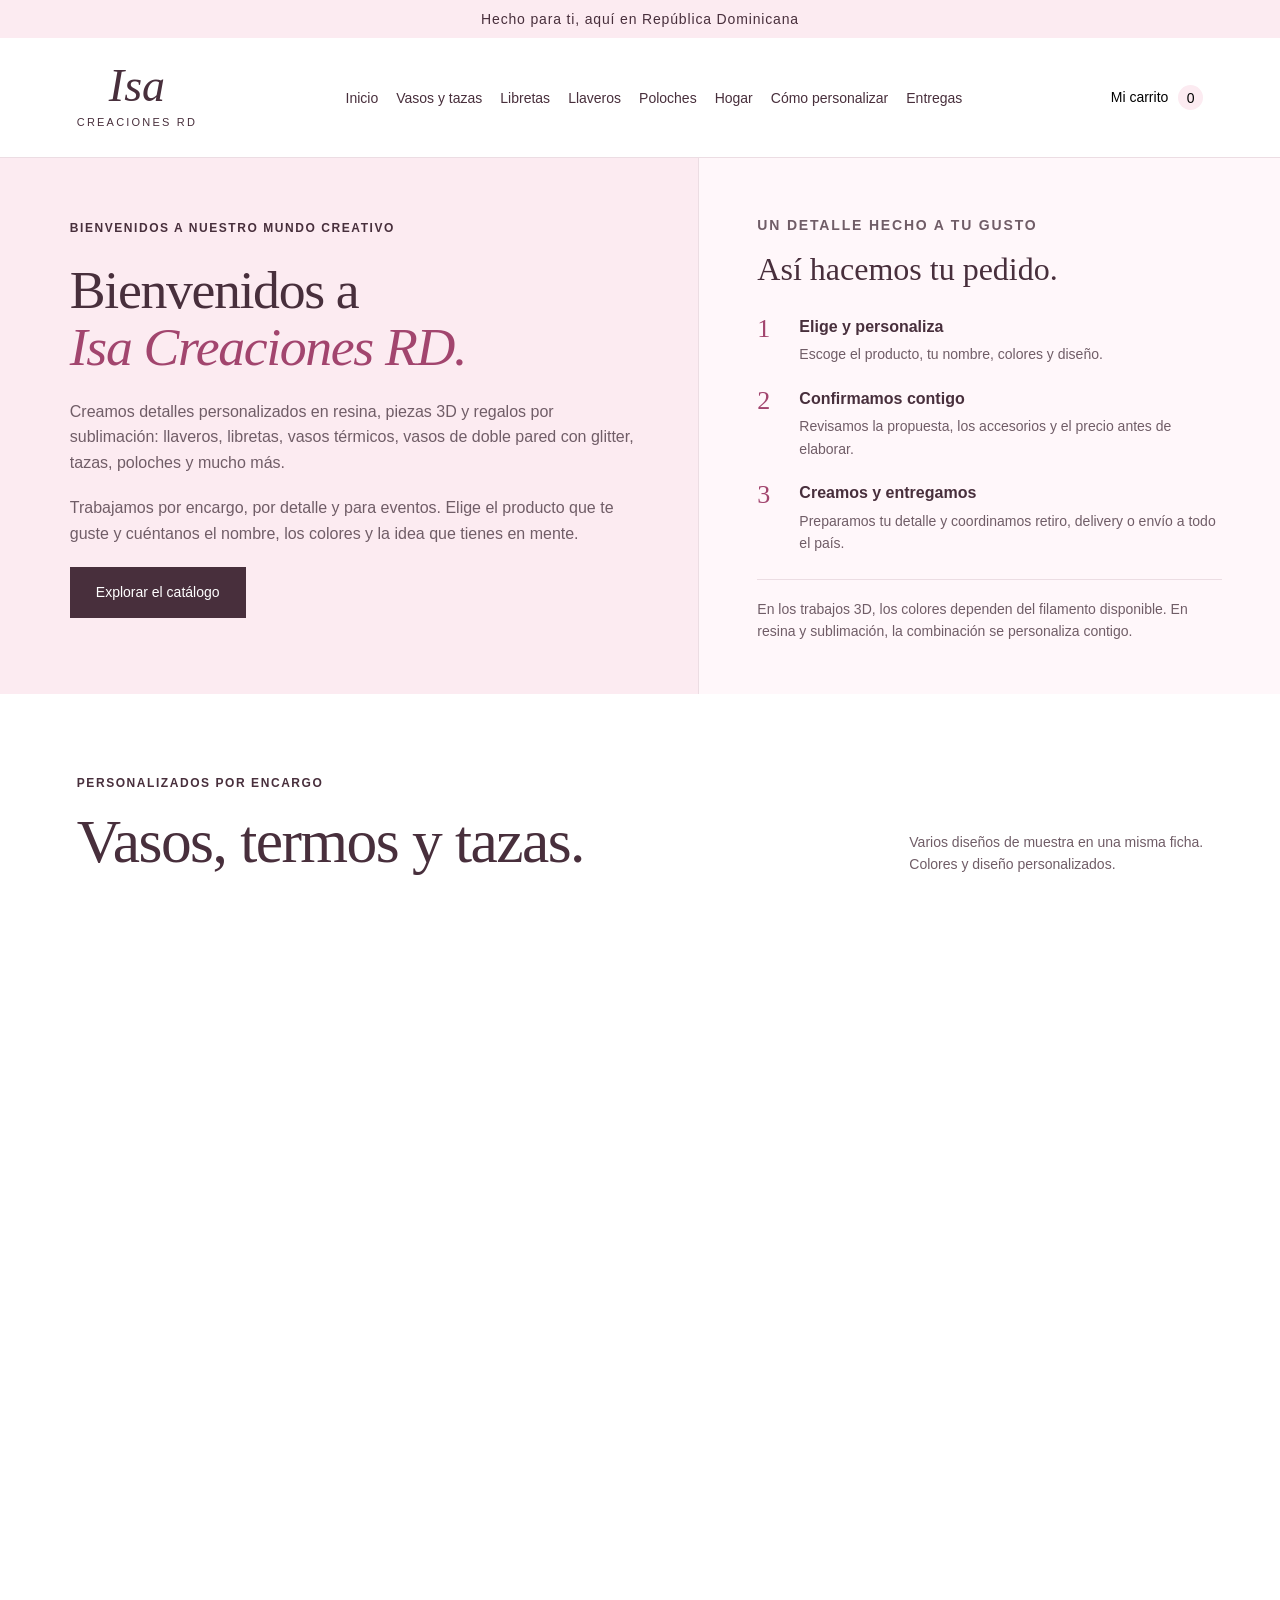
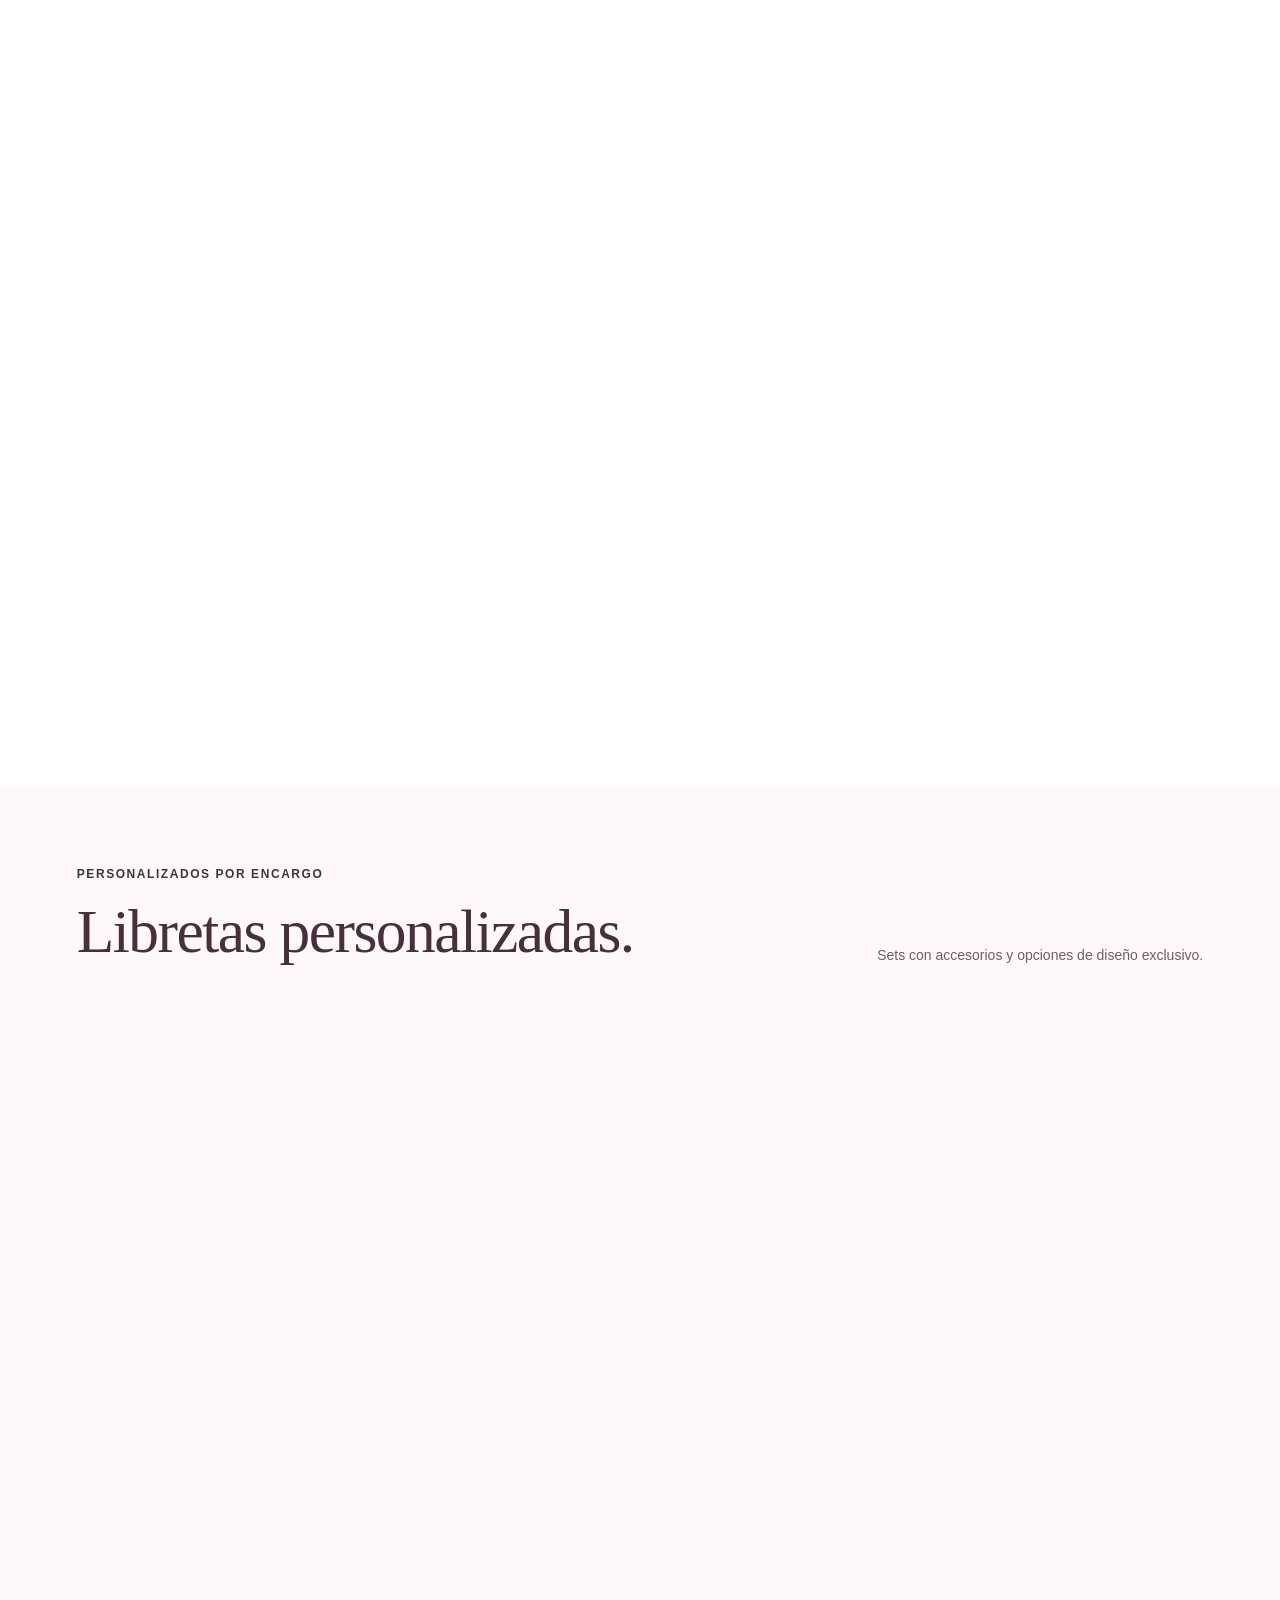
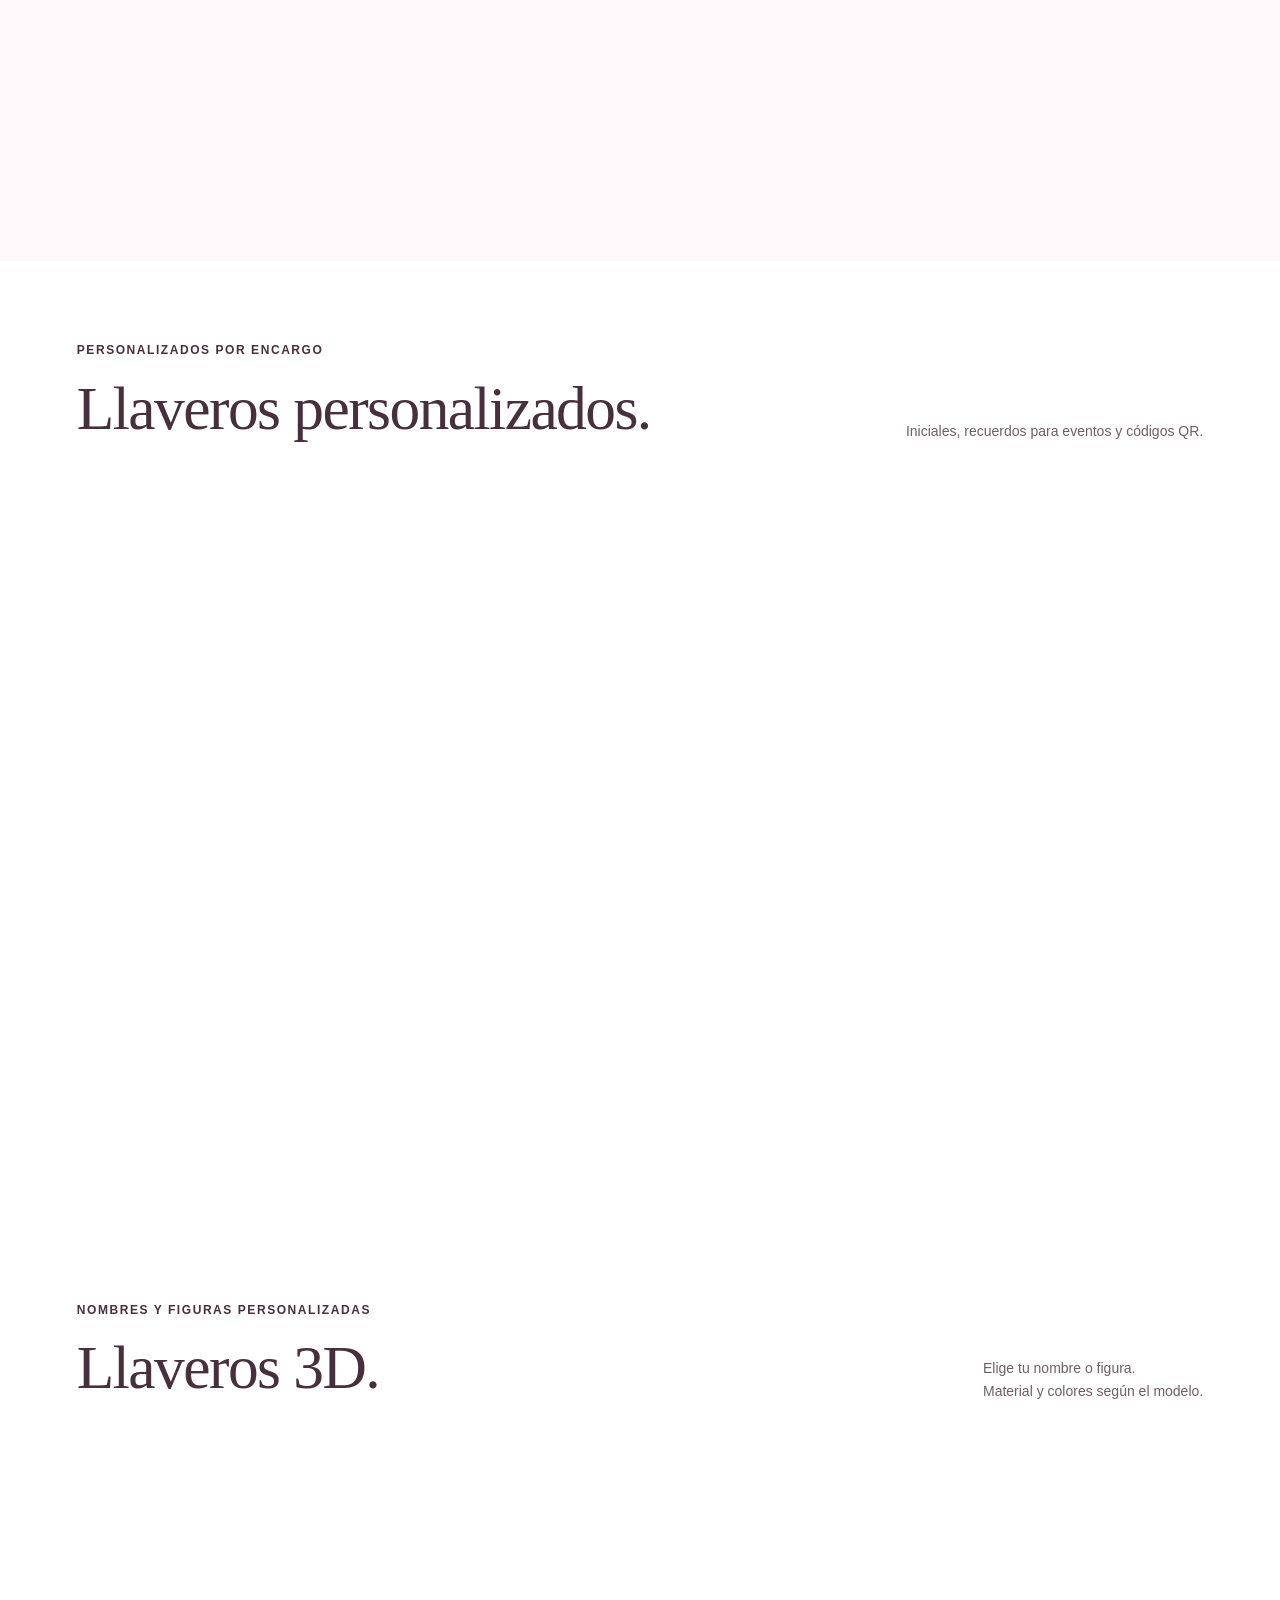
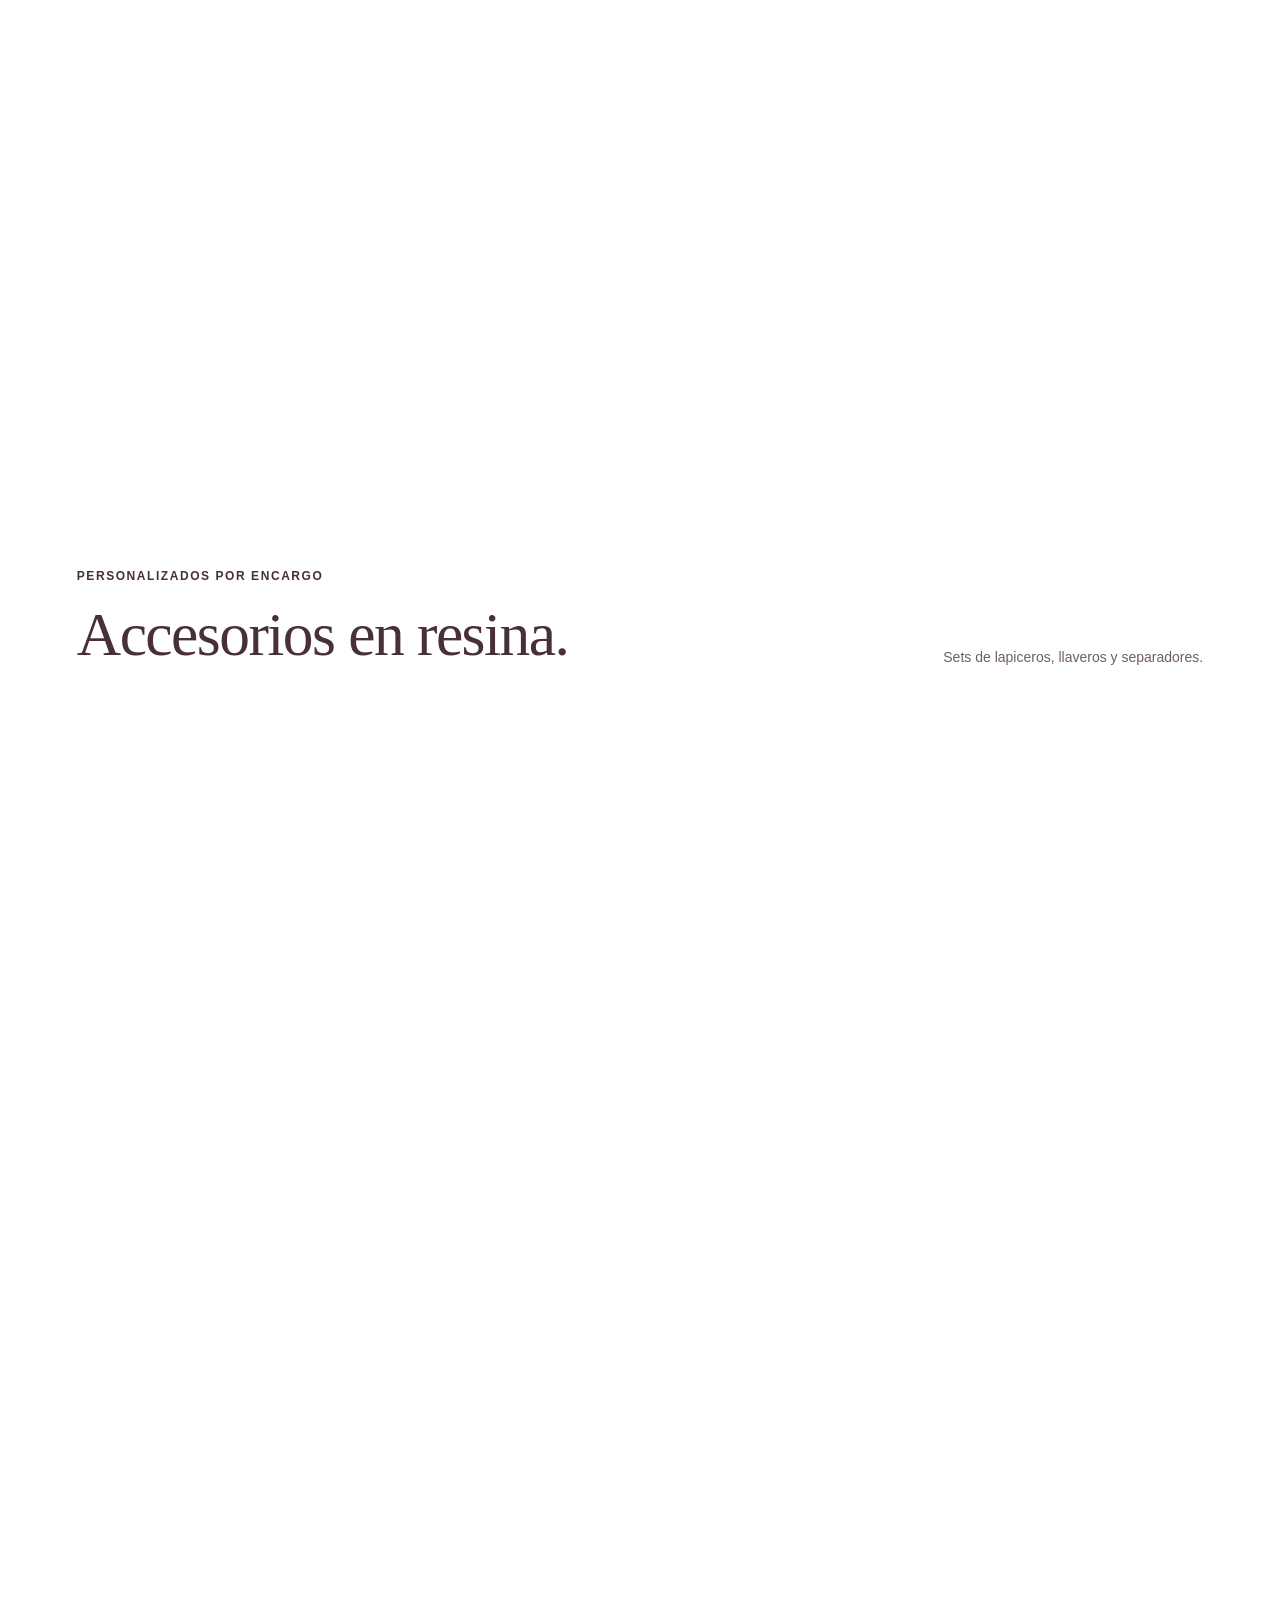
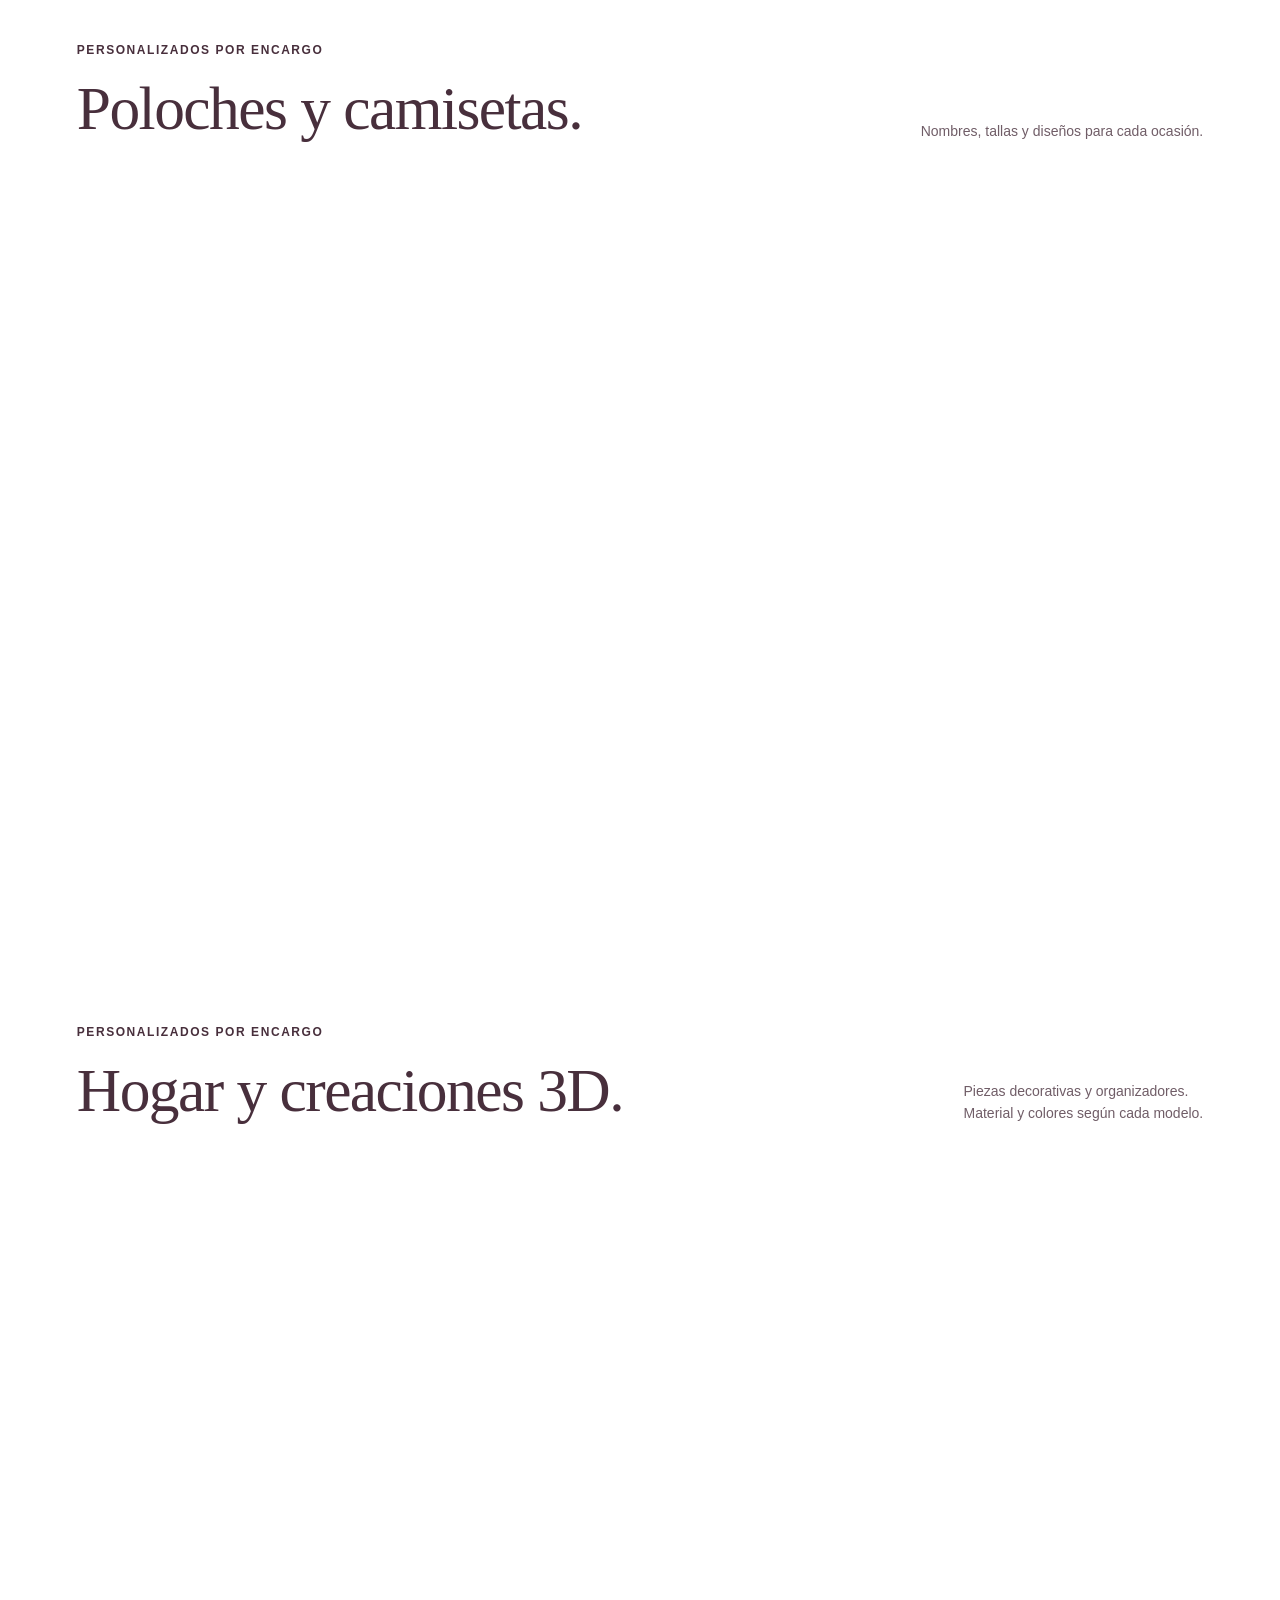
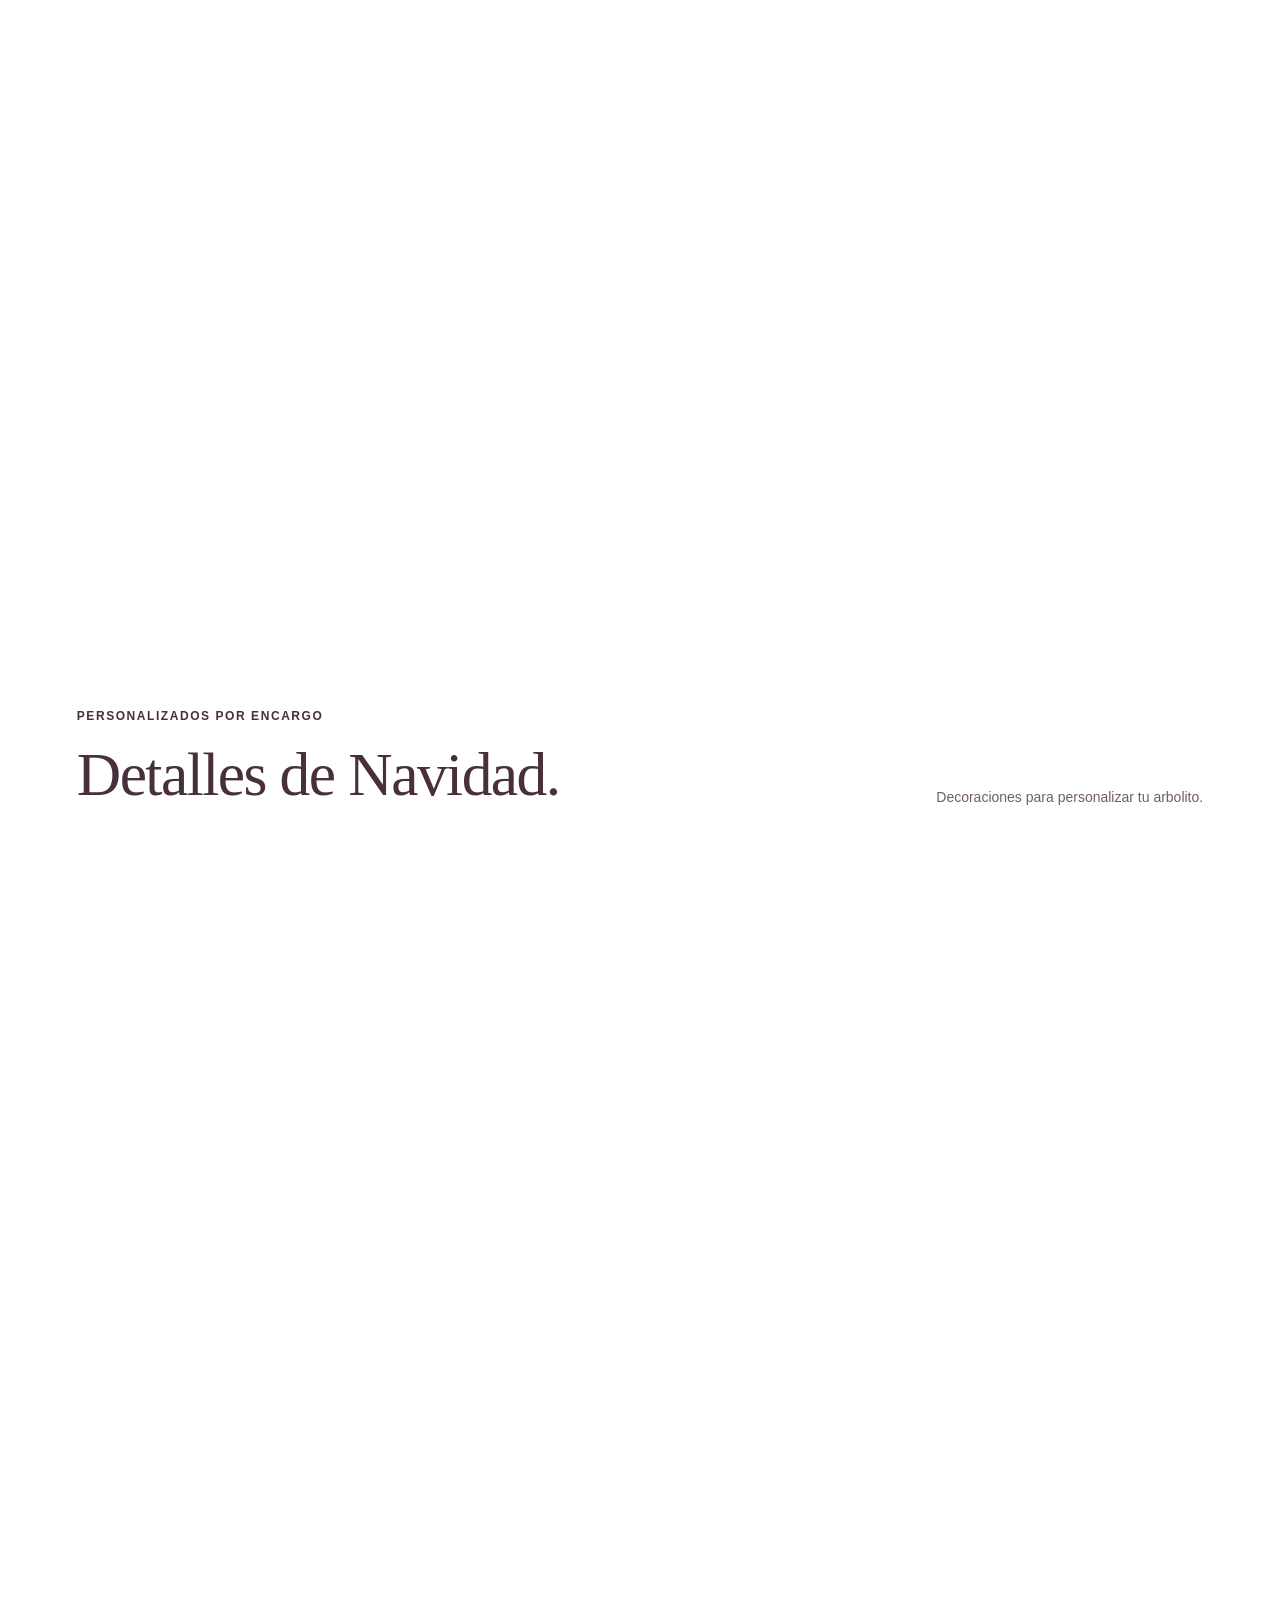
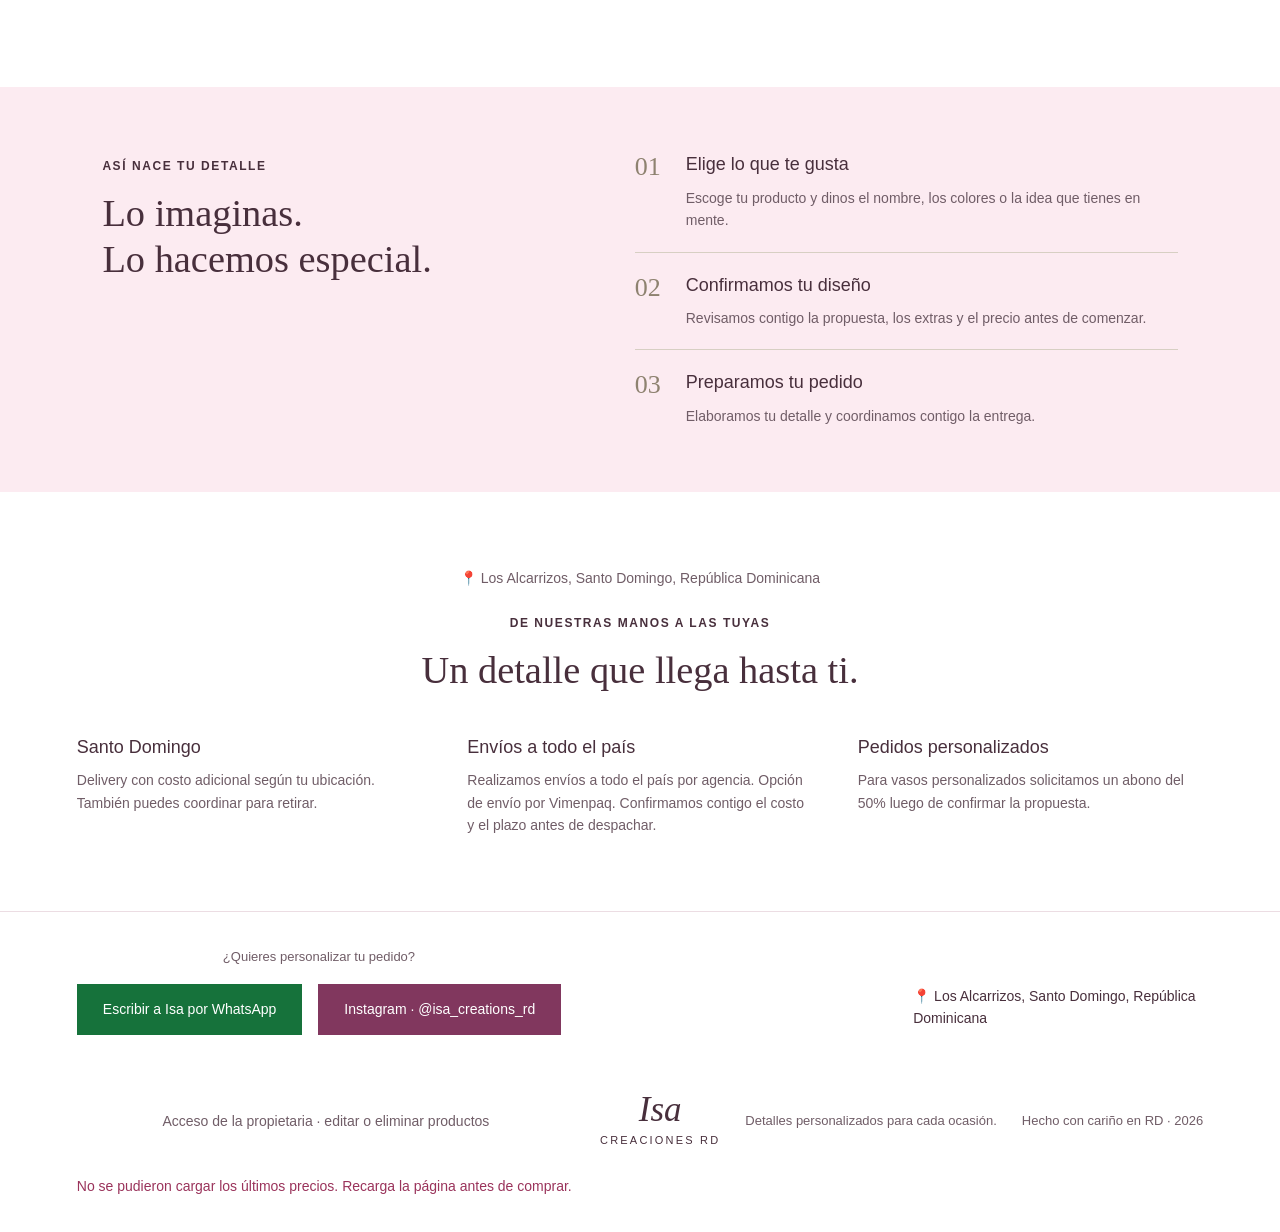
==== public/index.html @ 99c7acf3 "Guardar tienda y preparar publicación automática en Firebase" ====
<!doctype html>
<html lang="es" class="catalog-loading">
<head>
<meta charset="utf-8"><meta name="viewport" content="width=device-width,initial-scale=1">
<title>Isa creations RD · Detalles personalizados</title><meta name="description" content="Vasos, llaveros, regalos y decoraciones 3D personalizados en República Dominicana. Descubre Isa Creaciones RD.">
<link rel="icon" type="image/svg+xml" href="data:image/svg+xml,%3Csvg xmlns='http://www.w3.org/2000/svg' viewBox='0 0 32 32'%3E%3Crect width='32' height='32' rx='8' fill='%23fcebf1'/%3E%3Ctext x='16' y='23' text-anchor='middle' font-family='Georgia' font-size='24' fill='%23482f3c'%3Ei%3C/text%3E%3C/svg%3E">
<link rel="stylesheet" href="style.css?v=bienvenida-catalogo-4"><script>window.catalogProducts=[{"id":"posavasos","name":"Juego de posavasos con soporte","images":["https://isa-creaciones-rd.mariaisabel13315.chatgpt.site/catalogo/posavasos-1.jpg?v=catalog-nuevos-23","https://isa-creaciones-rd.mariaisabel13315.chatgpt.site/catalogo/posavasos-2.jpg?v=catalog-nuevos-23","https://isa-creaciones-rd.mariaisabel13315.chatgpt.site/catalogo/posavasos-3.jpg?v=catalog-nuevos-23","https://isa-creaciones-rd.mariaisabel13315.chatgpt.site/catalogo/posavasos-4.jpg?v=catalog-nuevos-23","https://isa-creaciones-rd.mariaisabel13315.chatgpt.site/catalogo/posavasos-5.jpg?v=catalog-nuevos-23"],"description":"Posavasos redondos con soporte organizador.","tones":"Rosado claro","price":null,"category":"hogar","material":"por-confirmar"},{"id":"portavelas-ondas","name":"Portavelas de ondas","images":["https://isa-creaciones-rd.mariaisabel13315.chatgpt.site/catalogo/portavelas-ondas-1.jpg?v=catalog-nuevos-23"],"description":"Diseño de ondas en diferentes alturas.","tones":"Rosado","price":null,"category":"hogar","material":"por-confirmar"},{"id":"corazones","name":"Floreros corazón","images":["https://isa-creaciones-rd.mariaisabel13315.chatgpt.site/catalogo/corazones-1.jpg?v=catalog-nuevos-23"],"description":"Diseños de corazón con espacio para un tubo floral.","tones":"Blanco","price":null,"category":"hogar","material":"por-confirmar"},{"id":"portavelas-espiral","name":"Portavelas espiral","images":["https://isa-creaciones-rd.mariaisabel13315.chatgpt.site/catalogo/portavelas-espiral-1.jpg?v=catalog-nuevos-23"],"description":"Diseño escultórico con curvas y textura.","tones":"Blanco, negro y beige","price":null,"category":"hogar","material":"por-confirmar"},{"id":"floreros","name":"Floreros acanalados","images":["https://isa-creaciones-rd.mariaisabel13315.chatgpt.site/catalogo/floreros-1.jpg?v=catalog-nuevos-23"],"description":"Floreros de líneas verticales en diferentes tamaños.","tones":"Crema y marrón","price":800,"category":"hogar","material":"por-confirmar"},{"id":"home-tapa","name":"Conjunto HOME con recipiente","images":["https://isa-creaciones-rd.mariaisabel13315.chatgpt.site/catalogo/home-tapa-1.jpg?v=catalog-nuevos-23"],"description":"Conjunto decorativo con bandeja, florero, recipiente con tapa y portavelas.","tones":"Crema","price":null,"category":"hogar","material":"por-confirmar"},{"id":"home-arcos","name":"Conjunto HOME con arcos","images":["https://isa-creaciones-rd.mariaisabel13315.chatgpt.site/catalogo/home-arcos-1.jpg?v=catalog-nuevos-23"],"description":"Conjunto decorativo con bandeja, arcos, florero y portavelas.","tones":"Crema","price":null,"category":"hogar","material":"por-confirmar"},{"id":"bandeja-ovalada","name":"Conjunto con bandeja ovalada","images":["https://isa-creaciones-rd.mariaisabel13315.chatgpt.site/catalogo/bandeja-ovalada-1.jpg?v=catalog-nuevos-23"],"description":"Bandeja ovalada con florero, detalle de corazón y portavelas.","tones":"Crema","price":null,"category":"hogar","material":"por-confirmar"},{"id":"maceteros","name":"Maceteros de burbujas","images":["https://isa-creaciones-rd.mariaisabel13315.chatgpt.site/catalogo/maceteros-1.jpg?v=catalog-nuevos-23"],"description":"Maceteros con textura de burbujas y base.","tones":"Terracota, blanco y verde","price":1400,"category":"hogar","material":"por-confirmar"},{"id":"caja","name":"Caja organizadora con tapa","images":["https://isa-creaciones-rd.mariaisabel13315.chatgpt.site/catalogo/caja-1.jpg?v=catalog-nuevos-23"],"description":"Caja rectangular acanalada para organizar pequeños objetos.","tones":"Crema","price":null,"category":"hogar","material":"por-confirmar"},{"id":"estante-flores","name":"Estante con flores","images":["https://isa-creaciones-rd.mariaisabel13315.chatgpt.site/catalogo/estante-flores-1.jpg?v=catalog-nuevos-23"],"description":"Estante decorativo de pared con cuatro ganchos y flores.","tones":"Marrón y rosado","price":null,"category":"hogar","material":"por-confirmar"},{"id":"estante-arcos","name":"Organizador de llaves con arcos","images":["https://isa-creaciones-rd.mariaisabel13315.chatgpt.site/catalogo/estante-arcos-1.jpg?v=catalog-nuevos-23"],"description":"Repisa con ganchos y diseño de arcos para organizar tus detalles.","tones":"Crema","price":1700,"category":"hogar","material":"por-confirmar"},{"id":"estante-florero","name":"Organizador de llaves con florero","images":["https://isa-creaciones-rd.mariaisabel13315.chatgpt.site/catalogo/estante-florero-1.jpg?v=catalog-nuevos-23"],"description":"Repisa con ganchos y espacio decorativo para flores.","tones":"Beige","price":1700,"category":"hogar","material":"por-confirmar"},{"id":"bandejas-burbujas","name":"Bandejitas de burbujas","images":["https://isa-creaciones-rd.mariaisabel13315.chatgpt.site/catalogo/bandejas-burbujas-1.jpg?v=catalog-nuevos-23"],"description":"Bandejitas redondas para joyas y pequeños detalles.","tones":"Beige, rosado, azul y gris","price":null,"category":"hogar","material":"por-confirmar"},{"id":"navidad","name":"Adornos navideños con nombre","images":["https://isa-creaciones-rd.mariaisabel13315.chatgpt.site/catalogo/navidad-1.jpg?v=catalog-nuevos-23"],"description":"Círculos navideños de 3.85 pulgadas, personalizados con el nombre que elijas. Para tamaños más grandes, solicita una personalización; el precio se cotiza según el tamaño.","tones":"Crema, marrón, verde y rojo","price":150,"category":"navidad","material":"por-confirmar","originalPrice":300,"unit":"pieza"},{"id":"llavero-rojo-negro","name":"Llavero de inicial personalizado en resina","images":["https://isa-creaciones-rd.mariaisabel13315.chatgpt.site/catalogo/llavero-rojo-negro-1-clean.png?v=catalog-nuevos-23","https://isa-creaciones-rd.mariaisabel13315.chatgpt.site/catalogo/llavero-rojo-negro-2-clean.png?v=catalog-nuevos-23","https://isa-creaciones-rd.mariaisabel13315.chatgpt.site/catalogo/llavero-azul-1-clean.png?v=catalog-nuevos-23","https://isa-creaciones-rd.mariaisabel13315.chatgpt.site/catalogo/llavero-marino-1-clean.png?v=catalog-nuevos-23","https://isa-creaciones-rd.mariaisabel13315.chatgpt.site/catalogo/llavero-marino-2-clean.png?v=catalog-nuevos-23","https://isa-creaciones-rd.mariaisabel13315.chatgpt.site/catalogo/llavero-marino-3-clean.png?v=catalog-nuevos-23","https://isa-creaciones-rd.mariaisabel13315.chatgpt.site/catalogo/llavero-flores-1-clean.png?v=catalog-nuevos-23"],"description":"Elige tu inicial, nombre, colores y diseño. Las fotos muestran estilos con flores, glitter o detalles marinos; dijes y acabados se coordinan contigo.","tones":"Rojo y negro","price":500,"category":"llaveros","material":"resina","aliases":["llavero-azul","llavero-marino","llavero-flores"],"previousNames":["Inicial en rojo y negro","Inicial en azul y dorado","Inicial de estilo marino","Iniciales con flores y dijes"],"colors":"Colores y diseño personalizados. Se coordinan contigo al hacer el pedido.","previousDescriptions":["Llaveros de resina con inicial, nombre y detalles en rojo y negro.","Llavero de resina con inicial, nombre y detalles dorados.","Iniciales de resina con detalles marinos. Elige tu letra y personalización.","Iniciales con flores, detalles brillantes y dijes decorativos."]},{"id":"llavero-eventos","name":"Llaveros para eventos","images":["https://isa-creaciones-rd.mariaisabel13315.chatgpt.site/catalogo/llavero-eventos-1-clean.png?v=catalog-nuevos-23"],"description":"Recuerdos personalizados con nombres, fechas o iniciales para bodas, cumpleaños y otras ocasiones. Precio por un llavero. Diseños especiales con más decoración o materiales pueden variar.","tones":"Varios tonos según diseño","price":350,"category":"llaveros","material":"resina","colors":"Colores y diseño personalizados. Se coordinan contigo al hacer el pedido.","unit":"pieza","includes":"Un llavero personalizado. Los varios diseños de la foto son opciones de referencia; precio por pieza."},{"id":"llavero-qr","name":"Llavero personalizado con QR","images":["https://isa-creaciones-rd.mariaisabel13315.chatgpt.site/catalogo/llavero-qr-1-clean.png?v=catalog-nuevos-23"],"description":"Lleva el enlace de tus redes o negocio en un llavero personalizado. Se verifica el código QR antes de elaborar. Precio por un llavero. Diseños especiales con más decoración o materiales pueden variar.","tones":"Turquesa, blanco y dorado","price":350,"category":"llaveros","material":"resina","colors":"Colores y diseño personalizados. Se coordinan contigo al hacer el pedido.","unit":"pieza"},{"id":"libreta-negra","name":"Set de libreta personalizado en resina","images":["https://isa-creaciones-rd.mariaisabel13315.chatgpt.site/catalogo/libreta-negra-clean.png?v=catalog-nuevos-23","https://isa-creaciones-rd.mariaisabel13315.chatgpt.site/catalogo/libreta-azul-clean.png?v=catalog-nuevos-23","https://isa-creaciones-rd.mariaisabel13315.chatgpt.site/catalogo/libreta-rosada-clean.png?v=catalog-nuevos-23","https://isa-creaciones-rd.mariaisabel13315.chatgpt.site/catalogo/libreta-roja-clean.png?v=catalog-nuevos-23","https://isa-creaciones-rd.mariaisabel13315.chatgpt.site/catalogo/libreta-crema-clean.png?v=catalog-nuevos-23"],"description":"Set completo personalizado en resina. Por separado: libreta RD$1,500; lapicero RD$500; llavero RD$500; separador RD$500. Para diseños especiales con más decoración o materiales, el precio puede variar.","tones":"Negro, blanco y dorado","price":2500,"category":"libretas","material":"resina","unit":"juego","includes":"Libreta + lapicero + llavero + separador, personalizados en el color y diseño elegido.","aliases":["libreta-azul","libreta-rosada","libreta-roja","libreta-crema"],"previousNames":["Set de libreta en negro y dorado","Set de libreta en azul y dorado","Set de libreta en rosado y dorado","Set de libreta en rojo y dorado","Set de libreta en crema y dorado"],"colors":"Colores y diseño personalizados. Se coordinan contigo al hacer el pedido.","previousDescriptions":["Set personalizado con libreta de tapas en resina, lapicero, llavero de inicial y separador de páginas. Nombre y combinación de colores a tu gusto.","Set personalizado con libreta de tapas en resina, lapicero, llavero de inicial y separador de páginas. Nombre y combinación de colores a tu gusto.","Set personalizado con libreta de tapas en resina, lapicero, llavero de inicial y separador de páginas. Nombre y combinación de colores a tu gusto.","Set personalizado con libreta de tapas en resina, lapicero, llavero de inicial y separador de páginas. Nombre y combinación de colores a tu gusto.","Set personalizado con libreta de tapas en resina, lapicero, llavero de inicial y separador de páginas. Nombre y combinación de colores a tu gusto."],"originalPrice":3000,"individualTotal":2950},{"id":"libreta-exclusiva","name":"Set de libreta de diseño exclusivo en resina","images":["https://isa-creaciones-rd.mariaisabel13315.chatgpt.site/catalogo/libreta-exclusiva-clean.png?v=catalog-nuevos-23"],"description":"El precio incluye las tres piezas de la foto: libreta RD$1,500 + lapicero RD$500 + separador RD$500 = RD$2,500. Personalizados en el color y diseño elegido. Para diseños especiales con más decoración o materiales, el precio puede variar.","tones":"Blanco y dorado","price":2500,"category":"libretas","material":"resina","unit":"juego","includes":"Libreta + lapicero + separador de hojas.","colors":"Colores y diseño personalizados. Se coordinan contigo al hacer el pedido."},{"id":"vaso-bombon","name":"Vaso de doble pared con glitter y tapa decorada","images":["https://isa-creaciones-rd.mariaisabel13315.chatgpt.site/catalogo/vaso-bombon-clean.png?v=catalog-nuevos-23","https://isa-creaciones-rd.mariaisabel13315.chatgpt.site/catalogo/vaso-bellota-original.jpg?v=catalog-nuevos-23","https://isa-creaciones-rd.mariaisabel13315.chatgpt.site/catalogo/vaso-burbuja-clean.png?v=catalog-nuevos-23"],"description":"Vaso de doble pared estilo snow globe, con glitter, tapa decorada y sorbete. Las fotos muestran ejemplos del mismo modelo; elige tu nombre, colores y diseño. Tamaño y extras por confirmar.","tones":"Rosado y rojo","price":null,"category":"vasos","material":"otro","unit":"pieza","includes":"Vaso, tapa decorada y sorbete.","aliases":["vaso-bellota","vaso-burbuja"],"previousNames":["Vaso de doble pared · Bombón","Vaso de doble pared · Bellota","Vaso de doble pared · Burbuja"],"colors":"Colores y diseño personalizados. Se coordinan contigo al hacer el pedido.","previousDescriptions":["Vaso de doble pared con brillo, detalles de corazones y estrellas, tapa decorada y sorbete. Personalización y tamaño por confirmar.","Vaso de doble pared con brillo, detalles de corazones y estrellas, tapa decorada y sorbete. Personalización y tamaño por confirmar.","Vaso de doble pared con brillo, detalles de corazones y estrellas, tapa decorada y sorbete. Personalización y tamaño por confirmar."]},{"id":"colador-fregadero","name":"Colador organizador para fregadero","images":["https://isa-creaciones-rd.mariaisabel13315.chatgpt.site/catalogo/colador-fregadero.jpg?v=catalog-nuevos-23"],"description":"Diseño rectangular para separar restos y dejar escurrir el agua en el fregadero. Medidas y material por confirmar.","tones":"Blanco y gris","price":null,"category":"hogar","material":"por-confirmar","unit":"pieza"},{"id":"vaso","name":"Vaso térmico sublimado · 20 oz","images":["https://isa-creaciones-rd.mariaisabel13315.chatgpt.site/products.jpg?v=catalog-nuevos-23","https://isa-creaciones-rd.mariaisabel13315.chatgpt.site/catalogo/vaso-sublimado-azul.jpg?v=catalog-nuevos-23","https://isa-creaciones-rd.mariaisabel13315.chatgpt.site/catalogo/vaso-peluqueria.jpg?v=catalog-nuevos-23","https://isa-creaciones-rd.mariaisabel13315.chatgpt.site/catalogo/vaso-venom.jpg?v=catalog-nuevos-23"],"description":"Vaso térmico de 20 oz personalizado por sublimación con nombre y diseño. Precio base sin pedrería ni otros extras; los adicionales se cotizan aparte.","category":"vasos","includes":"Vaso, tapa y sorbete.","unit":"pieza","price":1000,"material":"otro","tones":"Colores y diseño personalizados","colors":"Colores y diseño personalizados. Se coordinan contigo al hacer el pedido.","originalPrice":1350},{"id":"termo-taza","name":"Combo de termo 20 oz + taza","images":["https://isa-creaciones-rd.mariaisabel13315.chatgpt.site/catalogo/combo-termotaza-clean.png?v=catalog-nuevos-23"],"description":"Combo de termo de 20 oz y taza con diseños a juego. Oferta: RD$1,350; precio regular del combo RD$1,750. Ahorras RD$400. Personaliza el nombre, los colores y el tema. Presentación de regalo por confirmar.","category":"vasos","includes":"Termo de 20 oz + taza personalizados.","unit":"juego","price":1350,"material":"otro","tones":"Colores y diseño personalizados","colors":"Colores y diseño personalizados. Se coordinan contigo al hacer el pedido.","originalPrice":1750},{"id":"tazas","name":"Tazas personalizadas por sublimación","images":["https://isa-creaciones-rd.mariaisabel13315.chatgpt.site/catalogo/taza-cafe.jpg?v=catalog-nuevos-23","https://isa-creaciones-rd.mariaisabel13315.chatgpt.site/catalogo/tazas-animales.jpg?v=catalog-nuevos-23","https://isa-creaciones-rd.mariaisabel13315.chatgpt.site/catalogo/taza-manicura.jpg?v=catalog-nuevos-23"],"description":"Una taza con el nombre, frase, foto o diseño que prefieras. Las imágenes muestran ejemplos de personalización; las tazas se ofrecen por pieza.","category":"vasos","includes":"Una taza personalizada.","unit":"pieza","price":350,"material":"otro","tones":"Colores y diseño personalizados","colors":"Colores y diseño personalizados. Se coordinan contigo al hacer el pedido."},{"id":"poloches","name":"Poloches y camisetas personalizados","images":["https://isa-creaciones-rd.mariaisabel13315.chatgpt.site/catalogo/poloche-cumpleanos.jpg?v=catalog-nuevos-23","https://isa-creaciones-rd.mariaisabel13315.chatgpt.site/catalogo/poloches-navidad.jpg?v=catalog-nuevos-23","https://isa-creaciones-rd.mariaisabel13315.chatgpt.site/catalogo/poloches-personajes.jpg?v=catalog-nuevos-23","https://isa-creaciones-rd.mariaisabel13315.chatgpt.site/catalogo/poloches-colores.jpg?v=catalog-nuevos-23"],"description":"Personalización para cumpleaños, familia, Navidad y otras ocasiones. Nombres, diseños y tallas a tu gusto. Sublimación en prendas claras; confirma las opciones de tela y técnica para cada color.","category":"ropa","includes":"Un poloche o camiseta personalizado.","unit":"pieza","price":null,"material":"otro","tones":"Colores y diseño personalizados","colors":"Colores y diseño personalizados. Se coordinan contigo al hacer el pedido."},{"id":"set-accesorios-resina","name":"Set de accesorios en resina","images":["https://isa-creaciones-rd.mariaisabel13315.chatgpt.site/catalogo/set-accesorios-dorado.jpg?v=catalog-nuevos-23"],"description":"Combo de lapicero + llavero + separador de hojas por RD$1,450. Por separado: lapicero RD$500 + llavero RD$500 + separador RD$500 = RD$1,500. Color y diseño personalizados. Diseños especiales con más decoración o materiales pueden variar.","category":"resina","includes":"Lapicero + llavero + separador de hojas.","unit":"juego","price":1450,"material":"resina","tones":"Colores y diseño personalizados","colors":"Colores y diseño personalizados. Se coordinan contigo al hacer el pedido.","originalPrice":1500,"individualTotal":true},{"id":"set-lapicero-llavero","name":"Set de lapicero y llavero","images":["https://isa-creaciones-rd.mariaisabel13315.chatgpt.site/catalogo/set-lapicero-rosado-clean.png?v=catalog-nuevos-23"],"description":"Combo de lapicero + llavero personalizados por RD$950. Por separado: lapicero RD$500 + llavero RD$500 = RD$1,000. Color y diseño a elegir. Diseños especiales con más decoración o materiales pueden variar.","category":"resina","includes":"Lapicero + llavero personalizados.","unit":"juego","price":950,"material":"resina","tones":"Colores y diseño personalizados","colors":"Colores y diseño personalizados. Se coordinan contigo al hacer el pedido.","originalPrice":1000,"individualTotal":true},{"id":"llavero-gatito-3d","name":"Llavero articulado de gatito 3D","images":["https://isa-creaciones-rd.mariaisabel13315.chatgpt.site/catalogo/llavero-gatito-3d-1.jpeg?v=catalog-nuevos-23"],"description":"Gatito articulado para llevar en tus llaves. Personaliza la combinación de colores; las fotos muestran ejemplos del modelo.","includes":"Un gatito articulado con argolla para llavero.","category":"llaveros3d","unit":"pieza","price":null,"material":"por-confirmar","tones":"Material y colores por confirmar","colors":""},{"id":"llavero-nombre-3d","name":"Llavero 3D con nombre","images":["https://isa-creaciones-rd.mariaisabel13315.chatgpt.site/catalogo/llavero-nombre-3d-1.jpeg?v=catalog-nuevos-23","https://isa-creaciones-rd.mariaisabel13315.chatgpt.site/catalogo/llavero-nombre-3d-2.jpeg?v=catalog-nuevos-23"],"description":"Tu nombre en relieve, con distintos estilos de letras. Elige el nombre y coordinamos contigo el diseño, tamaño y colores.","includes":"Un llavero personalizado con nombre.","category":"llaveros3d","unit":"pieza","price":250,"material":"por-confirmar","tones":"Material y colores por confirmar","colors":""},{"id":"letra-luminosa-3d","name":"Letra luminosa personalizada 3D","images":["https://isa-creaciones-rd.mariaisabel13315.chatgpt.site/catalogo/letra-luminosa-3d-1.jpeg?v=catalog-nuevos-23"],"description":"Letra decorativa con iluminación, nombre y detalles personalizados. Coordinamos contigo el tamaño, los adornos y las opciones de iluminación.","includes":"Letra personalizada; iluminación y accesorios según el diseño confirmado.","category":"hogar","unit":"pieza","price":null,"material":"por-confirmar","tones":"Material y colores por confirmar","colors":""},{"id":"letra-figuras-3d","name":"Letra decorativa 3D con nombre y figuras","images":["https://isa-creaciones-rd.mariaisabel13315.chatgpt.site/catalogo/letra-figuras-3d-1.jpeg?v=catalog-nuevos-23","https://isa-creaciones-rd.mariaisabel13315.chatgpt.site/catalogo/letra-figuras-3d-2.png?v=catalog-nuevos-23","https://isa-creaciones-rd.mariaisabel13315.chatgpt.site/catalogo/letra-dante-clean.png?v=catalog-nuevos-23"],"description":"Letra con nombre y figuras decorativas: ositos, nubes, estrellas u otros detalles según tu idea. Cada diseño se prepara por encargo.","includes":"Una letra con nombre y figuras según el diseño confirmado.","category":"hogar","unit":"pieza","price":null,"material":"por-confirmar","tones":"Material y colores por confirmar","colors":""},{"id":"letra-nombre-3d","name":"Letra decorativa 3D con nombre","images":["https://isa-creaciones-rd.mariaisabel13315.chatgpt.site/catalogo/letra-nombre-3d-1.jpeg?v=catalog-nuevos-23"],"description":"Letra decorativa con el nombre que elijas. Una opción sencilla para personalizar habitaciones, mesas de celebración o regalos.","includes":"Una letra decorativa con nombre.","category":"hogar","unit":"pieza","price":null,"material":"por-confirmar","tones":"Material y colores por confirmar","colors":""},{"id":"organizador-escurridor","name":"Organizador escurridor para fregadero","images":["https://isa-creaciones-rd.mariaisabel13315.chatgpt.site/catalogo/organizador-escurridor-clean.png?v=catalog-nuevos-23"],"description":"Organizador con cesta y bandeja de drenaje para mantener a mano los accesorios de limpieza junto al fregadero. Material, tamaño y colores se confirman al pedir.","includes":"Organizador y bandeja. Jabón y esponjas no incluidos.","category":"hogar","unit":"pieza","price":null,"material":"por-confirmar","tones":"Material y colores por confirmar","colors":""},{"id":"libreta-individual","name":"Libreta personalizada en resina","images":["https://isa-creaciones-rd.mariaisabel13315.chatgpt.site/catalogo/libreta-individual-clean.jpg?v=catalog-nuevos-23"],"price":1500,"category":"libretas","description":"Libreta personalizada en resina. El precio incluye únicamente la libreta de la foto. Colores y diseño a elegir. Diseños especiales con más decoración o materiales pueden variar.","includes":"Una libreta personalizada. Accesorios se venden por separado.","unit":"pieza","material":"resina","tones":"Colores y diseño por confirmar","colors":""},{"id":"lapicero-resina","name":"Lapicero personalizado en resina","images":["https://isa-creaciones-rd.mariaisabel13315.chatgpt.site/catalogo/lapicero-individual-clean.jpg?v=catalog-nuevos-23"],"price":500,"category":"accesorios","description":"Lapicero personalizado en resina. El precio incluye únicamente el lapicero de la foto. Colores y diseño a elegir. Diseños especiales con más decoración o materiales pueden variar.","includes":"Un lapicero personalizado.","unit":"pieza","material":"resina","tones":"Colores y diseño por confirmar","colors":""},{"id":"separador-resina","name":"Separador de hojas personalizado","images":["https://isa-creaciones-rd.mariaisabel13315.chatgpt.site/catalogo/separador-individual-clean.jpg?v=catalog-nuevos-23"],"price":500,"category":"accesorios","description":"Separador personalizado en resina. El precio incluye únicamente el separador de la foto. Colores y diseño a elegir. Diseños especiales con más decoración o materiales pueden variar.","includes":"Un separador de hojas.","unit":"pieza","material":"resina","tones":"Colores y diseño por confirmar","colors":""},{"id":"casita-hada-navidad","name":"Casita de hada navideña 3D","images":["https://isa-creaciones-rd.mariaisabel13315.chatgpt.site/catalogo/casita-hada-navidad.png?v=catalog-nuevos-23"],"price":500,"category":"navidad","description":"Adorno de casita con forma de arbolito para colgar. Colores, tamaño y opciones de iluminación se confirman al pedir.","includes":"Un adorno. Iluminación por confirmar.","unit":"pieza","material":"por-confirmar","tones":"Colores y diseño por confirmar","colors":""},{"id":"jarron-moderno-20cm","name":"Jarrón moderno estriado 3D · 20 cm","images":["https://isa-creaciones-rd.mariaisabel13315.chatgpt.site/catalogo/jarron-moderno-20cm.png?v=catalog-nuevos-23"],"price":1200,"category":"hogar","description":"Jarrón decorativo de textura estriada y forma curvada. Modelo de referencia de aproximadamente 20 cm de alto y 15.6 cm de ancho. Material y colores se confirman al pedir.","includes":"Un jarrón. Flores no incluidas.","unit":"pieza","material":"por-confirmar","tones":"Colores y diseño por confirmar","colors":""},{"id":"calabaza-halloween","name":"Calabaza decorativa de Halloween 3D","images":["https://isa-creaciones-rd.mariaisabel13315.chatgpt.site/catalogo/calabaza-halloween.png?v=catalog-nuevos-23"],"price":1000,"category":"hogar","description":"Recipiente decorativo con cara de calabaza para Halloween. Tamaño, material y colores se confirman al pedir.","includes":"Una calabaza decorativa.","unit":"pieza","material":"por-confirmar","tones":"Colores y diseño por confirmar","colors":""},{"id":"lazos-sorbete-3d","name":"Lazos decorativos para sorbetes 3D","images":["https://isa-creaciones-rd.mariaisabel13315.chatgpt.site/catalogo/lazos-sorbete.jpg?v=catalog-nuevos-23"],"category":"vasos","description":"Seis modelos de lazos para decorar tu sorbete, disponibles al por mayor y al detalle. Elige el modelo que te gusta y consulta colores y precio por WhatsApp. Tapita se cotiza por separado.","includes":"Un lazo decorativo. Vaso, sorbete y tapita no incluidos.","price":null,"unit":"pieza","material":"por-confirmar","tones":"Colores personalizables","colors":""},{"id":"tapitas-sorbete-mayor","name":"Tapitas para sorbetes · paquete de 15","images":["https://isa-creaciones-rd.mariaisabel13315.chatgpt.site/catalogo/tapitas-sorbete.jpg?v=catalog-nuevos-23"],"category":"vasos","description":"Paquete de 15 tapitas para sorbetes por RD$500, precio al por mayor. Consulta colores, medidas y compatibilidad con tu sorbete al pedir.","includes":"15 tapitas. Vasos y sorbetes no incluidos.","price":500,"unit":"juego","material":"por-confirmar","tones":"Colores personalizables","colors":""},{"id":"soporte-audifonos-flores","name":"Soporte para audífonos con flores 3D","images":["https://isa-creaciones-rd.mariaisabel13315.chatgpt.site/catalogo/soporte-flores.jpg?v=catalog-nuevos-23"],"category":"hogar","description":"Soporte decorativo para organizar tus audífonos, con diseño de flores. Tamaño, material y colores se confirman al personalizar tu pedido.","includes":"Un soporte con flores decorativas. Audífonos y accesorios de la escena no incluidos.","price":null,"unit":"pieza","material":"por-confirmar","tones":"Colores personalizables","colors":""},{"id":"soporte-audifonos-deadpool","name":"Soporte para audífonos estilo Deadpool 3D","images":["https://isa-creaciones-rd.mariaisabel13315.chatgpt.site/catalogo/soporte-deadpool-frente.jpg?v=catalog-nuevos-23","https://isa-creaciones-rd.mariaisabel13315.chatgpt.site/catalogo/soporte-deadpool-lado.jpg?v=catalog-nuevos-23","https://isa-creaciones-rd.mariaisabel13315.chatgpt.site/catalogo/soporte-deadpool-lado-2.jpg?v=catalog-nuevos-23","https://isa-creaciones-rd.mariaisabel13315.chatgpt.site/catalogo/soporte-deadpool-audifonos.jpg?v=catalog-nuevos-23","https://isa-creaciones-rd.mariaisabel13315.chatgpt.site/catalogo/soporte-deadpool-referencia.jpg?v=catalog-nuevos-23"],"category":"hogar","description":"Soporte decorativo con forma de busto y base abierta para colocar tus audífonos. Las fotos muestran distintas vistas del mismo modelo. Tamaño, material y colores se confirman al pedir.","includes":"Un soporte. Audífonos no incluidos.","price":null,"unit":"pieza","material":"por-confirmar","tones":"Negro con ojos blancos","colors":""},{"id":"recipiente-spiderman-3d","name":"Recipiente decorativo estilo Spider-Man 3D","images":["https://isa-creaciones-rd.mariaisabel13315.chatgpt.site/catalogo/recipiente-spiderman.jpg?v=catalog-nuevos-23"],"category":"hogar","description":"Recipiente decorativo con diseño de máscara y telarañas. Tamaño, material y colores se confirman al pedir.","includes":"Un recipiente decorativo. Palomitas y accesorios no incluidos.","price":null,"unit":"pieza","material":"por-confirmar","tones":"Rojo, negro y blanco","colors":""},{"id":"recipiente-muneco-nieve","name":"Recipiente decorativo de muñeco de nieve 3D","images":["https://isa-creaciones-rd.mariaisabel13315.chatgpt.site/catalogo/recipiente-nieve.jpg?v=catalog-nuevos-23"],"category":"navidad","description":"Recipiente decorativo navideño con carita de muñeco de nieve y bufanda. Consulta tamaño, material y colores para personalizar tu pedido.","includes":"Un recipiente decorativo. Galletas, dulces y accesorios no incluidos.","price":null,"unit":"pieza","material":"por-confirmar","tones":"Blanco, rojo, negro y naranja","colors":""}];</script><script src="app.js" defer></script>
<meta property="og:type" content="website">
<meta property="og:site_name" content="Isa creations RD">
<meta property="og:title" content="Isa creations RD · Detalles personalizados">
<meta property="og:description" content="Vasos, libretas, llaveros y decoraciones 3D personalizados en República Dominicana.">
<meta property="og:image" content="https://isacreationsrd.web.app/compartir-v2.jpg">
<meta property="og:image:secure_url" content="https://isacreationsrd.web.app/compartir-v2.jpg"><meta property="og:image:width" content="1734"><meta property="og:image:height" content="907"><meta property="og:image:type" content="image/jpeg">
<meta property="og:image:alt" content="Isa creations RD: vasos personalizados, libretas en resina y decoración 3D.">
<meta name="twitter:card" content="summary_large_image">
<meta name="twitter:title" content="Isa creations RD · Detalles personalizados">
<meta name="twitter:description" content="Vasos, libretas, llaveros y decoraciones 3D personalizados en República Dominicana.">
<meta name="twitter:image" content="https://isacreationsrd.web.app/compartir-v2.jpg">
<style>.catalog-loading .real-product{visibility:hidden}</style><link rel="canonical" href="https://isacreationsrd.web.app"></head>
<body>
<div class="announcement">Hecho para ti, aquí en República Dominicana</div>
<header><a class="brand" href="#" aria-label="Isa Creaciones RD, inicio">Isa<span>CREACIONES RD</span></a><nav aria-label="Navegación principal"><a href="#inicio">Inicio</a><a href="#coleccion">Vasos y tazas</a><a href="#libretas">Libretas</a><a href="#llaveros">Llaveros</a><a href="#poloches">Poloches</a><a href="#decoracion">Hogar</a><a href="#proceso">Cómo personalizar</a><a href="#entregas">Entregas</a></nav><button class="bag" id="open-cart" aria-label="Abrir carrito">Mi carrito <span id="cart-count">0</span></button></header>
<main>
<section class="hero welcome" id="inicio"><article class="hero-copy"><span class="eyebrow">BIENVENIDOS A NUESTRO MUNDO CREATIVO</span><h1>Bienvenidos a<br><em>Isa Creaciones RD.</em></h1><p>Creamos detalles personalizados en resina, piezas 3D y regalos por sublimación: llaveros, libretas, vasos térmicos, vasos de doble pared con glitter, tazas, poloches y mucho más.</p><p>Trabajamos por encargo, por detalle y para eventos. Elige el producto que te guste y cuéntanos el nombre, los colores y la idea que tienes en mente.</p><a class="button" href="#coleccion">Explorar el catálogo</a></article><aside class="welcome-order"><span class="eyebrow">UN DETALLE HECHO A TU GUSTO</span><h2>Así hacemos tu pedido.</h2><ol><li><strong>Elige y personaliza</strong><span>Escoge el producto, tu nombre, colores y diseño.</span></li><li><strong>Confirmamos contigo</strong><span>Revisamos la propuesta, los accesorios y el precio antes de elaborar.</span></li><li><strong>Creamos y entregamos</strong><span>Preparamos tu detalle y coordinamos retiro, delivery o envío a todo el país.</span></li></ol><p>En los trabajos 3D, los colores dependen del filamento disponible. En resina y sublimación, la combinación se personaliza contigo.</p></aside></section><section class="collection" id="coleccion"><div class="section-title"><div><span class="eyebrow">PERSONALIZADOS POR ENCARGO</span><h2>Vasos, termos y tazas.</h2></div><p>Varios diseños de muestra en una misma ficha.<br>Colores y diseño personalizados.</p></div><div class="products"><article class="product real-product"><button class="gallery-cover new-clean-cover" data-gallery="vaso-bombon" aria-label="Ver fotos de Vaso de doble pared con glitter y tapa decorada"><img src="https://isa-creaciones-rd.mariaisabel13315.chatgpt.site/catalogo/vaso-bombon-clean.png?v=catalog-nuevos-23" alt="Vaso de doble pared con glitter y tapa decorada" loading="lazy"><span class="badge">3 fotos</span></button><div class="product-info"><span class="category">VASOS Y TAZAS</span><h3>Vaso de doble pared con glitter y tapa decorada</h3><p>Vaso de doble pared estilo snow globe, con glitter, tapa decorada y sorbete. Las fotos muestran ejemplos del mismo modelo; elige tu nombre, colores y diseño. Tamaño y extras por confirmar.</p><div class="product-bottom"><strong>Precio por confirmar</strong><button data-gallery="vaso-bombon">Ver producto</button></div></div></article><article class="product real-product"><button class="gallery-cover new-clean-cover" data-gallery="vaso" aria-label="Ver fotos de Vaso térmico sublimado · 20 oz"><span class="botanical-product-frame"><img src="https://isa-creaciones-rd.mariaisabel13315.chatgpt.site/products.jpg?v=catalog-nuevos-23" alt="Vaso térmico sublimado · 20 oz" loading="lazy"></span><span class="badge">2 fotos</span></button><div class="product-info"><span class="category">VASOS Y TAZAS</span><h3>Vaso térmico sublimado · 20 oz</h3><p>Vaso térmico de 20 oz personalizado por sublimación con nombre y diseño. Precio base sin pedrería ni otros extras; los adicionales se cotizan aparte.</p><div class="product-bottom"><strong>RD$1,000 / pieza</strong><button data-gallery="vaso">Ver producto</button></div></div></article><article class="product real-product"><button class="gallery-cover new-clean-cover" data-gallery="termo-taza" aria-label="Ver fotos de Combo de termo 20 oz + taza"><img src="https://isa-creaciones-rd.mariaisabel13315.chatgpt.site/catalogo/combo-termotaza-clean.png?v=catalog-nuevos-23" alt="Combo de termo 20 oz + taza" loading="lazy"></button><div class="product-info"><span class="category">VASOS Y TAZAS</span><h3>Combo de termo 20 oz + taza</h3><p>Termo de 20 oz y taza con diseños a juego. Personaliza el nombre, los colores y el tema. Presentación de regalo y precio se confirman contigo.</p><div class="product-bottom"><strong>Precio por confirmar</strong><button data-gallery="termo-taza">Ver producto</button></div></div></article><article class="product real-product"><button class="gallery-cover new-clean-cover" data-gallery="tazas" aria-label="Ver fotos de Tazas personalizadas por sublimación"><img src="https://isa-creaciones-rd.mariaisabel13315.chatgpt.site/catalogo/taza-cafe.jpg?v=catalog-nuevos-23" alt="Tazas personalizadas por sublimación" loading="lazy"><span class="badge">2 fotos</span></button><div class="product-info"><span class="category">VASOS Y TAZAS</span><h3>Tazas personalizadas por sublimación</h3><p>Una taza con el nombre, frase, foto o diseño que prefieras. Las imágenes muestran ejemplos de personalización; las tazas se ofrecen por pieza.</p><div class="product-bottom"><strong>Precio por confirmar</strong><button data-gallery="tazas">Ver producto</button></div></div></article><article class="product real-product"><button class="gallery-cover new-clean-cover" data-gallery="lazos-sorbete-3d" aria-label="Ver Lazos decorativos para sorbetes 3D"><img src="https://isa-creaciones-rd.mariaisabel13315.chatgpt.site/catalogo/lazos-sorbete.jpg?v=catalog-nuevos-23" alt="Lazos decorativos para sorbetes 3D" loading="lazy"></button><div class="product-info"><h3>Lazos decorativos para sorbetes 3D</h3><p>Seis modelos de lazos para decorar tu sorbete, disponibles al por mayor y al detalle. Elige el modelo que te gusta y consulta colores y precio por WhatsApp. Tapita se cotiza por separado.</p><div class="product-bottom"><strong>Precio por confirmar</strong><button data-gallery="lazos-sorbete-3d">Ver producto</button></div></div></article><article class="product real-product"><button class="gallery-cover new-clean-cover" data-gallery="tapitas-sorbete-mayor" aria-label="Ver Tapitas para sorbetes · paquete de 15"><img src="https://isa-creaciones-rd.mariaisabel13315.chatgpt.site/catalogo/tapitas-sorbete.jpg?v=catalog-nuevos-23" alt="Tapitas para sorbetes · paquete de 15" loading="lazy"></button><div class="product-info"><h3>Tapitas para sorbetes · paquete de 15</h3><p>Paquete de 15 tapitas para sorbetes por RD$500, precio al por mayor. Consulta colores, medidas y compatibilidad con tu sorbete al pedir.</p><div class="product-bottom"><strong>RD$500 / paquete de 15</strong><button data-gallery="tapitas-sorbete-mayor">Ver producto</button></div></div></article></div></section><section class="collection" id="libretas"><div class="section-title"><div><span class="eyebrow">PERSONALIZADOS POR ENCARGO</span><h2>Libretas personalizadas.</h2></div><p>Sets con accesorios y opciones de diseño exclusivo.</p></div><div class="products"><article class="product real-product"><button class="gallery-cover new-clean-cover" data-gallery="libreta-negra" aria-label="Ver fotos de Set de libreta personalizado en resina"><img src="https://isa-creaciones-rd.mariaisabel13315.chatgpt.site/catalogo/libreta-negra-clean.png?v=catalog-nuevos-23" alt="Set de libreta personalizado en resina" loading="lazy"><span class="badge">5 fotos</span></button><div class="product-info"><span class="category">LIBRETAS EN RESINA</span><h3>Set de libreta personalizado en resina</h3><p>Set con libreta de tapas en resina, lapicero, llavero de inicial y separador de páginas. Las fotos muestran diferentes combinaciones del mismo set. Nombre, colores y diseño personalizados.</p><div class="product-bottom"><strong>Precio por confirmar</strong><button data-gallery="libreta-negra">Ver producto</button></div></div></article><article class="product real-product"><button class="gallery-cover new-clean-cover" data-gallery="libreta-exclusiva" aria-label="Ver fotos de Libreta de diseño exclusivo en resina"><img src="https://isa-creaciones-rd.mariaisabel13315.chatgpt.site/catalogo/libreta-exclusiva-clean.png?v=catalog-nuevos-23" alt="Libreta de diseño exclusivo en resina" loading="lazy"></button><div class="product-info"><span class="category">LIBRETAS EN RESINA</span><h3>Libreta de diseño exclusivo en resina</h3><p>Libreta personalizada con detalles dorados, cierre elástico y nombre. Un detalle especial para regalar o acompañar tus ideas.</p><div class="product-bottom"><strong>Precio por confirmar</strong><button data-gallery="libreta-exclusiva">Ver producto</button></div></div></article><article class="product real-product"><button class="gallery-cover new-clean-cover" data-gallery="libreta-individual" aria-label="Ver Libreta personalizada en resina"><img src="https://isa-creaciones-rd.mariaisabel13315.chatgpt.site/catalogo/libreta-individual-clean.jpg?v=catalog-nuevos-23" alt="Libreta personalizada en resina" loading="lazy"></button><div class="product-info"><h3>Libreta personalizada en resina</h3><p>Libreta personalizada en el color y diseño elegido. La foto muestra un set de referencia; este precio corresponde solo a la libreta. Diseños especiales con más decoración o materiales pueden variar.</p><div class="product-bottom"><strong>RD$1,500 / pieza</strong><button data-gallery="libreta-individual">Ver producto</button></div></div></article></div></section><section class="collection" id="llaveros"><div class="section-title"><div><span class="eyebrow">PERSONALIZADOS POR ENCARGO</span><h2>Llaveros personalizados.</h2></div><p>Iniciales, recuerdos para eventos y códigos QR.</p></div><div class="products"><article class="product real-product"><button class="gallery-cover new-clean-cover" data-gallery="llavero-rojo-negro" aria-label="Ver fotos de Llavero de inicial personalizado en resina"><img src="https://isa-creaciones-rd.mariaisabel13315.chatgpt.site/catalogo/llavero-rojo-negro-1-clean.png?v=catalog-nuevos-23" alt="Llavero de inicial personalizado en resina" loading="lazy"><span class="badge">7 fotos</span></button><div class="product-info"><span class="category">LLAVEROS EN RESINA</span><h3>Llavero de inicial personalizado en resina</h3><p>Elige tu inicial, nombre, colores y diseño. Las fotos muestran estilos con flores, glitter o detalles marinos; dijes y acabados se coordinan contigo.</p><div class="product-bottom"><strong>Precio por confirmar</strong><button data-gallery="llavero-rojo-negro">Ver producto</button></div></div></article><article class="product real-product"><button class="gallery-cover new-clean-cover" data-gallery="llavero-eventos" aria-label="Ver fotos de Llaveros para eventos"><img src="https://isa-creaciones-rd.mariaisabel13315.chatgpt.site/catalogo/llavero-eventos-1-clean.png?v=catalog-nuevos-23" alt="Llaveros para eventos" loading="lazy"></button><div class="product-info"><span class="category">LLAVEROS EN RESINA</span><h3>Llaveros para eventos</h3><p>Recuerdos personalizados con nombres, fechas o iniciales para bodas, cumpleaños y otras ocasiones.</p><div class="product-bottom"><strong>Precio por confirmar</strong><button data-gallery="llavero-eventos">Ver producto</button></div></div></article><article class="product real-product"><button class="gallery-cover new-clean-cover" data-gallery="llavero-qr" aria-label="Ver fotos de Llavero personalizado con QR"><img src="https://isa-creaciones-rd.mariaisabel13315.chatgpt.site/catalogo/llavero-qr-1-clean.png?v=catalog-nuevos-23" alt="Llavero personalizado con QR" loading="lazy"></button><div class="product-info"><span class="category">LLAVEROS EN RESINA</span><h3>Llavero personalizado con QR</h3><p>Lleva el enlace de tus redes o negocio en un llavero personalizado. Se verifica el código QR antes de elaborar.</p><div class="product-bottom"><strong>Precio por confirmar</strong><button data-gallery="llavero-qr">Ver producto</button></div></div></article></div></section><section class="collection" id="llaveros-3d"><div class="section-title"><div><span class="eyebrow">NOMBRES Y FIGURAS PERSONALIZADAS</span><h2>Llaveros 3D.</h2></div><p>Elige tu nombre o figura.<br>Material y colores según el modelo.</p></div><div class="products"><article class="product real-product"><button class="gallery-cover new-clean-cover" data-gallery="llavero-gatito-3d" aria-label="Ver fotos de Llavero articulado de gatito 3D"><img src="https://isa-creaciones-rd.mariaisabel13315.chatgpt.site/catalogo/llavero-gatito-3d-1.jpeg?v=catalog-nuevos-23" alt="Llavero articulado de gatito 3D" loading="lazy"></button><div class="product-info"><span class="category">LLAVEROS · CREACIONES 3D</span><h3>Llavero articulado de gatito 3D</h3><p>Gatito articulado para llevar en tus llaves. Personaliza la combinación de colores; las fotos muestran ejemplos del modelo.</p><div class="product-bottom"><strong>Precio por confirmar</strong><button data-gallery="llavero-gatito-3d">Ver producto</button></div></div></article><article class="product real-product"><button class="gallery-cover new-clean-cover" data-gallery="llavero-nombre-3d" aria-label="Ver fotos de Llavero 3D con nombre"><img src="https://isa-creaciones-rd.mariaisabel13315.chatgpt.site/catalogo/llavero-nombre-3d-1.jpeg?v=catalog-nuevos-23" alt="Llavero 3D con nombre" loading="lazy"><span class="badge">2 fotos</span></button><div class="product-info"><span class="category">LLAVEROS · CREACIONES 3D</span><h3>Llavero 3D con nombre</h3><p>Tu nombre en relieve, con distintos estilos de letras. Elige el nombre y coordinamos contigo el diseño, tamaño y colores.</p><div class="product-bottom"><strong>Precio por confirmar</strong><button data-gallery="llavero-nombre-3d">Ver producto</button></div></div></article></div></section><section class="collection" id="accesorios-resina"><div class="section-title"><div><span class="eyebrow">PERSONALIZADOS POR ENCARGO</span><h2>Accesorios en resina.</h2></div><p>Sets de lapiceros, llaveros y separadores.</p></div><div class="products"><article class="product real-product"><button class="gallery-cover new-clean-cover" data-gallery="set-accesorios-resina" aria-label="Ver fotos de Set de accesorios en resina"><img src="https://isa-creaciones-rd.mariaisabel13315.chatgpt.site/catalogo/set-accesorios-dorado.jpg?v=catalog-nuevos-23" alt="Set de accesorios en resina" loading="lazy"></button><div class="product-info"><span class="category">ACCESORIOS EN RESINA</span><h3>Set de accesorios en resina</h3><p>Set personalizado con nombre, inicial y detalles en resina para regalar o acompañar tus lecturas.</p><div class="product-bottom"><strong>Precio por confirmar</strong><button data-gallery="set-accesorios-resina">Ver producto</button></div></div></article><article class="product real-product"><button class="gallery-cover new-clean-cover" data-gallery="set-lapicero-llavero" aria-label="Ver fotos de Set de lapicero y llavero"><img src="https://isa-creaciones-rd.mariaisabel13315.chatgpt.site/catalogo/set-lapicero-rosado-clean.png?v=catalog-nuevos-23" alt="Set de lapicero y llavero" loading="lazy"></button><div class="product-info"><span class="category">ACCESORIOS EN RESINA</span><h3>Set de lapicero y llavero</h3><p>Lapicero y llavero de inicial personalizados con tu nombre, colores y detalles.</p><div class="product-bottom"><strong>Precio por confirmar</strong><button data-gallery="set-lapicero-llavero">Ver producto</button></div></div></article><article class="product real-product"><button class="gallery-cover new-clean-cover" data-gallery="lapicero-resina" aria-label="Ver Lapicero personalizado en resina"><img src="https://isa-creaciones-rd.mariaisabel13315.chatgpt.site/catalogo/lapicero-individual-clean.jpg?v=catalog-nuevos-23" alt="Lapicero personalizado en resina" loading="lazy"></button><div class="product-info"><h3>Lapicero personalizado en resina</h3><p>Lapicero personalizado en el color y diseño elegido. La foto muestra accesorios de referencia; este precio corresponde a un lapicero. Diseños especiales pueden variar.</p><div class="product-bottom"><strong>RD$500 / pieza</strong><button data-gallery="lapicero-resina">Ver producto</button></div></div></article><article class="product real-product"><button class="gallery-cover new-clean-cover" data-gallery="separador-resina" aria-label="Ver Separador de hojas personalizado"><img src="https://isa-creaciones-rd.mariaisabel13315.chatgpt.site/catalogo/separador-individual-clean.jpg?v=catalog-nuevos-23" alt="Separador de hojas personalizado" loading="lazy"></button><div class="product-info"><h3>Separador de hojas personalizado</h3><p>Separador personalizado en resina en el color y diseño elegido. La foto muestra accesorios de referencia; este precio corresponde a un separador. Diseños especiales pueden variar.</p><div class="product-bottom"><strong>RD$500 / pieza</strong><button data-gallery="separador-resina">Ver producto</button></div></div></article></div></section><section class="collection" id="poloches"><div class="section-title"><div><span class="eyebrow">PERSONALIZADOS POR ENCARGO</span><h2>Poloches y camisetas.</h2></div><p>Nombres, tallas y diseños para cada ocasión.</p></div><div class="products"><article class="product real-product"><button class="gallery-cover new-clean-cover" data-gallery="poloches" aria-label="Ver fotos de Poloches y camisetas personalizados"><img src="https://isa-creaciones-rd.mariaisabel13315.chatgpt.site/catalogo/poloche-cumpleanos.jpg?v=catalog-nuevos-23" alt="Poloches y camisetas personalizados" loading="lazy"><span class="badge">4 fotos</span></button><div class="product-info"><span class="category">POLOCHES Y CAMISETAS</span><h3>Poloches y camisetas personalizados</h3><p>Personalización para cumpleaños, familia, Navidad y otras ocasiones. Nombres, diseños y tallas a tu gusto. Sublimación en prendas claras; confirma las opciones de tela y técnica para cada color.</p><div class="product-bottom"><strong>Precio por confirmar</strong><button data-gallery="poloches">Ver producto</button></div></div></article></div></section><section class="collection" id="decoracion"><div class="section-title"><div><span class="eyebrow">PERSONALIZADOS POR ENCARGO</span><h2>Hogar y creaciones 3D.</h2></div><p>Piezas decorativas y organizadores.<br>Material y colores según cada modelo.</p></div><div class="products"><article class="product real-product"><button class="gallery-cover new-clean-cover" data-gallery="posavasos" aria-label="Ver fotos de Juego de posavasos con soporte"><img src="https://isa-creaciones-rd.mariaisabel13315.chatgpt.site/catalogo/posavasos-1.jpg?v=catalog-nuevos-23" alt="Juego de posavasos con soporte" loading="lazy"><span class="badge">5 fotos</span></button><div class="product-info"><span class="category">HOGAR · CREACIONES 3D</span><h3>Juego de posavasos con soporte</h3><p>Posavasos redondos con soporte organizador.</p><div class="product-bottom"><strong>Precio por confirmar</strong><button data-gallery="posavasos">Ver producto</button></div></div></article><article class="product real-product"><button class="gallery-cover new-clean-cover" data-gallery="portavelas-ondas" aria-label="Ver fotos de Portavelas de ondas"><img src="https://isa-creaciones-rd.mariaisabel13315.chatgpt.site/catalogo/portavelas-ondas-1.jpg?v=catalog-nuevos-23" alt="Portavelas de ondas" loading="lazy"></button><div class="product-info"><span class="category">HOGAR · CREACIONES 3D</span><h3>Portavelas de ondas</h3><p>Diseño de ondas en diferentes alturas.</p><div class="product-bottom"><strong>Precio por confirmar</strong><button data-gallery="portavelas-ondas">Ver producto</button></div></div></article><article class="product real-product"><button class="gallery-cover new-clean-cover" data-gallery="corazones" aria-label="Ver fotos de Floreros corazón"><img src="https://isa-creaciones-rd.mariaisabel13315.chatgpt.site/catalogo/corazones-1.jpg?v=catalog-nuevos-23" alt="Floreros corazón" loading="lazy"></button><div class="product-info"><span class="category">HOGAR · CREACIONES 3D</span><h3>Floreros corazón</h3><p>Diseños de corazón con espacio para un tubo floral.</p><div class="product-bottom"><strong>Precio por confirmar</strong><button data-gallery="corazones">Ver producto</button></div></div></article><article class="product real-product"><button class="gallery-cover new-clean-cover" data-gallery="portavelas-espiral" aria-label="Ver fotos de Portavelas espiral"><img src="https://isa-creaciones-rd.mariaisabel13315.chatgpt.site/catalogo/portavelas-espiral-1.jpg?v=catalog-nuevos-23" alt="Portavelas espiral" loading="lazy"></button><div class="product-info"><span class="category">HOGAR · CREACIONES 3D</span><h3>Portavelas espiral</h3><p>Diseño escultórico con curvas y textura.</p><div class="product-bottom"><strong>Precio por confirmar</strong><button data-gallery="portavelas-espiral">Ver producto</button></div></div></article><article class="product real-product"><button class="gallery-cover new-clean-cover" data-gallery="floreros" aria-label="Ver fotos de Floreros acanalados"><img src="https://isa-creaciones-rd.mariaisabel13315.chatgpt.site/catalogo/floreros-1.jpg?v=catalog-nuevos-23" alt="Floreros acanalados" loading="lazy"></button><div class="product-info"><span class="category">HOGAR · CREACIONES 3D</span><h3>Floreros acanalados</h3><p>Floreros de líneas verticales en diferentes tamaños.</p><div class="product-bottom"><strong>Precio por confirmar</strong><button data-gallery="floreros">Ver producto</button></div></div></article><article class="product real-product"><button class="gallery-cover new-clean-cover" data-gallery="home-tapa" aria-label="Ver fotos de Conjunto HOME con recipiente"><img src="https://isa-creaciones-rd.mariaisabel13315.chatgpt.site/catalogo/home-tapa-1.jpg?v=catalog-nuevos-23" alt="Conjunto HOME con recipiente" loading="lazy"></button><div class="product-info"><span class="category">HOGAR · CREACIONES 3D</span><h3>Conjunto HOME con recipiente</h3><p>Conjunto decorativo con bandeja, florero, recipiente con tapa y portavelas.</p><div class="product-bottom"><strong>Precio por confirmar</strong><button data-gallery="home-tapa">Ver producto</button></div></div></article><article class="product real-product"><button class="gallery-cover new-clean-cover" data-gallery="home-arcos" aria-label="Ver fotos de Conjunto HOME con arcos"><img src="https://isa-creaciones-rd.mariaisabel13315.chatgpt.site/catalogo/home-arcos-1.jpg?v=catalog-nuevos-23" alt="Conjunto HOME con arcos" loading="lazy"></button><div class="product-info"><span class="category">HOGAR · CREACIONES 3D</span><h3>Conjunto HOME con arcos</h3><p>Conjunto decorativo con bandeja, arcos, florero y portavelas.</p><div class="product-bottom"><strong>Precio por confirmar</strong><button data-gallery="home-arcos">Ver producto</button></div></div></article><article class="product real-product"><button class="gallery-cover new-clean-cover" data-gallery="bandeja-ovalada" aria-label="Ver fotos de Conjunto con bandeja ovalada"><img src="https://isa-creaciones-rd.mariaisabel13315.chatgpt.site/catalogo/bandeja-ovalada-1.jpg?v=catalog-nuevos-23" alt="Conjunto con bandeja ovalada" loading="lazy"></button><div class="product-info"><span class="category">HOGAR · CREACIONES 3D</span><h3>Conjunto con bandeja ovalada</h3><p>Bandeja ovalada con florero, detalle de corazón y portavelas.</p><div class="product-bottom"><strong>Precio por confirmar</strong><button data-gallery="bandeja-ovalada">Ver producto</button></div></div></article><article class="product real-product"><button class="gallery-cover new-clean-cover" data-gallery="maceteros" aria-label="Ver fotos de Maceteros de burbujas"><img src="https://isa-creaciones-rd.mariaisabel13315.chatgpt.site/catalogo/maceteros-1.jpg?v=catalog-nuevos-23" alt="Maceteros de burbujas" loading="lazy"></button><div class="product-info"><span class="category">HOGAR · CREACIONES 3D</span><h3>Maceteros de burbujas</h3><p>Maceteros con textura de burbujas y base.</p><div class="product-bottom"><strong>Precio por confirmar</strong><button data-gallery="maceteros">Ver producto</button></div></div></article><article class="product real-product"><button class="gallery-cover new-clean-cover" data-gallery="caja" aria-label="Ver fotos de Caja organizadora con tapa"><img src="https://isa-creaciones-rd.mariaisabel13315.chatgpt.site/catalogo/caja-1.jpg?v=catalog-nuevos-23" alt="Caja organizadora con tapa" loading="lazy"></button><div class="product-info"><span class="category">HOGAR · CREACIONES 3D</span><h3>Caja organizadora con tapa</h3><p>Caja rectangular acanalada para organizar pequeños objetos.</p><div class="product-bottom"><strong>Precio por confirmar</strong><button data-gallery="caja">Ver producto</button></div></div></article><article class="product real-product"><button class="gallery-cover new-clean-cover" data-gallery="estante-flores" aria-label="Ver fotos de Estante con flores"><img src="https://isa-creaciones-rd.mariaisabel13315.chatgpt.site/catalogo/estante-flores-1.jpg?v=catalog-nuevos-23" alt="Estante con flores" loading="lazy"></button><div class="product-info"><span class="category">HOGAR · CREACIONES 3D</span><h3>Estante con flores</h3><p>Estante decorativo de pared con cuatro ganchos y flores.</p><div class="product-bottom"><strong>Precio por confirmar</strong><button data-gallery="estante-flores">Ver producto</button></div></div></article><article class="product real-product"><button class="gallery-cover new-clean-cover" data-gallery="estante-arcos" aria-label="Ver fotos de Organizador de llaves con arcos"><img src="https://isa-creaciones-rd.mariaisabel13315.chatgpt.site/catalogo/estante-arcos-1.jpg?v=catalog-nuevos-23" alt="Organizador de llaves con arcos" loading="lazy"></button><div class="product-info"><span class="category">HOGAR · CREACIONES 3D</span><h3>Organizador de llaves con arcos</h3><p>Repisa con ganchos y diseño de arcos para organizar tus detalles.</p><div class="product-bottom"><strong>Precio por confirmar</strong><button data-gallery="estante-arcos">Ver producto</button></div></div></article><article class="product real-product"><button class="gallery-cover new-clean-cover" data-gallery="estante-florero" aria-label="Ver fotos de Organizador de llaves con florero"><img src="https://isa-creaciones-rd.mariaisabel13315.chatgpt.site/catalogo/estante-florero-1.jpg?v=catalog-nuevos-23" alt="Organizador de llaves con florero" loading="lazy"></button><div class="product-info"><span class="category">HOGAR · CREACIONES 3D</span><h3>Organizador de llaves con florero</h3><p>Repisa con ganchos y espacio decorativo para flores.</p><div class="product-bottom"><strong>Precio por confirmar</strong><button data-gallery="estante-florero">Ver producto</button></div></div></article><article class="product real-product"><button class="gallery-cover new-clean-cover" data-gallery="bandejas-burbujas" aria-label="Ver fotos de Bandejitas de burbujas"><img src="https://isa-creaciones-rd.mariaisabel13315.chatgpt.site/catalogo/bandejas-burbujas-1.jpg?v=catalog-nuevos-23" alt="Bandejitas de burbujas" loading="lazy"></button><div class="product-info"><span class="category">HOGAR · CREACIONES 3D</span><h3>Bandejitas de burbujas</h3><p>Bandejitas redondas para joyas y pequeños detalles.</p><div class="product-bottom"><strong>Precio por confirmar</strong><button data-gallery="bandejas-burbujas">Ver producto</button></div></div></article><article class="product real-product"><button class="gallery-cover new-clean-cover" data-gallery="colador-fregadero" aria-label="Ver fotos de Colador organizador para fregadero"><img src="https://isa-creaciones-rd.mariaisabel13315.chatgpt.site/catalogo/colador-fregadero.jpg?v=catalog-nuevos-23" alt="Colador organizador para fregadero" loading="lazy"></button><div class="product-info"><span class="category">HOGAR · CREACIONES 3D</span><h3>Colador organizador para fregadero</h3><p>Diseño rectangular para separar restos y dejar escurrir el agua en el fregadero. Medidas y material por confirmar.</p><div class="product-bottom"><strong>Precio por confirmar</strong><button data-gallery="colador-fregadero">Ver producto</button></div></div></article><article class="product real-product"><button class="gallery-cover new-clean-cover" data-gallery="letra-luminosa-3d" aria-label="Ver fotos de Letra luminosa personalizada 3D"><img src="https://isa-creaciones-rd.mariaisabel13315.chatgpt.site/catalogo/letra-luminosa-3d-1.jpeg?v=catalog-nuevos-23" alt="Letra luminosa personalizada 3D" loading="lazy"></button><div class="product-info"><span class="category">HOGAR · CREACIONES 3D</span><h3>Letra luminosa personalizada 3D</h3><p>Letra decorativa con iluminación, nombre y detalles personalizados. Coordinamos contigo el tamaño, los adornos y las opciones de iluminación.</p><div class="product-bottom"><strong>Precio por confirmar</strong><button data-gallery="letra-luminosa-3d">Ver producto</button></div></div></article><article class="product real-product"><button class="gallery-cover new-clean-cover" data-gallery="letra-figuras-3d" aria-label="Ver fotos de Letra decorativa 3D con nombre y figuras"><img src="https://isa-creaciones-rd.mariaisabel13315.chatgpt.site/catalogo/letra-figuras-3d-1.jpeg?v=catalog-nuevos-23" alt="Letra decorativa 3D con nombre y figuras" loading="lazy"><span class="badge">3 fotos</span></button><div class="product-info"><span class="category">HOGAR · CREACIONES 3D</span><h3>Letra decorativa 3D con nombre y figuras</h3><p>Letra con nombre y figuras decorativas: ositos, nubes, estrellas u otros detalles según tu idea. Cada diseño se prepara por encargo.</p><div class="product-bottom"><strong>Precio por confirmar</strong><button data-gallery="letra-figuras-3d">Ver producto</button></div></div></article><article class="product real-product"><button class="gallery-cover new-clean-cover" data-gallery="letra-nombre-3d" aria-label="Ver fotos de Letra decorativa 3D con nombre"><img src="https://isa-creaciones-rd.mariaisabel13315.chatgpt.site/catalogo/letra-nombre-3d-1.jpeg?v=catalog-nuevos-23" alt="Letra decorativa 3D con nombre" loading="lazy"></button><div class="product-info"><span class="category">HOGAR · CREACIONES 3D</span><h3>Letra decorativa 3D con nombre</h3><p>Letra decorativa con el nombre que elijas. Una opción sencilla para personalizar habitaciones, mesas de celebración o regalos.</p><div class="product-bottom"><strong>Precio por confirmar</strong><button data-gallery="letra-nombre-3d">Ver producto</button></div></div></article><article class="product real-product"><button class="gallery-cover new-clean-cover" data-gallery="organizador-escurridor" aria-label="Ver fotos de Organizador escurridor para fregadero"><img src="https://isa-creaciones-rd.mariaisabel13315.chatgpt.site/catalogo/organizador-escurridor-clean.png?v=catalog-nuevos-23" alt="Organizador escurridor para fregadero" loading="lazy"></button><div class="product-info"><span class="category">HOGAR · CREACIONES 3D</span><h3>Organizador escurridor para fregadero</h3><p>Organizador con cesta y bandeja de drenaje para mantener a mano los accesorios de limpieza junto al fregadero. Material, tamaño y colores se confirman al pedir.</p><div class="product-bottom"><strong>Precio por confirmar</strong><button data-gallery="organizador-escurridor">Ver producto</button></div></div></article><article class="product real-product"><button class="gallery-cover new-clean-cover" data-gallery="jarron-moderno-20cm" aria-label="Ver Jarrón moderno estriado 3D · 20 cm"><img src="https://isa-creaciones-rd.mariaisabel13315.chatgpt.site/catalogo/jarron-moderno-20cm.png?v=catalog-nuevos-23" alt="Jarrón moderno estriado 3D · 20 cm" loading="lazy"></button><div class="product-info"><h3>Jarrón moderno estriado 3D · 20 cm</h3><p>Jarrón decorativo de textura estriada y forma curvada. Modelo de referencia de aproximadamente 20 cm de alto y 15.6 cm de ancho. Material y colores se confirman al pedir.</p><div class="product-bottom"><strong>RD$1,200 / pieza</strong><button data-gallery="jarron-moderno-20cm">Ver producto</button></div></div></article><article class="product real-product"><button class="gallery-cover new-clean-cover" data-gallery="calabaza-halloween" aria-label="Ver Calabaza decorativa de Halloween 3D"><img src="https://isa-creaciones-rd.mariaisabel13315.chatgpt.site/catalogo/calabaza-halloween.png?v=catalog-nuevos-23" alt="Calabaza decorativa de Halloween 3D" loading="lazy"></button><div class="product-info"><h3>Calabaza decorativa de Halloween 3D</h3><p>Recipiente decorativo con cara de calabaza para Halloween. Tamaño, material y colores se confirman al pedir.</p><div class="product-bottom"><strong>RD$1,000 / pieza</strong><button data-gallery="calabaza-halloween">Ver producto</button></div></div></article><article class="product real-product"><button class="gallery-cover new-clean-cover" data-gallery="soporte-audifonos-flores" aria-label="Ver Soporte para audífonos con flores 3D"><img src="https://isa-creaciones-rd.mariaisabel13315.chatgpt.site/catalogo/soporte-flores.jpg?v=catalog-nuevos-23" alt="Soporte para audífonos con flores 3D" loading="lazy"></button><div class="product-info"><h3>Soporte para audífonos con flores 3D</h3><p>Soporte decorativo para organizar tus audífonos, con diseño de flores. Tamaño, material y colores se confirman al personalizar tu pedido.</p><div class="product-bottom"><strong>Precio por confirmar</strong><button data-gallery="soporte-audifonos-flores">Ver producto</button></div></div></article><article class="product real-product"><button class="gallery-cover new-clean-cover" data-gallery="soporte-audifonos-deadpool" aria-label="Ver Soporte para audífonos estilo Deadpool 3D"><img src="https://isa-creaciones-rd.mariaisabel13315.chatgpt.site/catalogo/soporte-deadpool-frente.jpg?v=catalog-nuevos-23" alt="Soporte para audífonos estilo Deadpool 3D" loading="lazy"></button><div class="product-info"><h3>Soporte para audífonos estilo Deadpool 3D</h3><p>Soporte decorativo con forma de busto y base abierta para colocar tus audífonos. Las fotos muestran distintas vistas del mismo modelo. Tamaño, material y colores se confirman al pedir.</p><div class="product-bottom"><strong>Precio por confirmar</strong><button data-gallery="soporte-audifonos-deadpool">Ver producto</button></div></div></article><article class="product real-product"><button class="gallery-cover new-clean-cover" data-gallery="recipiente-spiderman-3d" aria-label="Ver Recipiente decorativo estilo Spider-Man 3D"><img src="https://isa-creaciones-rd.mariaisabel13315.chatgpt.site/catalogo/recipiente-spiderman.jpg?v=catalog-nuevos-23" alt="Recipiente decorativo estilo Spider-Man 3D" loading="lazy"></button><div class="product-info"><h3>Recipiente decorativo estilo Spider-Man 3D</h3><p>Recipiente decorativo con diseño de máscara y telarañas. Tamaño, material y colores se confirman al pedir.</p><div class="product-bottom"><strong>Precio por confirmar</strong><button data-gallery="recipiente-spiderman-3d">Ver producto</button></div></div></article></div></section><section class="collection" id="navidad"><div class="section-title"><div><span class="eyebrow">PERSONALIZADOS POR ENCARGO</span><h2>Detalles de Navidad.</h2></div><p>Decoraciones para personalizar tu arbolito.</p></div><div class="products"><article class="product real-product"><button class="gallery-cover new-clean-cover" data-gallery="navidad" aria-label="Ver fotos de Adornos navideños con nombre"><img src="https://isa-creaciones-rd.mariaisabel13315.chatgpt.site/catalogo/navidad-1.jpg?v=catalog-nuevos-23" alt="Adornos navideños con nombre" loading="lazy"></button><div class="product-info"><span class="category">NAVIDAD · CREACIONES 3D</span><h3>Adornos navideños con nombre</h3><p>Adornos para el arbolito personalizados con el nombre que elijas.</p><div class="product-bottom"><strong>Precio por confirmar</strong><button data-gallery="navidad">Ver producto</button></div></div></article><article class="product real-product"><button class="gallery-cover new-clean-cover" data-gallery="casita-hada-navidad" aria-label="Ver Casita de hada navideña 3D"><img src="https://isa-creaciones-rd.mariaisabel13315.chatgpt.site/catalogo/casita-hada-navidad.png?v=catalog-nuevos-23" alt="Casita de hada navideña 3D" loading="lazy"></button><div class="product-info"><h3>Casita de hada navideña 3D</h3><p>Adorno de casita con forma de arbolito para colgar. Colores, tamaño y opciones de iluminación se confirman al pedir.</p><div class="product-bottom"><strong>RD$500 / pieza</strong><button data-gallery="casita-hada-navidad">Ver producto</button></div></div></article><article class="product real-product"><button class="gallery-cover new-clean-cover" data-gallery="recipiente-muneco-nieve" aria-label="Ver Recipiente decorativo de muñeco de nieve 3D"><img src="https://isa-creaciones-rd.mariaisabel13315.chatgpt.site/catalogo/recipiente-nieve.jpg?v=catalog-nuevos-23" alt="Recipiente decorativo de muñeco de nieve 3D" loading="lazy"></button><div class="product-info"><h3>Recipiente decorativo de muñeco de nieve 3D</h3><p>Recipiente decorativo navideño con carita de muñeco de nieve y bufanda. Consulta tamaño, material y colores para personalizar tu pedido.</p><div class="product-bottom"><strong>Precio por confirmar</strong><button data-gallery="recipiente-muneco-nieve">Ver producto</button></div></div></article></div></section><section class="process" id="proceso"><div><span class="eyebrow">ASÍ NACE TU DETALLE</span><h2>Lo imaginas.<br>Lo hacemos especial.</h2></div><ol><li><span>01</span><div><h3>Elige lo que te gusta</h3><p>Escoge tu producto y dinos el nombre, los colores o la idea que tienes en mente.</p></div></li><li><span>02</span><div><h3>Confirmamos tu diseño</h3><p>Revisamos contigo la propuesta, los extras y el precio antes de comenzar.</p></div></li><li><span>03</span><div><h3>Preparamos tu pedido</h3><p>Elaboramos tu detalle y coordinamos contigo la entrega.</p></div></li></ol></section>
<section class="delivery" id="entregas"><p class="location-line">📍 Los Alcarrizos, Santo Domingo, República Dominicana</p><span class="eyebrow">DE NUESTRAS MANOS A LAS TUYAS</span><h2>Un detalle que llega hasta ti.</h2><div class="delivery-grid"><div><h3>Santo Domingo</h3><p>Delivery con costo adicional según tu ubicación. También puedes coordinar para retirar.</p></div><div><h3>Envíos a todo el país</h3><p>Realizamos envíos a todo el país por agencia. Opción de envío por Vimenpaq. Confirmamos contigo el costo y el plazo antes de despachar.</p></div><div><h3>Pedidos personalizados</h3><p>Para vasos personalizados solicitamos un abono del 50% luego de confirmar la propuesta.</p></div></div></section>
</main><footer><div class="whatsapp-contact"><p>¿Quieres personalizar tu pedido?</p><div class="social-contact-links"><a class="button whatsapp-button" href="https://wa.me/message/DMHPYJBLD7O5H1" target="_blank" rel="noopener noreferrer">Escribir a Isa por WhatsApp</a><a class="button instagram-button" href="https://www.instagram.com/isa_creations_rd/" target="_blank" rel="noopener noreferrer">Instagram · @isa_creations_rd</a></div></div><div class="business-location">📍 Los Alcarrizos, Santo Domingo, República Dominicana</div><a id="owner-signin" class="owner-signin" href="https://isa-creaciones-rd.mariaisabel13315.chatgpt.site/signin-with-chatgpt?return_to=%2F%3Feditar%3D1" target="_top">Acceso de la propietaria · editar o eliminar productos</a><button id="edit-catalog" class="button" hidden>Editar catálogo</button><a class="brand" href="#">Isa<span>CREACIONES RD</span></a><p>Detalles personalizados para cada ocasión.</p><span>Hecho con cariño en RD · <span id="year"></span></span></footer>
<dialog id="cart-dialog" class="cart-dialog"><div class="dialog-head"><h2>Tu carrito</h2><button class="close" data-close aria-label="Cerrar carrito">×</button></div><div id="cart-items"></div><div id="cart-footer"><div class="total"><span>Subtotal</span><strong id="subtotal"></strong></div><p class="small">Entrega y extras se confirman aparte. Este subtotal corresponde a los productos base.</p><button class="button full" id="checkout">Continuar con mi compra</button></div></dialog>
<dialog id="checkout-dialog"><div class="dialog-head"><h2>Resumen de compra</h2><button class="close" data-close aria-label="Cerrar resumen">×</button></div><div id="checkout-summary"></div><label for="customization">Nombre y detalles para personalizar</label><textarea id="customization" placeholder="Ej.: nombre Ana, tonos crema y blanco" maxlength="1200"></textarea><div class="payment-notice"><strong>El pago online estará disponible pronto</strong><p>Estamos preparando los métodos de cobro. Por ahora no se envían pedidos ni se realizan cargos desde esta página.</p></div><button class="button full" id="copy-summary">Copiar mi selección</button><p class="small" id="copy-feedback" role="status"></p></dialog>
<dialog id="detail-dialog"><div class="dialog-head"><h2 id="detail-title"></h2><button class="close" data-close aria-label="Cerrar detalles">×</button></div><p id="detail-text"></p><p class="small">La cotización y el canal de contacto estarán disponibles cuando terminemos de configurar la tienda.</p></dialog>
<dialog id="gallery-dialog" class="gallery-dialog"><div class="dialog-head"><h2 id="gallery-title"></h2><button class="close" data-close aria-label="Cerrar producto">×</button></div><div id="gallery-image-frame" class="gallery-image-frame"><img id="gallery-image" alt=""></div><div id="gallery-thumbs" class="gallery-thumbs"></div><p id="gallery-description"></p><p id="gallery-tones" class="small"></p><div class="payment-notice"><strong>Precio y disponibilidad por confirmar</strong><p>El tamaño, el color y los accesorios incluidos se confirman antes de elaborar. Las fotos muestran referencias de presentación.</p></div></dialog><dialog id="editor-dialog"><div class="dialog-head"><h2>Editar producto</h2><button class="close" data-close aria-label="Cerrar editor">×</button></div><p id="editor-empty" hidden>No hay productos para editar.</p><form id="product-editor"><label for="edit-product">Producto</label><select id="edit-product"></select><button class="button full delete-product" type="button" id="delete-product">Eliminar producto</button><label for="edit-name">Nombre del producto</label><input id="edit-name" required maxlength="150"><label for="edit-description">Descripción del producto</label><textarea id="edit-description" maxlength="2000" rows="4" placeholder="Agrega los detalles que quieras mostrar en el catálogo"></textarea><label for="edit-material">Material de la pieza</label><select id="edit-material"><option value="por-confirmar">Por confirmar</option><option value="PLA">PLA · decoración 3D</option><option value="PETG">PETG · piezas 3D</option><option value="TPU">TPU · piezas flexibles 3D</option><option value="resina">Resina</option><option value="otro">Otro / vaso personalizado</option></select><fieldset id="edit-palette"><legend>Colores disponibles para este material</legend><div id="edit-palette-options"></div></fieldset><label for="edit-price">Precio en RD$</label><input id="edit-price" type="number" min="1" step="0.01" placeholder="Dejar vacío si aún no está definido"><label for="edit-unit">Este precio corresponde a</label><select id="edit-unit"><option value="pieza">Una pieza</option><option value="juego">El juego completo</option></select><label for="edit-colors">Otros colores o información adicional</label><input id="edit-colors" maxlength="300" placeholder="Ej.: blanco, rosado y crema"><label for="edit-includes">Qué incluye</label><textarea id="edit-includes" maxlength="700" placeholder="Ej.: soporte y 6 posavasos; taza no incluida"></textarea><button class="button full" type="submit" id="save-product">Guardar cambios</button><p id="save-feedback" class="small" role="status"></p></form></dialog><div id="toast" role="status" aria-live="polite"></div>
</body></html>
---- public/style.css ----
:root{--cream:#fcebf1;--paper:#fff;--ink:#482f3c;--muted:#705d67;--line:#ecdde3;--accent:#f1b8ce}*{box-sizing:border-box}html{scroll-behavior:smooth;scroll-padding-top:30px}body{margin:0;color:var(--ink);background:var(--paper);font:16px/1.6 Arial,Helvetica,sans-serif}button,a,input,textarea{-webkit-tap-highlight-color:transparent}button,textarea{font:inherit}button,a{touch-action:manipulation}button{cursor:pointer}a{color:inherit;text-decoration:none}button:focus-visible,a:focus-visible,textarea:focus-visible{outline:3px solid #8d7b60;outline-offset:4px}.announcement{text-align:center;padding:8px 18px;font-size:14px;letter-spacing:.06em;background:var(--cream)}header{display:flex;align-items:center;justify-content:space-between;padding:25px 6%;border-bottom:1px solid var(--line);gap:24px}.brand{font:italic 46px/1 Georgia,serif;display:inline-block;text-align:center}.brand span{display:block;font:11px/1.7 Arial,sans-serif;letter-spacing:.2em;margin-top:4px}nav{display:flex;gap:32px;font-size:14px}.bag{border:0;background:none;font-size:14px;padding:12px 0}.bag span{display:inline-flex;align-items:center;justify-content:center;background:var(--cream);border-radius:50%;width:25px;height:25px;margin-left:6px}.hero{display:grid;grid-template-columns:1fr 1fr;background:var(--cream);min-height:570px}.hero-copy{padding:66px 8% 56px 12%}.eyebrow{font-size:12px;letter-spacing:.13em;font-weight:600}h1,h2,h3,p{margin:0}h1{font:clamp(44px,5vw,76px)/1.07 Georgia,serif;letter-spacing:-.025em;margin:22px 0}h1 em{font-weight:400;color:#a2456e}.hero-copy p{max-width:390px;color:var(--muted);margin-bottom:28px}.button{display:inline-block;padding:14px 25px;background:var(--ink);color:white;border:1px solid var(--ink);font-size:14px;line-height:1.5}.button:hover{background:#504a41}.hero-note{font-size:13px;margin-top:20px;color:var(--muted)}.hero-image{position:relative;overflow:hidden;background:#ebe4d8;min-height:450px}.hero-image img{width:100%;height:100%;object-fit:cover;position:absolute}.photo-caption{position:absolute;bottom:20px;left:20px;background:rgba(255,255,255,.93);padding:8px 14px;font-size:13px}.collection{padding:75px 6%}.section-title{display:flex;align-items:end;justify-content:space-between;gap:30px;margin-bottom:32px}h2{font:clamp(29px,3vw,42px)/1.2 Georgia,serif;margin-top:12px}.section-title p{font-size:14px;color:var(--muted)}.products{display:grid;grid-template-columns:repeat(4,minmax(0,1fr));gap:22px}.product-photo{aspect-ratio:1;background-image:url("https://isa-creaciones-rd.mariaisabel13315.chatgpt.site/products.jpg");background-size:200% 200%;background-color:var(--cream);position:relative}.photo-0{background-position:0 0}.photo-1{background-position:100% 0}.photo-2{background-position:0 100%}.photo-3{background-position:100% 100%}.badge{position:absolute;top:12px;left:12px;background:#fff;padding:4px 9px;font-size:12px;max-width:calc(100% - 24px)}.product-info{padding:20px 0 0}.category{font-size:11px;letter-spacing:.11em;color:var(--muted)}h3{font-size:18px;line-height:1.35;font-weight:500;margin:6px 0 10px}.product-info p{font-size:14px;line-height:1.6;color:var(--muted);min-height:70px}.product-bottom{display:flex;align-items:center;justify-content:space-between;gap:10px;margin-top:18px;padding-top:16px;border-top:1px solid var(--line)}.product-bottom strong{font-size:16px}.product-bottom .quote-price{font-size:13px;font-weight:400}.product-bottom button{border:0;border-bottom:1px solid var(--ink);padding:4px 0;background:none;font-size:14px;white-space:nowrap}.image-note{font-size:13px;color:var(--muted);margin-top:22px}.process{background:var(--cream);padding:65px 8%;display:grid;grid-template-columns:1fr 1.2fr;gap:80px}.process ol{list-style:none;margin:0;padding:0}.process li{display:flex;gap:25px;padding:20px 0;border-bottom:1px solid #d7cfc3}.process li:first-child{padding-top:0}.process li:last-child{border-bottom:0;padding-bottom:0}.process li>span{font:26px Georgia,serif;color:#8e8270}.process li p{font-size:14px;color:var(--muted)}.process h3{margin-top:0}.delivery{padding:75px 6%;text-align:center}.delivery-grid{display:grid;grid-template-columns:repeat(3,1fr);gap:45px;text-align:left;margin-top:36px}.delivery-grid p{font-size:14px;color:var(--muted)}footer{border-top:1px solid var(--line);padding:35px 6%;display:flex;align-items:center;justify-content:space-between;gap:25px}footer .brand{font-size:35px}footer p,footer>span{font-size:13px;color:var(--muted)}dialog{border:0;padding:30px;width:min(510px,calc(100% - 28px));max-height:90dvh;overflow:auto;box-shadow:0 10px 80px #0003;color:var(--ink)}dialog::backdrop{background:#302f2c80}.dialog-head{display:flex;align-items:center;justify-content:space-between;gap:20px;margin-bottom:25px}.dialog-head h2{font-size:30px;margin:0}.close{border:0;background:none;font-size:30px;padding:0 6px}.cart-row{display:flex;justify-content:space-between;gap:15px;padding:16px 0;border-bottom:1px solid var(--line)}.cart-row h3{font-size:16px}.cart-row p{font-size:14px}.quantity{display:flex;align-items:center;gap:12px;margin-top:12px}.quantity button{width:32px;height:32px;background:var(--cream);border:1px solid var(--line)}.remove{border:0;background:none;text-decoration:underline;font-size:13px;margin-top:10px}.total{display:flex;justify-content:space-between;padding:25px 0 12px;font-size:19px}.small{font-size:13px;color:var(--muted);margin:12px 0 20px}.full{width:100%;text-align:center}.empty{text-align:center;padding:30px 0}label{display:block;font-size:14px;margin:20px 0 8px}textarea{width:100%;min-height:110px;padding:12px;border:1px solid var(--line);resize:vertical}.payment-notice{background:var(--cream);padding:18px;margin:20px 0;font-size:14px}.payment-notice p{margin-top:8px;color:var(--muted)}#toast{position:fixed;bottom:24px;left:50%;transform:translateX(-50%);background:var(--ink);color:white;padding:12px 20px;font-size:14px;opacity:0;pointer-events:none;transition:opacity .2s;z-index:5;max-width:90vw}#toast.show{opacity:1}#checkout-summary p{padding:7px 0;border-bottom:1px solid var(--line);font-size:14px}@media(min-width:1500px){header,main,footer{max-width:1600px;margin:auto}}@media(max-width:1000px){.products{grid-template-columns:repeat(2,minmax(0,1fr))}.hero-copy{padding:50px 9%}.hero{min-height:500px}.process{gap:35px}nav{gap:20px}.product-info p{min-height:46px}}@media(max-width:650px){header{padding:20px 5%}.brand{font-size:38px}nav{display:none}.announcement{font-size:12px}.hero{grid-template-columns:1fr}.hero-copy{padding:42px 6%}h1{font-size:49px}.hero-image{min-height:340px;aspect-ratio:1.2}.hero-image img{object-position:center}.collection{padding:48px 5%}.section-title{display:block}.section-title p{margin-top:15px}.products{gap:14px;row-gap:28px}.product-info{padding-top:14px}.category{font-size:10px}h3{font-size:16px}.product-info p{font-size:13px;min-height:83px}.product-bottom{align-items:start;flex-direction:column;gap:7px;margin-top:12px;padding-top:12px}.badge{font-size:10px;left:8px;top:8px;padding:3px 6px}.process{grid-template-columns:1fr;padding:45px 6%;gap:30px}.delivery{padding:45px 6%}.delivery-grid{grid-template-columns:1fr;gap:24px;margin-top:28px}footer{flex-direction:column;text-align:center;padding:30px 5%;gap:18px}dialog{padding:24px}.hero-copy p{max-width:100%}}@media(prefers-reduced-motion:reduce){html{scroll-behavior:auto}#toast{transition:none}}

.gallery-cover{border:0;padding:0;width:100%;aspect-ratio:1;background:var(--cream);position:relative;display:block;overflow:hidden}.gallery-cover img{width:100%;height:100%;object-fit:cover;transition:transform .3s}.gallery-cover:hover img{transform:scale(1.025)}.real-product .product-info p{min-height:72px}.gallery-dialog{width:min(700px,calc(100% - 28px))}.gallery-image-frame:not(.is-cropped)>img{width:100%;height: min(52dvh,500px);object-fit:contain;background:#fff7fa}.gallery-thumbs{display:flex;gap:9px;overflow-x:auto;padding:12px 2px;margin-bottom:12px}.gallery-thumbs button{flex:0 0 75px;height:75px;padding:0;border:2px solid transparent;background:var(--cream)}.gallery-thumbs button[aria-pressed=true]{border-color:#a2456e}.gallery-thumbs img{width:100%;height:100%;object-fit:cover}#gallery-description{font-size:16px}@media(prefers-reduced-motion:reduce){.gallery-cover img{transition:none}}

input,select{width:100%;padding:12px;border:1px solid var(--line);background:white;color:var(--ink);font:inherit}#editor-dialog label{margin-top:15px}#editor-dialog .button{margin-top:20px}#edit-catalog[hidden]{display:none}.available-colors{font-size:13px;color:var(--muted);margin-top:10px}.individual-price{font-size:16px;font-weight:600}.gallery-actions{display:flex;align-items:center;justify-content:space-between;gap:15px;margin:16px 0}.catalog-error{color:#9a335b;font-size:14px}

.hero-tumbler{background-image:url("https://isa-creaciones-rd.mariaisabel13315.chatgpt.site/products.jpg");background-size:200% 200%;background-position:0 0;aspect-ratio:1}.featured-tumblers .products{grid-template-columns:minmax(240px,390px)}.featured-tumblers .product-info p{min-height:0}.business-location{font-size:14px;max-width:290px}.location-line{font-size:14px;color:var(--muted);margin-bottom:20px}footer{flex-wrap:wrap}@media(max-width:650px){.hero-tumbler{aspect-ratio:1;min-height:0}.featured-tumblers .products{grid-template-columns:1fr}.featured-tumblers .product-photo{max-height:450px}}

.screenshot-cover{display:grid;place-items:center;background:#f4edf0}.key-photo-frame{position:relative;display:block;overflow:hidden}.screenshot-cover .key-photo-frame img{position:absolute;left:0;width:100%;height:auto;object-fit:initial;transform:none}.gallery-image-frame{margin:0 auto;position:relative}.gallery-image-frame.is-cropped{overflow:hidden}.gallery-image-frame.is-cropped>img{position:absolute;left:0;width:100%;height:auto}.gallery-image-frame:not(.is-cropped)>img{display:block}nav{gap:20px}

.collection .section-title h2{font-size:clamp(38px,4.8vw,62px);line-height:1.12;letter-spacing:-.025em}.collection{scroll-margin-top:20px}.hero-product-info{max-width:390px;padding-top:12px}.hero-product-info h3{font-size:20px}.hero-product-info p{font-size:14px;min-height:0;margin-bottom:0}.hero-product-info .product-bottom{margin-top:18px;padding-top:20px}.hero-product-info .product-bottom strong{font-size:23px}.hero-product-info .product-bottom .button{border:1px solid var(--ink);padding:12px 16px;background:var(--ink);color:white}.hero h1{font-size:clamp(40px,4.8vw,72px)}@media(max-width:650px){.hero h1{font-size:43px}.hero-product-info .product-bottom{flex-direction:row;align-items:center;gap:15px}.collection .section-title h2{font-size:39px}}

.clean-key-cover{background:#fff6fa}.clean-key-cover img{object-fit:contain;object-position:center;transform:none}.collection .products{align-items:start}.seasonal .products{grid-template-columns:minmax(240px,390px)}

.event-product{grid-column:span 2}.event-product .gallery-cover{aspect-ratio:2}.event-product .product-info p{min-height:0}.event-product .product-bottom{max-width:380px}

/* Product material and available inventory colors */
.product-palette{margin-top:18px;border-top:1px solid #e4d5dc;padding-top:12px;font-size:14px}.product-palette summary{cursor:pointer;font-weight:600;padding:6px 0}.product-palette>p{font-weight:600;margin:0 0 10px}.color-options,#edit-palette-options{display:flex;flex-wrap:wrap;gap:8px;margin-top:10px}.color-chip{display:inline-flex;align-items:center;gap:7px;padding:7px 10px;background:#fff;border:1px solid #e4d5dc;border-radius:20px;font-size:14px;line-height:1.4}.color-swatch{flex-shrink:0;width:20px;height:20px;border:1px solid #aaa;border-radius:50%}.color-swatch.marble{background-image:repeating-linear-gradient(125deg,transparent 0 6px,#b3b6b4 7px,transparent 8px 12px)}#edit-palette{margin:12px 0;padding:12px;border:1px solid #e4d5dc;border-radius:8px}#edit-palette[hidden]{display:none}#edit-palette-options .color-chip{margin:0;cursor:pointer}#edit-palette-options input{width:18px;min-height:18px;margin:0;accent-color:#664653}#product-editor textarea{white-space:pre-wrap}.product-info>p,#gallery-description{white-space:pre-line;overflow-wrap:anywhere}#editor-dialog{max-height:90dvh;overflow:auto}

.new-clean-cover{aspect-ratio:3/4;background:#fff6fa}.new-clean-cover img{object-fit:contain}.new-clean-cover:hover img{transform:none}header nav{flex-wrap:wrap;gap:12px 18px;justify-content:center}#libretas{background:#fff8fb}

.bellota-original-frame{display:block;position:relative;overflow:hidden;aspect-ratio:690/939;width:100%}.new-clean-cover .bellota-original-frame img{position:absolute;width:102.464%;height:auto;left:0;top:-32.374%;object-fit:initial;transform:none}.gallery-thumbs .framed-original-thumb{position:relative;overflow:hidden}.gallery-thumbs .framed-original-thumb img{position:absolute;left:0;top:-43%;width:102.464%;height:auto;object-fit:initial}

.welcome{min-height:0;grid-template-columns:1.2fr 1fr}.welcome .hero-copy{padding:56px 8% 56px 10%}.welcome h1{font-size:clamp(38px,4.2vw,62px)}.welcome .hero-copy p{max-width:570px;margin-bottom:20px;font-size:16px}.welcome-order{padding:52px 10%;background:#fff7fa;border-left:1px solid var(--line)}.welcome-order h2{font-size:32px;margin:14px 0 25px}.welcome-order ol{list-style:none;padding:0;margin:0;counter-reset:order}.welcome-order li{counter-increment:order;position:relative;padding:0 0 20px 42px}.welcome-order li:before{content:counter(order);position:absolute;left:0;top:0;font:26px Georgia,serif;color:#a2456e}.welcome-order strong,.welcome-order span{display:block}.welcome-order span,.welcome-order>p{font-size:14px;color:var(--muted);margin-top:4px}.welcome-order>p{padding-top:18px;border-top:1px solid var(--line)}.botanical-product-frame{display:block;position:relative;overflow:hidden;aspect-ratio:1;width:100%}.new-clean-cover .botanical-product-frame img{position:absolute;top:0;left:0;width:200%;height:auto;object-fit:initial;transform:none}#coleccion .gallery-cover{display:grid;place-items:center}.product-palette>p{min-height:0}@media(max-width:850px){.welcome{grid-template-columns:1fr}.welcome .hero-copy{padding:40px 6%}.welcome-order{padding:32px 6%;border-left:0}.welcome h1{font-size:43px}}

.whatsapp-contact{display:flex;flex-direction:column;align-items:center;gap:1rem;margin-bottom:2rem}.whatsapp-contact p{margin:0}.whatsapp-button{background:#16723b;color:#fff;border:1px solid #16723b;text-align:center;max-width:100%}.whatsapp-button:hover{background:#10592d;color:#fff}.whatsapp-button:focus-visible{outline:3px solid #16723b;outline-offset:4px}

.social-contact-links{display:flex;flex-wrap:wrap;justify-content:center;gap:1rem;width:100%}.instagram-button{background:#81375e;color:#fff;border:1px solid #81375e;text-align:center;max-width:100%}.instagram-button:hover{background:#642847;color:#fff}.instagram-button:focus-visible{outline:3px solid #81375e;outline-offset:4px}@media(max-width:600px){.social-contact-links{flex-direction:column;align-items:center}.social-contact-links .button{width:min(100%,340px)}}

.product-offer{font-size:0.95rem;color:#85365a;font-weight:600;line-height:1.6}.product-offer del{color:#6d6267;font-weight:400}

.delete-product{margin-top:12px;background:#fff;color:#a32135;border:1px solid #a32135}.delete-product:hover{background:#fff0f2}

.owner-signin{display:block;margin:16px auto;color:var(--muted);font-size:14px}.owner-signin[hidden]{display:none}

.product-publication-edit{margin-top:16px;background:white;color:var(--ink);border:1px solid var(--line);font-size:14px}.product-publication-edit:hover{background:#f9edf2}
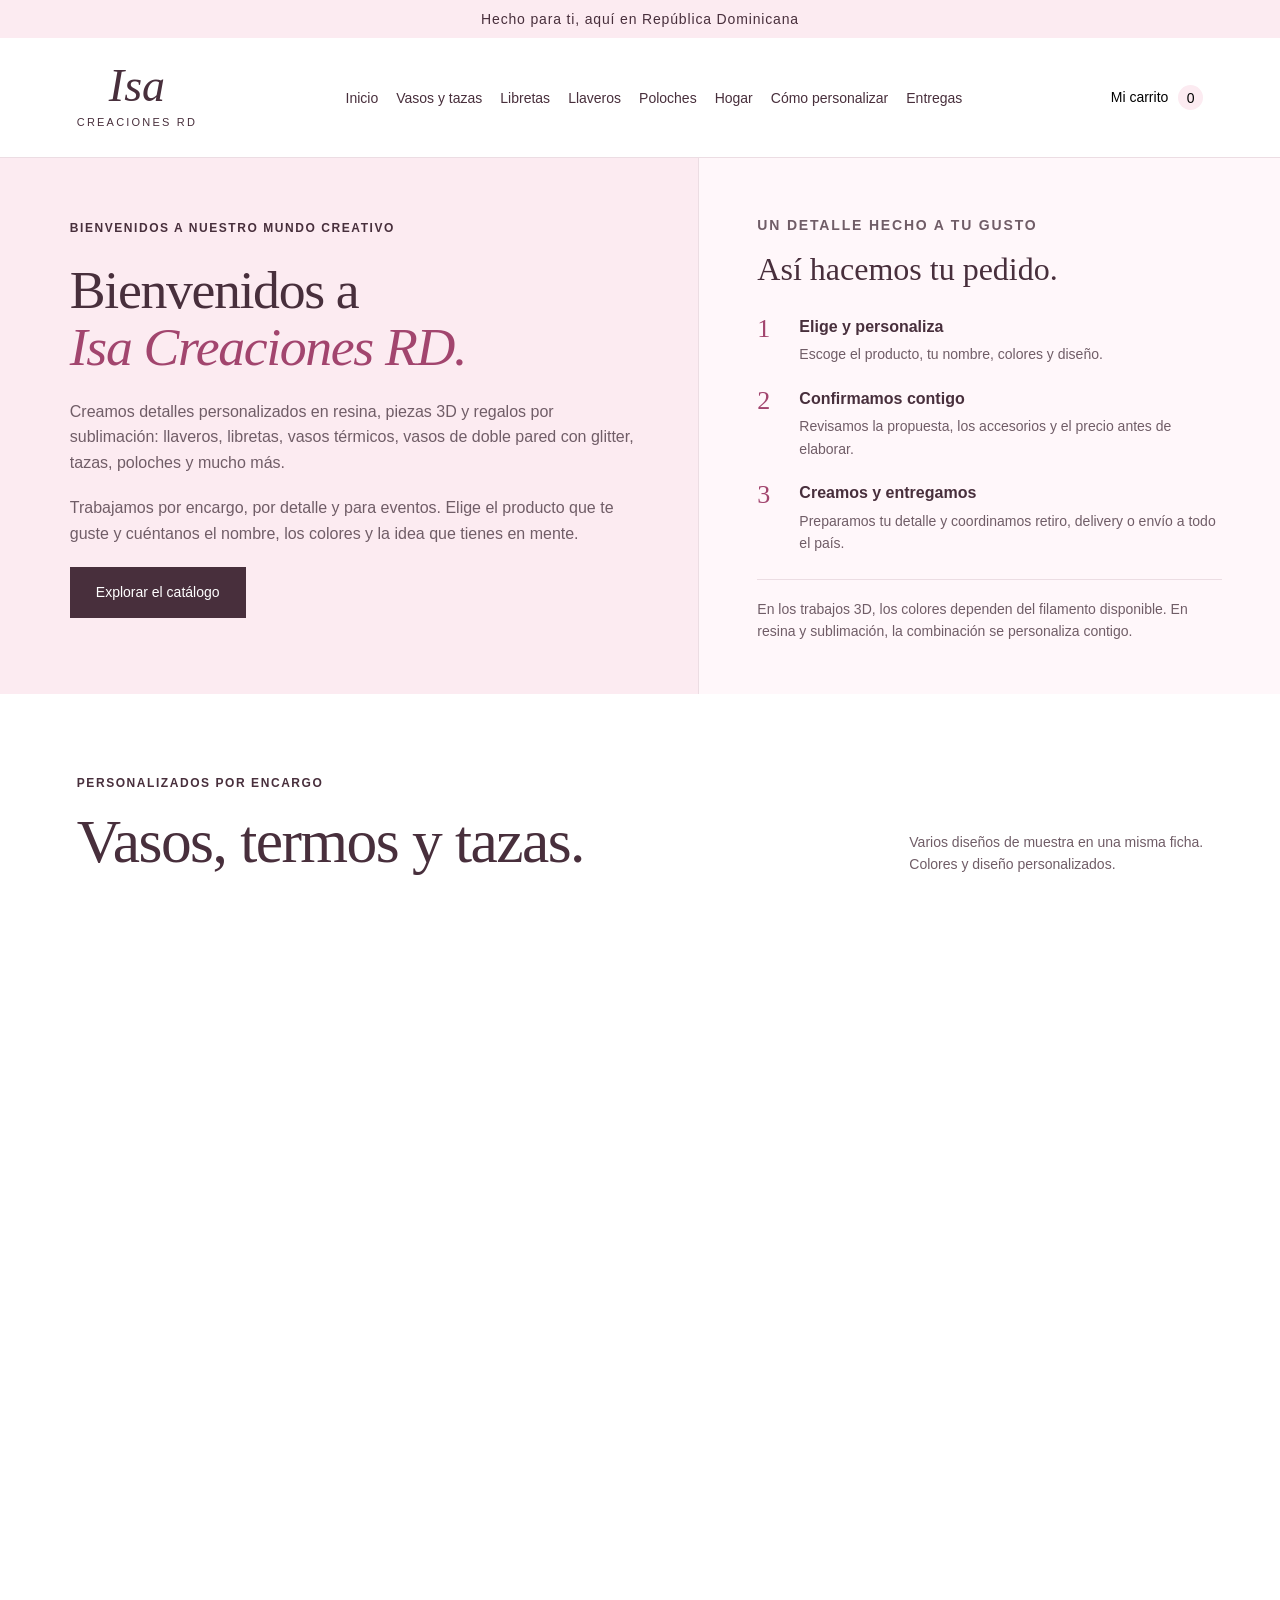
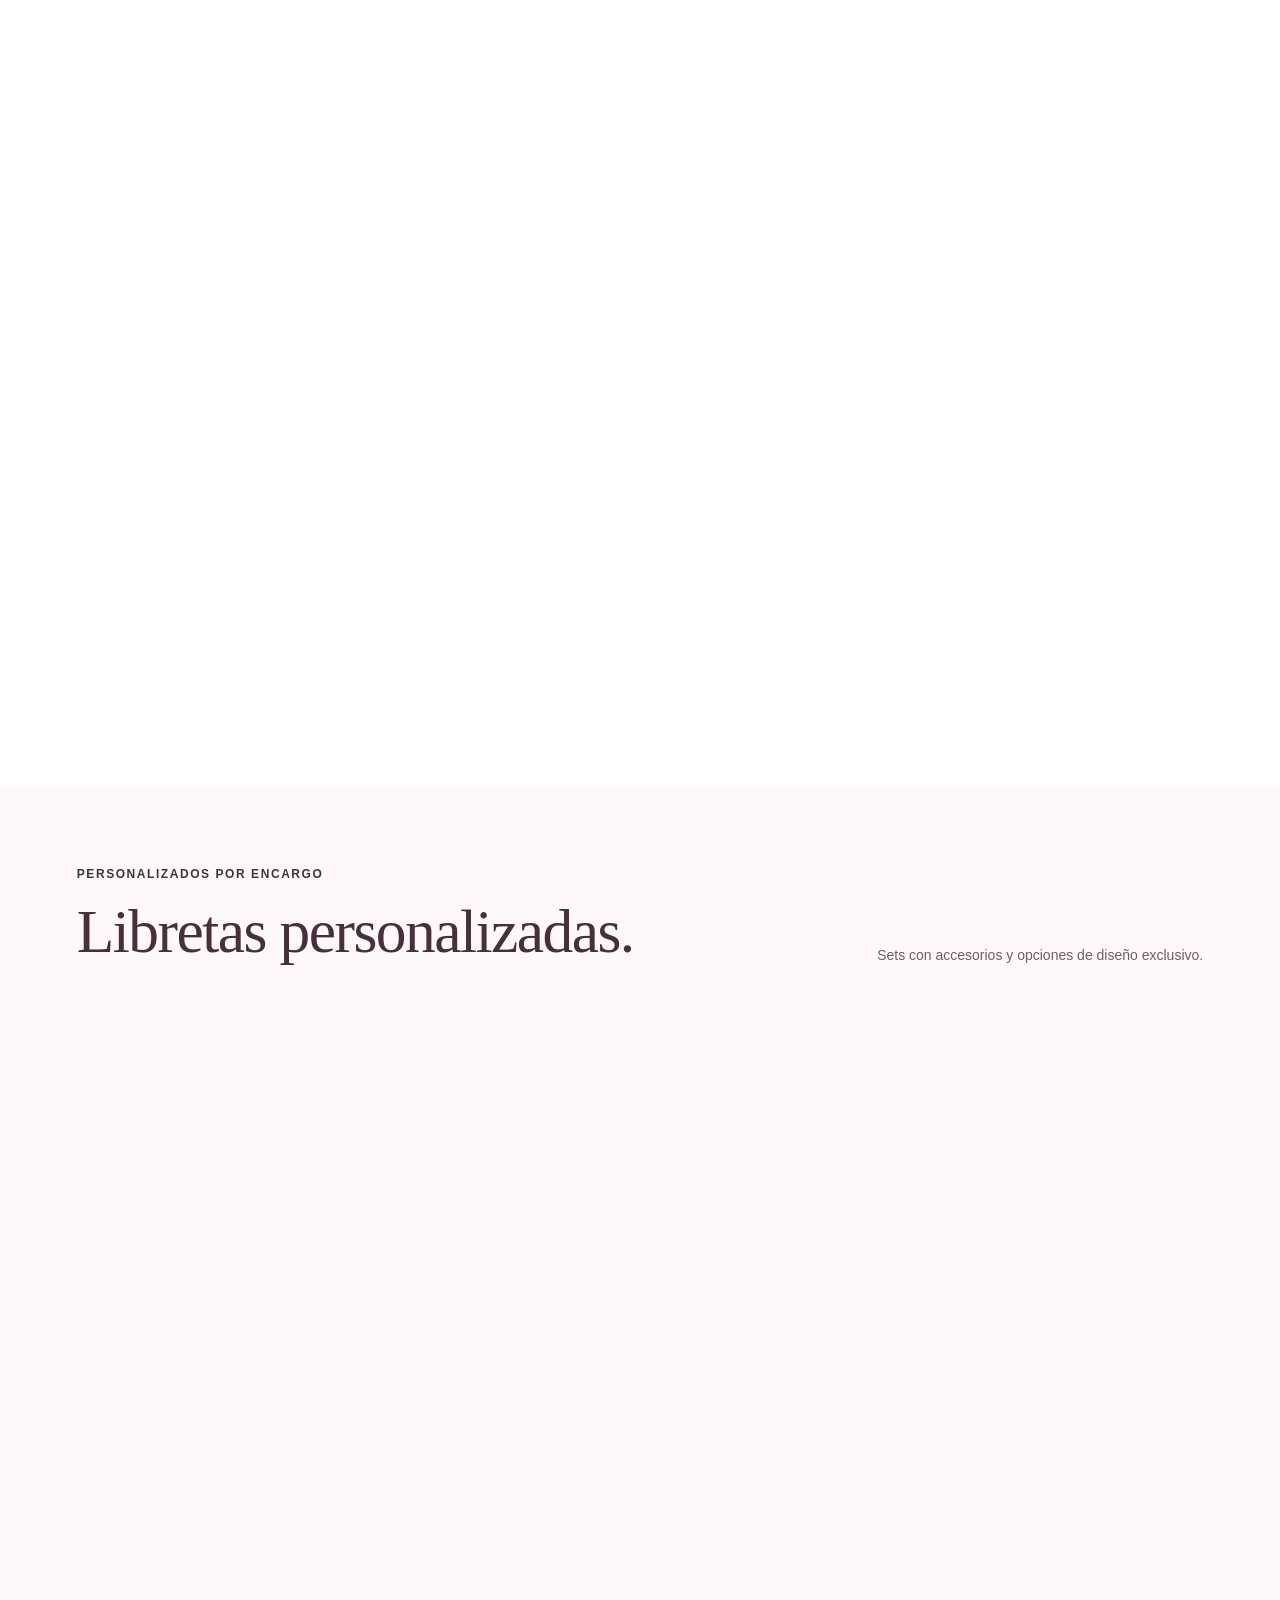
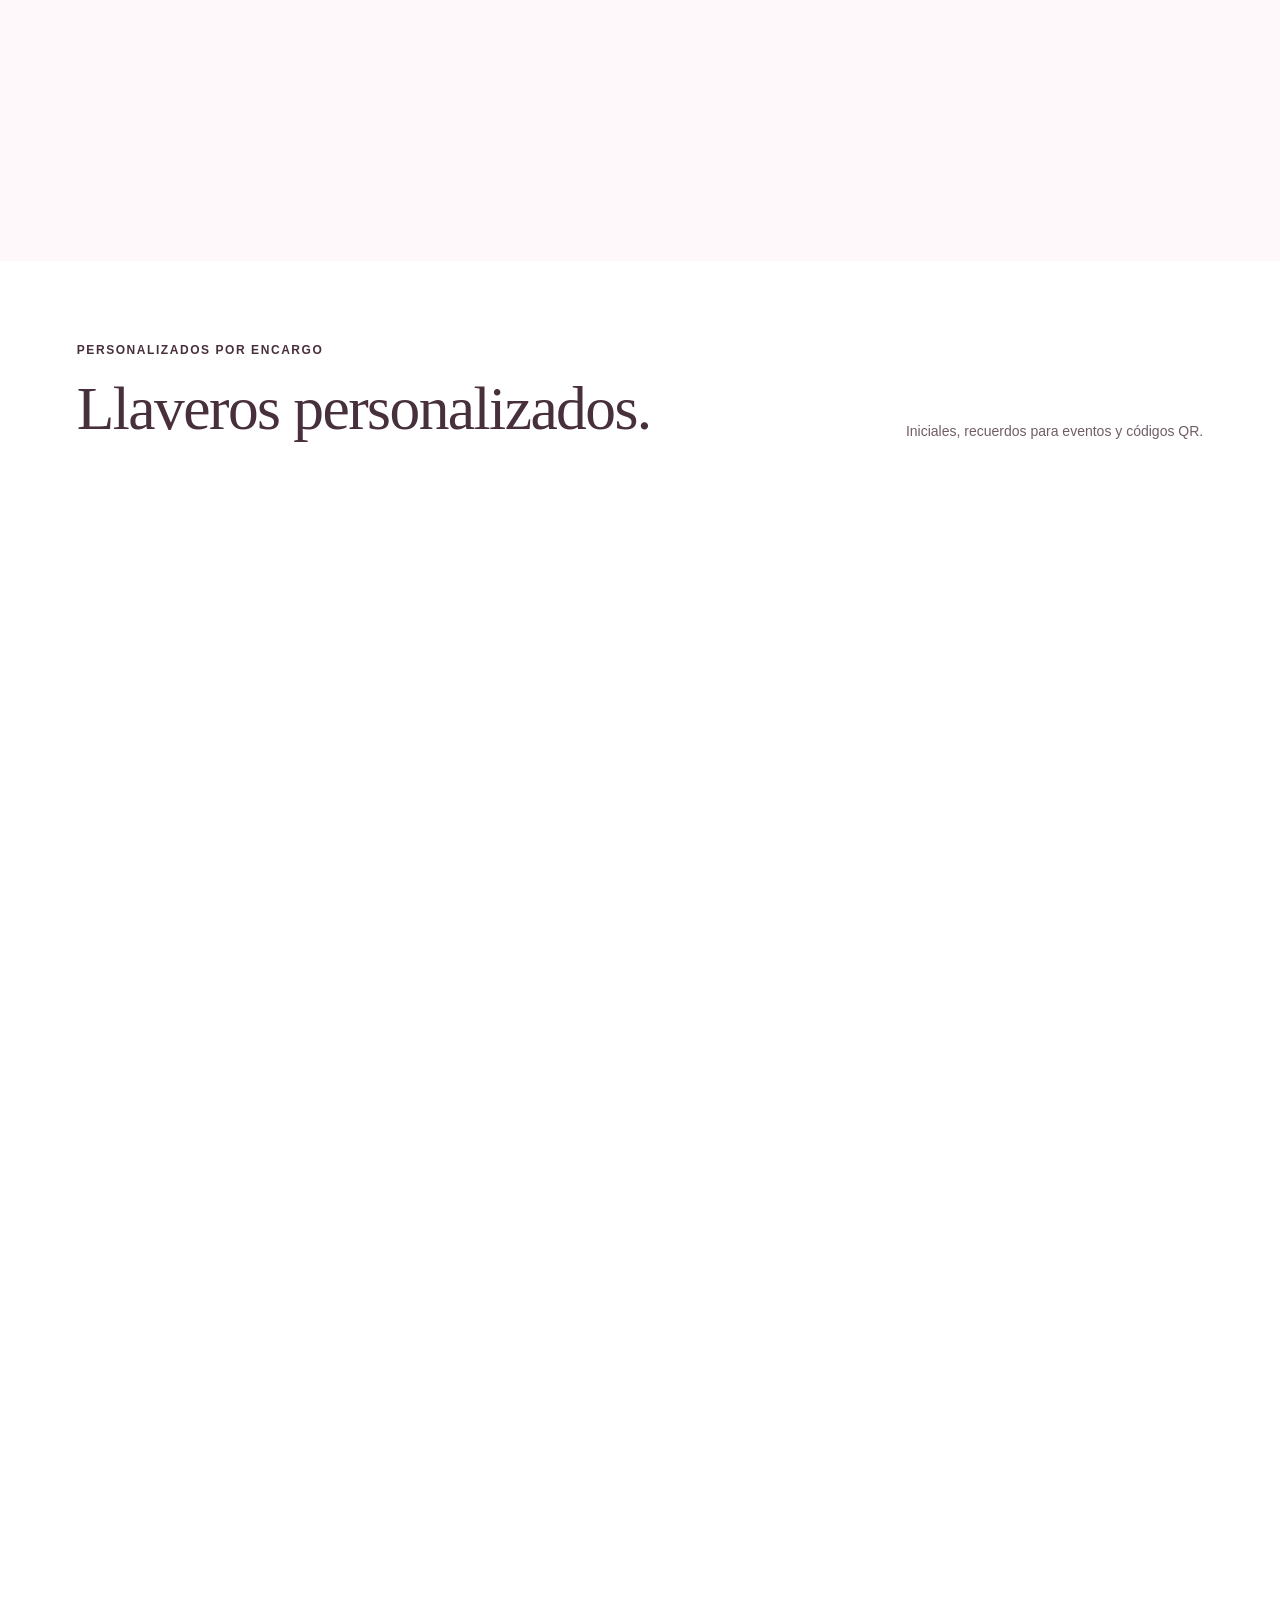
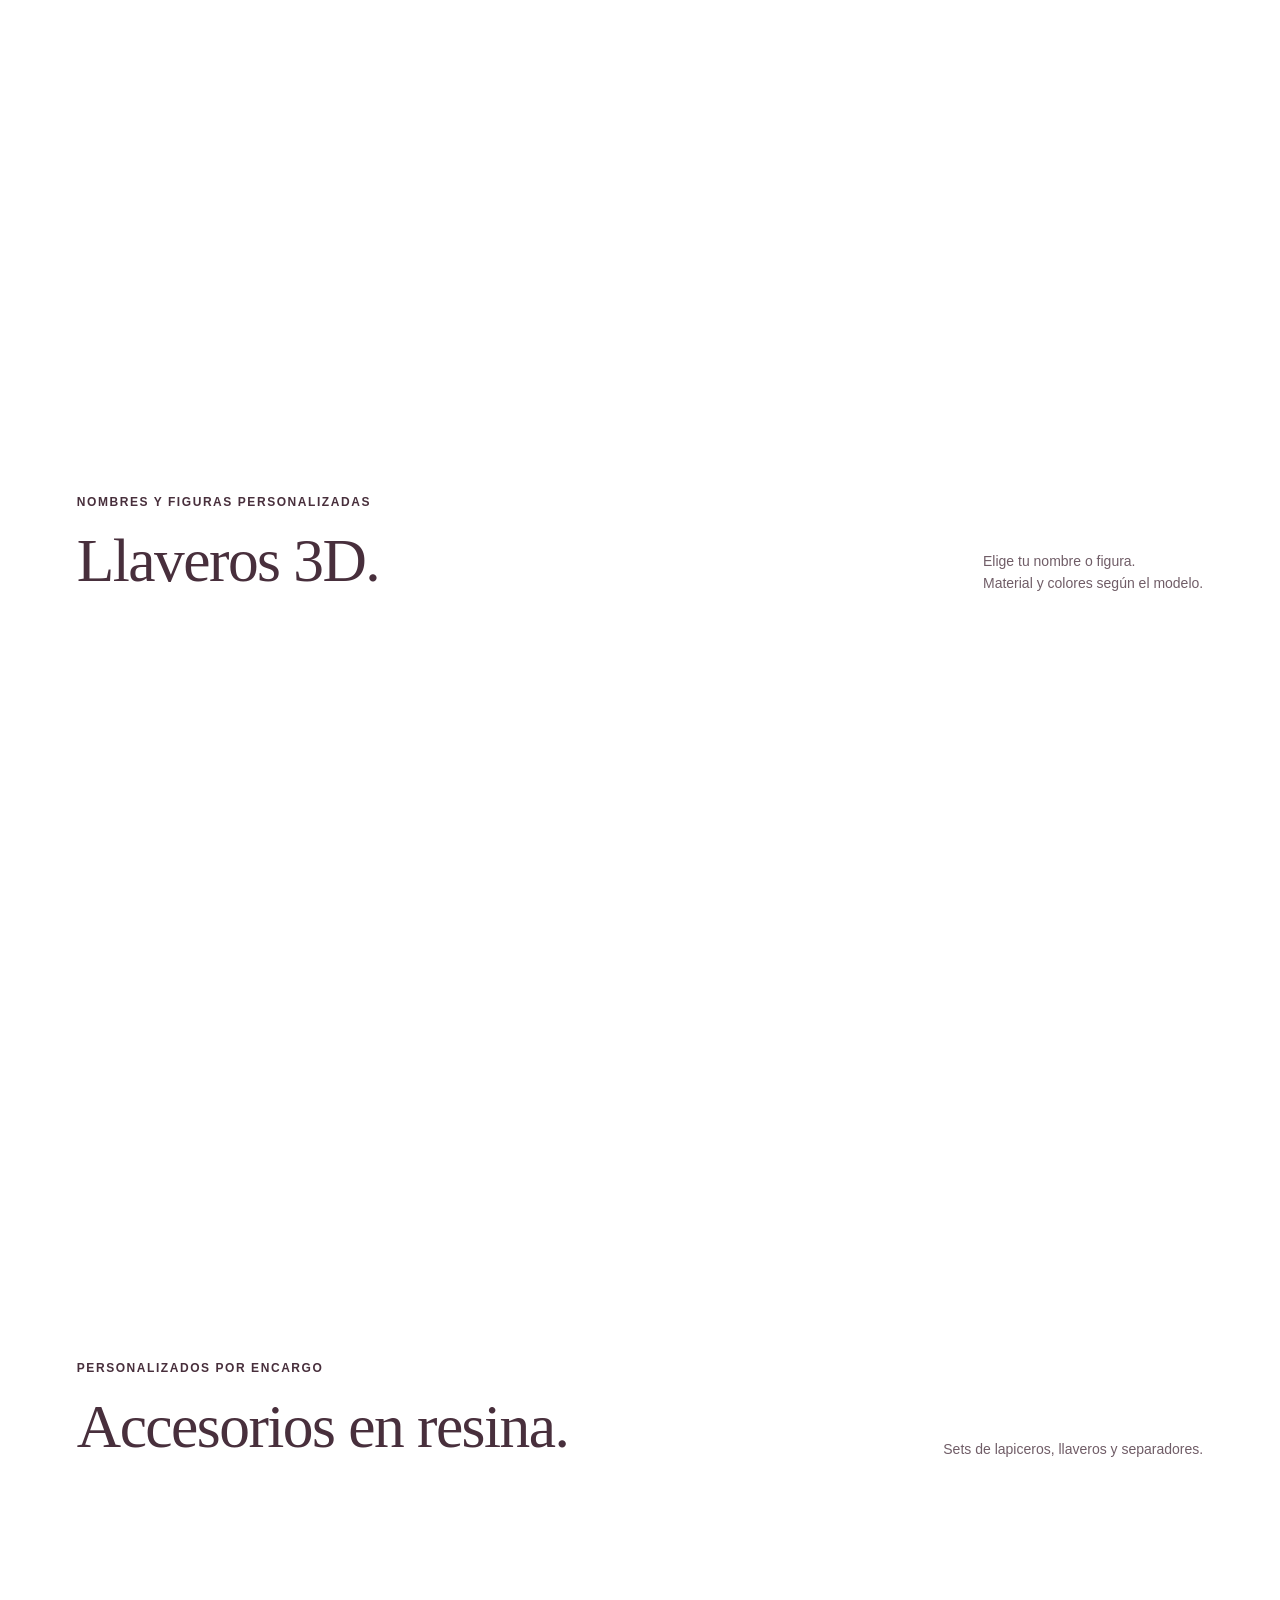
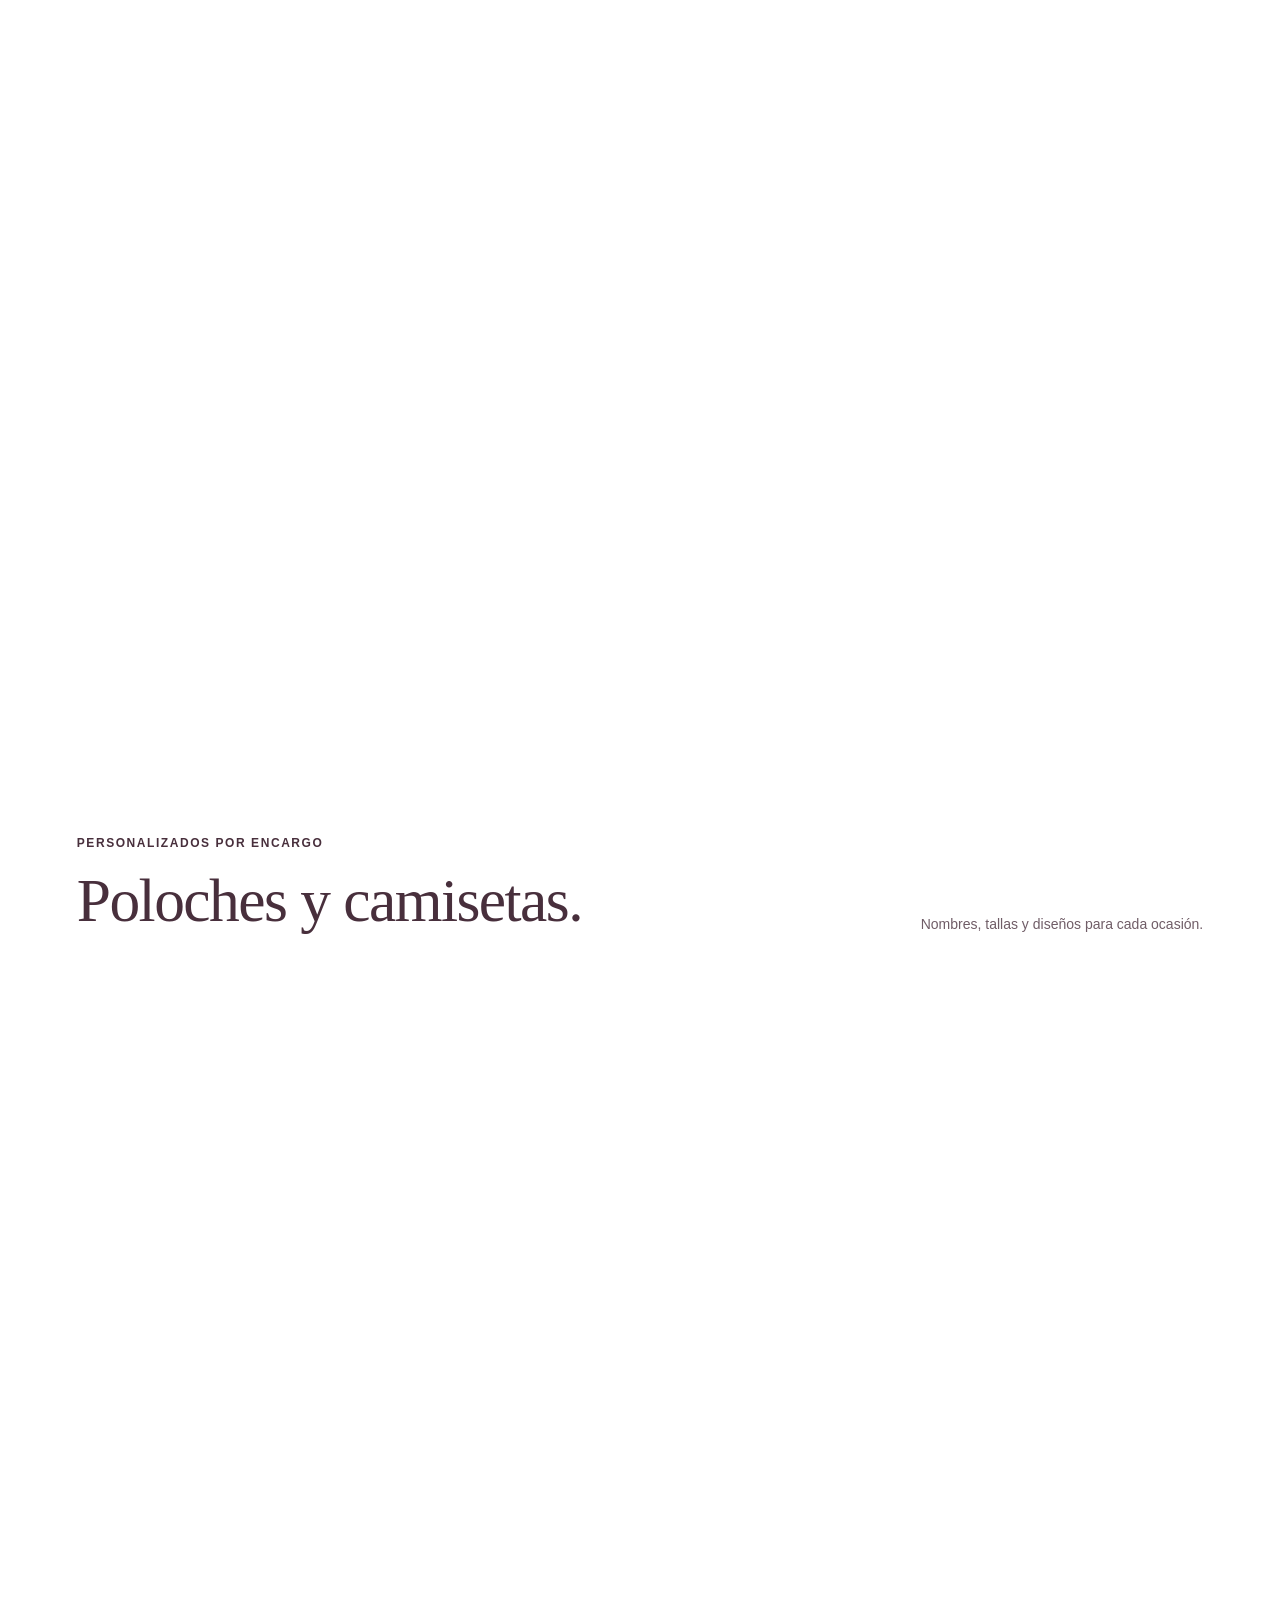
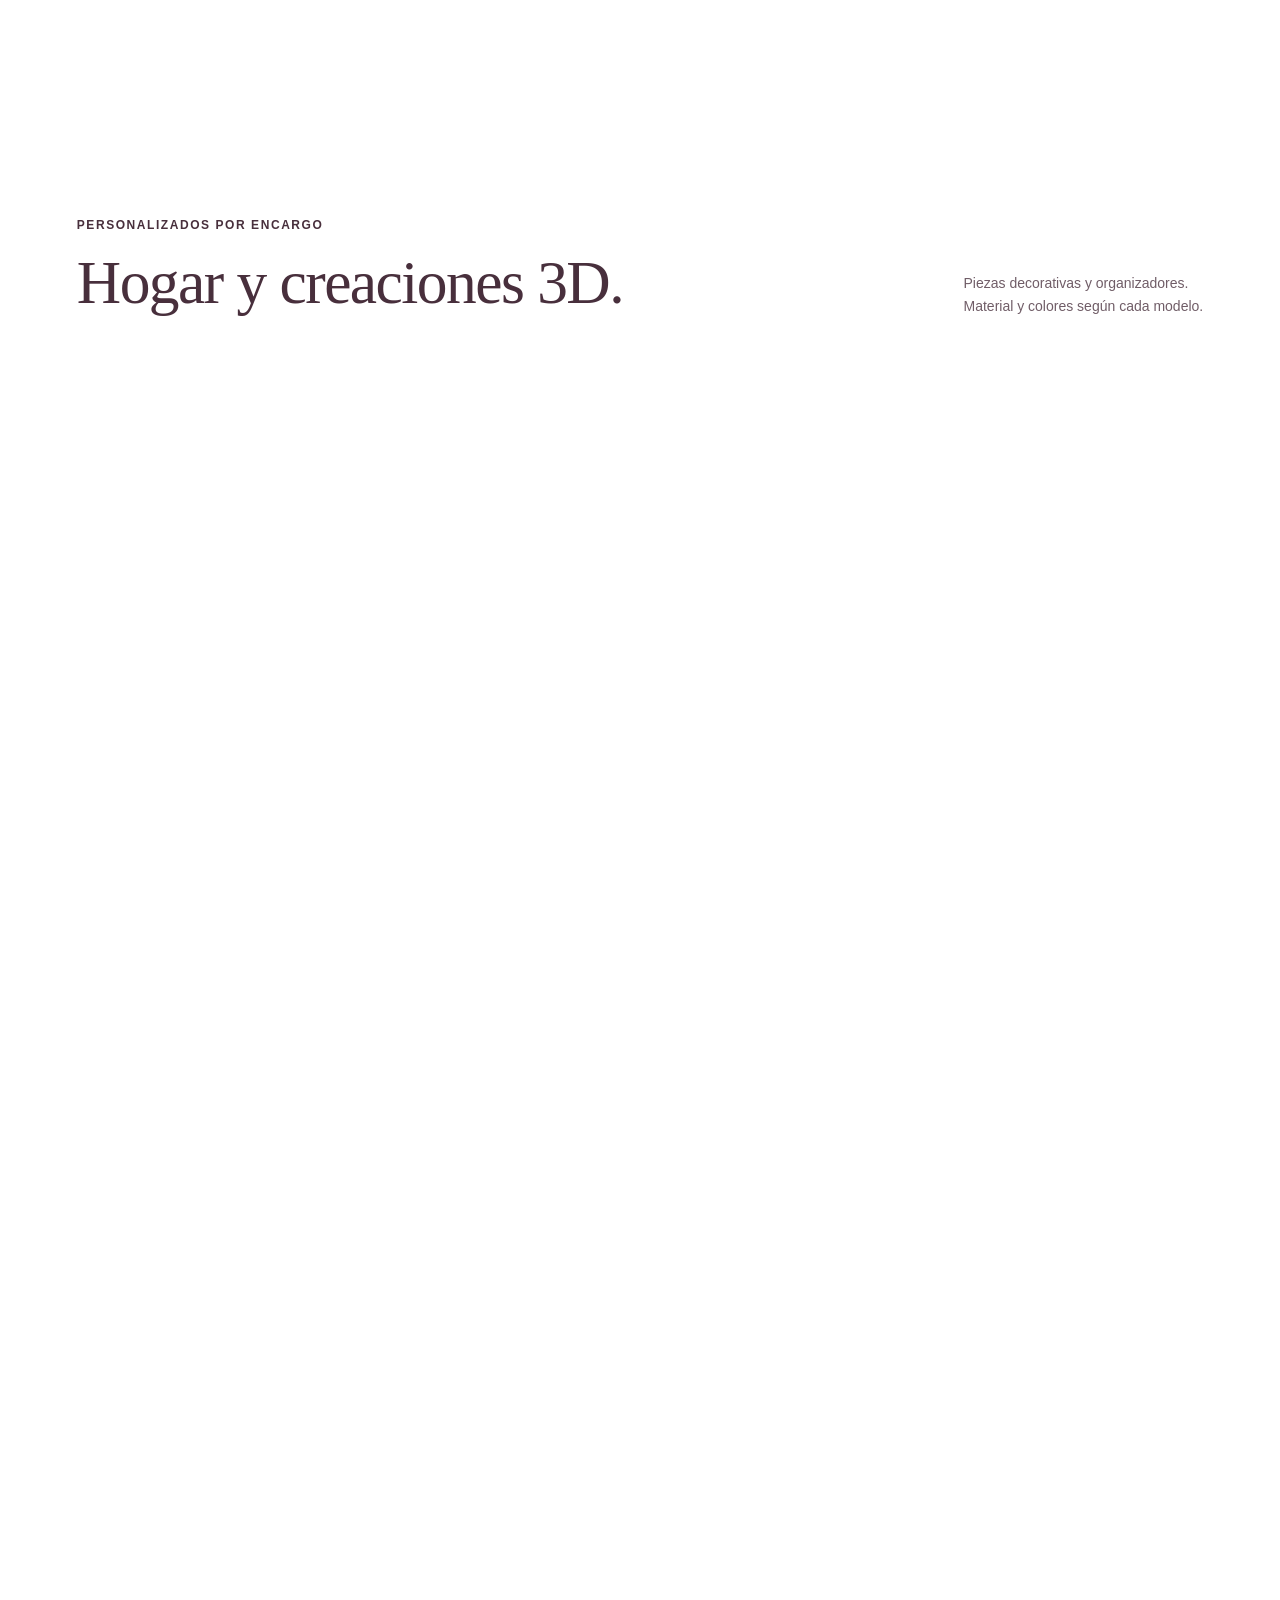
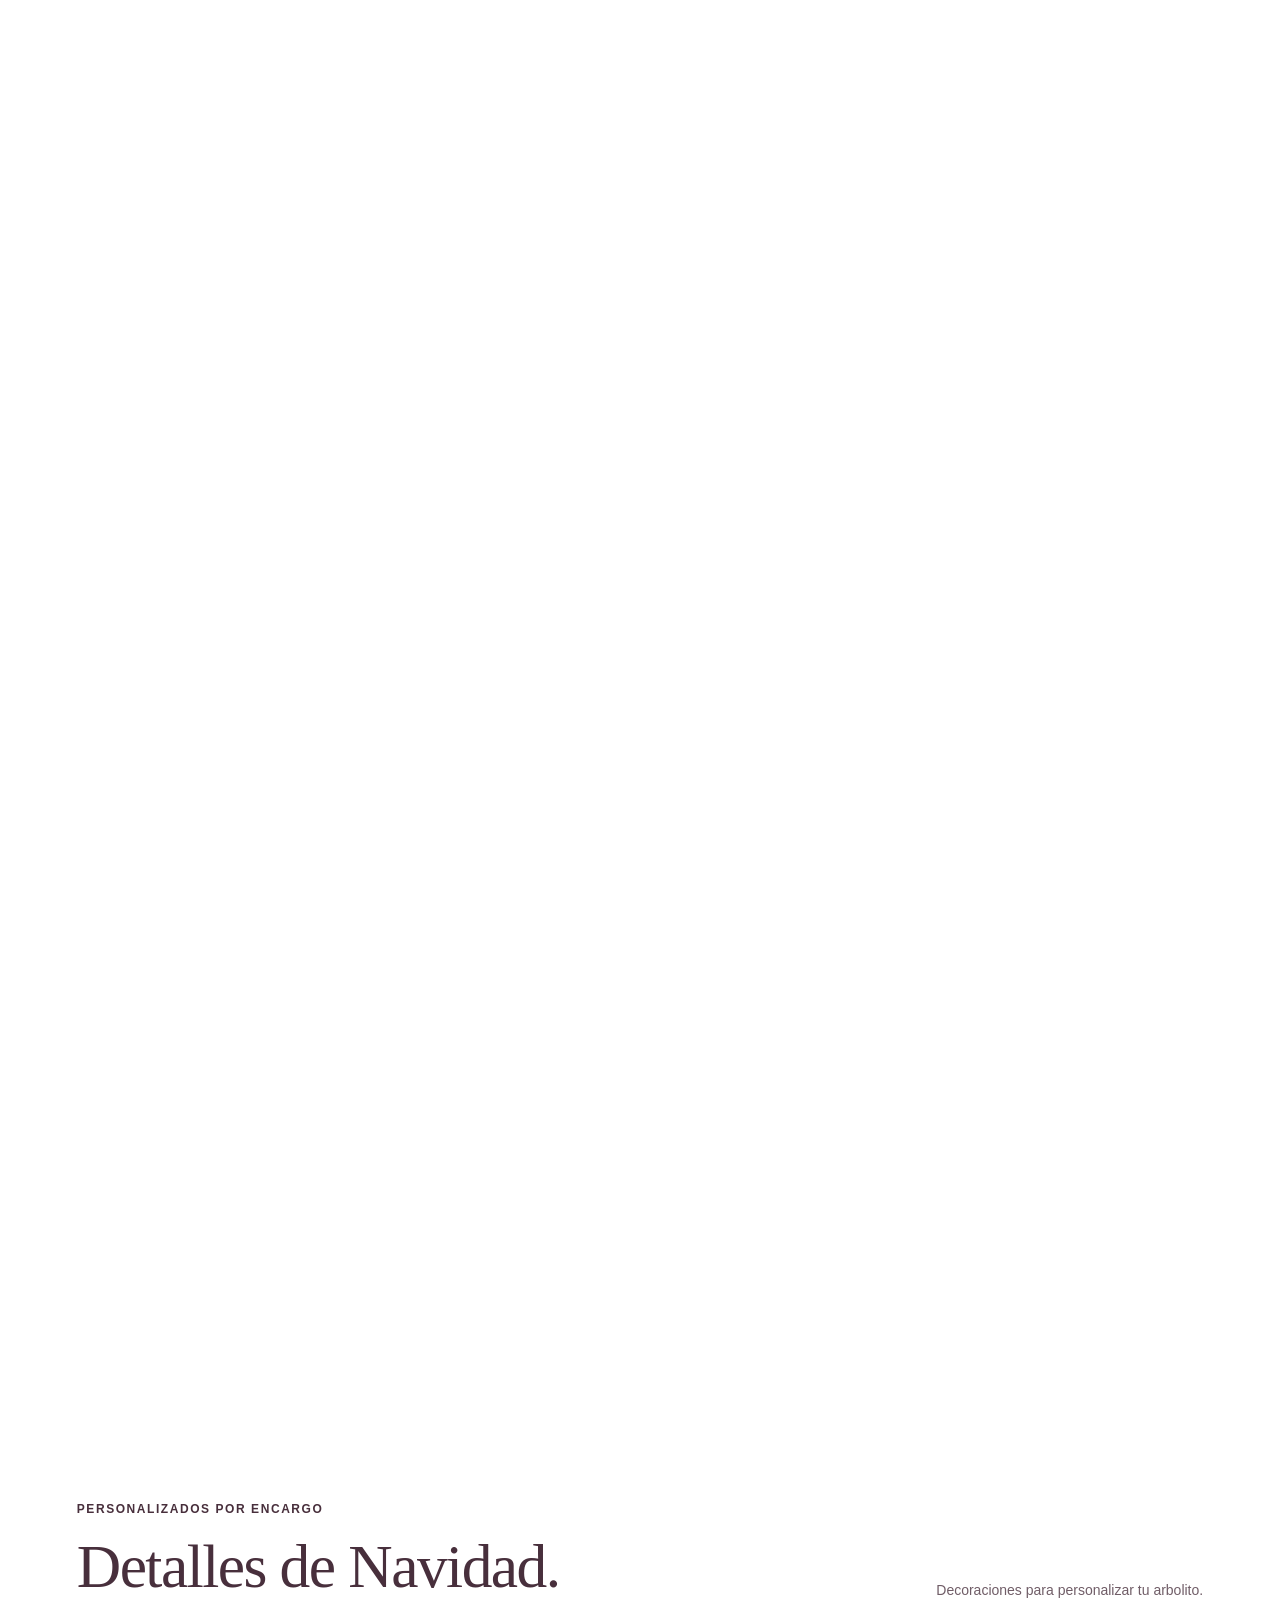
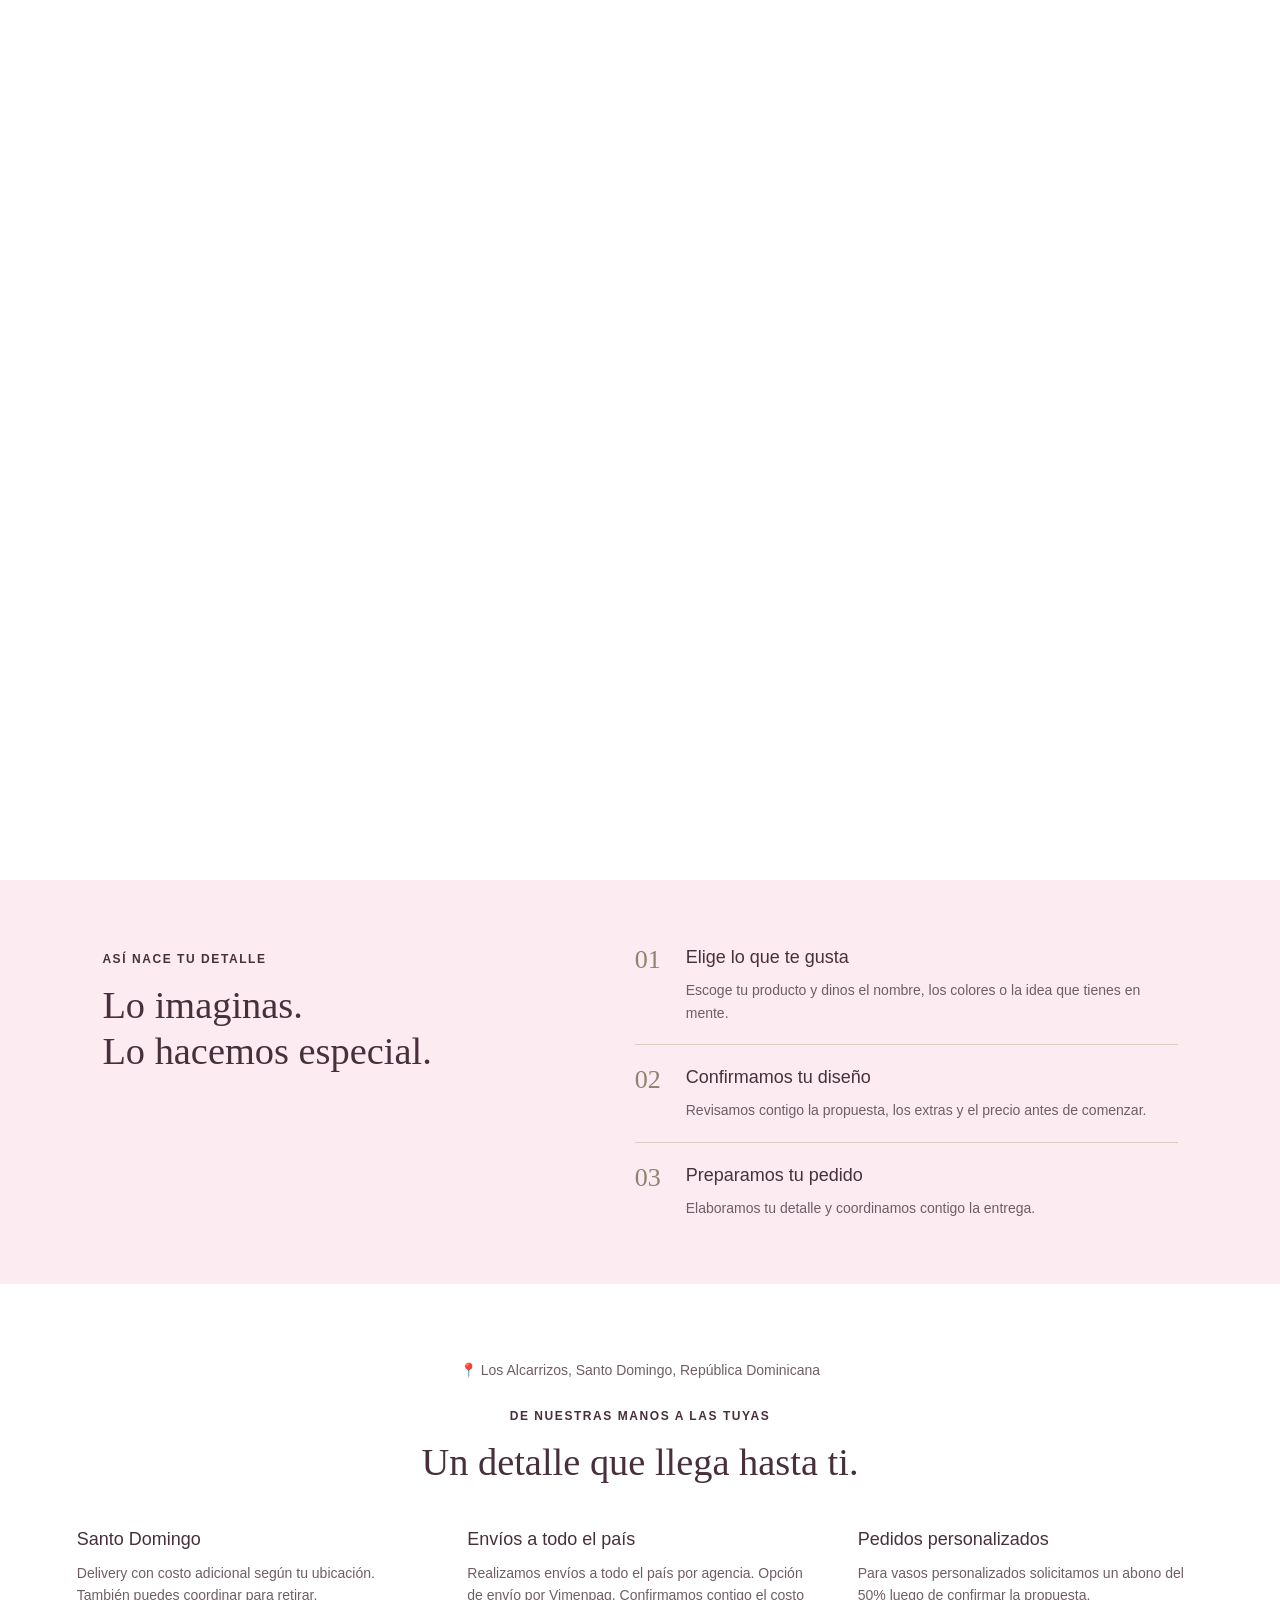
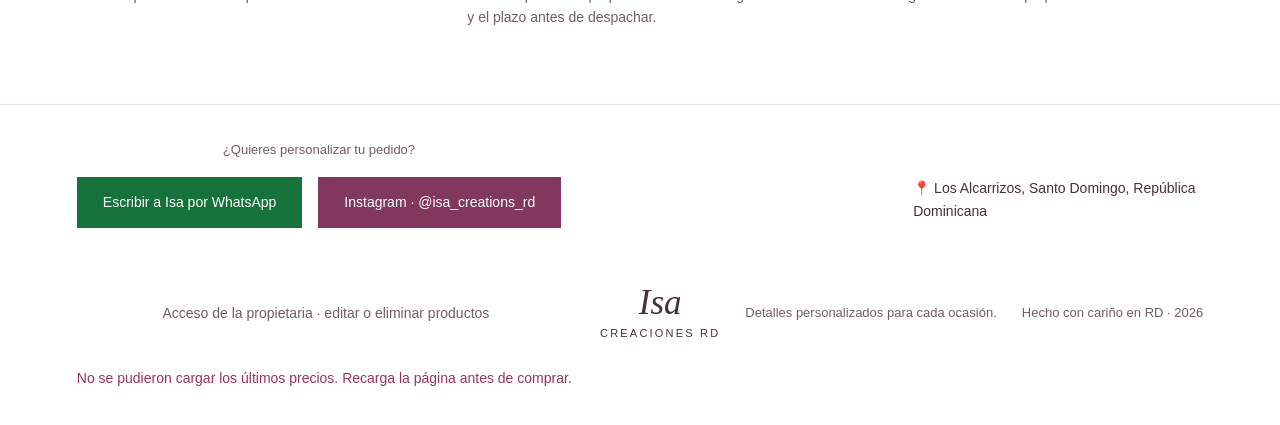
==== commit 44cc7354: "Add miniature grecas, Dominican tambora, map charm and earrings" ====
--- a/public/index.html
+++ b/public/index.html
@@ -4,7 +4,7 @@
 <meta charset="utf-8"><meta name="viewport" content="width=device-width,initial-scale=1">
 <title>Isa creations RD · Detalles personalizados</title><meta name="description" content="Vasos, llaveros, regalos y decoraciones 3D personalizados en República Dominicana. Descubre Isa Creaciones RD.">
 <link rel="icon" type="image/svg+xml" href="data:image/svg+xml,%3Csvg xmlns='http://www.w3.org/2000/svg' viewBox='0 0 32 32'%3E%3Crect width='32' height='32' rx='8' fill='%23fcebf1'/%3E%3Ctext x='16' y='23' text-anchor='middle' font-family='Georgia' font-size='24' fill='%23482f3c'%3Ei%3C/text%3E%3C/svg%3E">
-<link rel="stylesheet" href="style.css?v=bienvenida-catalogo-4"><script>window.catalogProducts=[{"id":"posavasos","name":"Juego de posavasos con soporte","images":["https://isa-creaciones-rd.mariaisabel13315.chatgpt.site/catalogo/posavasos-1.jpg?v=catalog-nuevos-23","https://isa-creaciones-rd.mariaisabel13315.chatgpt.site/catalogo/posavasos-2.jpg?v=catalog-nuevos-23","https://isa-creaciones-rd.mariaisabel13315.chatgpt.site/catalogo/posavasos-3.jpg?v=catalog-nuevos-23","https://isa-creaciones-rd.mariaisabel13315.chatgpt.site/catalogo/posavasos-4.jpg?v=catalog-nuevos-23","https://isa-creaciones-rd.mariaisabel13315.chatgpt.site/catalogo/posavasos-5.jpg?v=catalog-nuevos-23"],"description":"Posavasos redondos con soporte organizador.","tones":"Rosado claro","price":null,"category":"hogar","material":"por-confirmar"},{"id":"portavelas-ondas","name":"Portavelas de ondas","images":["https://isa-creaciones-rd.mariaisabel13315.chatgpt.site/catalogo/portavelas-ondas-1.jpg?v=catalog-nuevos-23"],"description":"Diseño de ondas en diferentes alturas.","tones":"Rosado","price":null,"category":"hogar","material":"por-confirmar"},{"id":"corazones","name":"Floreros corazón","images":["https://isa-creaciones-rd.mariaisabel13315.chatgpt.site/catalogo/corazones-1.jpg?v=catalog-nuevos-23"],"description":"Diseños de corazón con espacio para un tubo floral.","tones":"Blanco","price":null,"category":"hogar","material":"por-confirmar"},{"id":"portavelas-espiral","name":"Portavelas espiral","images":["https://isa-creaciones-rd.mariaisabel13315.chatgpt.site/catalogo/portavelas-espiral-1.jpg?v=catalog-nuevos-23"],"description":"Diseño escultórico con curvas y textura.","tones":"Blanco, negro y beige","price":null,"category":"hogar","material":"por-confirmar"},{"id":"floreros","name":"Floreros acanalados","images":["https://isa-creaciones-rd.mariaisabel13315.chatgpt.site/catalogo/floreros-1.jpg?v=catalog-nuevos-23"],"description":"Floreros de líneas verticales en diferentes tamaños.","tones":"Crema y marrón","price":800,"category":"hogar","material":"por-confirmar"},{"id":"home-tapa","name":"Conjunto HOME con recipiente","images":["https://isa-creaciones-rd.mariaisabel13315.chatgpt.site/catalogo/home-tapa-1.jpg?v=catalog-nuevos-23"],"description":"Conjunto decorativo con bandeja, florero, recipiente con tapa y portavelas.","tones":"Crema","price":null,"category":"hogar","material":"por-confirmar"},{"id":"home-arcos","name":"Conjunto HOME con arcos","images":["https://isa-creaciones-rd.mariaisabel13315.chatgpt.site/catalogo/home-arcos-1.jpg?v=catalog-nuevos-23"],"description":"Conjunto decorativo con bandeja, arcos, florero y portavelas.","tones":"Crema","price":null,"category":"hogar","material":"por-confirmar"},{"id":"bandeja-ovalada","name":"Conjunto con bandeja ovalada","images":["https://isa-creaciones-rd.mariaisabel13315.chatgpt.site/catalogo/bandeja-ovalada-1.jpg?v=catalog-nuevos-23"],"description":"Bandeja ovalada con florero, detalle de corazón y portavelas.","tones":"Crema","price":null,"category":"hogar","material":"por-confirmar"},{"id":"maceteros","name":"Maceteros de burbujas","images":["https://isa-creaciones-rd.mariaisabel13315.chatgpt.site/catalogo/maceteros-1.jpg?v=catalog-nuevos-23"],"description":"Maceteros con textura de burbujas y base.","tones":"Terracota, blanco y verde","price":1400,"category":"hogar","material":"por-confirmar"},{"id":"caja","name":"Caja organizadora con tapa","images":["https://isa-creaciones-rd.mariaisabel13315.chatgpt.site/catalogo/caja-1.jpg?v=catalog-nuevos-23"],"description":"Caja rectangular acanalada para organizar pequeños objetos.","tones":"Crema","price":null,"category":"hogar","material":"por-confirmar"},{"id":"estante-flores","name":"Estante con flores","images":["https://isa-creaciones-rd.mariaisabel13315.chatgpt.site/catalogo/estante-flores-1.jpg?v=catalog-nuevos-23"],"description":"Estante decorativo de pared con cuatro ganchos y flores.","tones":"Marrón y rosado","price":null,"category":"hogar","material":"por-confirmar"},{"id":"estante-arcos","name":"Organizador de llaves con arcos","images":["https://isa-creaciones-rd.mariaisabel13315.chatgpt.site/catalogo/estante-arcos-1.jpg?v=catalog-nuevos-23"],"description":"Repisa con ganchos y diseño de arcos para organizar tus detalles.","tones":"Crema","price":1700,"category":"hogar","material":"por-confirmar"},{"id":"estante-florero","name":"Organizador de llaves con florero","images":["https://isa-creaciones-rd.mariaisabel13315.chatgpt.site/catalogo/estante-florero-1.jpg?v=catalog-nuevos-23"],"description":"Repisa con ganchos y espacio decorativo para flores.","tones":"Beige","price":1700,"category":"hogar","material":"por-confirmar"},{"id":"bandejas-burbujas","name":"Bandejitas de burbujas","images":["https://isa-creaciones-rd.mariaisabel13315.chatgpt.site/catalogo/bandejas-burbujas-1.jpg?v=catalog-nuevos-23"],"description":"Bandejitas redondas para joyas y pequeños detalles.","tones":"Beige, rosado, azul y gris","price":null,"category":"hogar","material":"por-confirmar"},{"id":"navidad","name":"Adornos navideños con nombre","images":["https://isa-creaciones-rd.mariaisabel13315.chatgpt.site/catalogo/navidad-1.jpg?v=catalog-nuevos-23"],"description":"Círculos navideños de 3.85 pulgadas, personalizados con el nombre que elijas. Para tamaños más grandes, solicita una personalización; el precio se cotiza según el tamaño.","tones":"Crema, marrón, verde y rojo","price":150,"category":"navidad","material":"por-confirmar","originalPrice":300,"unit":"pieza"},{"id":"llavero-rojo-negro","name":"Llavero de inicial personalizado en resina","images":["https://isa-creaciones-rd.mariaisabel13315.chatgpt.site/catalogo/llavero-rojo-negro-1-clean.png?v=catalog-nuevos-23","https://isa-creaciones-rd.mariaisabel13315.chatgpt.site/catalogo/llavero-rojo-negro-2-clean.png?v=catalog-nuevos-23","https://isa-creaciones-rd.mariaisabel13315.chatgpt.site/catalogo/llavero-azul-1-clean.png?v=catalog-nuevos-23","https://isa-creaciones-rd.mariaisabel13315.chatgpt.site/catalogo/llavero-marino-1-clean.png?v=catalog-nuevos-23","https://isa-creaciones-rd.mariaisabel13315.chatgpt.site/catalogo/llavero-marino-2-clean.png?v=catalog-nuevos-23","https://isa-creaciones-rd.mariaisabel13315.chatgpt.site/catalogo/llavero-marino-3-clean.png?v=catalog-nuevos-23","https://isa-creaciones-rd.mariaisabel13315.chatgpt.site/catalogo/llavero-flores-1-clean.png?v=catalog-nuevos-23"],"description":"Elige tu inicial, nombre, colores y diseño. Las fotos muestran estilos con flores, glitter o detalles marinos; dijes y acabados se coordinan contigo.","tones":"Rojo y negro","price":500,"category":"llaveros","material":"resina","aliases":["llavero-azul","llavero-marino","llavero-flores"],"previousNames":["Inicial en rojo y negro","Inicial en azul y dorado","Inicial de estilo marino","Iniciales con flores y dijes"],"colors":"Colores y diseño personalizados. Se coordinan contigo al hacer el pedido.","previousDescriptions":["Llaveros de resina con inicial, nombre y detalles en rojo y negro.","Llavero de resina con inicial, nombre y detalles dorados.","Iniciales de resina con detalles marinos. Elige tu letra y personalización.","Iniciales con flores, detalles brillantes y dijes decorativos."]},{"id":"llavero-eventos","name":"Llaveros para eventos","images":["https://isa-creaciones-rd.mariaisabel13315.chatgpt.site/catalogo/llavero-eventos-1-clean.png?v=catalog-nuevos-23"],"description":"Recuerdos personalizados con nombres, fechas o iniciales para bodas, cumpleaños y otras ocasiones. Precio por un llavero. Diseños especiales con más decoración o materiales pueden variar.","tones":"Varios tonos según diseño","price":350,"category":"llaveros","material":"resina","colors":"Colores y diseño personalizados. Se coordinan contigo al hacer el pedido.","unit":"pieza","includes":"Un llavero personalizado. Los varios diseños de la foto son opciones de referencia; precio por pieza."},{"id":"llavero-qr","name":"Llavero personalizado con QR","images":["https://isa-creaciones-rd.mariaisabel13315.chatgpt.site/catalogo/llavero-qr-1-clean.png?v=catalog-nuevos-23"],"description":"Lleva el enlace de tus redes o negocio en un llavero personalizado. Se verifica el código QR antes de elaborar. Precio por un llavero. Diseños especiales con más decoración o materiales pueden variar.","tones":"Turquesa, blanco y dorado","price":350,"category":"llaveros","material":"resina","colors":"Colores y diseño personalizados. Se coordinan contigo al hacer el pedido.","unit":"pieza"},{"id":"libreta-negra","name":"Set de libreta personalizado en resina","images":["https://isa-creaciones-rd.mariaisabel13315.chatgpt.site/catalogo/libreta-negra-clean.png?v=catalog-nuevos-23","https://isa-creaciones-rd.mariaisabel13315.chatgpt.site/catalogo/libreta-azul-clean.png?v=catalog-nuevos-23","https://isa-creaciones-rd.mariaisabel13315.chatgpt.site/catalogo/libreta-rosada-clean.png?v=catalog-nuevos-23","https://isa-creaciones-rd.mariaisabel13315.chatgpt.site/catalogo/libreta-roja-clean.png?v=catalog-nuevos-23","https://isa-creaciones-rd.mariaisabel13315.chatgpt.site/catalogo/libreta-crema-clean.png?v=catalog-nuevos-23"],"description":"Set completo personalizado en resina. Por separado: libreta RD$1,500; lapicero RD$500; llavero RD$500; separador RD$500. Para diseños especiales con más decoración o materiales, el precio puede variar.","tones":"Negro, blanco y dorado","price":2500,"category":"libretas","material":"resina","unit":"juego","includes":"Libreta + lapicero + llavero + separador, personalizados en el color y diseño elegido.","aliases":["libreta-azul","libreta-rosada","libreta-roja","libreta-crema"],"previousNames":["Set de libreta en negro y dorado","Set de libreta en azul y dorado","Set de libreta en rosado y dorado","Set de libreta en rojo y dorado","Set de libreta en crema y dorado"],"colors":"Colores y diseño personalizados. Se coordinan contigo al hacer el pedido.","previousDescriptions":["Set personalizado con libreta de tapas en resina, lapicero, llavero de inicial y separador de páginas. Nombre y combinación de colores a tu gusto.","Set personalizado con libreta de tapas en resina, lapicero, llavero de inicial y separador de páginas. Nombre y combinación de colores a tu gusto.","Set personalizado con libreta de tapas en resina, lapicero, llavero de inicial y separador de páginas. Nombre y combinación de colores a tu gusto.","Set personalizado con libreta de tapas en resina, lapicero, llavero de inicial y separador de páginas. Nombre y combinación de colores a tu gusto.","Set personalizado con libreta de tapas en resina, lapicero, llavero de inicial y separador de páginas. Nombre y combinación de colores a tu gusto."],"originalPrice":3000,"individualTotal":2950},{"id":"libreta-exclusiva","name":"Set de libreta de diseño exclusivo en resina","images":["https://isa-creaciones-rd.mariaisabel13315.chatgpt.site/catalogo/libreta-exclusiva-clean.png?v=catalog-nuevos-23"],"description":"El precio incluye las tres piezas de la foto: libreta RD$1,500 + lapicero RD$500 + separador RD$500 = RD$2,500. Personalizados en el color y diseño elegido. Para diseños especiales con más decoración o materiales, el precio puede variar.","tones":"Blanco y dorado","price":2500,"category":"libretas","material":"resina","unit":"juego","includes":"Libreta + lapicero + separador de hojas.","colors":"Colores y diseño personalizados. Se coordinan contigo al hacer el pedido."},{"id":"vaso-bombon","name":"Vaso de doble pared con glitter y tapa decorada","images":["https://isa-creaciones-rd.mariaisabel13315.chatgpt.site/catalogo/vaso-bombon-clean.png?v=catalog-nuevos-23","https://isa-creaciones-rd.mariaisabel13315.chatgpt.site/catalogo/vaso-bellota-original.jpg?v=catalog-nuevos-23","https://isa-creaciones-rd.mariaisabel13315.chatgpt.site/catalogo/vaso-burbuja-clean.png?v=catalog-nuevos-23"],"description":"Vaso de doble pared estilo snow globe, con glitter, tapa decorada y sorbete. Las fotos muestran ejemplos del mismo modelo; elige tu nombre, colores y diseño. Tamaño y extras por confirmar.","tones":"Rosado y rojo","price":null,"category":"vasos","material":"otro","unit":"pieza","includes":"Vaso, tapa decorada y sorbete.","aliases":["vaso-bellota","vaso-burbuja"],"previousNames":["Vaso de doble pared · Bombón","Vaso de doble pared · Bellota","Vaso de doble pared · Burbuja"],"colors":"Colores y diseño personalizados. Se coordinan contigo al hacer el pedido.","previousDescriptions":["Vaso de doble pared con brillo, detalles de corazones y estrellas, tapa decorada y sorbete. Personalización y tamaño por confirmar.","Vaso de doble pared con brillo, detalles de corazones y estrellas, tapa decorada y sorbete. Personalización y tamaño por confirmar.","Vaso de doble pared con brillo, detalles de corazones y estrellas, tapa decorada y sorbete. Personalización y tamaño por confirmar."]},{"id":"colador-fregadero","name":"Colador organizador para fregadero","images":["https://isa-creaciones-rd.mariaisabel13315.chatgpt.site/catalogo/colador-fregadero.jpg?v=catalog-nuevos-23"],"description":"Diseño rectangular para separar restos y dejar escurrir el agua en el fregadero. Medidas y material por confirmar.","tones":"Blanco y gris","price":null,"category":"hogar","material":"por-confirmar","unit":"pieza"},{"id":"vaso","name":"Vaso térmico sublimado · 20 oz","images":["https://isa-creaciones-rd.mariaisabel13315.chatgpt.site/products.jpg?v=catalog-nuevos-23","https://isa-creaciones-rd.mariaisabel13315.chatgpt.site/catalogo/vaso-sublimado-azul.jpg?v=catalog-nuevos-23","https://isa-creaciones-rd.mariaisabel13315.chatgpt.site/catalogo/vaso-peluqueria.jpg?v=catalog-nuevos-23","https://isa-creaciones-rd.mariaisabel13315.chatgpt.site/catalogo/vaso-venom.jpg?v=catalog-nuevos-23"],"description":"Vaso térmico de 20 oz personalizado por sublimación con nombre y diseño. Precio base sin pedrería ni otros extras; los adicionales se cotizan aparte.","category":"vasos","includes":"Vaso, tapa y sorbete.","unit":"pieza","price":1000,"material":"otro","tones":"Colores y diseño personalizados","colors":"Colores y diseño personalizados. Se coordinan contigo al hacer el pedido.","originalPrice":1350},{"id":"termo-taza","name":"Combo de termo 20 oz + taza","images":["https://isa-creaciones-rd.mariaisabel13315.chatgpt.site/catalogo/combo-termotaza-clean.png?v=catalog-nuevos-23"],"description":"Combo de termo de 20 oz y taza con diseños a juego. Oferta: RD$1,350; precio regular del combo RD$1,750. Ahorras RD$400. Personaliza el nombre, los colores y el tema. Presentación de regalo por confirmar.","category":"vasos","includes":"Termo de 20 oz + taza personalizados.","unit":"juego","price":1350,"material":"otro","tones":"Colores y diseño personalizados","colors":"Colores y diseño personalizados. Se coordinan contigo al hacer el pedido.","originalPrice":1750},{"id":"tazas","name":"Tazas personalizadas por sublimación","images":["https://isa-creaciones-rd.mariaisabel13315.chatgpt.site/catalogo/taza-cafe.jpg?v=catalog-nuevos-23","https://isa-creaciones-rd.mariaisabel13315.chatgpt.site/catalogo/tazas-animales.jpg?v=catalog-nuevos-23","https://isa-creaciones-rd.mariaisabel13315.chatgpt.site/catalogo/taza-manicura.jpg?v=catalog-nuevos-23"],"description":"Una taza con el nombre, frase, foto o diseño que prefieras. Las imágenes muestran ejemplos de personalización; las tazas se ofrecen por pieza.","category":"vasos","includes":"Una taza personalizada.","unit":"pieza","price":350,"material":"otro","tones":"Colores y diseño personalizados","colors":"Colores y diseño personalizados. Se coordinan contigo al hacer el pedido."},{"id":"poloches","name":"Poloches y camisetas personalizados","images":["https://isa-creaciones-rd.mariaisabel13315.chatgpt.site/catalogo/poloche-cumpleanos.jpg?v=catalog-nuevos-23","https://isa-creaciones-rd.mariaisabel13315.chatgpt.site/catalogo/poloches-navidad.jpg?v=catalog-nuevos-23","https://isa-creaciones-rd.mariaisabel13315.chatgpt.site/catalogo/poloches-personajes.jpg?v=catalog-nuevos-23","https://isa-creaciones-rd.mariaisabel13315.chatgpt.site/catalogo/poloches-colores.jpg?v=catalog-nuevos-23"],"description":"Personalización para cumpleaños, familia, Navidad y otras ocasiones. Nombres, diseños y tallas a tu gusto. Sublimación en prendas claras; confirma las opciones de tela y técnica para cada color.","category":"ropa","includes":"Un poloche o camiseta personalizado.","unit":"pieza","price":null,"material":"otro","tones":"Colores y diseño personalizados","colors":"Colores y diseño personalizados. Se coordinan contigo al hacer el pedido."},{"id":"set-accesorios-resina","name":"Set de accesorios en resina","images":["https://isa-creaciones-rd.mariaisabel13315.chatgpt.site/catalogo/set-accesorios-dorado.jpg?v=catalog-nuevos-23"],"description":"Combo de lapicero + llavero + separador de hojas por RD$1,450. Por separado: lapicero RD$500 + llavero RD$500 + separador RD$500 = RD$1,500. Color y diseño personalizados. Diseños especiales con más decoración o materiales pueden variar.","category":"resina","includes":"Lapicero + llavero + separador de hojas.","unit":"juego","price":1450,"material":"resina","tones":"Colores y diseño personalizados","colors":"Colores y diseño personalizados. Se coordinan contigo al hacer el pedido.","originalPrice":1500,"individualTotal":true},{"id":"set-lapicero-llavero","name":"Set de lapicero y llavero","images":["https://isa-creaciones-rd.mariaisabel13315.chatgpt.site/catalogo/set-lapicero-rosado-clean.png?v=catalog-nuevos-23"],"description":"Combo de lapicero + llavero personalizados por RD$950. Por separado: lapicero RD$500 + llavero RD$500 = RD$1,000. Color y diseño a elegir. Diseños especiales con más decoración o materiales pueden variar.","category":"resina","includes":"Lapicero + llavero personalizados.","unit":"juego","price":950,"material":"resina","tones":"Colores y diseño personalizados","colors":"Colores y diseño personalizados. Se coordinan contigo al hacer el pedido.","originalPrice":1000,"individualTotal":true},{"id":"llavero-gatito-3d","name":"Llavero articulado de gatito 3D","images":["https://isa-creaciones-rd.mariaisabel13315.chatgpt.site/catalogo/llavero-gatito-3d-1.jpeg?v=catalog-nuevos-23"],"description":"Gatito articulado para llevar en tus llaves. Personaliza la combinación de colores; las fotos muestran ejemplos del modelo.","includes":"Un gatito articulado con argolla para llavero.","category":"llaveros3d","unit":"pieza","price":null,"material":"por-confirmar","tones":"Material y colores por confirmar","colors":""},{"id":"llavero-nombre-3d","name":"Llavero 3D con nombre","images":["https://isa-creaciones-rd.mariaisabel13315.chatgpt.site/catalogo/llavero-nombre-3d-1.jpeg?v=catalog-nuevos-23","https://isa-creaciones-rd.mariaisabel13315.chatgpt.site/catalogo/llavero-nombre-3d-2.jpeg?v=catalog-nuevos-23"],"description":"Tu nombre en relieve, con distintos estilos de letras. Elige el nombre y coordinamos contigo el diseño, tamaño y colores.","includes":"Un llavero personalizado con nombre.","category":"llaveros3d","unit":"pieza","price":250,"material":"por-confirmar","tones":"Material y colores por confirmar","colors":""},{"id":"letra-luminosa-3d","name":"Letra luminosa personalizada 3D","images":["https://isa-creaciones-rd.mariaisabel13315.chatgpt.site/catalogo/letra-luminosa-3d-1.jpeg?v=catalog-nuevos-23"],"description":"Letra decorativa con iluminación, nombre y detalles personalizados. Coordinamos contigo el tamaño, los adornos y las opciones de iluminación.","includes":"Letra personalizada; iluminación y accesorios según el diseño confirmado.","category":"hogar","unit":"pieza","price":null,"material":"por-confirmar","tones":"Material y colores por confirmar","colors":""},{"id":"letra-figuras-3d","name":"Letra decorativa 3D con nombre y figuras","images":["https://isa-creaciones-rd.mariaisabel13315.chatgpt.site/catalogo/letra-figuras-3d-1.jpeg?v=catalog-nuevos-23","https://isa-creaciones-rd.mariaisabel13315.chatgpt.site/catalogo/letra-figuras-3d-2.png?v=catalog-nuevos-23","https://isa-creaciones-rd.mariaisabel13315.chatgpt.site/catalogo/letra-dante-clean.png?v=catalog-nuevos-23"],"description":"Letra con nombre y figuras decorativas: ositos, nubes, estrellas u otros detalles según tu idea. Cada diseño se prepara por encargo.","includes":"Una letra con nombre y figuras según el diseño confirmado.","category":"hogar","unit":"pieza","price":null,"material":"por-confirmar","tones":"Material y colores por confirmar","colors":""},{"id":"letra-nombre-3d","name":"Letra decorativa 3D con nombre","images":["https://isa-creaciones-rd.mariaisabel13315.chatgpt.site/catalogo/letra-nombre-3d-1.jpeg?v=catalog-nuevos-23"],"description":"Letra decorativa con el nombre que elijas. Una opción sencilla para personalizar habitaciones, mesas de celebración o regalos.","includes":"Una letra decorativa con nombre.","category":"hogar","unit":"pieza","price":null,"material":"por-confirmar","tones":"Material y colores por confirmar","colors":""},{"id":"organizador-escurridor","name":"Organizador escurridor para fregadero","images":["https://isa-creaciones-rd.mariaisabel13315.chatgpt.site/catalogo/organizador-escurridor-clean.png?v=catalog-nuevos-23"],"description":"Organizador con cesta y bandeja de drenaje para mantener a mano los accesorios de limpieza junto al fregadero. Material, tamaño y colores se confirman al pedir.","includes":"Organizador y bandeja. Jabón y esponjas no incluidos.","category":"hogar","unit":"pieza","price":null,"material":"por-confirmar","tones":"Material y colores por confirmar","colors":""},{"id":"libreta-individual","name":"Libreta personalizada en resina","images":["https://isa-creaciones-rd.mariaisabel13315.chatgpt.site/catalogo/libreta-individual-clean.jpg?v=catalog-nuevos-23"],"price":1500,"category":"libretas","description":"Libreta personalizada en resina. El precio incluye únicamente la libreta de la foto. Colores y diseño a elegir. Diseños especiales con más decoración o materiales pueden variar.","includes":"Una libreta personalizada. Accesorios se venden por separado.","unit":"pieza","material":"resina","tones":"Colores y diseño por confirmar","colors":""},{"id":"lapicero-resina","name":"Lapicero personalizado en resina","images":["https://isa-creaciones-rd.mariaisabel13315.chatgpt.site/catalogo/lapicero-individual-clean.jpg?v=catalog-nuevos-23"],"price":500,"category":"accesorios","description":"Lapicero personalizado en resina. El precio incluye únicamente el lapicero de la foto. Colores y diseño a elegir. Diseños especiales con más decoración o materiales pueden variar.","includes":"Un lapicero personalizado.","unit":"pieza","material":"resina","tones":"Colores y diseño por confirmar","colors":""},{"id":"separador-resina","name":"Separador de hojas personalizado","images":["https://isa-creaciones-rd.mariaisabel13315.chatgpt.site/catalogo/separador-individual-clean.jpg?v=catalog-nuevos-23"],"price":500,"category":"accesorios","description":"Separador personalizado en resina. El precio incluye únicamente el separador de la foto. Colores y diseño a elegir. Diseños especiales con más decoración o materiales pueden variar.","includes":"Un separador de hojas.","unit":"pieza","material":"resina","tones":"Colores y diseño por confirmar","colors":""},{"id":"casita-hada-navidad","name":"Casita de hada navideña 3D","images":["https://isa-creaciones-rd.mariaisabel13315.chatgpt.site/catalogo/casita-hada-navidad.png?v=catalog-nuevos-23"],"price":500,"category":"navidad","description":"Adorno de casita con forma de arbolito para colgar. Colores, tamaño y opciones de iluminación se confirman al pedir.","includes":"Un adorno. Iluminación por confirmar.","unit":"pieza","material":"por-confirmar","tones":"Colores y diseño por confirmar","colors":""},{"id":"jarron-moderno-20cm","name":"Jarrón moderno estriado 3D · 20 cm","images":["https://isa-creaciones-rd.mariaisabel13315.chatgpt.site/catalogo/jarron-moderno-20cm.png?v=catalog-nuevos-23"],"price":1200,"category":"hogar","description":"Jarrón decorativo de textura estriada y forma curvada. Modelo de referencia de aproximadamente 20 cm de alto y 15.6 cm de ancho. Material y colores se confirman al pedir.","includes":"Un jarrón. Flores no incluidas.","unit":"pieza","material":"por-confirmar","tones":"Colores y diseño por confirmar","colors":""},{"id":"calabaza-halloween","name":"Calabaza decorativa de Halloween 3D","images":["https://isa-creaciones-rd.mariaisabel13315.chatgpt.site/catalogo/calabaza-halloween.png?v=catalog-nuevos-23"],"price":1000,"category":"hogar","description":"Recipiente decorativo con cara de calabaza para Halloween. Tamaño, material y colores se confirman al pedir.","includes":"Una calabaza decorativa.","unit":"pieza","material":"por-confirmar","tones":"Colores y diseño por confirmar","colors":""},{"id":"lazos-sorbete-3d","name":"Lazos decorativos para sorbetes 3D","images":["https://isa-creaciones-rd.mariaisabel13315.chatgpt.site/catalogo/lazos-sorbete.jpg?v=catalog-nuevos-23"],"category":"vasos","description":"Seis modelos de lazos para decorar tu sorbete, disponibles al por mayor y al detalle. Elige el modelo que te gusta y consulta colores y precio por WhatsApp. Tapita se cotiza por separado.","includes":"Un lazo decorativo. Vaso, sorbete y tapita no incluidos.","price":null,"unit":"pieza","material":"por-confirmar","tones":"Colores personalizables","colors":""},{"id":"tapitas-sorbete-mayor","name":"Tapitas para sorbetes · paquete de 15","images":["https://isa-creaciones-rd.mariaisabel13315.chatgpt.site/catalogo/tapitas-sorbete.jpg?v=catalog-nuevos-23"],"category":"vasos","description":"Paquete de 15 tapitas para sorbetes por RD$500, precio al por mayor. Consulta colores, medidas y compatibilidad con tu sorbete al pedir.","includes":"15 tapitas. Vasos y sorbetes no incluidos.","price":500,"unit":"juego","material":"por-confirmar","tones":"Colores personalizables","colors":""},{"id":"soporte-audifonos-flores","name":"Soporte para audífonos con flores 3D","images":["https://isa-creaciones-rd.mariaisabel13315.chatgpt.site/catalogo/soporte-flores.jpg?v=catalog-nuevos-23"],"category":"hogar","description":"Soporte decorativo para organizar tus audífonos, con diseño de flores. Tamaño, material y colores se confirman al personalizar tu pedido.","includes":"Un soporte con flores decorativas. Audífonos y accesorios de la escena no incluidos.","price":null,"unit":"pieza","material":"por-confirmar","tones":"Colores personalizables","colors":""},{"id":"soporte-audifonos-deadpool","name":"Soporte para audífonos estilo Deadpool 3D","images":["https://isa-creaciones-rd.mariaisabel13315.chatgpt.site/catalogo/soporte-deadpool-frente.jpg?v=catalog-nuevos-23","https://isa-creaciones-rd.mariaisabel13315.chatgpt.site/catalogo/soporte-deadpool-lado.jpg?v=catalog-nuevos-23","https://isa-creaciones-rd.mariaisabel13315.chatgpt.site/catalogo/soporte-deadpool-lado-2.jpg?v=catalog-nuevos-23","https://isa-creaciones-rd.mariaisabel13315.chatgpt.site/catalogo/soporte-deadpool-audifonos.jpg?v=catalog-nuevos-23","https://isa-creaciones-rd.mariaisabel13315.chatgpt.site/catalogo/soporte-deadpool-referencia.jpg?v=catalog-nuevos-23"],"category":"hogar","description":"Soporte decorativo con forma de busto y base abierta para colocar tus audífonos. Las fotos muestran distintas vistas del mismo modelo. Tamaño, material y colores se confirman al pedir.","includes":"Un soporte. Audífonos no incluidos.","price":null,"unit":"pieza","material":"por-confirmar","tones":"Negro con ojos blancos","colors":""},{"id":"recipiente-spiderman-3d","name":"Recipiente decorativo estilo Spider-Man 3D","images":["https://isa-creaciones-rd.mariaisabel13315.chatgpt.site/catalogo/recipiente-spiderman.jpg?v=catalog-nuevos-23"],"category":"hogar","description":"Recipiente decorativo con diseño de máscara y telarañas. Tamaño, material y colores se confirman al pedir.","includes":"Un recipiente decorativo. Palomitas y accesorios no incluidos.","price":null,"unit":"pieza","material":"por-confirmar","tones":"Rojo, negro y blanco","colors":""},{"id":"recipiente-muneco-nieve","name":"Recipiente decorativo de muñeco de nieve 3D","images":["https://isa-creaciones-rd.mariaisabel13315.chatgpt.site/catalogo/recipiente-nieve.jpg?v=catalog-nuevos-23"],"category":"navidad","description":"Recipiente decorativo navideño con carita de muñeco de nieve y bufanda. Consulta tamaño, material y colores para personalizar tu pedido.","includes":"Un recipiente decorativo. Galletas, dulces y accesorios no incluidos.","price":null,"unit":"pieza","material":"por-confirmar","tones":"Blanco, rojo, negro y naranja","colors":""}];</script><script src="app.js" defer></script>
+<link rel="stylesheet" href="style.css?v=bienvenida-catalogo-4"><script>window.catalogProducts=[{"id": "posavasos", "name": "Juego de posavasos con soporte", "images": ["https://isa-creaciones-rd.mariaisabel13315.chatgpt.site/catalogo/posavasos-1.jpg?v=catalog-nuevos-23", "https://isa-creaciones-rd.mariaisabel13315.chatgpt.site/catalogo/posavasos-2.jpg?v=catalog-nuevos-23", "https://isa-creaciones-rd.mariaisabel13315.chatgpt.site/catalogo/posavasos-3.jpg?v=catalog-nuevos-23", "https://isa-creaciones-rd.mariaisabel13315.chatgpt.site/catalogo/posavasos-4.jpg?v=catalog-nuevos-23", "https://isa-creaciones-rd.mariaisabel13315.chatgpt.site/catalogo/posavasos-5.jpg?v=catalog-nuevos-23"], "description": "Posavasos redondos con soporte organizador.", "tones": "Rosado claro", "price": null, "category": "hogar", "material": "por-confirmar"}, {"id": "portavelas-ondas", "name": "Portavelas de ondas", "images": ["https://isa-creaciones-rd.mariaisabel13315.chatgpt.site/catalogo/portavelas-ondas-1.jpg?v=catalog-nuevos-23"], "description": "Diseño de ondas en diferentes alturas.", "tones": "Rosado", "price": null, "category": "hogar", "material": "por-confirmar"}, {"id": "corazones", "name": "Floreros corazón", "images": ["https://isa-creaciones-rd.mariaisabel13315.chatgpt.site/catalogo/corazones-1.jpg?v=catalog-nuevos-23"], "description": "Diseños de corazón con espacio para un tubo floral.", "tones": "Blanco", "price": null, "category": "hogar", "material": "por-confirmar"}, {"id": "portavelas-espiral", "name": "Portavelas espiral", "images": ["https://isa-creaciones-rd.mariaisabel13315.chatgpt.site/catalogo/portavelas-espiral-1.jpg?v=catalog-nuevos-23"], "description": "Diseño escultórico con curvas y textura.", "tones": "Blanco, negro y beige", "price": null, "category": "hogar", "material": "por-confirmar"}, {"id": "floreros", "name": "Floreros acanalados", "images": ["https://isa-creaciones-rd.mariaisabel13315.chatgpt.site/catalogo/floreros-1.jpg?v=catalog-nuevos-23"], "description": "Floreros de líneas verticales en diferentes tamaños.", "tones": "Crema y marrón", "price": 800, "category": "hogar", "material": "por-confirmar"}, {"id": "home-tapa", "name": "Conjunto HOME con recipiente", "images": ["https://isa-creaciones-rd.mariaisabel13315.chatgpt.site/catalogo/home-tapa-1.jpg?v=catalog-nuevos-23"], "description": "Conjunto decorativo con bandeja, florero, recipiente con tapa y portavelas.", "tones": "Crema", "price": null, "category": "hogar", "material": "por-confirmar"}, {"id": "home-arcos", "name": "Conjunto HOME con arcos", "images": ["https://isa-creaciones-rd.mariaisabel13315.chatgpt.site/catalogo/home-arcos-1.jpg?v=catalog-nuevos-23"], "description": "Conjunto decorativo con bandeja, arcos, florero y portavelas.", "tones": "Crema", "price": null, "category": "hogar", "material": "por-confirmar"}, {"id": "bandeja-ovalada", "name": "Conjunto con bandeja ovalada", "images": ["https://isa-creaciones-rd.mariaisabel13315.chatgpt.site/catalogo/bandeja-ovalada-1.jpg?v=catalog-nuevos-23"], "description": "Bandeja ovalada con florero, detalle de corazón y portavelas.", "tones": "Crema", "price": null, "category": "hogar", "material": "por-confirmar"}, {"id": "maceteros", "name": "Maceteros de burbujas", "images": ["https://isa-creaciones-rd.mariaisabel13315.chatgpt.site/catalogo/maceteros-1.jpg?v=catalog-nuevos-23"], "description": "Maceteros con textura de burbujas y base.", "tones": "Terracota, blanco y verde", "price": 1400, "category": "hogar", "material": "por-confirmar"}, {"id": "caja", "name": "Caja organizadora con tapa", "images": ["https://isa-creaciones-rd.mariaisabel13315.chatgpt.site/catalogo/caja-1.jpg?v=catalog-nuevos-23"], "description": "Caja rectangular acanalada para organizar pequeños objetos.", "tones": "Crema", "price": null, "category": "hogar", "material": "por-confirmar"}, {"id": "estante-flores", "name": "Estante con flores", "images": ["https://isa-creaciones-rd.mariaisabel13315.chatgpt.site/catalogo/estante-flores-1.jpg?v=catalog-nuevos-23"], "description": "Estante decorativo de pared con cuatro ganchos y flores.", "tones": "Marrón y rosado", "price": null, "category": "hogar", "material": "por-confirmar"}, {"id": "estante-arcos", "name": "Organizador de llaves con arcos", "images": ["https://isa-creaciones-rd.mariaisabel13315.chatgpt.site/catalogo/estante-arcos-1.jpg?v=catalog-nuevos-23"], "description": "Repisa con ganchos y diseño de arcos para organizar tus detalles.", "tones": "Crema", "price": 1700, "category": "hogar", "material": "por-confirmar"}, {"id": "estante-florero", "name": "Organizador de llaves con florero", "images": ["https://isa-creaciones-rd.mariaisabel13315.chatgpt.site/catalogo/estante-florero-1.jpg?v=catalog-nuevos-23"], "description": "Repisa con ganchos y espacio decorativo para flores.", "tones": "Beige", "price": 1700, "category": "hogar", "material": "por-confirmar"}, {"id": "bandejas-burbujas", "name": "Bandejitas de burbujas", "images": ["https://isa-creaciones-rd.mariaisabel13315.chatgpt.site/catalogo/bandejas-burbujas-1.jpg?v=catalog-nuevos-23"], "description": "Bandejitas redondas para joyas y pequeños detalles.", "tones": "Beige, rosado, azul y gris", "price": null, "category": "hogar", "material": "por-confirmar"}, {"id": "navidad", "name": "Adornos navideños con nombre", "images": ["https://isa-creaciones-rd.mariaisabel13315.chatgpt.site/catalogo/navidad-1.jpg?v=catalog-nuevos-23"], "description": "Círculos navideños de 3.85 pulgadas, personalizados con el nombre que elijas. Para tamaños más grandes, solicita una personalización; el precio se cotiza según el tamaño.", "tones": "Crema, marrón, verde y rojo", "price": 150, "category": "navidad", "material": "por-confirmar", "originalPrice": 300, "unit": "pieza"}, {"id": "llavero-rojo-negro", "name": "Llavero de inicial personalizado en resina", "images": ["https://isa-creaciones-rd.mariaisabel13315.chatgpt.site/catalogo/llavero-rojo-negro-1-clean.png?v=catalog-nuevos-23", "https://isa-creaciones-rd.mariaisabel13315.chatgpt.site/catalogo/llavero-rojo-negro-2-clean.png?v=catalog-nuevos-23", "https://isa-creaciones-rd.mariaisabel13315.chatgpt.site/catalogo/llavero-azul-1-clean.png?v=catalog-nuevos-23", "https://isa-creaciones-rd.mariaisabel13315.chatgpt.site/catalogo/llavero-marino-1-clean.png?v=catalog-nuevos-23", "https://isa-creaciones-rd.mariaisabel13315.chatgpt.site/catalogo/llavero-marino-2-clean.png?v=catalog-nuevos-23", "https://isa-creaciones-rd.mariaisabel13315.chatgpt.site/catalogo/llavero-marino-3-clean.png?v=catalog-nuevos-23", "https://isa-creaciones-rd.mariaisabel13315.chatgpt.site/catalogo/llavero-flores-1-clean.png?v=catalog-nuevos-23"], "description": "Elige tu inicial, nombre, colores y diseño. Las fotos muestran estilos con flores, glitter o detalles marinos; dijes y acabados se coordinan contigo.", "tones": "Rojo y negro", "price": 500, "category": "llaveros", "material": "resina", "aliases": ["llavero-azul", "llavero-marino", "llavero-flores"], "previousNames": ["Inicial en rojo y negro", "Inicial en azul y dorado", "Inicial de estilo marino", "Iniciales con flores y dijes"], "colors": "Colores y diseño personalizados. Se coordinan contigo al hacer el pedido.", "previousDescriptions": ["Llaveros de resina con inicial, nombre y detalles en rojo y negro.", "Llavero de resina con inicial, nombre y detalles dorados.", "Iniciales de resina con detalles marinos. Elige tu letra y personalización.", "Iniciales con flores, detalles brillantes y dijes decorativos."]}, {"id": "llavero-eventos", "name": "Llaveros para eventos", "images": ["https://isa-creaciones-rd.mariaisabel13315.chatgpt.site/catalogo/llavero-eventos-1-clean.png?v=catalog-nuevos-23"], "description": "Recuerdos personalizados con nombres, fechas o iniciales para bodas, cumpleaños y otras ocasiones. Precio por un llavero. Diseños especiales con más decoración o materiales pueden variar.", "tones": "Varios tonos según diseño", "price": 350, "category": "llaveros", "material": "resina", "colors": "Colores y diseño personalizados. Se coordinan contigo al hacer el pedido.", "unit": "pieza", "includes": "Un llavero personalizado. Los varios diseños de la foto son opciones de referencia; precio por pieza."}, {"id": "llavero-qr", "name": "Llavero personalizado con QR", "images": ["https://isa-creaciones-rd.mariaisabel13315.chatgpt.site/catalogo/llavero-qr-1-clean.png?v=catalog-nuevos-23"], "description": "Lleva el enlace de tus redes o negocio en un llavero personalizado. Se verifica el código QR antes de elaborar. Precio por un llavero. Diseños especiales con más decoración o materiales pueden variar.", "tones": "Turquesa, blanco y dorado", "price": 350, "category": "llaveros", "material": "resina", "colors": "Colores y diseño personalizados. Se coordinan contigo al hacer el pedido.", "unit": "pieza"}, {"id": "libreta-negra", "name": "Set de libreta personalizado en resina", "images": ["https://isa-creaciones-rd.mariaisabel13315.chatgpt.site/catalogo/libreta-negra-clean.png?v=catalog-nuevos-23", "https://isa-creaciones-rd.mariaisabel13315.chatgpt.site/catalogo/libreta-azul-clean.png?v=catalog-nuevos-23", "https://isa-creaciones-rd.mariaisabel13315.chatgpt.site/catalogo/libreta-rosada-clean.png?v=catalog-nuevos-23", "https://isa-creaciones-rd.mariaisabel13315.chatgpt.site/catalogo/libreta-roja-clean.png?v=catalog-nuevos-23", "https://isa-creaciones-rd.mariaisabel13315.chatgpt.site/catalogo/libreta-crema-clean.png?v=catalog-nuevos-23"], "description": "Set completo personalizado en resina. Por separado: libreta RD$1,500; lapicero RD$500; llavero RD$500; separador RD$500. Para diseños especiales con más decoración o materiales, el precio puede variar.", "tones": "Negro, blanco y dorado", "price": 2500, "category": "libretas", "material": "resina", "unit": "juego", "includes": "Libreta + lapicero + llavero + separador, personalizados en el color y diseño elegido.", "aliases": ["libreta-azul", "libreta-rosada", "libreta-roja", "libreta-crema"], "previousNames": ["Set de libreta en negro y dorado", "Set de libreta en azul y dorado", "Set de libreta en rosado y dorado", "Set de libreta en rojo y dorado", "Set de libreta en crema y dorado"], "colors": "Colores y diseño personalizados. Se coordinan contigo al hacer el pedido.", "previousDescriptions": ["Set personalizado con libreta de tapas en resina, lapicero, llavero de inicial y separador de páginas. Nombre y combinación de colores a tu gusto.", "Set personalizado con libreta de tapas en resina, lapicero, llavero de inicial y separador de páginas. Nombre y combinación de colores a tu gusto.", "Set personalizado con libreta de tapas en resina, lapicero, llavero de inicial y separador de páginas. Nombre y combinación de colores a tu gusto.", "Set personalizado con libreta de tapas en resina, lapicero, llavero de inicial y separador de páginas. Nombre y combinación de colores a tu gusto.", "Set personalizado con libreta de tapas en resina, lapicero, llavero de inicial y separador de páginas. Nombre y combinación de colores a tu gusto."], "originalPrice": 3000, "individualTotal": 2950}, {"id": "libreta-exclusiva", "name": "Set de libreta de diseño exclusivo en resina", "images": ["https://isa-creaciones-rd.mariaisabel13315.chatgpt.site/catalogo/libreta-exclusiva-clean.png?v=catalog-nuevos-23"], "description": "El precio incluye las tres piezas de la foto: libreta RD$1,500 + lapicero RD$500 + separador RD$500 = RD$2,500. Personalizados en el color y diseño elegido. Para diseños especiales con más decoración o materiales, el precio puede variar.", "tones": "Blanco y dorado", "price": 2500, "category": "libretas", "material": "resina", "unit": "juego", "includes": "Libreta + lapicero + separador de hojas.", "colors": "Colores y diseño personalizados. Se coordinan contigo al hacer el pedido."}, {"id": "vaso-bombon", "name": "Vaso de doble pared con glitter y tapa decorada", "images": ["https://isa-creaciones-rd.mariaisabel13315.chatgpt.site/catalogo/vaso-bombon-clean.png?v=catalog-nuevos-23", "https://isa-creaciones-rd.mariaisabel13315.chatgpt.site/catalogo/vaso-bellota-original.jpg?v=catalog-nuevos-23", "https://isa-creaciones-rd.mariaisabel13315.chatgpt.site/catalogo/vaso-burbuja-clean.png?v=catalog-nuevos-23"], "description": "Vaso de doble pared estilo snow globe, con glitter, tapa decorada y sorbete. Las fotos muestran ejemplos del mismo modelo; elige tu nombre, colores y diseño. Tamaño y extras por confirmar.", "tones": "Rosado y rojo", "price": null, "category": "vasos", "material": "otro", "unit": "pieza", "includes": "Vaso, tapa decorada y sorbete.", "aliases": ["vaso-bellota", "vaso-burbuja"], "previousNames": ["Vaso de doble pared · Bombón", "Vaso de doble pared · Bellota", "Vaso de doble pared · Burbuja"], "colors": "Colores y diseño personalizados. Se coordinan contigo al hacer el pedido.", "previousDescriptions": ["Vaso de doble pared con brillo, detalles de corazones y estrellas, tapa decorada y sorbete. Personalización y tamaño por confirmar.", "Vaso de doble pared con brillo, detalles de corazones y estrellas, tapa decorada y sorbete. Personalización y tamaño por confirmar.", "Vaso de doble pared con brillo, detalles de corazones y estrellas, tapa decorada y sorbete. Personalización y tamaño por confirmar."]}, {"id": "colador-fregadero", "name": "Colador organizador para fregadero", "images": ["https://isa-creaciones-rd.mariaisabel13315.chatgpt.site/catalogo/colador-fregadero.jpg?v=catalog-nuevos-23"], "description": "Diseño rectangular para separar restos y dejar escurrir el agua en el fregadero. Medidas y material por confirmar.", "tones": "Blanco y gris", "price": null, "category": "hogar", "material": "por-confirmar", "unit": "pieza"}, {"id": "vaso", "name": "Vaso térmico sublimado · 20 oz", "images": ["https://isa-creaciones-rd.mariaisabel13315.chatgpt.site/catalogo/vasos-portada-completa.jpg", "https://isa-creaciones-rd.mariaisabel13315.chatgpt.site/catalogo/vaso-rosado-personalizado.jpg", "https://isa-creaciones-rd.mariaisabel13315.chatgpt.site/products.jpg?v=catalog-nuevos-23", "https://isa-creaciones-rd.mariaisabel13315.chatgpt.site/catalogo/vaso-sublimado-azul.jpg?v=catalog-nuevos-23", "https://isa-creaciones-rd.mariaisabel13315.chatgpt.site/catalogo/vaso-peluqueria.jpg?v=catalog-nuevos-23", "https://isa-creaciones-rd.mariaisabel13315.chatgpt.site/catalogo/vaso-venom.jpg?v=catalog-nuevos-23"], "description": "Vaso térmico de 20 oz personalizado por sublimación con nombre y diseño. Precio base sin pedrería ni otros extras; los adicionales se cotizan aparte.", "category": "vasos", "includes": "Vaso, tapa y sorbete.", "unit": "pieza", "price": 1000, "material": "otro", "tones": "Colores y diseño personalizados", "colors": "Colores y diseño personalizados. Se coordinan contigo al hacer el pedido.", "originalPrice": 1350}, {"id": "termo-taza", "name": "Combo de termo 20 oz + taza", "images": ["https://isa-creaciones-rd.mariaisabel13315.chatgpt.site/catalogo/combo-termotaza-clean.png?v=catalog-nuevos-23"], "description": "Combo de termo de 20 oz y taza con diseños a juego. Oferta: RD$1,350; precio regular del combo RD$1,750. Ahorras RD$400. Personaliza el nombre, los colores y el tema. Presentación de regalo por confirmar.", "category": "vasos", "includes": "Termo de 20 oz + taza personalizados.", "unit": "juego", "price": 1350, "material": "otro", "tones": "Colores y diseño personalizados", "colors": "Colores y diseño personalizados. Se coordinan contigo al hacer el pedido.", "originalPrice": 1750}, {"id": "tazas", "name": "Tazas personalizadas por sublimación", "images": ["https://isa-creaciones-rd.mariaisabel13315.chatgpt.site/catalogo/taza-cafe.jpg?v=catalog-nuevos-23", "https://isa-creaciones-rd.mariaisabel13315.chatgpt.site/catalogo/tazas-animales.jpg?v=catalog-nuevos-23", "https://isa-creaciones-rd.mariaisabel13315.chatgpt.site/catalogo/taza-manicura.jpg?v=catalog-nuevos-23"], "description": "Una taza con el nombre, frase, foto o diseño que prefieras. Las imágenes muestran ejemplos de personalización; las tazas se ofrecen por pieza.", "category": "vasos", "includes": "Una taza personalizada.", "unit": "pieza", "price": 350, "material": "otro", "tones": "Colores y diseño personalizados", "colors": "Colores y diseño personalizados. Se coordinan contigo al hacer el pedido."}, {"id": "poloches", "name": "Poloches y camisetas personalizados", "images": ["https://isa-creaciones-rd.mariaisabel13315.chatgpt.site/catalogo/poloche-cumpleanos.jpg?v=catalog-nuevos-23", "https://isa-creaciones-rd.mariaisabel13315.chatgpt.site/catalogo/poloches-navidad.jpg?v=catalog-nuevos-23", "https://isa-creaciones-rd.mariaisabel13315.chatgpt.site/catalogo/poloches-personajes.jpg?v=catalog-nuevos-23", "https://isa-creaciones-rd.mariaisabel13315.chatgpt.site/catalogo/poloches-colores.jpg?v=catalog-nuevos-23"], "description": "Personalización para cumpleaños, familia, Navidad y otras ocasiones. Nombres, diseños y tallas a tu gusto. Sublimación en prendas claras; confirma las opciones de tela y técnica para cada color.", "category": "ropa", "includes": "Un poloche o camiseta personalizado.", "unit": "pieza", "price": null, "material": "otro", "tones": "Colores y diseño personalizados", "colors": "Colores y diseño personalizados. Se coordinan contigo al hacer el pedido."}, {"id": "set-accesorios-resina", "name": "Set de accesorios en resina", "images": ["https://isa-creaciones-rd.mariaisabel13315.chatgpt.site/catalogo/set-accesorios-dorado.jpg?v=catalog-nuevos-23"], "description": "Combo de lapicero + llavero + separador de hojas por RD$1,450. Por separado: lapicero RD$500 + llavero RD$500 + separador RD$500 = RD$1,500. Color y diseño personalizados. Diseños especiales con más decoración o materiales pueden variar.", "category": "resina", "includes": "Lapicero + llavero + separador de hojas.", "unit": "juego", "price": 1450, "material": "resina", "tones": "Colores y diseño personalizados", "colors": "Colores y diseño personalizados. Se coordinan contigo al hacer el pedido.", "originalPrice": 1500, "individualTotal": true}, {"id": "set-lapicero-llavero", "name": "Set de lapicero y llavero", "images": ["https://isa-creaciones-rd.mariaisabel13315.chatgpt.site/catalogo/set-lapicero-rosado-clean.png?v=catalog-nuevos-23"], "description": "Combo de lapicero + llavero personalizados por RD$950. Por separado: lapicero RD$500 + llavero RD$500 = RD$1,000. Color y diseño a elegir. Diseños especiales con más decoración o materiales pueden variar.", "category": "resina", "includes": "Lapicero + llavero personalizados.", "unit": "juego", "price": 950, "material": "resina", "tones": "Colores y diseño personalizados", "colors": "Colores y diseño personalizados. Se coordinan contigo al hacer el pedido.", "originalPrice": 1000, "individualTotal": true}, {"id": "llavero-gatito-3d", "name": "Llavero articulado de gatito 3D", "images": ["https://isa-creaciones-rd.mariaisabel13315.chatgpt.site/catalogo/llavero-gatito-3d-1.jpeg?v=catalog-nuevos-23"], "description": "Gatito articulado para llevar en tus llaves. Personaliza la combinación de colores; las fotos muestran ejemplos del modelo.", "includes": "Un gatito articulado con argolla para llavero.", "category": "llaveros3d", "unit": "pieza", "price": null, "material": "por-confirmar", "tones": "Material y colores por confirmar", "colors": ""}, {"id": "llavero-nombre-3d", "name": "Llavero 3D con nombre", "images": ["https://isa-creaciones-rd.mariaisabel13315.chatgpt.site/catalogo/llavero-nombre-3d-1.jpeg?v=catalog-nuevos-23", "https://isa-creaciones-rd.mariaisabel13315.chatgpt.site/catalogo/llavero-nombre-3d-2.jpeg?v=catalog-nuevos-23"], "description": "Tu nombre en relieve, con distintos estilos de letras. Elige el nombre y coordinamos contigo el diseño, tamaño y colores.", "includes": "Un llavero personalizado con nombre.", "category": "llaveros3d", "unit": "pieza", "price": 250, "material": "por-confirmar", "tones": "Material y colores por confirmar", "colors": ""}, {"id": "letra-luminosa-3d", "name": "Letra luminosa personalizada 3D", "images": ["https://isa-creaciones-rd.mariaisabel13315.chatgpt.site/catalogo/letra-luminosa-3d-1.jpeg?v=catalog-nuevos-23"], "description": "Letra decorativa con iluminación, nombre y detalles personalizados. Coordinamos contigo el tamaño, los adornos y las opciones de iluminación.", "includes": "Letra personalizada; iluminación y accesorios según el diseño confirmado.", "category": "hogar", "unit": "pieza", "price": null, "material": "por-confirmar", "tones": "Material y colores por confirmar", "colors": ""}, {"id": "letra-figuras-3d", "name": "Letra decorativa 3D con nombre y figuras", "images": ["https://isa-creaciones-rd.mariaisabel13315.chatgpt.site/catalogo/letra-figuras-3d-1.jpeg?v=catalog-nuevos-23", "https://isa-creaciones-rd.mariaisabel13315.chatgpt.site/catalogo/letra-figuras-3d-2.png?v=catalog-nuevos-23", "https://isa-creaciones-rd.mariaisabel13315.chatgpt.site/catalogo/letra-dante-clean.png?v=catalog-nuevos-23"], "description": "Letra con nombre y figuras decorativas: ositos, nubes, estrellas u otros detalles según tu idea. Cada diseño se prepara por encargo.", "includes": "Una letra con nombre y figuras según el diseño confirmado.", "category": "hogar", "unit": "pieza", "price": null, "material": "por-confirmar", "tones": "Material y colores por confirmar", "colors": ""}, {"id": "letra-nombre-3d", "name": "Letra decorativa 3D con nombre", "images": ["https://isa-creaciones-rd.mariaisabel13315.chatgpt.site/catalogo/letra-nombre-3d-1.jpeg?v=catalog-nuevos-23"], "description": "Letra decorativa con el nombre que elijas. Una opción sencilla para personalizar habitaciones, mesas de celebración o regalos.", "includes": "Una letra decorativa con nombre.", "category": "hogar", "unit": "pieza", "price": null, "material": "por-confirmar", "tones": "Material y colores por confirmar", "colors": ""}, {"id": "organizador-escurridor", "name": "Organizador escurridor para fregadero", "images": ["https://isa-creaciones-rd.mariaisabel13315.chatgpt.site/catalogo/organizador-escurridor-clean.png?v=catalog-nuevos-23"], "description": "Organizador con cesta y bandeja de drenaje para mantener a mano los accesorios de limpieza junto al fregadero. Material, tamaño y colores se confirman al pedir.", "includes": "Organizador y bandeja. Jabón y esponjas no incluidos.", "category": "hogar", "unit": "pieza", "price": null, "material": "por-confirmar", "tones": "Material y colores por confirmar", "colors": ""}, {"id": "libreta-individual", "name": "Libreta personalizada en resina", "images": ["https://isa-creaciones-rd.mariaisabel13315.chatgpt.site/catalogo/libreta-individual-clean.jpg?v=catalog-nuevos-23"], "price": 1500, "category": "libretas", "description": "Libreta personalizada en resina. El precio incluye únicamente la libreta de la foto. Colores y diseño a elegir. Diseños especiales con más decoración o materiales pueden variar.", "includes": "Una libreta personalizada. Accesorios se venden por separado.", "unit": "pieza", "material": "resina", "tones": "Colores y diseño por confirmar", "colors": ""}, {"id": "lapicero-resina", "name": "Lapicero personalizado en resina", "images": ["https://isa-creaciones-rd.mariaisabel13315.chatgpt.site/catalogo/lapicero-individual-clean.jpg?v=catalog-nuevos-23"], "price": 500, "category": "accesorios", "description": "Lapicero personalizado en resina. El precio incluye únicamente el lapicero de la foto. Colores y diseño a elegir. Diseños especiales con más decoración o materiales pueden variar.", "includes": "Un lapicero personalizado.", "unit": "pieza", "material": "resina", "tones": "Colores y diseño por confirmar", "colors": ""}, {"id": "separador-resina", "name": "Separador de hojas personalizado", "images": ["https://isa-creaciones-rd.mariaisabel13315.chatgpt.site/catalogo/separador-individual-clean.jpg?v=catalog-nuevos-23"], "price": 500, "category": "accesorios", "description": "Separador personalizado en resina. El precio incluye únicamente el separador de la foto. Colores y diseño a elegir. Diseños especiales con más decoración o materiales pueden variar.", "includes": "Un separador de hojas.", "unit": "pieza", "material": "resina", "tones": "Colores y diseño por confirmar", "colors": ""}, {"id": "casita-hada-navidad", "name": "Casita de hada navideña 3D", "images": ["https://isa-creaciones-rd.mariaisabel13315.chatgpt.site/catalogo/casita-hada-navidad.png?v=catalog-nuevos-23"], "price": 500, "category": "navidad", "description": "Adorno de casita con forma de arbolito para colgar. Colores, tamaño y opciones de iluminación se confirman al pedir.", "includes": "Un adorno. Iluminación por confirmar.", "unit": "pieza", "material": "por-confirmar", "tones": "Colores y diseño por confirmar", "colors": ""}, {"id": "jarron-moderno-20cm", "name": "Jarrón moderno estriado 3D · 20 cm", "images": ["https://isa-creaciones-rd.mariaisabel13315.chatgpt.site/catalogo/jarron-moderno-20cm.png?v=catalog-nuevos-23"], "price": 1200, "category": "hogar", "description": "Jarrón decorativo de textura estriada y forma curvada. Modelo de referencia de aproximadamente 20 cm de alto y 15.6 cm de ancho. Material y colores se confirman al pedir.", "includes": "Un jarrón. Flores no incluidas.", "unit": "pieza", "material": "por-confirmar", "tones": "Colores y diseño por confirmar", "colors": ""}, {"id": "calabaza-halloween", "name": "Calabaza decorativa de Halloween 3D", "images": ["https://isa-creaciones-rd.mariaisabel13315.chatgpt.site/catalogo/calabaza-halloween.png?v=catalog-nuevos-23"], "price": 1000, "category": "hogar", "description": "Recipiente decorativo con cara de calabaza para Halloween. Tamaño, material y colores se confirman al pedir.", "includes": "Una calabaza decorativa.", "unit": "pieza", "material": "por-confirmar", "tones": "Colores y diseño por confirmar", "colors": ""}, {"id": "lazos-sorbete-3d", "name": "Lazos decorativos para sorbetes 3D", "images": ["https://isa-creaciones-rd.mariaisabel13315.chatgpt.site/catalogo/lazos-sorbete.jpg?v=catalog-nuevos-23"], "category": "vasos", "description": "Seis modelos de lazos para decorar tu sorbete, disponibles al por mayor y al detalle. Elige el modelo que te gusta y consulta colores y precio por WhatsApp. Tapita se cotiza por separado.", "includes": "Un lazo decorativo. Vaso, sorbete y tapita no incluidos.", "price": null, "unit": "pieza", "material": "por-confirmar", "tones": "Colores personalizables", "colors": ""}, {"id": "tapitas-sorbete-mayor", "name": "Tapitas para sorbetes · paquete de 15", "images": ["https://isa-creaciones-rd.mariaisabel13315.chatgpt.site/catalogo/tapitas-sorbete.jpg?v=catalog-nuevos-23"], "category": "vasos", "description": "Paquete de 15 tapitas para sorbetes por RD$500, precio al por mayor. Consulta colores, medidas y compatibilidad con tu sorbete al pedir.", "includes": "15 tapitas. Vasos y sorbetes no incluidos.", "price": 500, "unit": "juego", "material": "por-confirmar", "tones": "Colores personalizables", "colors": ""}, {"id": "soporte-audifonos-flores", "name": "Soporte para audífonos con flores 3D", "images": ["https://isa-creaciones-rd.mariaisabel13315.chatgpt.site/catalogo/soporte-flores.jpg?v=catalog-nuevos-23"], "category": "hogar", "description": "Soporte decorativo para organizar tus audífonos, con diseño de flores. Tamaño, material y colores se confirman al personalizar tu pedido.", "includes": "Un soporte con flores decorativas. Audífonos y accesorios de la escena no incluidos.", "price": null, "unit": "pieza", "material": "por-confirmar", "tones": "Colores personalizables", "colors": ""}, {"id": "soporte-audifonos-deadpool", "name": "Soporte para audífonos estilo Deadpool 3D", "images": ["https://isa-creaciones-rd.mariaisabel13315.chatgpt.site/catalogo/soporte-deadpool-frente.jpg?v=catalog-nuevos-23", "https://isa-creaciones-rd.mariaisabel13315.chatgpt.site/catalogo/soporte-deadpool-lado.jpg?v=catalog-nuevos-23", "https://isa-creaciones-rd.mariaisabel13315.chatgpt.site/catalogo/soporte-deadpool-lado-2.jpg?v=catalog-nuevos-23", "https://isa-creaciones-rd.mariaisabel13315.chatgpt.site/catalogo/soporte-deadpool-audifonos.jpg?v=catalog-nuevos-23", "https://isa-creaciones-rd.mariaisabel13315.chatgpt.site/catalogo/soporte-deadpool-referencia.jpg?v=catalog-nuevos-23"], "category": "hogar", "description": "Soporte decorativo con forma de busto y base abierta para colocar tus audífonos. Las fotos muestran distintas vistas del mismo modelo. Tamaño, material y colores se confirman al pedir.", "includes": "Un soporte. Audífonos no incluidos.", "price": null, "unit": "pieza", "material": "por-confirmar", "tones": "Negro con ojos blancos", "colors": ""}, {"id": "recipiente-spiderman-3d", "name": "Recipiente decorativo estilo Spider-Man 3D", "images": ["https://isa-creaciones-rd.mariaisabel13315.chatgpt.site/catalogo/recipiente-spiderman.jpg?v=catalog-nuevos-23"], "category": "hogar", "description": "Recipiente decorativo con diseño de máscara y telarañas. Tamaño, material y colores se confirman al pedir.", "includes": "Un recipiente decorativo. Palomitas y accesorios no incluidos.", "price": null, "unit": "pieza", "material": "por-confirmar", "tones": "Rojo, negro y blanco", "colors": ""}, {"id": "recipiente-muneco-nieve", "name": "Recipiente decorativo de muñeco de nieve 3D", "images": ["https://isa-creaciones-rd.mariaisabel13315.chatgpt.site/catalogo/recipiente-nieve.jpg?v=catalog-nuevos-23"], "category": "navidad", "description": "Recipiente decorativo navideño con carita de muñeco de nieve y bufanda. Consulta tamaño, material y colores para personalizar tu pedido.", "includes": "Un recipiente decorativo. Galletas, dulces y accesorios no incluidos.", "price": null, "unit": "pieza", "material": "por-confirmar", "tones": "Blanco, rojo, negro y naranja", "colors": ""}, {"id": "greca-miniatura", "name": "Greca miniatura para llavero o decoración", "images": ["https://isa-creaciones-rd.mariaisabel13315.chatgpt.site/catalogo/greca-miniatura-llaveros.png", "https://isa-creaciones-rd.mariaisabel13315.chatgpt.site/catalogo/greca-miniatura-amarilla.png", "https://isa-creaciones-rd.mariaisabel13315.chatgpt.site/catalogo/greca-miniatura-rd.png"], "description": "Un detalle para amantes del café. Pequeña greca decorativa impresa en 3D, para llavero o para complementar una tapa de vaso personalizada, según el montaje elegido. Las fotos muestran diferentes versiones y colores. Es una miniatura decorativa; no prepara café.", "tones": "Rojo, gris, amarillo y combinación rojo, blanco y azul", "price": null, "unit": "pieza", "category": "llaveros3d", "material": "por-confirmar", "colors": "Colores y tamaño a coordinar por encargo.", "includes": "Una pieza; montaje y colores a coordinar.", "inquiryLabel": "Consultar precio"}, {"id": "mini-tambora-dominicana", "name": "Mini tambora dominicana 3D", "images": ["https://isa-creaciones-rd.mariaisabel13315.chatgpt.site/catalogo/mini-tambora-dominicana.png"], "description": "Miniatura decorativa en rojo, blanco y azul, con detalles inspirados en la tambora dominicana. Para recuerdos, llaveros y decoraciones de tapas de vasos, según el montaje elegido. Pieza decorativa; no es un instrumento musical.", "tones": "Rojo, blanco, azul y marrón", "price": null, "unit": "pieza", "category": "llaveros3d", "material": "por-confirmar", "colors": "Colores y tamaño a coordinar por encargo.", "includes": "Una pieza; montaje y colores a coordinar.", "inquiryLabel": "Consultar precio"}, {"id": "mapa-rd-miniatura", "name": "Mapa de RD en miniatura", "images": ["https://isa-creaciones-rd.mariaisabel13315.chatgpt.site/catalogo/mapa-rd-miniatura.png"], "description": "Pequeño mapa de la República Dominicana con los colores de nuestra bandera y las letras RD. Un detalle para llevar en tus llaves o incorporar a una tapa de vaso personalizada. Coordinamos contigo el tamaño y el montaje.", "tones": "Rojo, blanco y azul", "price": null, "unit": "pieza", "category": "llaveros3d", "material": "por-confirmar", "colors": "Colores y tamaño a coordinar por encargo.", "includes": "Una pieza; montaje y colores a coordinar.", "inquiryLabel": "Consultar precio"}, {"id": "aretes-bandera-rd", "name": "Aretes de bandera dominicana 3D", "images": ["https://isa-creaciones-rd.mariaisabel13315.chatgpt.site/catalogo/aretes-bandera-rd.png"], "description": "Par de aretes pequeños con diseño cuadrado en rojo, blanco y azul y ganchos metálicos. Un detalle inspirado en los colores dominicanos para complementar tu estilo.", "tones": "Rojo, blanco y azul", "price": null, "unit": "pieza", "category": "accesorios", "material": "por-confirmar", "colors": "Colores y tamaño a coordinar por encargo.", "includes": "Un par de aretes con ganchos metálicos.", "inquiryLabel": "Consultar precio"}, {"id": "aretes-mapa-rd", "name": "Aretes de mapa de RD 3D", "images": ["https://isa-creaciones-rd.mariaisabel13315.chatgpt.site/catalogo/aretes-mapa-rd.png"], "description": "Par de aretes pequeños con la silueta de la República Dominicana, borde blanco y detalles rojos y azules en relieve. Incluyen ganchos metálicos, como se muestra en la imagen.", "tones": "Rojo, blanco y azul", "price": null, "unit": "pieza", "category": "accesorios", "material": "por-confirmar", "colors": "Colores y tamaño a coordinar por encargo.", "includes": "Un par de aretes con ganchos metálicos.", "inquiryLabel": "Consultar precio"}];</script><script src="app.js" defer></script>
 <meta property="og:type" content="website">
 <meta property="og:site_name" content="Isa creations RD">
 <meta property="og:title" content="Isa creations RD · Detalles personalizados">
@@ -21,7 +21,7 @@
 <div class="announcement">Hecho para ti, aquí en República Dominicana</div>
 <header><a class="brand" href="#" aria-label="Isa Creaciones RD, inicio">Isa<span>CREACIONES RD</span></a><nav aria-label="Navegación principal"><a href="#inicio">Inicio</a><a href="#coleccion">Vasos y tazas</a><a href="#libretas">Libretas</a><a href="#llaveros">Llaveros</a><a href="#poloches">Poloches</a><a href="#decoracion">Hogar</a><a href="#proceso">Cómo personalizar</a><a href="#entregas">Entregas</a></nav><button class="bag" id="open-cart" aria-label="Abrir carrito">Mi carrito <span id="cart-count">0</span></button></header>
 <main>
-<section class="hero welcome" id="inicio"><article class="hero-copy"><span class="eyebrow">BIENVENIDOS A NUESTRO MUNDO CREATIVO</span><h1>Bienvenidos a<br><em>Isa Creaciones RD.</em></h1><p>Creamos detalles personalizados en resina, piezas 3D y regalos por sublimación: llaveros, libretas, vasos térmicos, vasos de doble pared con glitter, tazas, poloches y mucho más.</p><p>Trabajamos por encargo, por detalle y para eventos. Elige el producto que te guste y cuéntanos el nombre, los colores y la idea que tienes en mente.</p><a class="button" href="#coleccion">Explorar el catálogo</a></article><aside class="welcome-order"><span class="eyebrow">UN DETALLE HECHO A TU GUSTO</span><h2>Así hacemos tu pedido.</h2><ol><li><strong>Elige y personaliza</strong><span>Escoge el producto, tu nombre, colores y diseño.</span></li><li><strong>Confirmamos contigo</strong><span>Revisamos la propuesta, los accesorios y el precio antes de elaborar.</span></li><li><strong>Creamos y entregamos</strong><span>Preparamos tu detalle y coordinamos retiro, delivery o envío a todo el país.</span></li></ol><p>En los trabajos 3D, los colores dependen del filamento disponible. En resina y sublimación, la combinación se personaliza contigo.</p></aside></section><section class="collection" id="coleccion"><div class="section-title"><div><span class="eyebrow">PERSONALIZADOS POR ENCARGO</span><h2>Vasos, termos y tazas.</h2></div><p>Varios diseños de muestra en una misma ficha.<br>Colores y diseño personalizados.</p></div><div class="products"><article class="product real-product"><button class="gallery-cover new-clean-cover" data-gallery="vaso-bombon" aria-label="Ver fotos de Vaso de doble pared con glitter y tapa decorada"><img src="https://isa-creaciones-rd.mariaisabel13315.chatgpt.site/catalogo/vaso-bombon-clean.png?v=catalog-nuevos-23" alt="Vaso de doble pared con glitter y tapa decorada" loading="lazy"><span class="badge">3 fotos</span></button><div class="product-info"><span class="category">VASOS Y TAZAS</span><h3>Vaso de doble pared con glitter y tapa decorada</h3><p>Vaso de doble pared estilo snow globe, con glitter, tapa decorada y sorbete. Las fotos muestran ejemplos del mismo modelo; elige tu nombre, colores y diseño. Tamaño y extras por confirmar.</p><div class="product-bottom"><strong>Precio por confirmar</strong><button data-gallery="vaso-bombon">Ver producto</button></div></div></article><article class="product real-product"><button class="gallery-cover new-clean-cover" data-gallery="vaso" aria-label="Ver fotos de Vaso térmico sublimado · 20 oz"><span class="botanical-product-frame"><img src="https://isa-creaciones-rd.mariaisabel13315.chatgpt.site/products.jpg?v=catalog-nuevos-23" alt="Vaso térmico sublimado · 20 oz" loading="lazy"></span><span class="badge">2 fotos</span></button><div class="product-info"><span class="category">VASOS Y TAZAS</span><h3>Vaso térmico sublimado · 20 oz</h3><p>Vaso térmico de 20 oz personalizado por sublimación con nombre y diseño. Precio base sin pedrería ni otros extras; los adicionales se cotizan aparte.</p><div class="product-bottom"><strong>RD$1,000 / pieza</strong><button data-gallery="vaso">Ver producto</button></div></div></article><article class="product real-product"><button class="gallery-cover new-clean-cover" data-gallery="termo-taza" aria-label="Ver fotos de Combo de termo 20 oz + taza"><img src="https://isa-creaciones-rd.mariaisabel13315.chatgpt.site/catalogo/combo-termotaza-clean.png?v=catalog-nuevos-23" alt="Combo de termo 20 oz + taza" loading="lazy"></button><div class="product-info"><span class="category">VASOS Y TAZAS</span><h3>Combo de termo 20 oz + taza</h3><p>Termo de 20 oz y taza con diseños a juego. Personaliza el nombre, los colores y el tema. Presentación de regalo y precio se confirman contigo.</p><div class="product-bottom"><strong>Precio por confirmar</strong><button data-gallery="termo-taza">Ver producto</button></div></div></article><article class="product real-product"><button class="gallery-cover new-clean-cover" data-gallery="tazas" aria-label="Ver fotos de Tazas personalizadas por sublimación"><img src="https://isa-creaciones-rd.mariaisabel13315.chatgpt.site/catalogo/taza-cafe.jpg?v=catalog-nuevos-23" alt="Tazas personalizadas por sublimación" loading="lazy"><span class="badge">2 fotos</span></button><div class="product-info"><span class="category">VASOS Y TAZAS</span><h3>Tazas personalizadas por sublimación</h3><p>Una taza con el nombre, frase, foto o diseño que prefieras. Las imágenes muestran ejemplos de personalización; las tazas se ofrecen por pieza.</p><div class="product-bottom"><strong>Precio por confirmar</strong><button data-gallery="tazas">Ver producto</button></div></div></article><article class="product real-product"><button class="gallery-cover new-clean-cover" data-gallery="lazos-sorbete-3d" aria-label="Ver Lazos decorativos para sorbetes 3D"><img src="https://isa-creaciones-rd.mariaisabel13315.chatgpt.site/catalogo/lazos-sorbete.jpg?v=catalog-nuevos-23" alt="Lazos decorativos para sorbetes 3D" loading="lazy"></button><div class="product-info"><h3>Lazos decorativos para sorbetes 3D</h3><p>Seis modelos de lazos para decorar tu sorbete, disponibles al por mayor y al detalle. Elige el modelo que te gusta y consulta colores y precio por WhatsApp. Tapita se cotiza por separado.</p><div class="product-bottom"><strong>Precio por confirmar</strong><button data-gallery="lazos-sorbete-3d">Ver producto</button></div></div></article><article class="product real-product"><button class="gallery-cover new-clean-cover" data-gallery="tapitas-sorbete-mayor" aria-label="Ver Tapitas para sorbetes · paquete de 15"><img src="https://isa-creaciones-rd.mariaisabel13315.chatgpt.site/catalogo/tapitas-sorbete.jpg?v=catalog-nuevos-23" alt="Tapitas para sorbetes · paquete de 15" loading="lazy"></button><div class="product-info"><h3>Tapitas para sorbetes · paquete de 15</h3><p>Paquete de 15 tapitas para sorbetes por RD$500, precio al por mayor. Consulta colores, medidas y compatibilidad con tu sorbete al pedir.</p><div class="product-bottom"><strong>RD$500 / paquete de 15</strong><button data-gallery="tapitas-sorbete-mayor">Ver producto</button></div></div></article></div></section><section class="collection" id="libretas"><div class="section-title"><div><span class="eyebrow">PERSONALIZADOS POR ENCARGO</span><h2>Libretas personalizadas.</h2></div><p>Sets con accesorios y opciones de diseño exclusivo.</p></div><div class="products"><article class="product real-product"><button class="gallery-cover new-clean-cover" data-gallery="libreta-negra" aria-label="Ver fotos de Set de libreta personalizado en resina"><img src="https://isa-creaciones-rd.mariaisabel13315.chatgpt.site/catalogo/libreta-negra-clean.png?v=catalog-nuevos-23" alt="Set de libreta personalizado en resina" loading="lazy"><span class="badge">5 fotos</span></button><div class="product-info"><span class="category">LIBRETAS EN RESINA</span><h3>Set de libreta personalizado en resina</h3><p>Set con libreta de tapas en resina, lapicero, llavero de inicial y separador de páginas. Las fotos muestran diferentes combinaciones del mismo set. Nombre, colores y diseño personalizados.</p><div class="product-bottom"><strong>Precio por confirmar</strong><button data-gallery="libreta-negra">Ver producto</button></div></div></article><article class="product real-product"><button class="gallery-cover new-clean-cover" data-gallery="libreta-exclusiva" aria-label="Ver fotos de Libreta de diseño exclusivo en resina"><img src="https://isa-creaciones-rd.mariaisabel13315.chatgpt.site/catalogo/libreta-exclusiva-clean.png?v=catalog-nuevos-23" alt="Libreta de diseño exclusivo en resina" loading="lazy"></button><div class="product-info"><span class="category">LIBRETAS EN RESINA</span><h3>Libreta de diseño exclusivo en resina</h3><p>Libreta personalizada con detalles dorados, cierre elástico y nombre. Un detalle especial para regalar o acompañar tus ideas.</p><div class="product-bottom"><strong>Precio por confirmar</strong><button data-gallery="libreta-exclusiva">Ver producto</button></div></div></article><article class="product real-product"><button class="gallery-cover new-clean-cover" data-gallery="libreta-individual" aria-label="Ver Libreta personalizada en resina"><img src="https://isa-creaciones-rd.mariaisabel13315.chatgpt.site/catalogo/libreta-individual-clean.jpg?v=catalog-nuevos-23" alt="Libreta personalizada en resina" loading="lazy"></button><div class="product-info"><h3>Libreta personalizada en resina</h3><p>Libreta personalizada en el color y diseño elegido. La foto muestra un set de referencia; este precio corresponde solo a la libreta. Diseños especiales con más decoración o materiales pueden variar.</p><div class="product-bottom"><strong>RD$1,500 / pieza</strong><button data-gallery="libreta-individual">Ver producto</button></div></div></article></div></section><section class="collection" id="llaveros"><div class="section-title"><div><span class="eyebrow">PERSONALIZADOS POR ENCARGO</span><h2>Llaveros personalizados.</h2></div><p>Iniciales, recuerdos para eventos y códigos QR.</p></div><div class="products"><article class="product real-product"><button class="gallery-cover new-clean-cover" data-gallery="llavero-rojo-negro" aria-label="Ver fotos de Llavero de inicial personalizado en resina"><img src="https://isa-creaciones-rd.mariaisabel13315.chatgpt.site/catalogo/llavero-rojo-negro-1-clean.png?v=catalog-nuevos-23" alt="Llavero de inicial personalizado en resina" loading="lazy"><span class="badge">7 fotos</span></button><div class="product-info"><span class="category">LLAVEROS EN RESINA</span><h3>Llavero de inicial personalizado en resina</h3><p>Elige tu inicial, nombre, colores y diseño. Las fotos muestran estilos con flores, glitter o detalles marinos; dijes y acabados se coordinan contigo.</p><div class="product-bottom"><strong>Precio por confirmar</strong><button data-gallery="llavero-rojo-negro">Ver producto</button></div></div></article><article class="product real-product"><button class="gallery-cover new-clean-cover" data-gallery="llavero-eventos" aria-label="Ver fotos de Llaveros para eventos"><img src="https://isa-creaciones-rd.mariaisabel13315.chatgpt.site/catalogo/llavero-eventos-1-clean.png?v=catalog-nuevos-23" alt="Llaveros para eventos" loading="lazy"></button><div class="product-info"><span class="category">LLAVEROS EN RESINA</span><h3>Llaveros para eventos</h3><p>Recuerdos personalizados con nombres, fechas o iniciales para bodas, cumpleaños y otras ocasiones.</p><div class="product-bottom"><strong>Precio por confirmar</strong><button data-gallery="llavero-eventos">Ver producto</button></div></div></article><article class="product real-product"><button class="gallery-cover new-clean-cover" data-gallery="llavero-qr" aria-label="Ver fotos de Llavero personalizado con QR"><img src="https://isa-creaciones-rd.mariaisabel13315.chatgpt.site/catalogo/llavero-qr-1-clean.png?v=catalog-nuevos-23" alt="Llavero personalizado con QR" loading="lazy"></button><div class="product-info"><span class="category">LLAVEROS EN RESINA</span><h3>Llavero personalizado con QR</h3><p>Lleva el enlace de tus redes o negocio en un llavero personalizado. Se verifica el código QR antes de elaborar.</p><div class="product-bottom"><strong>Precio por confirmar</strong><button data-gallery="llavero-qr">Ver producto</button></div></div></article></div></section><section class="collection" id="llaveros-3d"><div class="section-title"><div><span class="eyebrow">NOMBRES Y FIGURAS PERSONALIZADAS</span><h2>Llaveros 3D.</h2></div><p>Elige tu nombre o figura.<br>Material y colores según el modelo.</p></div><div class="products"><article class="product real-product"><button class="gallery-cover new-clean-cover" data-gallery="llavero-gatito-3d" aria-label="Ver fotos de Llavero articulado de gatito 3D"><img src="https://isa-creaciones-rd.mariaisabel13315.chatgpt.site/catalogo/llavero-gatito-3d-1.jpeg?v=catalog-nuevos-23" alt="Llavero articulado de gatito 3D" loading="lazy"></button><div class="product-info"><span class="category">LLAVEROS · CREACIONES 3D</span><h3>Llavero articulado de gatito 3D</h3><p>Gatito articulado para llevar en tus llaves. Personaliza la combinación de colores; las fotos muestran ejemplos del modelo.</p><div class="product-bottom"><strong>Precio por confirmar</strong><button data-gallery="llavero-gatito-3d">Ver producto</button></div></div></article><article class="product real-product"><button class="gallery-cover new-clean-cover" data-gallery="llavero-nombre-3d" aria-label="Ver fotos de Llavero 3D con nombre"><img src="https://isa-creaciones-rd.mariaisabel13315.chatgpt.site/catalogo/llavero-nombre-3d-1.jpeg?v=catalog-nuevos-23" alt="Llavero 3D con nombre" loading="lazy"><span class="badge">2 fotos</span></button><div class="product-info"><span class="category">LLAVEROS · CREACIONES 3D</span><h3>Llavero 3D con nombre</h3><p>Tu nombre en relieve, con distintos estilos de letras. Elige el nombre y coordinamos contigo el diseño, tamaño y colores.</p><div class="product-bottom"><strong>Precio por confirmar</strong><button data-gallery="llavero-nombre-3d">Ver producto</button></div></div></article></div></section><section class="collection" id="accesorios-resina"><div class="section-title"><div><span class="eyebrow">PERSONALIZADOS POR ENCARGO</span><h2>Accesorios en resina.</h2></div><p>Sets de lapiceros, llaveros y separadores.</p></div><div class="products"><article class="product real-product"><button class="gallery-cover new-clean-cover" data-gallery="set-accesorios-resina" aria-label="Ver fotos de Set de accesorios en resina"><img src="https://isa-creaciones-rd.mariaisabel13315.chatgpt.site/catalogo/set-accesorios-dorado.jpg?v=catalog-nuevos-23" alt="Set de accesorios en resina" loading="lazy"></button><div class="product-info"><span class="category">ACCESORIOS EN RESINA</span><h3>Set de accesorios en resina</h3><p>Set personalizado con nombre, inicial y detalles en resina para regalar o acompañar tus lecturas.</p><div class="product-bottom"><strong>Precio por confirmar</strong><button data-gallery="set-accesorios-resina">Ver producto</button></div></div></article><article class="product real-product"><button class="gallery-cover new-clean-cover" data-gallery="set-lapicero-llavero" aria-label="Ver fotos de Set de lapicero y llavero"><img src="https://isa-creaciones-rd.mariaisabel13315.chatgpt.site/catalogo/set-lapicero-rosado-clean.png?v=catalog-nuevos-23" alt="Set de lapicero y llavero" loading="lazy"></button><div class="product-info"><span class="category">ACCESORIOS EN RESINA</span><h3>Set de lapicero y llavero</h3><p>Lapicero y llavero de inicial personalizados con tu nombre, colores y detalles.</p><div class="product-bottom"><strong>Precio por confirmar</strong><button data-gallery="set-lapicero-llavero">Ver producto</button></div></div></article><article class="product real-product"><button class="gallery-cover new-clean-cover" data-gallery="lapicero-resina" aria-label="Ver Lapicero personalizado en resina"><img src="https://isa-creaciones-rd.mariaisabel13315.chatgpt.site/catalogo/lapicero-individual-clean.jpg?v=catalog-nuevos-23" alt="Lapicero personalizado en resina" loading="lazy"></button><div class="product-info"><h3>Lapicero personalizado en resina</h3><p>Lapicero personalizado en el color y diseño elegido. La foto muestra accesorios de referencia; este precio corresponde a un lapicero. Diseños especiales pueden variar.</p><div class="product-bottom"><strong>RD$500 / pieza</strong><button data-gallery="lapicero-resina">Ver producto</button></div></div></article><article class="product real-product"><button class="gallery-cover new-clean-cover" data-gallery="separador-resina" aria-label="Ver Separador de hojas personalizado"><img src="https://isa-creaciones-rd.mariaisabel13315.chatgpt.site/catalogo/separador-individual-clean.jpg?v=catalog-nuevos-23" alt="Separador de hojas personalizado" loading="lazy"></button><div class="product-info"><h3>Separador de hojas personalizado</h3><p>Separador personalizado en resina en el color y diseño elegido. La foto muestra accesorios de referencia; este precio corresponde a un separador. Diseños especiales pueden variar.</p><div class="product-bottom"><strong>RD$500 / pieza</strong><button data-gallery="separador-resina">Ver producto</button></div></div></article></div></section><section class="collection" id="poloches"><div class="section-title"><div><span class="eyebrow">PERSONALIZADOS POR ENCARGO</span><h2>Poloches y camisetas.</h2></div><p>Nombres, tallas y diseños para cada ocasión.</p></div><div class="products"><article class="product real-product"><button class="gallery-cover new-clean-cover" data-gallery="poloches" aria-label="Ver fotos de Poloches y camisetas personalizados"><img src="https://isa-creaciones-rd.mariaisabel13315.chatgpt.site/catalogo/poloche-cumpleanos.jpg?v=catalog-nuevos-23" alt="Poloches y camisetas personalizados" loading="lazy"><span class="badge">4 fotos</span></button><div class="product-info"><span class="category">POLOCHES Y CAMISETAS</span><h3>Poloches y camisetas personalizados</h3><p>Personalización para cumpleaños, familia, Navidad y otras ocasiones. Nombres, diseños y tallas a tu gusto. Sublimación en prendas claras; confirma las opciones de tela y técnica para cada color.</p><div class="product-bottom"><strong>Precio por confirmar</strong><button data-gallery="poloches">Ver producto</button></div></div></article></div></section><section class="collection" id="decoracion"><div class="section-title"><div><span class="eyebrow">PERSONALIZADOS POR ENCARGO</span><h2>Hogar y creaciones 3D.</h2></div><p>Piezas decorativas y organizadores.<br>Material y colores según cada modelo.</p></div><div class="products"><article class="product real-product"><button class="gallery-cover new-clean-cover" data-gallery="posavasos" aria-label="Ver fotos de Juego de posavasos con soporte"><img src="https://isa-creaciones-rd.mariaisabel13315.chatgpt.site/catalogo/posavasos-1.jpg?v=catalog-nuevos-23" alt="Juego de posavasos con soporte" loading="lazy"><span class="badge">5 fotos</span></button><div class="product-info"><span class="category">HOGAR · CREACIONES 3D</span><h3>Juego de posavasos con soporte</h3><p>Posavasos redondos con soporte organizador.</p><div class="product-bottom"><strong>Precio por confirmar</strong><button data-gallery="posavasos">Ver producto</button></div></div></article><article class="product real-product"><button class="gallery-cover new-clean-cover" data-gallery="portavelas-ondas" aria-label="Ver fotos de Portavelas de ondas"><img src="https://isa-creaciones-rd.mariaisabel13315.chatgpt.site/catalogo/portavelas-ondas-1.jpg?v=catalog-nuevos-23" alt="Portavelas de ondas" loading="lazy"></button><div class="product-info"><span class="category">HOGAR · CREACIONES 3D</span><h3>Portavelas de ondas</h3><p>Diseño de ondas en diferentes alturas.</p><div class="product-bottom"><strong>Precio por confirmar</strong><button data-gallery="portavelas-ondas">Ver producto</button></div></div></article><article class="product real-product"><button class="gallery-cover new-clean-cover" data-gallery="corazones" aria-label="Ver fotos de Floreros corazón"><img src="https://isa-creaciones-rd.mariaisabel13315.chatgpt.site/catalogo/corazones-1.jpg?v=catalog-nuevos-23" alt="Floreros corazón" loading="lazy"></button><div class="product-info"><span class="category">HOGAR · CREACIONES 3D</span><h3>Floreros corazón</h3><p>Diseños de corazón con espacio para un tubo floral.</p><div class="product-bottom"><strong>Precio por confirmar</strong><button data-gallery="corazones">Ver producto</button></div></div></article><article class="product real-product"><button class="gallery-cover new-clean-cover" data-gallery="portavelas-espiral" aria-label="Ver fotos de Portavelas espiral"><img src="https://isa-creaciones-rd.mariaisabel13315.chatgpt.site/catalogo/portavelas-espiral-1.jpg?v=catalog-nuevos-23" alt="Portavelas espiral" loading="lazy"></button><div class="product-info"><span class="category">HOGAR · CREACIONES 3D</span><h3>Portavelas espiral</h3><p>Diseño escultórico con curvas y textura.</p><div class="product-bottom"><strong>Precio por confirmar</strong><button data-gallery="portavelas-espiral">Ver producto</button></div></div></article><article class="product real-product"><button class="gallery-cover new-clean-cover" data-gallery="floreros" aria-label="Ver fotos de Floreros acanalados"><img src="https://isa-creaciones-rd.mariaisabel13315.chatgpt.site/catalogo/floreros-1.jpg?v=catalog-nuevos-23" alt="Floreros acanalados" loading="lazy"></button><div class="product-info"><span class="category">HOGAR · CREACIONES 3D</span><h3>Floreros acanalados</h3><p>Floreros de líneas verticales en diferentes tamaños.</p><div class="product-bottom"><strong>Precio por confirmar</strong><button data-gallery="floreros">Ver producto</button></div></div></article><article class="product real-product"><button class="gallery-cover new-clean-cover" data-gallery="home-tapa" aria-label="Ver fotos de Conjunto HOME con recipiente"><img src="https://isa-creaciones-rd.mariaisabel13315.chatgpt.site/catalogo/home-tapa-1.jpg?v=catalog-nuevos-23" alt="Conjunto HOME con recipiente" loading="lazy"></button><div class="product-info"><span class="category">HOGAR · CREACIONES 3D</span><h3>Conjunto HOME con recipiente</h3><p>Conjunto decorativo con bandeja, florero, recipiente con tapa y portavelas.</p><div class="product-bottom"><strong>Precio por confirmar</strong><button data-gallery="home-tapa">Ver producto</button></div></div></article><article class="product real-product"><button class="gallery-cover new-clean-cover" data-gallery="home-arcos" aria-label="Ver fotos de Conjunto HOME con arcos"><img src="https://isa-creaciones-rd.mariaisabel13315.chatgpt.site/catalogo/home-arcos-1.jpg?v=catalog-nuevos-23" alt="Conjunto HOME con arcos" loading="lazy"></button><div class="product-info"><span class="category">HOGAR · CREACIONES 3D</span><h3>Conjunto HOME con arcos</h3><p>Conjunto decorativo con bandeja, arcos, florero y portavelas.</p><div class="product-bottom"><strong>Precio por confirmar</strong><button data-gallery="home-arcos">Ver producto</button></div></div></article><article class="product real-product"><button class="gallery-cover new-clean-cover" data-gallery="bandeja-ovalada" aria-label="Ver fotos de Conjunto con bandeja ovalada"><img src="https://isa-creaciones-rd.mariaisabel13315.chatgpt.site/catalogo/bandeja-ovalada-1.jpg?v=catalog-nuevos-23" alt="Conjunto con bandeja ovalada" loading="lazy"></button><div class="product-info"><span class="category">HOGAR · CREACIONES 3D</span><h3>Conjunto con bandeja ovalada</h3><p>Bandeja ovalada con florero, detalle de corazón y portavelas.</p><div class="product-bottom"><strong>Precio por confirmar</strong><button data-gallery="bandeja-ovalada">Ver producto</button></div></div></article><article class="product real-product"><button class="gallery-cover new-clean-cover" data-gallery="maceteros" aria-label="Ver fotos de Maceteros de burbujas"><img src="https://isa-creaciones-rd.mariaisabel13315.chatgpt.site/catalogo/maceteros-1.jpg?v=catalog-nuevos-23" alt="Maceteros de burbujas" loading="lazy"></button><div class="product-info"><span class="category">HOGAR · CREACIONES 3D</span><h3>Maceteros de burbujas</h3><p>Maceteros con textura de burbujas y base.</p><div class="product-bottom"><strong>Precio por confirmar</strong><button data-gallery="maceteros">Ver producto</button></div></div></article><article class="product real-product"><button class="gallery-cover new-clean-cover" data-gallery="caja" aria-label="Ver fotos de Caja organizadora con tapa"><img src="https://isa-creaciones-rd.mariaisabel13315.chatgpt.site/catalogo/caja-1.jpg?v=catalog-nuevos-23" alt="Caja organizadora con tapa" loading="lazy"></button><div class="product-info"><span class="category">HOGAR · CREACIONES 3D</span><h3>Caja organizadora con tapa</h3><p>Caja rectangular acanalada para organizar pequeños objetos.</p><div class="product-bottom"><strong>Precio por confirmar</strong><button data-gallery="caja">Ver producto</button></div></div></article><article class="product real-product"><button class="gallery-cover new-clean-cover" data-gallery="estante-flores" aria-label="Ver fotos de Estante con flores"><img src="https://isa-creaciones-rd.mariaisabel13315.chatgpt.site/catalogo/estante-flores-1.jpg?v=catalog-nuevos-23" alt="Estante con flores" loading="lazy"></button><div class="product-info"><span class="category">HOGAR · CREACIONES 3D</span><h3>Estante con flores</h3><p>Estante decorativo de pared con cuatro ganchos y flores.</p><div class="product-bottom"><strong>Precio por confirmar</strong><button data-gallery="estante-flores">Ver producto</button></div></div></article><article class="product real-product"><button class="gallery-cover new-clean-cover" data-gallery="estante-arcos" aria-label="Ver fotos de Organizador de llaves con arcos"><img src="https://isa-creaciones-rd.mariaisabel13315.chatgpt.site/catalogo/estante-arcos-1.jpg?v=catalog-nuevos-23" alt="Organizador de llaves con arcos" loading="lazy"></button><div class="product-info"><span class="category">HOGAR · CREACIONES 3D</span><h3>Organizador de llaves con arcos</h3><p>Repisa con ganchos y diseño de arcos para organizar tus detalles.</p><div class="product-bottom"><strong>Precio por confirmar</strong><button data-gallery="estante-arcos">Ver producto</button></div></div></article><article class="product real-product"><button class="gallery-cover new-clean-cover" data-gallery="estante-florero" aria-label="Ver fotos de Organizador de llaves con florero"><img src="https://isa-creaciones-rd.mariaisabel13315.chatgpt.site/catalogo/estante-florero-1.jpg?v=catalog-nuevos-23" alt="Organizador de llaves con florero" loading="lazy"></button><div class="product-info"><span class="category">HOGAR · CREACIONES 3D</span><h3>Organizador de llaves con florero</h3><p>Repisa con ganchos y espacio decorativo para flores.</p><div class="product-bottom"><strong>Precio por confirmar</strong><button data-gallery="estante-florero">Ver producto</button></div></div></article><article class="product real-product"><button class="gallery-cover new-clean-cover" data-gallery="bandejas-burbujas" aria-label="Ver fotos de Bandejitas de burbujas"><img src="https://isa-creaciones-rd.mariaisabel13315.chatgpt.site/catalogo/bandejas-burbujas-1.jpg?v=catalog-nuevos-23" alt="Bandejitas de burbujas" loading="lazy"></button><div class="product-info"><span class="category">HOGAR · CREACIONES 3D</span><h3>Bandejitas de burbujas</h3><p>Bandejitas redondas para joyas y pequeños detalles.</p><div class="product-bottom"><strong>Precio por confirmar</strong><button data-gallery="bandejas-burbujas">Ver producto</button></div></div></article><article class="product real-product"><button class="gallery-cover new-clean-cover" data-gallery="colador-fregadero" aria-label="Ver fotos de Colador organizador para fregadero"><img src="https://isa-creaciones-rd.mariaisabel13315.chatgpt.site/catalogo/colador-fregadero.jpg?v=catalog-nuevos-23" alt="Colador organizador para fregadero" loading="lazy"></button><div class="product-info"><span class="category">HOGAR · CREACIONES 3D</span><h3>Colador organizador para fregadero</h3><p>Diseño rectangular para separar restos y dejar escurrir el agua en el fregadero. Medidas y material por confirmar.</p><div class="product-bottom"><strong>Precio por confirmar</strong><button data-gallery="colador-fregadero">Ver producto</button></div></div></article><article class="product real-product"><button class="gallery-cover new-clean-cover" data-gallery="letra-luminosa-3d" aria-label="Ver fotos de Letra luminosa personalizada 3D"><img src="https://isa-creaciones-rd.mariaisabel13315.chatgpt.site/catalogo/letra-luminosa-3d-1.jpeg?v=catalog-nuevos-23" alt="Letra luminosa personalizada 3D" loading="lazy"></button><div class="product-info"><span class="category">HOGAR · CREACIONES 3D</span><h3>Letra luminosa personalizada 3D</h3><p>Letra decorativa con iluminación, nombre y detalles personalizados. Coordinamos contigo el tamaño, los adornos y las opciones de iluminación.</p><div class="product-bottom"><strong>Precio por confirmar</strong><button data-gallery="letra-luminosa-3d">Ver producto</button></div></div></article><article class="product real-product"><button class="gallery-cover new-clean-cover" data-gallery="letra-figuras-3d" aria-label="Ver fotos de Letra decorativa 3D con nombre y figuras"><img src="https://isa-creaciones-rd.mariaisabel13315.chatgpt.site/catalogo/letra-figuras-3d-1.jpeg?v=catalog-nuevos-23" alt="Letra decorativa 3D con nombre y figuras" loading="lazy"><span class="badge">3 fotos</span></button><div class="product-info"><span class="category">HOGAR · CREACIONES 3D</span><h3>Letra decorativa 3D con nombre y figuras</h3><p>Letra con nombre y figuras decorativas: ositos, nubes, estrellas u otros detalles según tu idea. Cada diseño se prepara por encargo.</p><div class="product-bottom"><strong>Precio por confirmar</strong><button data-gallery="letra-figuras-3d">Ver producto</button></div></div></article><article class="product real-product"><button class="gallery-cover new-clean-cover" data-gallery="letra-nombre-3d" aria-label="Ver fotos de Letra decorativa 3D con nombre"><img src="https://isa-creaciones-rd.mariaisabel13315.chatgpt.site/catalogo/letra-nombre-3d-1.jpeg?v=catalog-nuevos-23" alt="Letra decorativa 3D con nombre" loading="lazy"></button><div class="product-info"><span class="category">HOGAR · CREACIONES 3D</span><h3>Letra decorativa 3D con nombre</h3><p>Letra decorativa con el nombre que elijas. Una opción sencilla para personalizar habitaciones, mesas de celebración o regalos.</p><div class="product-bottom"><strong>Precio por confirmar</strong><button data-gallery="letra-nombre-3d">Ver producto</button></div></div></article><article class="product real-product"><button class="gallery-cover new-clean-cover" data-gallery="organizador-escurridor" aria-label="Ver fotos de Organizador escurridor para fregadero"><img src="https://isa-creaciones-rd.mariaisabel13315.chatgpt.site/catalogo/organizador-escurridor-clean.png?v=catalog-nuevos-23" alt="Organizador escurridor para fregadero" loading="lazy"></button><div class="product-info"><span class="category">HOGAR · CREACIONES 3D</span><h3>Organizador escurridor para fregadero</h3><p>Organizador con cesta y bandeja de drenaje para mantener a mano los accesorios de limpieza junto al fregadero. Material, tamaño y colores se confirman al pedir.</p><div class="product-bottom"><strong>Precio por confirmar</strong><button data-gallery="organizador-escurridor">Ver producto</button></div></div></article><article class="product real-product"><button class="gallery-cover new-clean-cover" data-gallery="jarron-moderno-20cm" aria-label="Ver Jarrón moderno estriado 3D · 20 cm"><img src="https://isa-creaciones-rd.mariaisabel13315.chatgpt.site/catalogo/jarron-moderno-20cm.png?v=catalog-nuevos-23" alt="Jarrón moderno estriado 3D · 20 cm" loading="lazy"></button><div class="product-info"><h3>Jarrón moderno estriado 3D · 20 cm</h3><p>Jarrón decorativo de textura estriada y forma curvada. Modelo de referencia de aproximadamente 20 cm de alto y 15.6 cm de ancho. Material y colores se confirman al pedir.</p><div class="product-bottom"><strong>RD$1,200 / pieza</strong><button data-gallery="jarron-moderno-20cm">Ver producto</button></div></div></article><article class="product real-product"><button class="gallery-cover new-clean-cover" data-gallery="calabaza-halloween" aria-label="Ver Calabaza decorativa de Halloween 3D"><img src="https://isa-creaciones-rd.mariaisabel13315.chatgpt.site/catalogo/calabaza-halloween.png?v=catalog-nuevos-23" alt="Calabaza decorativa de Halloween 3D" loading="lazy"></button><div class="product-info"><h3>Calabaza decorativa de Halloween 3D</h3><p>Recipiente decorativo con cara de calabaza para Halloween. Tamaño, material y colores se confirman al pedir.</p><div class="product-bottom"><strong>RD$1,000 / pieza</strong><button data-gallery="calabaza-halloween">Ver producto</button></div></div></article><article class="product real-product"><button class="gallery-cover new-clean-cover" data-gallery="soporte-audifonos-flores" aria-label="Ver Soporte para audífonos con flores 3D"><img src="https://isa-creaciones-rd.mariaisabel13315.chatgpt.site/catalogo/soporte-flores.jpg?v=catalog-nuevos-23" alt="Soporte para audífonos con flores 3D" loading="lazy"></button><div class="product-info"><h3>Soporte para audífonos con flores 3D</h3><p>Soporte decorativo para organizar tus audífonos, con diseño de flores. Tamaño, material y colores se confirman al personalizar tu pedido.</p><div class="product-bottom"><strong>Precio por confirmar</strong><button data-gallery="soporte-audifonos-flores">Ver producto</button></div></div></article><article class="product real-product"><button class="gallery-cover new-clean-cover" data-gallery="soporte-audifonos-deadpool" aria-label="Ver Soporte para audífonos estilo Deadpool 3D"><img src="https://isa-creaciones-rd.mariaisabel13315.chatgpt.site/catalogo/soporte-deadpool-frente.jpg?v=catalog-nuevos-23" alt="Soporte para audífonos estilo Deadpool 3D" loading="lazy"></button><div class="product-info"><h3>Soporte para audífonos estilo Deadpool 3D</h3><p>Soporte decorativo con forma de busto y base abierta para colocar tus audífonos. Las fotos muestran distintas vistas del mismo modelo. Tamaño, material y colores se confirman al pedir.</p><div class="product-bottom"><strong>Precio por confirmar</strong><button data-gallery="soporte-audifonos-deadpool">Ver producto</button></div></div></article><article class="product real-product"><button class="gallery-cover new-clean-cover" data-gallery="recipiente-spiderman-3d" aria-label="Ver Recipiente decorativo estilo Spider-Man 3D"><img src="https://isa-creaciones-rd.mariaisabel13315.chatgpt.site/catalogo/recipiente-spiderman.jpg?v=catalog-nuevos-23" alt="Recipiente decorativo estilo Spider-Man 3D" loading="lazy"></button><div class="product-info"><h3>Recipiente decorativo estilo Spider-Man 3D</h3><p>Recipiente decorativo con diseño de máscara y telarañas. Tamaño, material y colores se confirman al pedir.</p><div class="product-bottom"><strong>Precio por confirmar</strong><button data-gallery="recipiente-spiderman-3d">Ver producto</button></div></div></article></div></section><section class="collection" id="navidad"><div class="section-title"><div><span class="eyebrow">PERSONALIZADOS POR ENCARGO</span><h2>Detalles de Navidad.</h2></div><p>Decoraciones para personalizar tu arbolito.</p></div><div class="products"><article class="product real-product"><button class="gallery-cover new-clean-cover" data-gallery="navidad" aria-label="Ver fotos de Adornos navideños con nombre"><img src="https://isa-creaciones-rd.mariaisabel13315.chatgpt.site/catalogo/navidad-1.jpg?v=catalog-nuevos-23" alt="Adornos navideños con nombre" loading="lazy"></button><div class="product-info"><span class="category">NAVIDAD · CREACIONES 3D</span><h3>Adornos navideños con nombre</h3><p>Adornos para el arbolito personalizados con el nombre que elijas.</p><div class="product-bottom"><strong>Precio por confirmar</strong><button data-gallery="navidad">Ver producto</button></div></div></article><article class="product real-product"><button class="gallery-cover new-clean-cover" data-gallery="casita-hada-navidad" aria-label="Ver Casita de hada navideña 3D"><img src="https://isa-creaciones-rd.mariaisabel13315.chatgpt.site/catalogo/casita-hada-navidad.png?v=catalog-nuevos-23" alt="Casita de hada navideña 3D" loading="lazy"></button><div class="product-info"><h3>Casita de hada navideña 3D</h3><p>Adorno de casita con forma de arbolito para colgar. Colores, tamaño y opciones de iluminación se confirman al pedir.</p><div class="product-bottom"><strong>RD$500 / pieza</strong><button data-gallery="casita-hada-navidad">Ver producto</button></div></div></article><article class="product real-product"><button class="gallery-cover new-clean-cover" data-gallery="recipiente-muneco-nieve" aria-label="Ver Recipiente decorativo de muñeco de nieve 3D"><img src="https://isa-creaciones-rd.mariaisabel13315.chatgpt.site/catalogo/recipiente-nieve.jpg?v=catalog-nuevos-23" alt="Recipiente decorativo de muñeco de nieve 3D" loading="lazy"></button><div class="product-info"><h3>Recipiente decorativo de muñeco de nieve 3D</h3><p>Recipiente decorativo navideño con carita de muñeco de nieve y bufanda. Consulta tamaño, material y colores para personalizar tu pedido.</p><div class="product-bottom"><strong>Precio por confirmar</strong><button data-gallery="recipiente-muneco-nieve">Ver producto</button></div></div></article></div></section><section class="process" id="proceso"><div><span class="eyebrow">ASÍ NACE TU DETALLE</span><h2>Lo imaginas.<br>Lo hacemos especial.</h2></div><ol><li><span>01</span><div><h3>Elige lo que te gusta</h3><p>Escoge tu producto y dinos el nombre, los colores o la idea que tienes en mente.</p></div></li><li><span>02</span><div><h3>Confirmamos tu diseño</h3><p>Revisamos contigo la propuesta, los extras y el precio antes de comenzar.</p></div></li><li><span>03</span><div><h3>Preparamos tu pedido</h3><p>Elaboramos tu detalle y coordinamos contigo la entrega.</p></div></li></ol></section>
+<section class="hero welcome" id="inicio"><article class="hero-copy"><span class="eyebrow">BIENVENIDOS A NUESTRO MUNDO CREATIVO</span><h1>Bienvenidos a<br><em>Isa Creaciones RD.</em></h1><p>Creamos detalles personalizados en resina, piezas 3D y regalos por sublimación: llaveros, libretas, vasos térmicos, vasos de doble pared con glitter, tazas, poloches y mucho más.</p><p>Trabajamos por encargo, por detalle y para eventos. Elige el producto que te guste y cuéntanos el nombre, los colores y la idea que tienes en mente.</p><a class="button" href="#coleccion">Explorar el catálogo</a></article><aside class="welcome-order"><span class="eyebrow">UN DETALLE HECHO A TU GUSTO</span><h2>Así hacemos tu pedido.</h2><ol><li><strong>Elige y personaliza</strong><span>Escoge el producto, tu nombre, colores y diseño.</span></li><li><strong>Confirmamos contigo</strong><span>Revisamos la propuesta, los accesorios y el precio antes de elaborar.</span></li><li><strong>Creamos y entregamos</strong><span>Preparamos tu detalle y coordinamos retiro, delivery o envío a todo el país.</span></li></ol><p>En los trabajos 3D, los colores dependen del filamento disponible. En resina y sublimación, la combinación se personaliza contigo.</p></aside></section><section class="collection" id="coleccion"><div class="section-title"><div><span class="eyebrow">PERSONALIZADOS POR ENCARGO</span><h2>Vasos, termos y tazas.</h2></div><p>Varios diseños de muestra en una misma ficha.<br>Colores y diseño personalizados.</p></div><div class="products"><article class="product real-product"><button class="gallery-cover new-clean-cover" data-gallery="vaso-bombon" aria-label="Ver fotos de Vaso de doble pared con glitter y tapa decorada"><img src="https://isa-creaciones-rd.mariaisabel13315.chatgpt.site/catalogo/vaso-bombon-clean.png?v=catalog-nuevos-23" alt="Vaso de doble pared con glitter y tapa decorada" loading="lazy"><span class="badge">3 fotos</span></button><div class="product-info"><span class="category">VASOS Y TAZAS</span><h3>Vaso de doble pared con glitter y tapa decorada</h3><p>Vaso de doble pared estilo snow globe, con glitter, tapa decorada y sorbete. Las fotos muestran ejemplos del mismo modelo; elige tu nombre, colores y diseño. Tamaño y extras por confirmar.</p><div class="product-bottom"><strong>Precio por confirmar</strong><button data-gallery="vaso-bombon">Ver producto</button></div></div></article><article class="product real-product"><button class="gallery-cover new-clean-cover" data-gallery="vaso" aria-label="Ver fotos de Vaso térmico sublimado · 20 oz"><span class="botanical-product-frame"><img src="https://isa-creaciones-rd.mariaisabel13315.chatgpt.site/catalogo/vasos-portada-completa.jpg" alt="Vaso térmico sublimado · 20 oz" loading="lazy"></span><span class="badge">6 fotos</span></button><div class="product-info"><span class="category">VASOS Y TAZAS</span><h3>Vaso térmico sublimado · 20 oz</h3><p>Vaso térmico de 20 oz personalizado por sublimación con nombre y diseño. Precio base sin pedrería ni otros extras; los adicionales se cotizan aparte.</p><div class="product-bottom"><strong>RD$1,000 / pieza</strong><button data-gallery="vaso">Ver producto</button></div></div></article><article class="product real-product"><button class="gallery-cover new-clean-cover" data-gallery="termo-taza" aria-label="Ver fotos de Combo de termo 20 oz + taza"><img src="https://isa-creaciones-rd.mariaisabel13315.chatgpt.site/catalogo/combo-termotaza-clean.png?v=catalog-nuevos-23" alt="Combo de termo 20 oz + taza" loading="lazy"></button><div class="product-info"><span class="category">VASOS Y TAZAS</span><h3>Combo de termo 20 oz + taza</h3><p>Termo de 20 oz y taza con diseños a juego. Personaliza el nombre, los colores y el tema. Presentación de regalo y precio se confirman contigo.</p><div class="product-bottom"><strong>Precio por confirmar</strong><button data-gallery="termo-taza">Ver producto</button></div></div></article><article class="product real-product"><button class="gallery-cover new-clean-cover" data-gallery="tazas" aria-label="Ver fotos de Tazas personalizadas por sublimación"><img src="https://isa-creaciones-rd.mariaisabel13315.chatgpt.site/catalogo/taza-cafe.jpg?v=catalog-nuevos-23" alt="Tazas personalizadas por sublimación" loading="lazy"><span class="badge">2 fotos</span></button><div class="product-info"><span class="category">VASOS Y TAZAS</span><h3>Tazas personalizadas por sublimación</h3><p>Una taza con el nombre, frase, foto o diseño que prefieras. Las imágenes muestran ejemplos de personalización; las tazas se ofrecen por pieza.</p><div class="product-bottom"><strong>Precio por confirmar</strong><button data-gallery="tazas">Ver producto</button></div></div></article><article class="product real-product"><button class="gallery-cover new-clean-cover" data-gallery="lazos-sorbete-3d" aria-label="Ver Lazos decorativos para sorbetes 3D"><img src="https://isa-creaciones-rd.mariaisabel13315.chatgpt.site/catalogo/lazos-sorbete.jpg?v=catalog-nuevos-23" alt="Lazos decorativos para sorbetes 3D" loading="lazy"></button><div class="product-info"><h3>Lazos decorativos para sorbetes 3D</h3><p>Seis modelos de lazos para decorar tu sorbete, disponibles al por mayor y al detalle. Elige el modelo que te gusta y consulta colores y precio por WhatsApp. Tapita se cotiza por separado.</p><div class="product-bottom"><strong>Precio por confirmar</strong><button data-gallery="lazos-sorbete-3d">Ver producto</button></div></div></article><article class="product real-product"><button class="gallery-cover new-clean-cover" data-gallery="tapitas-sorbete-mayor" aria-label="Ver Tapitas para sorbetes · paquete de 15"><img src="https://isa-creaciones-rd.mariaisabel13315.chatgpt.site/catalogo/tapitas-sorbete.jpg?v=catalog-nuevos-23" alt="Tapitas para sorbetes · paquete de 15" loading="lazy"></button><div class="product-info"><h3>Tapitas para sorbetes · paquete de 15</h3><p>Paquete de 15 tapitas para sorbetes por RD$500, precio al por mayor. Consulta colores, medidas y compatibilidad con tu sorbete al pedir.</p><div class="product-bottom"><strong>RD$500 / paquete de 15</strong><button data-gallery="tapitas-sorbete-mayor">Ver producto</button></div></div></article></div></section><section class="collection" id="libretas"><div class="section-title"><div><span class="eyebrow">PERSONALIZADOS POR ENCARGO</span><h2>Libretas personalizadas.</h2></div><p>Sets con accesorios y opciones de diseño exclusivo.</p></div><div class="products"><article class="product real-product"><button class="gallery-cover new-clean-cover" data-gallery="libreta-negra" aria-label="Ver fotos de Set de libreta personalizado en resina"><img src="https://isa-creaciones-rd.mariaisabel13315.chatgpt.site/catalogo/libreta-negra-clean.png?v=catalog-nuevos-23" alt="Set de libreta personalizado en resina" loading="lazy"><span class="badge">5 fotos</span></button><div class="product-info"><span class="category">LIBRETAS EN RESINA</span><h3>Set de libreta personalizado en resina</h3><p>Set con libreta de tapas en resina, lapicero, llavero de inicial y separador de páginas. Las fotos muestran diferentes combinaciones del mismo set. Nombre, colores y diseño personalizados.</p><div class="product-bottom"><strong>Precio por confirmar</strong><button data-gallery="libreta-negra">Ver producto</button></div></div></article><article class="product real-product"><button class="gallery-cover new-clean-cover" data-gallery="libreta-exclusiva" aria-label="Ver fotos de Libreta de diseño exclusivo en resina"><img src="https://isa-creaciones-rd.mariaisabel13315.chatgpt.site/catalogo/libreta-exclusiva-clean.png?v=catalog-nuevos-23" alt="Libreta de diseño exclusivo en resina" loading="lazy"></button><div class="product-info"><span class="category">LIBRETAS EN RESINA</span><h3>Libreta de diseño exclusivo en resina</h3><p>Libreta personalizada con detalles dorados, cierre elástico y nombre. Un detalle especial para regalar o acompañar tus ideas.</p><div class="product-bottom"><strong>Precio por confirmar</strong><button data-gallery="libreta-exclusiva">Ver producto</button></div></div></article><article class="product real-product"><button class="gallery-cover new-clean-cover" data-gallery="libreta-individual" aria-label="Ver Libreta personalizada en resina"><img src="https://isa-creaciones-rd.mariaisabel13315.chatgpt.site/catalogo/libreta-individual-clean.jpg?v=catalog-nuevos-23" alt="Libreta personalizada en resina" loading="lazy"></button><div class="product-info"><h3>Libreta personalizada en resina</h3><p>Libreta personalizada en el color y diseño elegido. La foto muestra un set de referencia; este precio corresponde solo a la libreta. Diseños especiales con más decoración o materiales pueden variar.</p><div class="product-bottom"><strong>RD$1,500 / pieza</strong><button data-gallery="libreta-individual">Ver producto</button></div></div></article></div></section><section class="collection" id="llaveros"><div class="section-title"><div><span class="eyebrow">PERSONALIZADOS POR ENCARGO</span><h2>Llaveros personalizados.</h2></div><p>Iniciales, recuerdos para eventos y códigos QR.</p></div><div class="products"><article class="product real-product"><button class="gallery-cover new-clean-cover" data-gallery="llavero-rojo-negro" aria-label="Ver fotos de Llavero de inicial personalizado en resina"><img src="https://isa-creaciones-rd.mariaisabel13315.chatgpt.site/catalogo/llavero-rojo-negro-1-clean.png?v=catalog-nuevos-23" alt="Llavero de inicial personalizado en resina" loading="lazy"><span class="badge">7 fotos</span></button><div class="product-info"><span class="category">LLAVEROS EN RESINA</span><h3>Llavero de inicial personalizado en resina</h3><p>Elige tu inicial, nombre, colores y diseño. Las fotos muestran estilos con flores, glitter o detalles marinos; dijes y acabados se coordinan contigo.</p><div class="product-bottom"><strong>Precio por confirmar</strong><button data-gallery="llavero-rojo-negro">Ver producto</button></div></div></article><article class="product real-product"><button class="gallery-cover new-clean-cover" data-gallery="llavero-eventos" aria-label="Ver fotos de Llaveros para eventos"><img src="https://isa-creaciones-rd.mariaisabel13315.chatgpt.site/catalogo/llavero-eventos-1-clean.png?v=catalog-nuevos-23" alt="Llaveros para eventos" loading="lazy"></button><div class="product-info"><span class="category">LLAVEROS EN RESINA</span><h3>Llaveros para eventos</h3><p>Recuerdos personalizados con nombres, fechas o iniciales para bodas, cumpleaños y otras ocasiones.</p><div class="product-bottom"><strong>Precio por confirmar</strong><button data-gallery="llavero-eventos">Ver producto</button></div></div></article><article class="product real-product"><button class="gallery-cover new-clean-cover" data-gallery="llavero-qr" aria-label="Ver fotos de Llavero personalizado con QR"><img src="https://isa-creaciones-rd.mariaisabel13315.chatgpt.site/catalogo/llavero-qr-1-clean.png?v=catalog-nuevos-23" alt="Llavero personalizado con QR" loading="lazy"></button><div class="product-info"><span class="category">LLAVEROS EN RESINA</span><h3>Llavero personalizado con QR</h3><p>Lleva el enlace de tus redes o negocio en un llavero personalizado. Se verifica el código QR antes de elaborar.</p><div class="product-bottom"><strong>Precio por confirmar</strong><button data-gallery="llavero-qr">Ver producto</button></div></div></article><article class="product real-product"><button class="gallery-cover new-clean-cover" data-gallery="greca-miniatura" aria-label="Ver fotos de Greca miniatura para llavero o decoración"><img src="https://isa-creaciones-rd.mariaisabel13315.chatgpt.site/catalogo/greca-miniatura-llaveros.png" alt="Greca miniatura para llavero o decoración" loading="lazy"><span class="badge">3 fotos</span></button><div class="product-info"><span class="category">MINIATURAS Y ACCESORIOS · CREACIONES 3D</span><h3>Greca miniatura para llavero o decoración</h3><p>Un detalle para amantes del café. Pequeña greca decorativa impresa en 3D, para llavero o para complementar una tapa de vaso personalizada, según el montaje elegido. Las fotos muestran diferentes versiones y colores. Es una miniatura decorativa; no prepara café.</p><div class="product-bottom"><strong>Consultar precio</strong><button data-gallery="greca-miniatura">Ver producto</button></div></div></article><article class="product real-product"><button class="gallery-cover new-clean-cover" data-gallery="mini-tambora-dominicana" aria-label="Ver fotos de Mini tambora dominicana 3D"><img src="https://isa-creaciones-rd.mariaisabel13315.chatgpt.site/catalogo/mini-tambora-dominicana.png" alt="Mini tambora dominicana 3D" loading="lazy"></button><div class="product-info"><span class="category">MINIATURAS Y ACCESORIOS · CREACIONES 3D</span><h3>Mini tambora dominicana 3D</h3><p>Miniatura decorativa en rojo, blanco y azul, con detalles inspirados en la tambora dominicana. Para recuerdos, llaveros y decoraciones de tapas de vasos, según el montaje elegido. Pieza decorativa; no es un instrumento musical.</p><div class="product-bottom"><strong>Consultar precio</strong><button data-gallery="mini-tambora-dominicana">Ver producto</button></div></div></article><article class="product real-product"><button class="gallery-cover new-clean-cover" data-gallery="mapa-rd-miniatura" aria-label="Ver fotos de Mapa de RD en miniatura"><img src="https://isa-creaciones-rd.mariaisabel13315.chatgpt.site/catalogo/mapa-rd-miniatura.png" alt="Mapa de RD en miniatura" loading="lazy"></button><div class="product-info"><span class="category">MINIATURAS Y ACCESORIOS · CREACIONES 3D</span><h3>Mapa de RD en miniatura</h3><p>Pequeño mapa de la República Dominicana con los colores de nuestra bandera y las letras RD. Un detalle para llevar en tus llaves o incorporar a una tapa de vaso personalizada. Coordinamos contigo el tamaño y el montaje.</p><div class="product-bottom"><strong>Consultar precio</strong><button data-gallery="mapa-rd-miniatura">Ver producto</button></div></div></article><article class="product real-product"><button class="gallery-cover new-clean-cover" data-gallery="aretes-bandera-rd" aria-label="Ver fotos de Aretes de bandera dominicana 3D"><img src="https://isa-creaciones-rd.mariaisabel13315.chatgpt.site/catalogo/aretes-bandera-rd.png" alt="Aretes de bandera dominicana 3D" loading="lazy"></button><div class="product-info"><span class="category">MINIATURAS Y ACCESORIOS · CREACIONES 3D</span><h3>Aretes de bandera dominicana 3D</h3><p>Par de aretes pequeños con diseño cuadrado en rojo, blanco y azul y ganchos metálicos. Un detalle inspirado en los colores dominicanos para complementar tu estilo.</p><div class="product-bottom"><strong>Consultar precio</strong><button data-gallery="aretes-bandera-rd">Ver producto</button></div></div></article><article class="product real-product"><button class="gallery-cover new-clean-cover" data-gallery="aretes-mapa-rd" aria-label="Ver fotos de Aretes de mapa de RD 3D"><img src="https://isa-creaciones-rd.mariaisabel13315.chatgpt.site/catalogo/aretes-mapa-rd.png" alt="Aretes de mapa de RD 3D" loading="lazy"></button><div class="product-info"><span class="category">MINIATURAS Y ACCESORIOS · CREACIONES 3D</span><h3>Aretes de mapa de RD 3D</h3><p>Par de aretes pequeños con la silueta de la República Dominicana, borde blanco y detalles rojos y azules en relieve. Incluyen ganchos metálicos, como se muestra en la imagen.</p><div class="product-bottom"><strong>Consultar precio</strong><button data-gallery="aretes-mapa-rd">Ver producto</button></div></div></article></div></section><section class="collection" id="llaveros-3d"><div class="section-title"><div><span class="eyebrow">NOMBRES Y FIGURAS PERSONALIZADAS</span><h2>Llaveros 3D.</h2></div><p>Elige tu nombre o figura.<br>Material y colores según el modelo.</p></div><div class="products"><article class="product real-product"><button class="gallery-cover new-clean-cover" data-gallery="llavero-gatito-3d" aria-label="Ver fotos de Llavero articulado de gatito 3D"><img src="https://isa-creaciones-rd.mariaisabel13315.chatgpt.site/catalogo/llavero-gatito-3d-1.jpeg?v=catalog-nuevos-23" alt="Llavero articulado de gatito 3D" loading="lazy"></button><div class="product-info"><span class="category">LLAVEROS · CREACIONES 3D</span><h3>Llavero articulado de gatito 3D</h3><p>Gatito articulado para llevar en tus llaves. Personaliza la combinación de colores; las fotos muestran ejemplos del modelo.</p><div class="product-bottom"><strong>Precio por confirmar</strong><button data-gallery="llavero-gatito-3d">Ver producto</button></div></div></article><article class="product real-product"><button class="gallery-cover new-clean-cover" data-gallery="llavero-nombre-3d" aria-label="Ver fotos de Llavero 3D con nombre"><img src="https://isa-creaciones-rd.mariaisabel13315.chatgpt.site/catalogo/llavero-nombre-3d-1.jpeg?v=catalog-nuevos-23" alt="Llavero 3D con nombre" loading="lazy"><span class="badge">2 fotos</span></button><div class="product-info"><span class="category">LLAVEROS · CREACIONES 3D</span><h3>Llavero 3D con nombre</h3><p>Tu nombre en relieve, con distintos estilos de letras. Elige el nombre y coordinamos contigo el diseño, tamaño y colores.</p><div class="product-bottom"><strong>Precio por confirmar</strong><button data-gallery="llavero-nombre-3d">Ver producto</button></div></div></article></div></section><section class="collection" id="accesorios-resina"><div class="section-title"><div><span class="eyebrow">PERSONALIZADOS POR ENCARGO</span><h2>Accesorios en resina.</h2></div><p>Sets de lapiceros, llaveros y separadores.</p></div><div class="products"><article class="product real-product"><button class="gallery-cover new-clean-cover" data-gallery="set-accesorios-resina" aria-label="Ver fotos de Set de accesorios en resina"><img src="https://isa-creaciones-rd.mariaisabel13315.chatgpt.site/catalogo/set-accesorios-dorado.jpg?v=catalog-nuevos-23" alt="Set de accesorios en resina" loading="lazy"></button><div class="product-info"><span class="category">ACCESORIOS EN RESINA</span><h3>Set de accesorios en resina</h3><p>Set personalizado con nombre, inicial y detalles en resina para regalar o acompañar tus lecturas.</p><div class="product-bottom"><strong>Precio por confirmar</strong><button data-gallery="set-accesorios-resina">Ver producto</button></div></div></article><article class="product real-product"><button class="gallery-cover new-clean-cover" data-gallery="set-lapicero-llavero" aria-label="Ver fotos de Set de lapicero y llavero"><img src="https://isa-creaciones-rd.mariaisabel13315.chatgpt.site/catalogo/set-lapicero-rosado-clean.png?v=catalog-nuevos-23" alt="Set de lapicero y llavero" loading="lazy"></button><div class="product-info"><span class="category">ACCESORIOS EN RESINA</span><h3>Set de lapicero y llavero</h3><p>Lapicero y llavero de inicial personalizados con tu nombre, colores y detalles.</p><div class="product-bottom"><strong>Precio por confirmar</strong><button data-gallery="set-lapicero-llavero">Ver producto</button></div></div></article><article class="product real-product"><button class="gallery-cover new-clean-cover" data-gallery="lapicero-resina" aria-label="Ver Lapicero personalizado en resina"><img src="https://isa-creaciones-rd.mariaisabel13315.chatgpt.site/catalogo/lapicero-individual-clean.jpg?v=catalog-nuevos-23" alt="Lapicero personalizado en resina" loading="lazy"></button><div class="product-info"><h3>Lapicero personalizado en resina</h3><p>Lapicero personalizado en el color y diseño elegido. La foto muestra accesorios de referencia; este precio corresponde a un lapicero. Diseños especiales pueden variar.</p><div class="product-bottom"><strong>RD$500 / pieza</strong><button data-gallery="lapicero-resina">Ver producto</button></div></div></article><article class="product real-product"><button class="gallery-cover new-clean-cover" data-gallery="separador-resina" aria-label="Ver Separador de hojas personalizado"><img src="https://isa-creaciones-rd.mariaisabel13315.chatgpt.site/catalogo/separador-individual-clean.jpg?v=catalog-nuevos-23" alt="Separador de hojas personalizado" loading="lazy"></button><div class="product-info"><h3>Separador de hojas personalizado</h3><p>Separador personalizado en resina en el color y diseño elegido. La foto muestra accesorios de referencia; este precio corresponde a un separador. Diseños especiales pueden variar.</p><div class="product-bottom"><strong>RD$500 / pieza</strong><button data-gallery="separador-resina">Ver producto</button></div></div></article></div></section><section class="collection" id="poloches"><div class="section-title"><div><span class="eyebrow">PERSONALIZADOS POR ENCARGO</span><h2>Poloches y camisetas.</h2></div><p>Nombres, tallas y diseños para cada ocasión.</p></div><div class="products"><article class="product real-product"><button class="gallery-cover new-clean-cover" data-gallery="poloches" aria-label="Ver fotos de Poloches y camisetas personalizados"><img src="https://isa-creaciones-rd.mariaisabel13315.chatgpt.site/catalogo/poloche-cumpleanos.jpg?v=catalog-nuevos-23" alt="Poloches y camisetas personalizados" loading="lazy"><span class="badge">4 fotos</span></button><div class="product-info"><span class="category">POLOCHES Y CAMISETAS</span><h3>Poloches y camisetas personalizados</h3><p>Personalización para cumpleaños, familia, Navidad y otras ocasiones. Nombres, diseños y tallas a tu gusto. Sublimación en prendas claras; confirma las opciones de tela y técnica para cada color.</p><div class="product-bottom"><strong>Precio por confirmar</strong><button data-gallery="poloches">Ver producto</button></div></div></article></div></section><section class="collection" id="decoracion"><div class="section-title"><div><span class="eyebrow">PERSONALIZADOS POR ENCARGO</span><h2>Hogar y creaciones 3D.</h2></div><p>Piezas decorativas y organizadores.<br>Material y colores según cada modelo.</p></div><div class="products"><article class="product real-product"><button class="gallery-cover new-clean-cover" data-gallery="posavasos" aria-label="Ver fotos de Juego de posavasos con soporte"><img src="https://isa-creaciones-rd.mariaisabel13315.chatgpt.site/catalogo/posavasos-1.jpg?v=catalog-nuevos-23" alt="Juego de posavasos con soporte" loading="lazy"><span class="badge">5 fotos</span></button><div class="product-info"><span class="category">HOGAR · CREACIONES 3D</span><h3>Juego de posavasos con soporte</h3><p>Posavasos redondos con soporte organizador.</p><div class="product-bottom"><strong>Precio por confirmar</strong><button data-gallery="posavasos">Ver producto</button></div></div></article><article class="product real-product"><button class="gallery-cover new-clean-cover" data-gallery="portavelas-ondas" aria-label="Ver fotos de Portavelas de ondas"><img src="https://isa-creaciones-rd.mariaisabel13315.chatgpt.site/catalogo/portavelas-ondas-1.jpg?v=catalog-nuevos-23" alt="Portavelas de ondas" loading="lazy"></button><div class="product-info"><span class="category">HOGAR · CREACIONES 3D</span><h3>Portavelas de ondas</h3><p>Diseño de ondas en diferentes alturas.</p><div class="product-bottom"><strong>Precio por confirmar</strong><button data-gallery="portavelas-ondas">Ver producto</button></div></div></article><article class="product real-product"><button class="gallery-cover new-clean-cover" data-gallery="corazones" aria-label="Ver fotos de Floreros corazón"><img src="https://isa-creaciones-rd.mariaisabel13315.chatgpt.site/catalogo/corazones-1.jpg?v=catalog-nuevos-23" alt="Floreros corazón" loading="lazy"></button><div class="product-info"><span class="category">HOGAR · CREACIONES 3D</span><h3>Floreros corazón</h3><p>Diseños de corazón con espacio para un tubo floral.</p><div class="product-bottom"><strong>Precio por confirmar</strong><button data-gallery="corazones">Ver producto</button></div></div></article><article class="product real-product"><button class="gallery-cover new-clean-cover" data-gallery="portavelas-espiral" aria-label="Ver fotos de Portavelas espiral"><img src="https://isa-creaciones-rd.mariaisabel13315.chatgpt.site/catalogo/portavelas-espiral-1.jpg?v=catalog-nuevos-23" alt="Portavelas espiral" loading="lazy"></button><div class="product-info"><span class="category">HOGAR · CREACIONES 3D</span><h3>Portavelas espiral</h3><p>Diseño escultórico con curvas y textura.</p><div class="product-bottom"><strong>Precio por confirmar</strong><button data-gallery="portavelas-espiral">Ver producto</button></div></div></article><article class="product real-product"><button class="gallery-cover new-clean-cover" data-gallery="floreros" aria-label="Ver fotos de Floreros acanalados"><img src="https://isa-creaciones-rd.mariaisabel13315.chatgpt.site/catalogo/floreros-1.jpg?v=catalog-nuevos-23" alt="Floreros acanalados" loading="lazy"></button><div class="product-info"><span class="category">HOGAR · CREACIONES 3D</span><h3>Floreros acanalados</h3><p>Floreros de líneas verticales en diferentes tamaños.</p><div class="product-bottom"><strong>Precio por confirmar</strong><button data-gallery="floreros">Ver producto</button></div></div></article><article class="product real-product"><button class="gallery-cover new-clean-cover" data-gallery="home-tapa" aria-label="Ver fotos de Conjunto HOME con recipiente"><img src="https://isa-creaciones-rd.mariaisabel13315.chatgpt.site/catalogo/home-tapa-1.jpg?v=catalog-nuevos-23" alt="Conjunto HOME con recipiente" loading="lazy"></button><div class="product-info"><span class="category">HOGAR · CREACIONES 3D</span><h3>Conjunto HOME con recipiente</h3><p>Conjunto decorativo con bandeja, florero, recipiente con tapa y portavelas.</p><div class="product-bottom"><strong>Precio por confirmar</strong><button data-gallery="home-tapa">Ver producto</button></div></div></article><article class="product real-product"><button class="gallery-cover new-clean-cover" data-gallery="home-arcos" aria-label="Ver fotos de Conjunto HOME con arcos"><img src="https://isa-creaciones-rd.mariaisabel13315.chatgpt.site/catalogo/home-arcos-1.jpg?v=catalog-nuevos-23" alt="Conjunto HOME con arcos" loading="lazy"></button><div class="product-info"><span class="category">HOGAR · CREACIONES 3D</span><h3>Conjunto HOME con arcos</h3><p>Conjunto decorativo con bandeja, arcos, florero y portavelas.</p><div class="product-bottom"><strong>Precio por confirmar</strong><button data-gallery="home-arcos">Ver producto</button></div></div></article><article class="product real-product"><button class="gallery-cover new-clean-cover" data-gallery="bandeja-ovalada" aria-label="Ver fotos de Conjunto con bandeja ovalada"><img src="https://isa-creaciones-rd.mariaisabel13315.chatgpt.site/catalogo/bandeja-ovalada-1.jpg?v=catalog-nuevos-23" alt="Conjunto con bandeja ovalada" loading="lazy"></button><div class="product-info"><span class="category">HOGAR · CREACIONES 3D</span><h3>Conjunto con bandeja ovalada</h3><p>Bandeja ovalada con florero, detalle de corazón y portavelas.</p><div class="product-bottom"><strong>Precio por confirmar</strong><button data-gallery="bandeja-ovalada">Ver producto</button></div></div></article><article class="product real-product"><button class="gallery-cover new-clean-cover" data-gallery="maceteros" aria-label="Ver fotos de Maceteros de burbujas"><img src="https://isa-creaciones-rd.mariaisabel13315.chatgpt.site/catalogo/maceteros-1.jpg?v=catalog-nuevos-23" alt="Maceteros de burbujas" loading="lazy"></button><div class="product-info"><span class="category">HOGAR · CREACIONES 3D</span><h3>Maceteros de burbujas</h3><p>Maceteros con textura de burbujas y base.</p><div class="product-bottom"><strong>Precio por confirmar</strong><button data-gallery="maceteros">Ver producto</button></div></div></article><article class="product real-product"><button class="gallery-cover new-clean-cover" data-gallery="caja" aria-label="Ver fotos de Caja organizadora con tapa"><img src="https://isa-creaciones-rd.mariaisabel13315.chatgpt.site/catalogo/caja-1.jpg?v=catalog-nuevos-23" alt="Caja organizadora con tapa" loading="lazy"></button><div class="product-info"><span class="category">HOGAR · CREACIONES 3D</span><h3>Caja organizadora con tapa</h3><p>Caja rectangular acanalada para organizar pequeños objetos.</p><div class="product-bottom"><strong>Precio por confirmar</strong><button data-gallery="caja">Ver producto</button></div></div></article><article class="product real-product"><button class="gallery-cover new-clean-cover" data-gallery="estante-flores" aria-label="Ver fotos de Estante con flores"><img src="https://isa-creaciones-rd.mariaisabel13315.chatgpt.site/catalogo/estante-flores-1.jpg?v=catalog-nuevos-23" alt="Estante con flores" loading="lazy"></button><div class="product-info"><span class="category">HOGAR · CREACIONES 3D</span><h3>Estante con flores</h3><p>Estante decorativo de pared con cuatro ganchos y flores.</p><div class="product-bottom"><strong>Precio por confirmar</strong><button data-gallery="estante-flores">Ver producto</button></div></div></article><article class="product real-product"><button class="gallery-cover new-clean-cover" data-gallery="estante-arcos" aria-label="Ver fotos de Organizador de llaves con arcos"><img src="https://isa-creaciones-rd.mariaisabel13315.chatgpt.site/catalogo/estante-arcos-1.jpg?v=catalog-nuevos-23" alt="Organizador de llaves con arcos" loading="lazy"></button><div class="product-info"><span class="category">HOGAR · CREACIONES 3D</span><h3>Organizador de llaves con arcos</h3><p>Repisa con ganchos y diseño de arcos para organizar tus detalles.</p><div class="product-bottom"><strong>Precio por confirmar</strong><button data-gallery="estante-arcos">Ver producto</button></div></div></article><article class="product real-product"><button class="gallery-cover new-clean-cover" data-gallery="estante-florero" aria-label="Ver fotos de Organizador de llaves con florero"><img src="https://isa-creaciones-rd.mariaisabel13315.chatgpt.site/catalogo/estante-florero-1.jpg?v=catalog-nuevos-23" alt="Organizador de llaves con florero" loading="lazy"></button><div class="product-info"><span class="category">HOGAR · CREACIONES 3D</span><h3>Organizador de llaves con florero</h3><p>Repisa con ganchos y espacio decorativo para flores.</p><div class="product-bottom"><strong>Precio por confirmar</strong><button data-gallery="estante-florero">Ver producto</button></div></div></article><article class="product real-product"><button class="gallery-cover new-clean-cover" data-gallery="bandejas-burbujas" aria-label="Ver fotos de Bandejitas de burbujas"><img src="https://isa-creaciones-rd.mariaisabel13315.chatgpt.site/catalogo/bandejas-burbujas-1.jpg?v=catalog-nuevos-23" alt="Bandejitas de burbujas" loading="lazy"></button><div class="product-info"><span class="category">HOGAR · CREACIONES 3D</span><h3>Bandejitas de burbujas</h3><p>Bandejitas redondas para joyas y pequeños detalles.</p><div class="product-bottom"><strong>Precio por confirmar</strong><button data-gallery="bandejas-burbujas">Ver producto</button></div></div></article><article class="product real-product"><button class="gallery-cover new-clean-cover" data-gallery="colador-fregadero" aria-label="Ver fotos de Colador organizador para fregadero"><img src="https://isa-creaciones-rd.mariaisabel13315.chatgpt.site/catalogo/colador-fregadero.jpg?v=catalog-nuevos-23" alt="Colador organizador para fregadero" loading="lazy"></button><div class="product-info"><span class="category">HOGAR · CREACIONES 3D</span><h3>Colador organizador para fregadero</h3><p>Diseño rectangular para separar restos y dejar escurrir el agua en el fregadero. Medidas y material por confirmar.</p><div class="product-bottom"><strong>Precio por confirmar</strong><button data-gallery="colador-fregadero">Ver producto</button></div></div></article><article class="product real-product"><button class="gallery-cover new-clean-cover" data-gallery="letra-luminosa-3d" aria-label="Ver fotos de Letra luminosa personalizada 3D"><img src="https://isa-creaciones-rd.mariaisabel13315.chatgpt.site/catalogo/letra-luminosa-3d-1.jpeg?v=catalog-nuevos-23" alt="Letra luminosa personalizada 3D" loading="lazy"></button><div class="product-info"><span class="category">HOGAR · CREACIONES 3D</span><h3>Letra luminosa personalizada 3D</h3><p>Letra decorativa con iluminación, nombre y detalles personalizados. Coordinamos contigo el tamaño, los adornos y las opciones de iluminación.</p><div class="product-bottom"><strong>Precio por confirmar</strong><button data-gallery="letra-luminosa-3d">Ver producto</button></div></div></article><article class="product real-product"><button class="gallery-cover new-clean-cover" data-gallery="letra-figuras-3d" aria-label="Ver fotos de Letra decorativa 3D con nombre y figuras"><img src="https://isa-creaciones-rd.mariaisabel13315.chatgpt.site/catalogo/letra-figuras-3d-1.jpeg?v=catalog-nuevos-23" alt="Letra decorativa 3D con nombre y figuras" loading="lazy"><span class="badge">3 fotos</span></button><div class="product-info"><span class="category">HOGAR · CREACIONES 3D</span><h3>Letra decorativa 3D con nombre y figuras</h3><p>Letra con nombre y figuras decorativas: ositos, nubes, estrellas u otros detalles según tu idea. Cada diseño se prepara por encargo.</p><div class="product-bottom"><strong>Precio por confirmar</strong><button data-gallery="letra-figuras-3d">Ver producto</button></div></div></article><article class="product real-product"><button class="gallery-cover new-clean-cover" data-gallery="letra-nombre-3d" aria-label="Ver fotos de Letra decorativa 3D con nombre"><img src="https://isa-creaciones-rd.mariaisabel13315.chatgpt.site/catalogo/letra-nombre-3d-1.jpeg?v=catalog-nuevos-23" alt="Letra decorativa 3D con nombre" loading="lazy"></button><div class="product-info"><span class="category">HOGAR · CREACIONES 3D</span><h3>Letra decorativa 3D con nombre</h3><p>Letra decorativa con el nombre que elijas. Una opción sencilla para personalizar habitaciones, mesas de celebración o regalos.</p><div class="product-bottom"><strong>Precio por confirmar</strong><button data-gallery="letra-nombre-3d">Ver producto</button></div></div></article><article class="product real-product"><button class="gallery-cover new-clean-cover" data-gallery="organizador-escurridor" aria-label="Ver fotos de Organizador escurridor para fregadero"><img src="https://isa-creaciones-rd.mariaisabel13315.chatgpt.site/catalogo/organizador-escurridor-clean.png?v=catalog-nuevos-23" alt="Organizador escurridor para fregadero" loading="lazy"></button><div class="product-info"><span class="category">HOGAR · CREACIONES 3D</span><h3>Organizador escurridor para fregadero</h3><p>Organizador con cesta y bandeja de drenaje para mantener a mano los accesorios de limpieza junto al fregadero. Material, tamaño y colores se confirman al pedir.</p><div class="product-bottom"><strong>Precio por confirmar</strong><button data-gallery="organizador-escurridor">Ver producto</button></div></div></article><article class="product real-product"><button class="gallery-cover new-clean-cover" data-gallery="jarron-moderno-20cm" aria-label="Ver Jarrón moderno estriado 3D · 20 cm"><img src="https://isa-creaciones-rd.mariaisabel13315.chatgpt.site/catalogo/jarron-moderno-20cm.png?v=catalog-nuevos-23" alt="Jarrón moderno estriado 3D · 20 cm" loading="lazy"></button><div class="product-info"><h3>Jarrón moderno estriado 3D · 20 cm</h3><p>Jarrón decorativo de textura estriada y forma curvada. Modelo de referencia de aproximadamente 20 cm de alto y 15.6 cm de ancho. Material y colores se confirman al pedir.</p><div class="product-bottom"><strong>RD$1,200 / pieza</strong><button data-gallery="jarron-moderno-20cm">Ver producto</button></div></div></article><article class="product real-product"><button class="gallery-cover new-clean-cover" data-gallery="calabaza-halloween" aria-label="Ver Calabaza decorativa de Halloween 3D"><img src="https://isa-creaciones-rd.mariaisabel13315.chatgpt.site/catalogo/calabaza-halloween.png?v=catalog-nuevos-23" alt="Calabaza decorativa de Halloween 3D" loading="lazy"></button><div class="product-info"><h3>Calabaza decorativa de Halloween 3D</h3><p>Recipiente decorativo con cara de calabaza para Halloween. Tamaño, material y colores se confirman al pedir.</p><div class="product-bottom"><strong>RD$1,000 / pieza</strong><button data-gallery="calabaza-halloween">Ver producto</button></div></div></article><article class="product real-product"><button class="gallery-cover new-clean-cover" data-gallery="soporte-audifonos-flores" aria-label="Ver Soporte para audífonos con flores 3D"><img src="https://isa-creaciones-rd.mariaisabel13315.chatgpt.site/catalogo/soporte-flores.jpg?v=catalog-nuevos-23" alt="Soporte para audífonos con flores 3D" loading="lazy"></button><div class="product-info"><h3>Soporte para audífonos con flores 3D</h3><p>Soporte decorativo para organizar tus audífonos, con diseño de flores. Tamaño, material y colores se confirman al personalizar tu pedido.</p><div class="product-bottom"><strong>Precio por confirmar</strong><button data-gallery="soporte-audifonos-flores">Ver producto</button></div></div></article><article class="product real-product"><button class="gallery-cover new-clean-cover" data-gallery="soporte-audifonos-deadpool" aria-label="Ver Soporte para audífonos estilo Deadpool 3D"><img src="https://isa-creaciones-rd.mariaisabel13315.chatgpt.site/catalogo/soporte-deadpool-frente.jpg?v=catalog-nuevos-23" alt="Soporte para audífonos estilo Deadpool 3D" loading="lazy"></button><div class="product-info"><h3>Soporte para audífonos estilo Deadpool 3D</h3><p>Soporte decorativo con forma de busto y base abierta para colocar tus audífonos. Las fotos muestran distintas vistas del mismo modelo. Tamaño, material y colores se confirman al pedir.</p><div class="product-bottom"><strong>Precio por confirmar</strong><button data-gallery="soporte-audifonos-deadpool">Ver producto</button></div></div></article><article class="product real-product"><button class="gallery-cover new-clean-cover" data-gallery="recipiente-spiderman-3d" aria-label="Ver Recipiente decorativo estilo Spider-Man 3D"><img src="https://isa-creaciones-rd.mariaisabel13315.chatgpt.site/catalogo/recipiente-spiderman.jpg?v=catalog-nuevos-23" alt="Recipiente decorativo estilo Spider-Man 3D" loading="lazy"></button><div class="product-info"><h3>Recipiente decorativo estilo Spider-Man 3D</h3><p>Recipiente decorativo con diseño de máscara y telarañas. Tamaño, material y colores se confirman al pedir.</p><div class="product-bottom"><strong>Precio por confirmar</strong><button data-gallery="recipiente-spiderman-3d">Ver producto</button></div></div></article></div></section><section class="collection" id="navidad"><div class="section-title"><div><span class="eyebrow">PERSONALIZADOS POR ENCARGO</span><h2>Detalles de Navidad.</h2></div><p>Decoraciones para personalizar tu arbolito.</p></div><div class="products"><article class="product real-product"><button class="gallery-cover new-clean-cover" data-gallery="navidad" aria-label="Ver fotos de Adornos navideños con nombre"><img src="https://isa-creaciones-rd.mariaisabel13315.chatgpt.site/catalogo/navidad-1.jpg?v=catalog-nuevos-23" alt="Adornos navideños con nombre" loading="lazy"></button><div class="product-info"><span class="category">NAVIDAD · CREACIONES 3D</span><h3>Adornos navideños con nombre</h3><p>Adornos para el arbolito personalizados con el nombre que elijas.</p><div class="product-bottom"><strong>Precio por confirmar</strong><button data-gallery="navidad">Ver producto</button></div></div></article><article class="product real-product"><button class="gallery-cover new-clean-cover" data-gallery="casita-hada-navidad" aria-label="Ver Casita de hada navideña 3D"><img src="https://isa-creaciones-rd.mariaisabel13315.chatgpt.site/catalogo/casita-hada-navidad.png?v=catalog-nuevos-23" alt="Casita de hada navideña 3D" loading="lazy"></button><div class="product-info"><h3>Casita de hada navideña 3D</h3><p>Adorno de casita con forma de arbolito para colgar. Colores, tamaño y opciones de iluminación se confirman al pedir.</p><div class="product-bottom"><strong>RD$500 / pieza</strong><button data-gallery="casita-hada-navidad">Ver producto</button></div></div></article><article class="product real-product"><button class="gallery-cover new-clean-cover" data-gallery="recipiente-muneco-nieve" aria-label="Ver Recipiente decorativo de muñeco de nieve 3D"><img src="https://isa-creaciones-rd.mariaisabel13315.chatgpt.site/catalogo/recipiente-nieve.jpg?v=catalog-nuevos-23" alt="Recipiente decorativo de muñeco de nieve 3D" loading="lazy"></button><div class="product-info"><h3>Recipiente decorativo de muñeco de nieve 3D</h3><p>Recipiente decorativo navideño con carita de muñeco de nieve y bufanda. Consulta tamaño, material y colores para personalizar tu pedido.</p><div class="product-bottom"><strong>Precio por confirmar</strong><button data-gallery="recipiente-muneco-nieve">Ver producto</button></div></div></article></div></section><section class="process" id="proceso"><div><span class="eyebrow">ASÍ NACE TU DETALLE</span><h2>Lo imaginas.<br>Lo hacemos especial.</h2></div><ol><li><span>01</span><div><h3>Elige lo que te gusta</h3><p>Escoge tu producto y dinos el nombre, los colores o la idea que tienes en mente.</p></div></li><li><span>02</span><div><h3>Confirmamos tu diseño</h3><p>Revisamos contigo la propuesta, los extras y el precio antes de comenzar.</p></div></li><li><span>03</span><div><h3>Preparamos tu pedido</h3><p>Elaboramos tu detalle y coordinamos contigo la entrega.</p></div></li></ol></section>
 <section class="delivery" id="entregas"><p class="location-line">📍 Los Alcarrizos, Santo Domingo, República Dominicana</p><span class="eyebrow">DE NUESTRAS MANOS A LAS TUYAS</span><h2>Un detalle que llega hasta ti.</h2><div class="delivery-grid"><div><h3>Santo Domingo</h3><p>Delivery con costo adicional según tu ubicación. También puedes coordinar para retirar.</p></div><div><h3>Envíos a todo el país</h3><p>Realizamos envíos a todo el país por agencia. Opción de envío por Vimenpaq. Confirmamos contigo el costo y el plazo antes de despachar.</p></div><div><h3>Pedidos personalizados</h3><p>Para vasos personalizados solicitamos un abono del 50% luego de confirmar la propuesta.</p></div></div></section>
 </main><footer><div class="whatsapp-contact"><p>¿Quieres personalizar tu pedido?</p><div class="social-contact-links"><a class="button whatsapp-button" href="https://wa.me/message/DMHPYJBLD7O5H1" target="_blank" rel="noopener noreferrer">Escribir a Isa por WhatsApp</a><a class="button instagram-button" href="https://www.instagram.com/isa_creations_rd/" target="_blank" rel="noopener noreferrer">Instagram · @isa_creations_rd</a></div></div><div class="business-location">📍 Los Alcarrizos, Santo Domingo, República Dominicana</div><a id="owner-signin" class="owner-signin" href="https://isa-creaciones-rd.mariaisabel13315.chatgpt.site/signin-with-chatgpt?return_to=%2F%3Feditar%3D1" target="_top">Acceso de la propietaria · editar o eliminar productos</a><button id="edit-catalog" class="button" hidden>Editar catálogo</button><a class="brand" href="#">Isa<span>CREACIONES RD</span></a><p>Detalles personalizados para cada ocasión.</p><span>Hecho con cariño en RD · <span id="year"></span></span></footer>
 <dialog id="cart-dialog" class="cart-dialog"><div class="dialog-head"><h2>Tu carrito</h2><button class="close" data-close aria-label="Cerrar carrito">×</button></div><div id="cart-items"></div><div id="cart-footer"><div class="total"><span>Subtotal</span><strong id="subtotal"></strong></div><p class="small">Entrega y extras se confirman aparte. Este subtotal corresponde a los productos base.</p><button class="button full" id="checkout">Continuar con mi compra</button></div></dialog>
@@ -29,3 +29,4 @@
 <dialog id="detail-dialog"><div class="dialog-head"><h2 id="detail-title"></h2><button class="close" data-close aria-label="Cerrar detalles">×</button></div><p id="detail-text"></p><p class="small">La cotización y el canal de contacto estarán disponibles cuando terminemos de configurar la tienda.</p></dialog>
 <dialog id="gallery-dialog" class="gallery-dialog"><div class="dialog-head"><h2 id="gallery-title"></h2><button class="close" data-close aria-label="Cerrar producto">×</button></div><div id="gallery-image-frame" class="gallery-image-frame"><img id="gallery-image" alt=""></div><div id="gallery-thumbs" class="gallery-thumbs"></div><p id="gallery-description"></p><p id="gallery-tones" class="small"></p><div class="payment-notice"><strong>Precio y disponibilidad por confirmar</strong><p>El tamaño, el color y los accesorios incluidos se confirman antes de elaborar. Las fotos muestran referencias de presentación.</p></div></dialog><dialog id="editor-dialog"><div class="dialog-head"><h2>Editar producto</h2><button class="close" data-close aria-label="Cerrar editor">×</button></div><p id="editor-empty" hidden>No hay productos para editar.</p><form id="product-editor"><label for="edit-product">Producto</label><select id="edit-product"></select><button class="button full delete-product" type="button" id="delete-product">Eliminar producto</button><label for="edit-name">Nombre del producto</label><input id="edit-name" required maxlength="150"><label for="edit-description">Descripción del producto</label><textarea id="edit-description" maxlength="2000" rows="4" placeholder="Agrega los detalles que quieras mostrar en el catálogo"></textarea><label for="edit-material">Material de la pieza</label><select id="edit-material"><option value="por-confirmar">Por confirmar</option><option value="PLA">PLA · decoración 3D</option><option value="PETG">PETG · piezas 3D</option><option value="TPU">TPU · piezas flexibles 3D</option><option value="resina">Resina</option><option value="otro">Otro / vaso personalizado</option></select><fieldset id="edit-palette"><legend>Colores disponibles para este material</legend><div id="edit-palette-options"></div></fieldset><label for="edit-price">Precio en RD$</label><input id="edit-price" type="number" min="1" step="0.01" placeholder="Dejar vacío si aún no está definido"><label for="edit-unit">Este precio corresponde a</label><select id="edit-unit"><option value="pieza">Una pieza</option><option value="juego">El juego completo</option></select><label for="edit-colors">Otros colores o información adicional</label><input id="edit-colors" maxlength="300" placeholder="Ej.: blanco, rosado y crema"><label for="edit-includes">Qué incluye</label><textarea id="edit-includes" maxlength="700" placeholder="Ej.: soporte y 6 posavasos; taza no incluida"></textarea><button class="button full" type="submit" id="save-product">Guardar cambios</button><p id="save-feedback" class="small" role="status"></p></form></dialog><div id="toast" role="status" aria-live="polite"></div>
 </body></html>
+
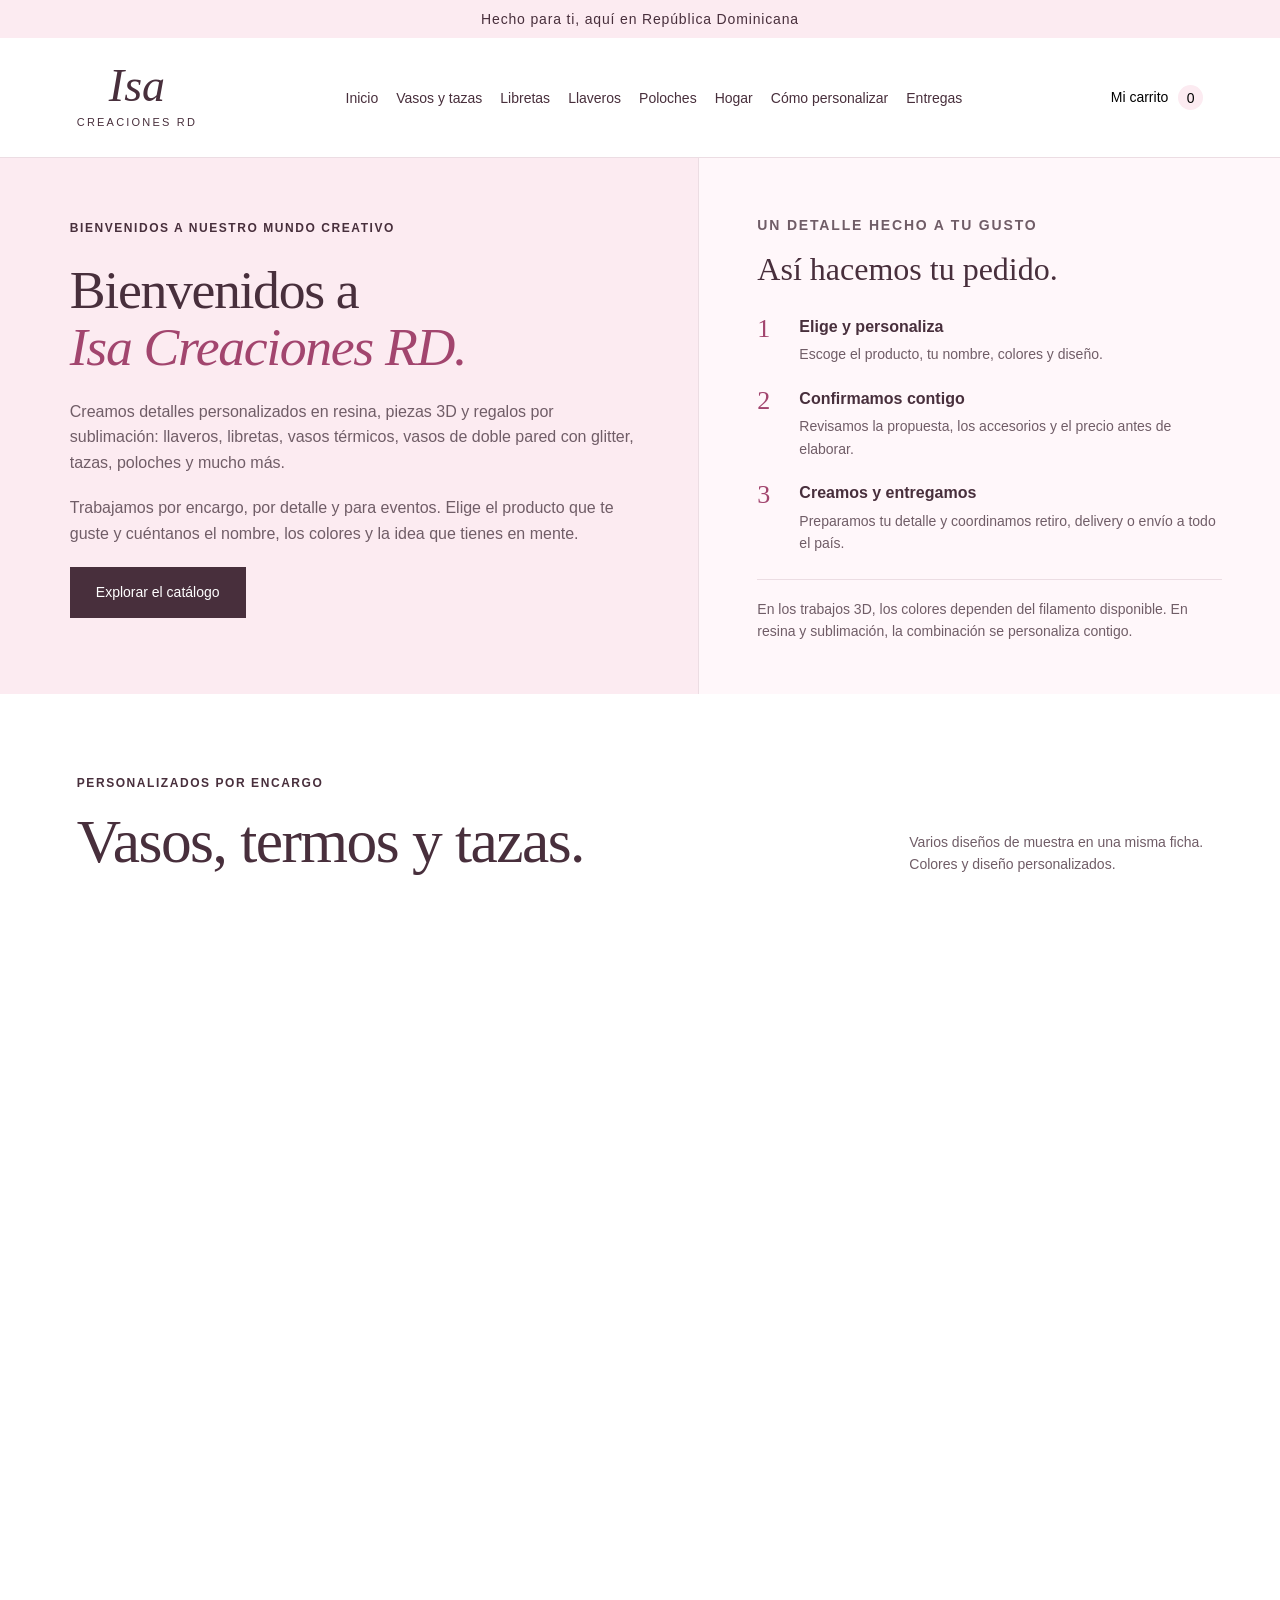
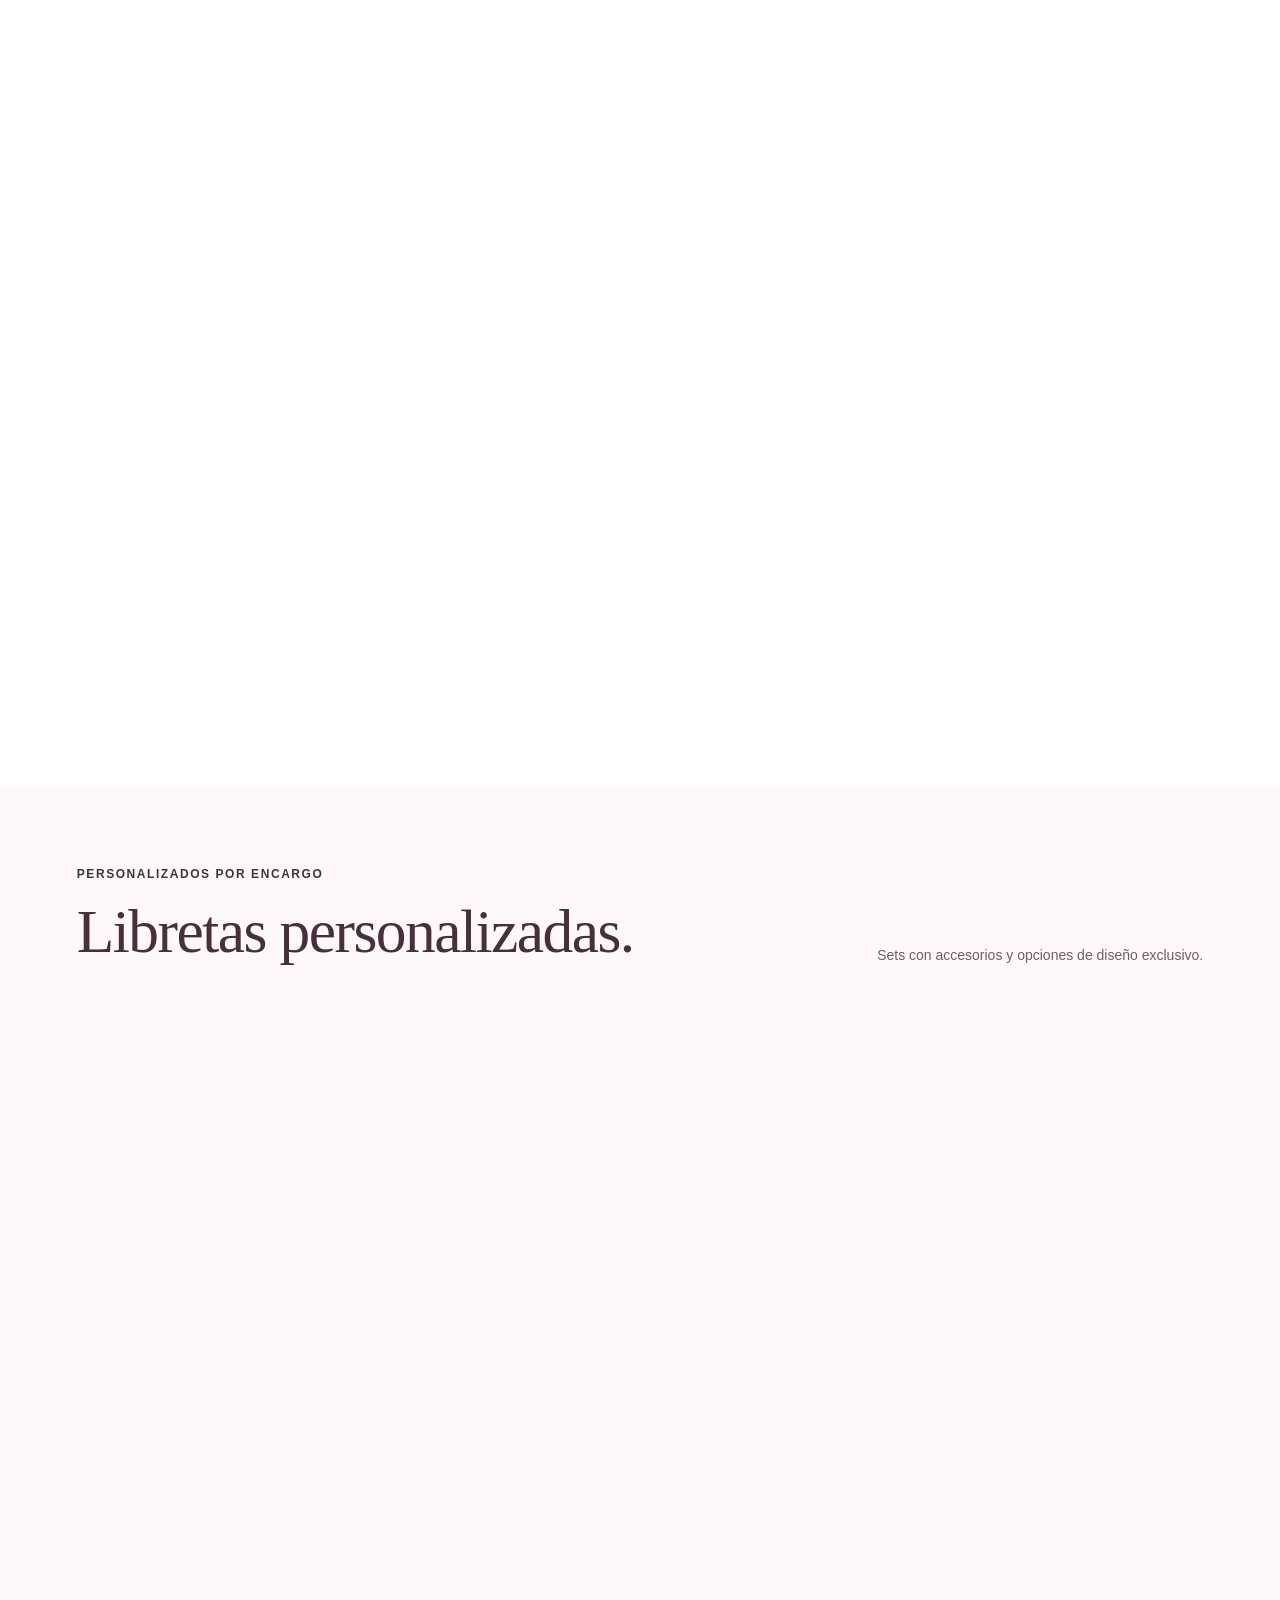
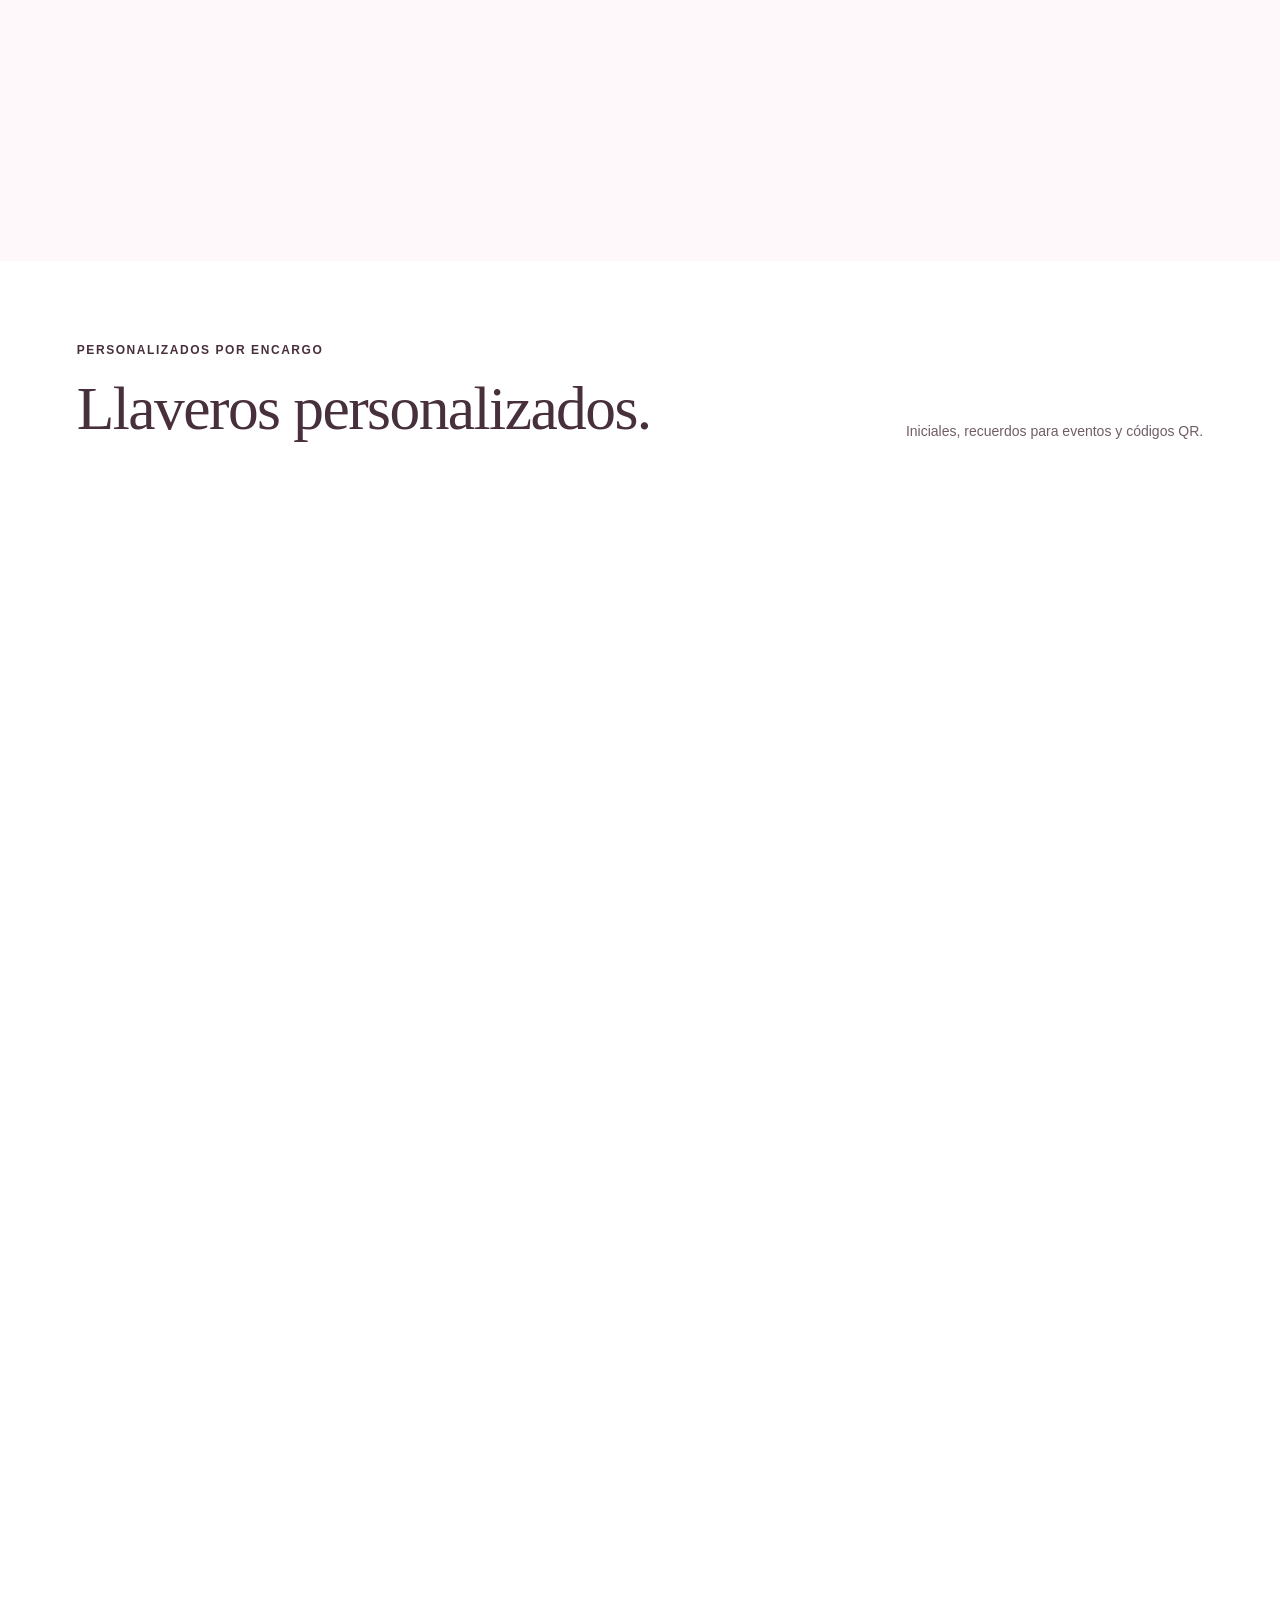
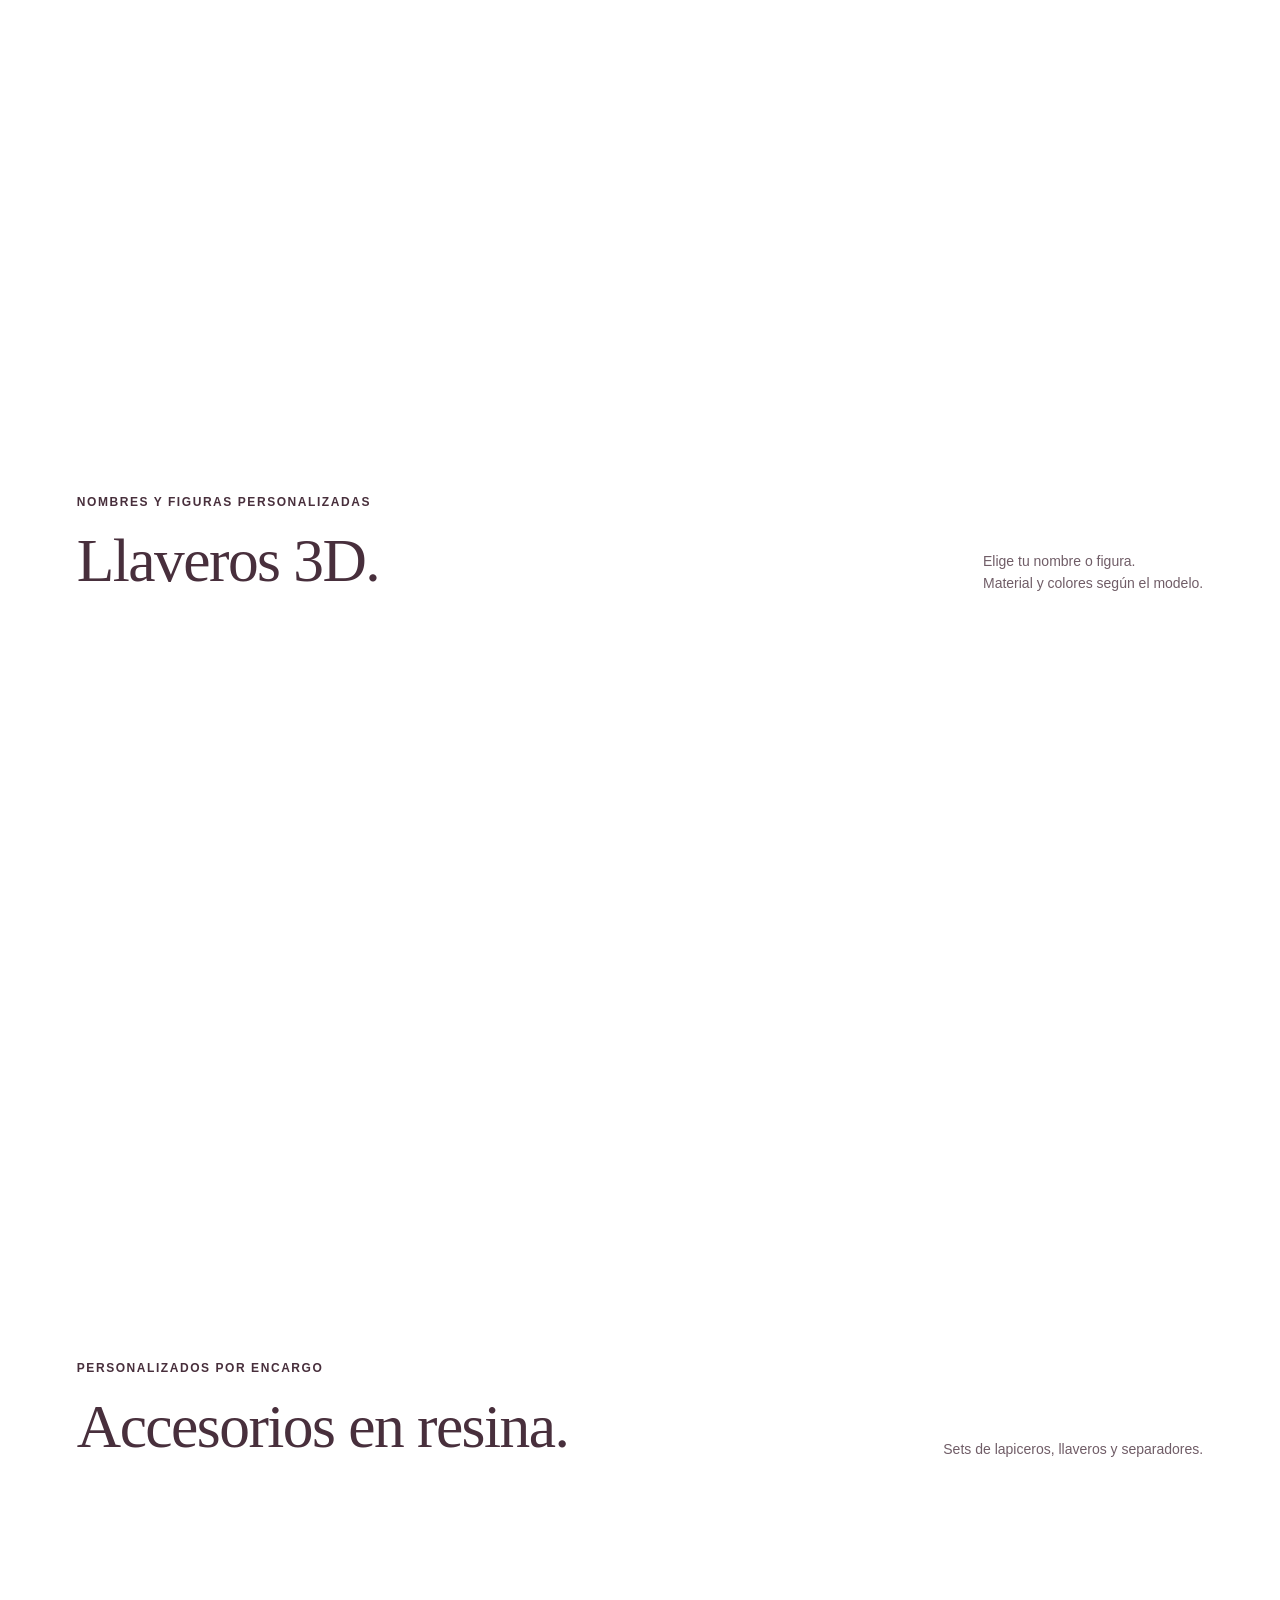
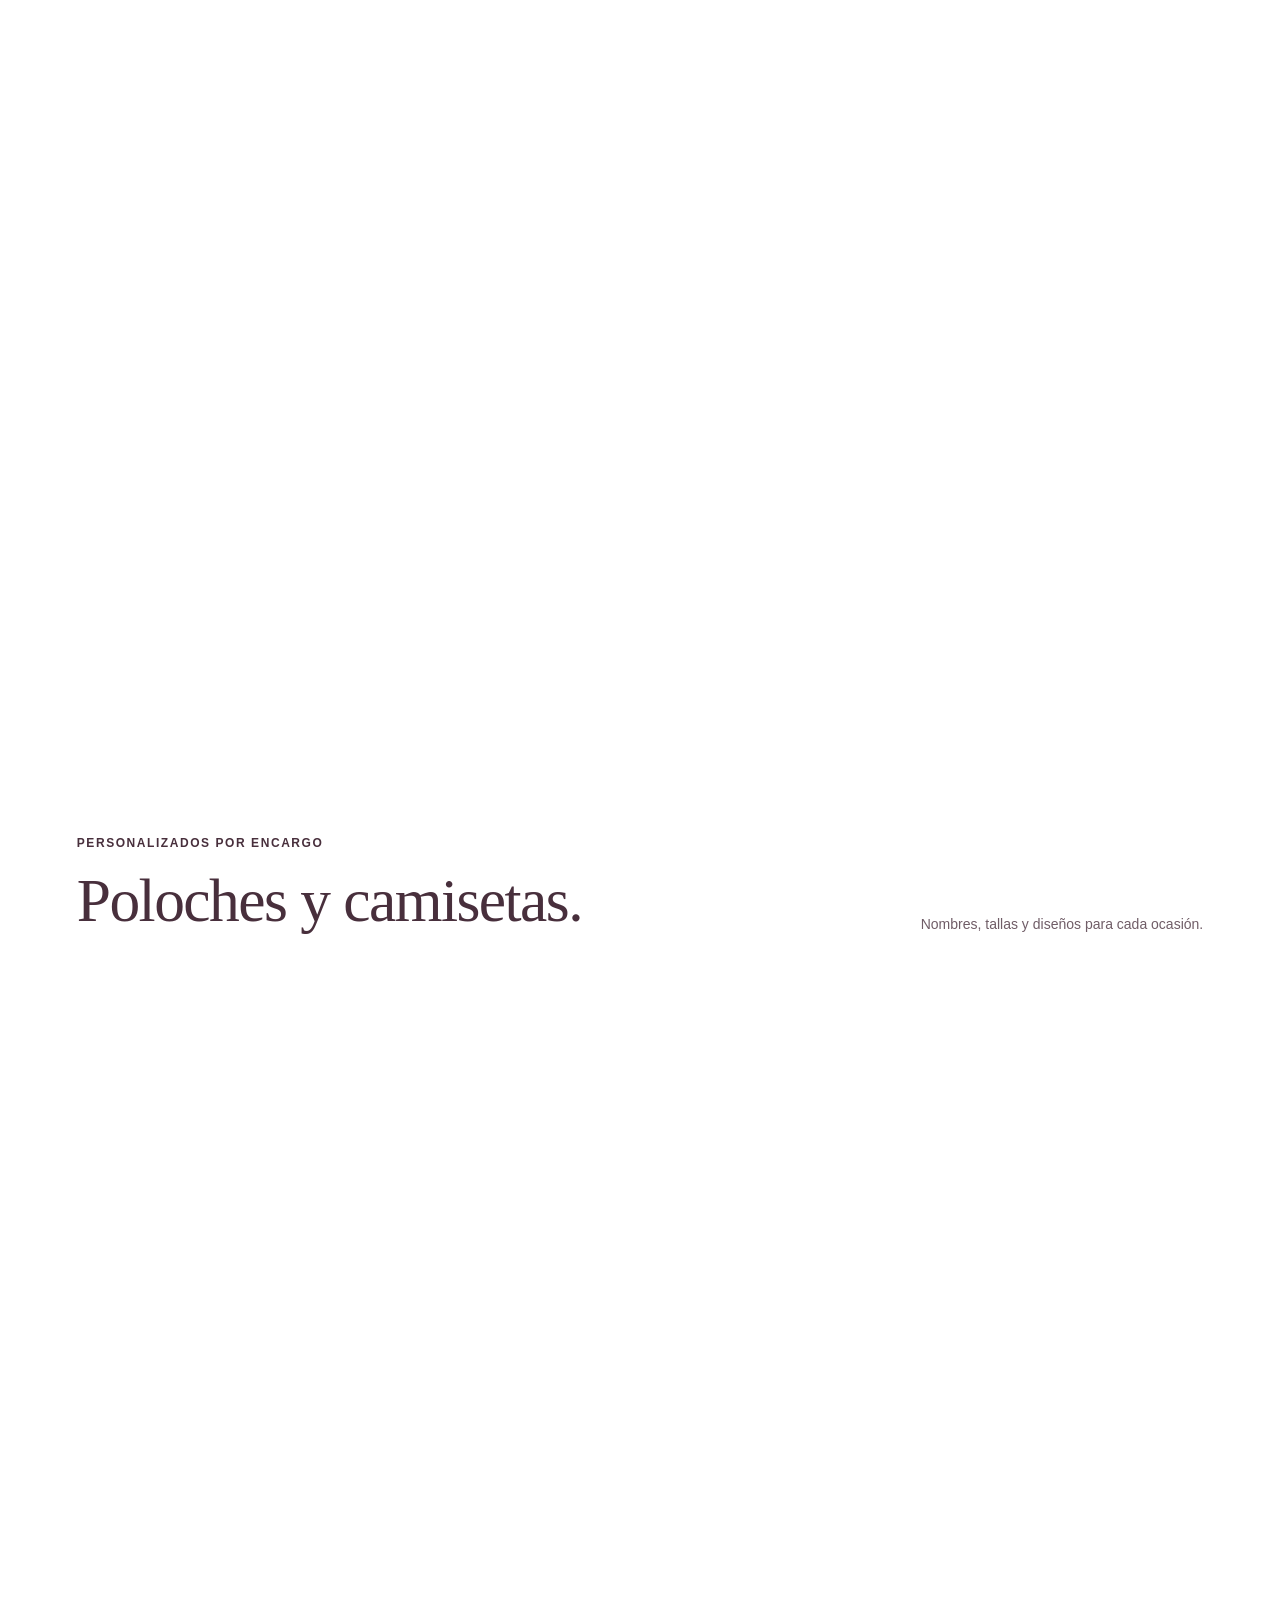
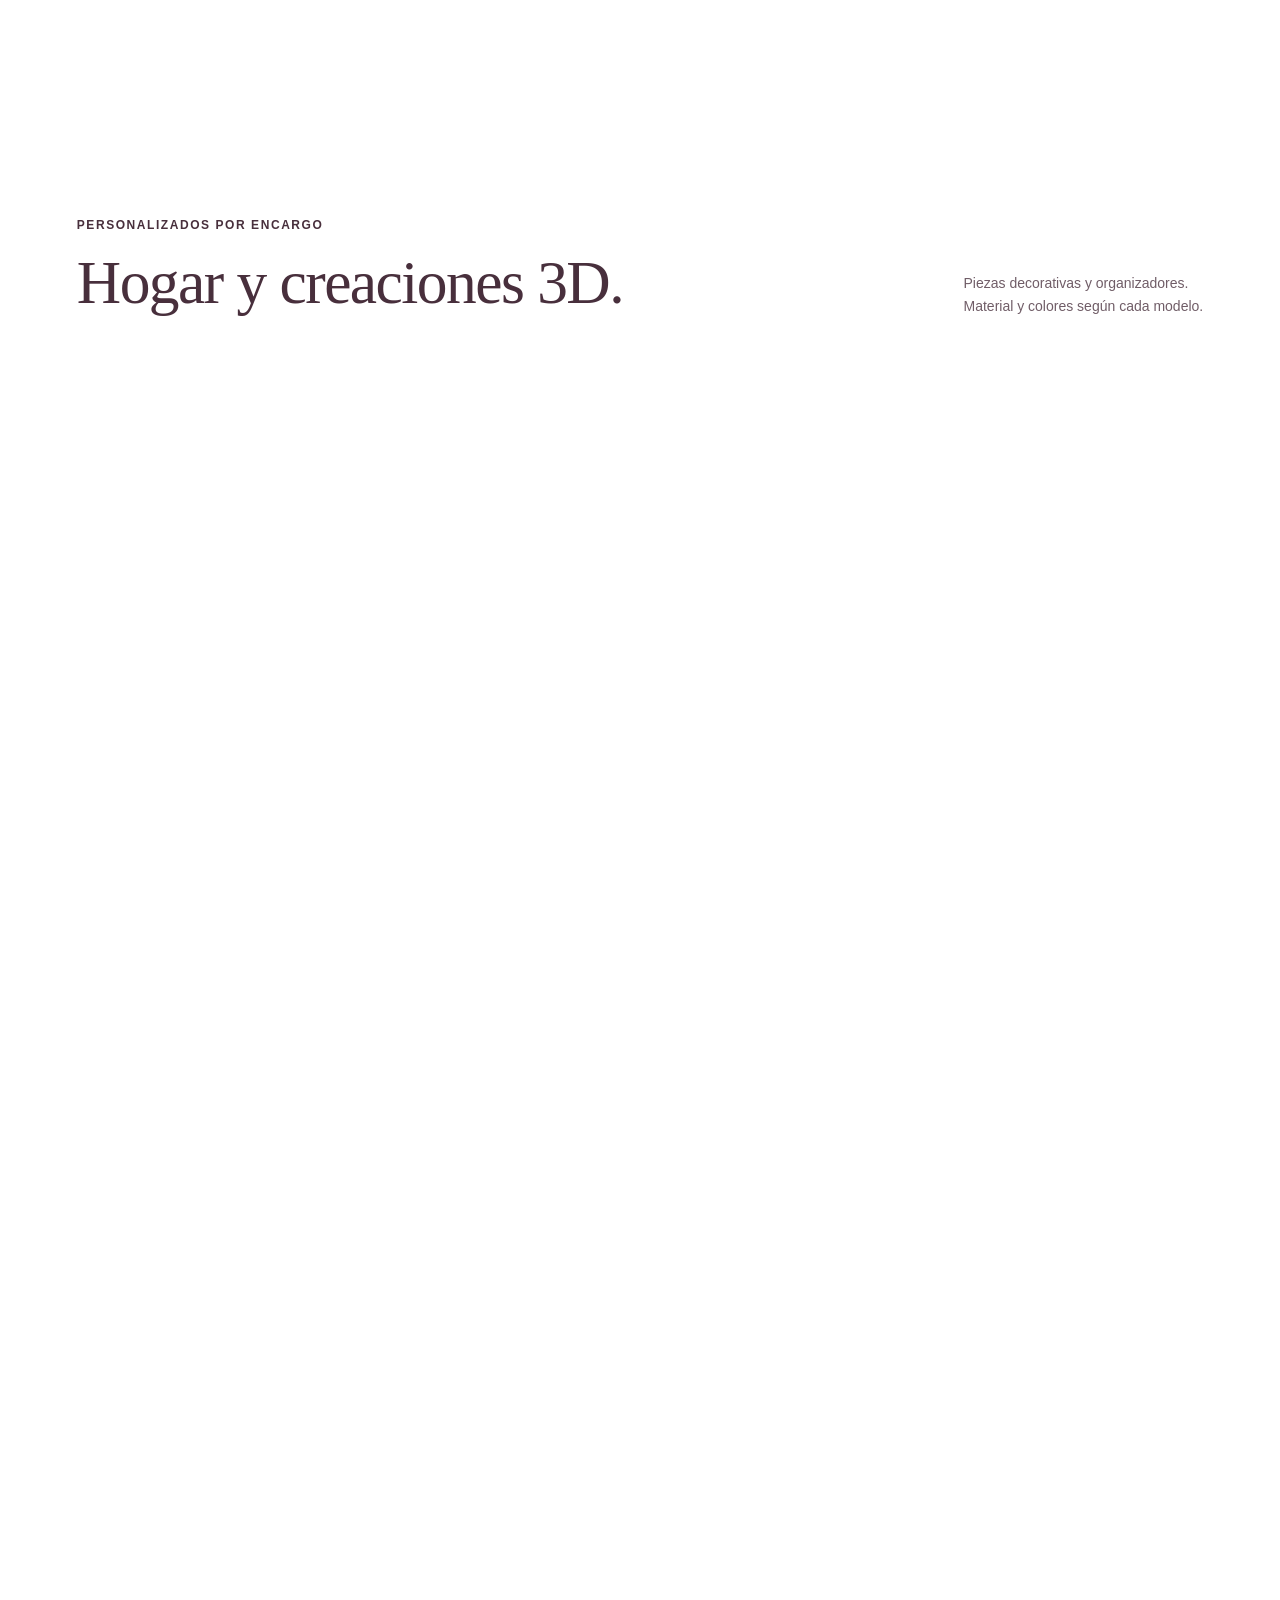
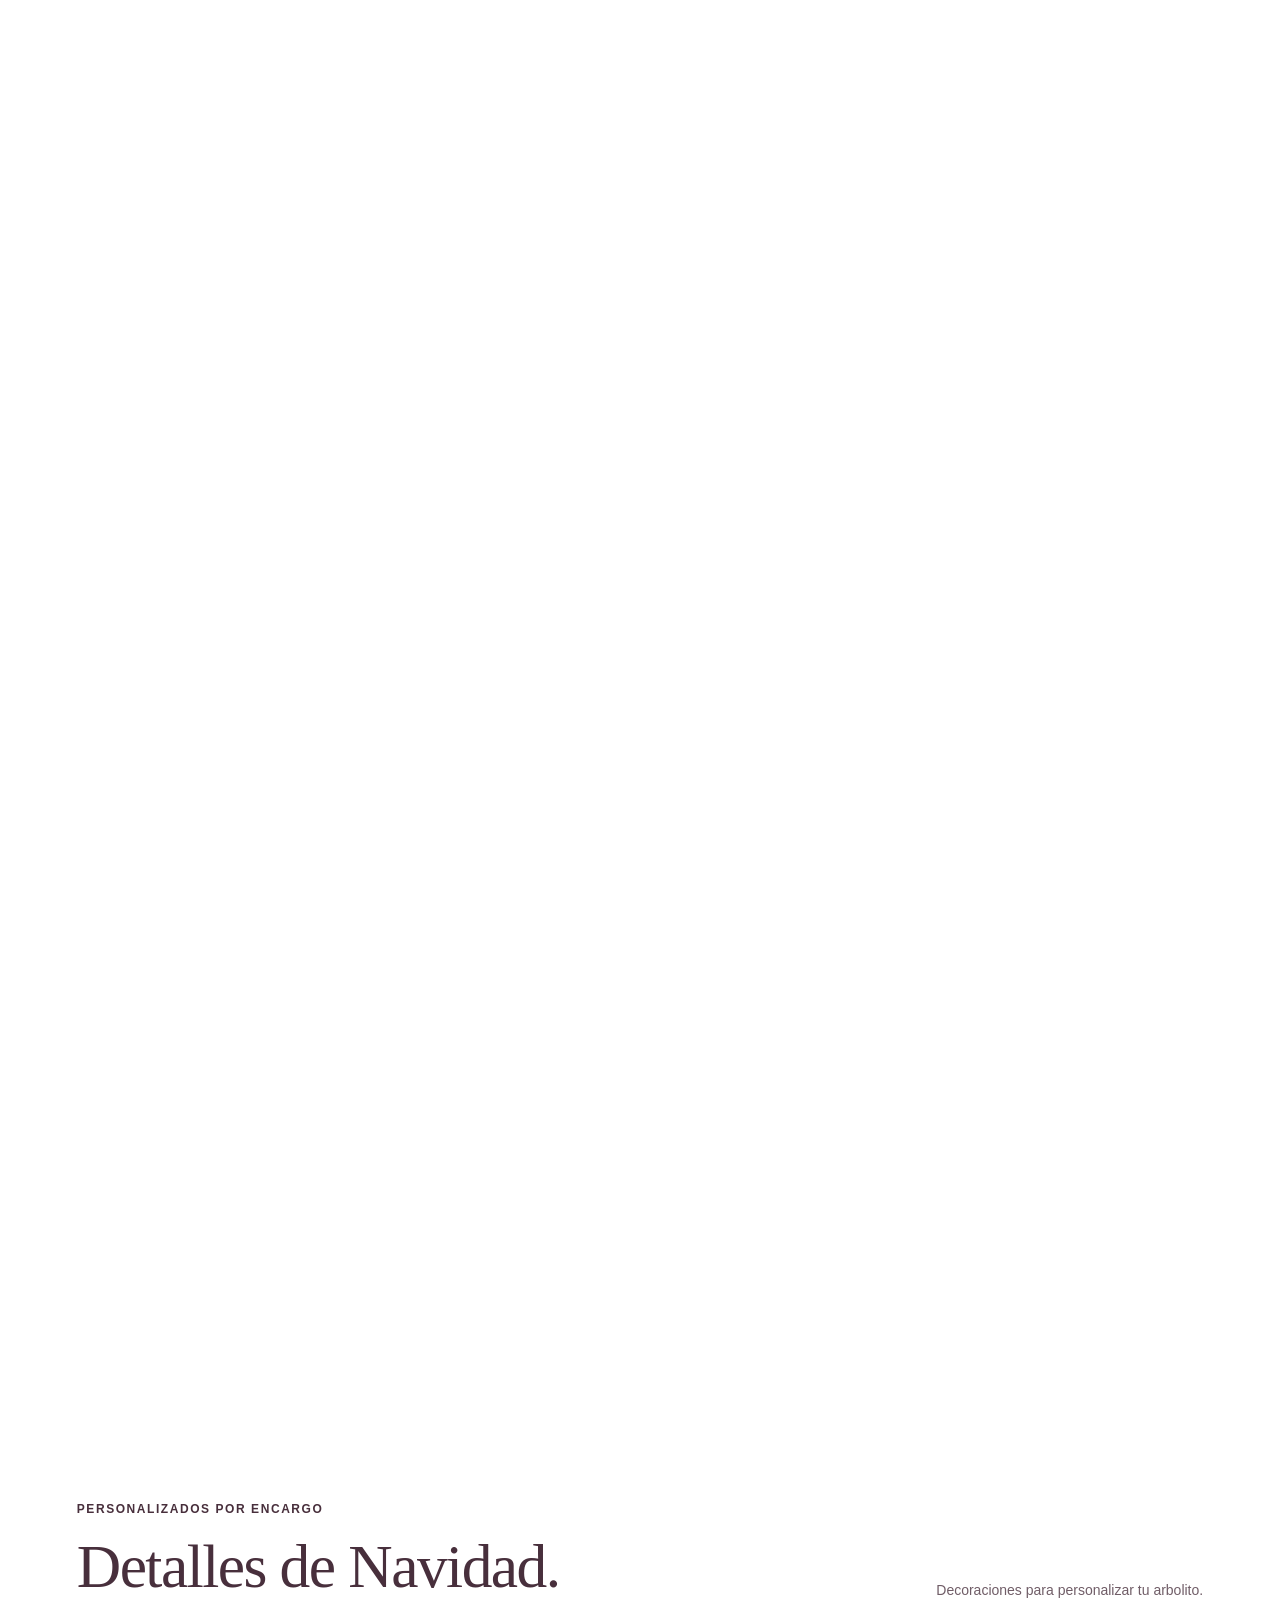
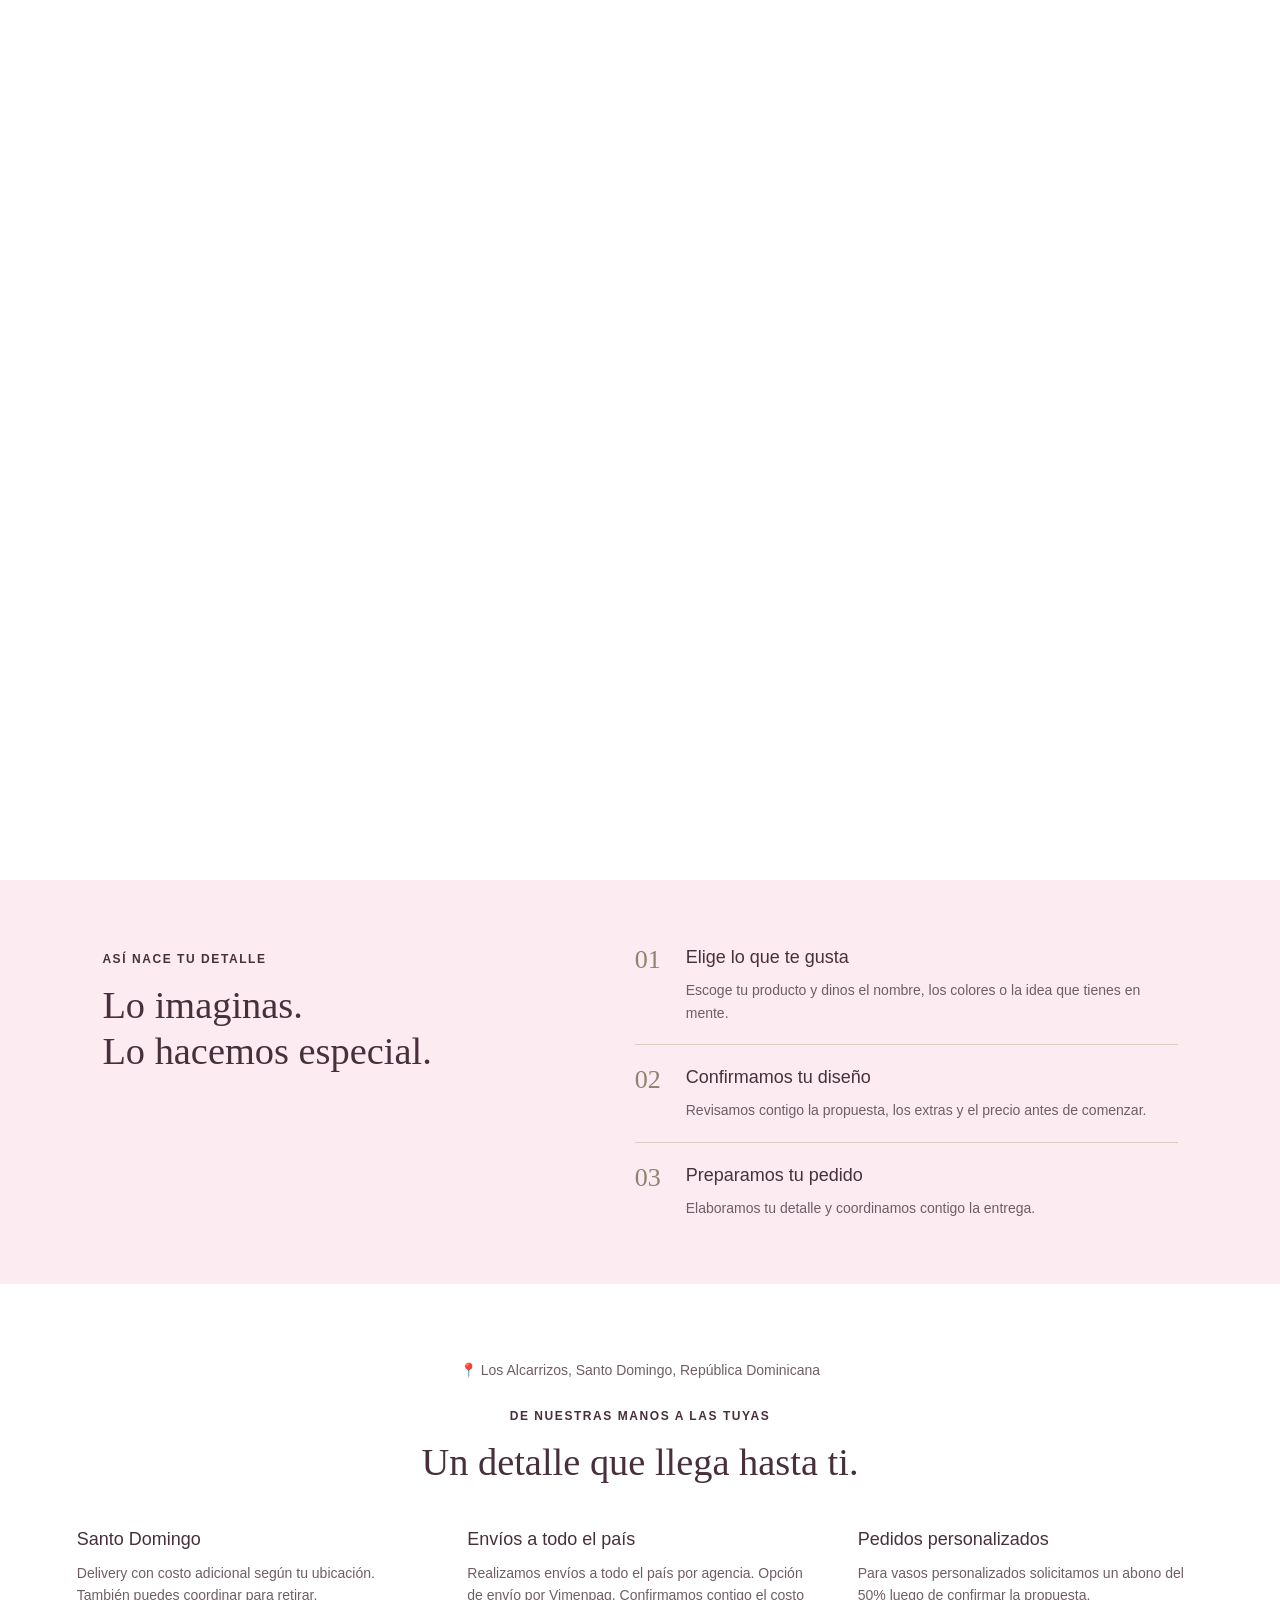
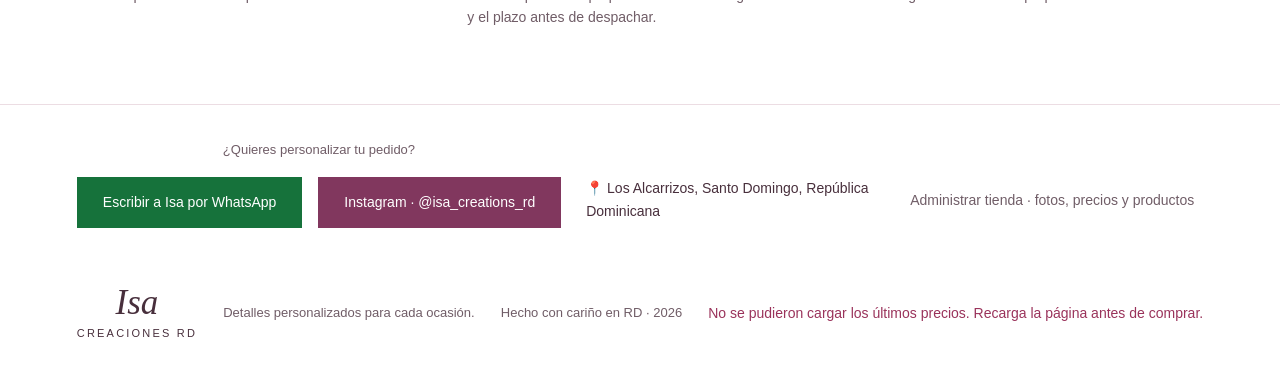
==== commit 45c13674: "Add GitHub-authenticated visual product editor for Netlify shop" ====
--- a/public/index.html
+++ b/public/index.html
@@ -4,7 +4,7 @@
 <meta charset="utf-8"><meta name="viewport" content="width=device-width,initial-scale=1">
 <title>Isa creations RD · Detalles personalizados</title><meta name="description" content="Vasos, llaveros, regalos y decoraciones 3D personalizados en República Dominicana. Descubre Isa Creaciones RD.">
 <link rel="icon" type="image/svg+xml" href="data:image/svg+xml,%3Csvg xmlns='http://www.w3.org/2000/svg' viewBox='0 0 32 32'%3E%3Crect width='32' height='32' rx='8' fill='%23fcebf1'/%3E%3Ctext x='16' y='23' text-anchor='middle' font-family='Georgia' font-size='24' fill='%23482f3c'%3Ei%3C/text%3E%3C/svg%3E">
-<link rel="stylesheet" href="style.css?v=bienvenida-catalogo-4"><script>window.catalogProducts=[{"id": "posavasos", "name": "Juego de posavasos con soporte", "images": ["https://isa-creaciones-rd.mariaisabel13315.chatgpt.site/catalogo/posavasos-1.jpg?v=catalog-nuevos-23", "https://isa-creaciones-rd.mariaisabel13315.chatgpt.site/catalogo/posavasos-2.jpg?v=catalog-nuevos-23", "https://isa-creaciones-rd.mariaisabel13315.chatgpt.site/catalogo/posavasos-3.jpg?v=catalog-nuevos-23", "https://isa-creaciones-rd.mariaisabel13315.chatgpt.site/catalogo/posavasos-4.jpg?v=catalog-nuevos-23", "https://isa-creaciones-rd.mariaisabel13315.chatgpt.site/catalogo/posavasos-5.jpg?v=catalog-nuevos-23"], "description": "Posavasos redondos con soporte organizador.", "tones": "Rosado claro", "price": null, "category": "hogar", "material": "por-confirmar"}, {"id": "portavelas-ondas", "name": "Portavelas de ondas", "images": ["https://isa-creaciones-rd.mariaisabel13315.chatgpt.site/catalogo/portavelas-ondas-1.jpg?v=catalog-nuevos-23"], "description": "Diseño de ondas en diferentes alturas.", "tones": "Rosado", "price": null, "category": "hogar", "material": "por-confirmar"}, {"id": "corazones", "name": "Floreros corazón", "images": ["https://isa-creaciones-rd.mariaisabel13315.chatgpt.site/catalogo/corazones-1.jpg?v=catalog-nuevos-23"], "description": "Diseños de corazón con espacio para un tubo floral.", "tones": "Blanco", "price": null, "category": "hogar", "material": "por-confirmar"}, {"id": "portavelas-espiral", "name": "Portavelas espiral", "images": ["https://isa-creaciones-rd.mariaisabel13315.chatgpt.site/catalogo/portavelas-espiral-1.jpg?v=catalog-nuevos-23"], "description": "Diseño escultórico con curvas y textura.", "tones": "Blanco, negro y beige", "price": null, "category": "hogar", "material": "por-confirmar"}, {"id": "floreros", "name": "Floreros acanalados", "images": ["https://isa-creaciones-rd.mariaisabel13315.chatgpt.site/catalogo/floreros-1.jpg?v=catalog-nuevos-23"], "description": "Floreros de líneas verticales en diferentes tamaños.", "tones": "Crema y marrón", "price": 800, "category": "hogar", "material": "por-confirmar"}, {"id": "home-tapa", "name": "Conjunto HOME con recipiente", "images": ["https://isa-creaciones-rd.mariaisabel13315.chatgpt.site/catalogo/home-tapa-1.jpg?v=catalog-nuevos-23"], "description": "Conjunto decorativo con bandeja, florero, recipiente con tapa y portavelas.", "tones": "Crema", "price": null, "category": "hogar", "material": "por-confirmar"}, {"id": "home-arcos", "name": "Conjunto HOME con arcos", "images": ["https://isa-creaciones-rd.mariaisabel13315.chatgpt.site/catalogo/home-arcos-1.jpg?v=catalog-nuevos-23"], "description": "Conjunto decorativo con bandeja, arcos, florero y portavelas.", "tones": "Crema", "price": null, "category": "hogar", "material": "por-confirmar"}, {"id": "bandeja-ovalada", "name": "Conjunto con bandeja ovalada", "images": ["https://isa-creaciones-rd.mariaisabel13315.chatgpt.site/catalogo/bandeja-ovalada-1.jpg?v=catalog-nuevos-23"], "description": "Bandeja ovalada con florero, detalle de corazón y portavelas.", "tones": "Crema", "price": null, "category": "hogar", "material": "por-confirmar"}, {"id": "maceteros", "name": "Maceteros de burbujas", "images": ["https://isa-creaciones-rd.mariaisabel13315.chatgpt.site/catalogo/maceteros-1.jpg?v=catalog-nuevos-23"], "description": "Maceteros con textura de burbujas y base.", "tones": "Terracota, blanco y verde", "price": 1400, "category": "hogar", "material": "por-confirmar"}, {"id": "caja", "name": "Caja organizadora con tapa", "images": ["https://isa-creaciones-rd.mariaisabel13315.chatgpt.site/catalogo/caja-1.jpg?v=catalog-nuevos-23"], "description": "Caja rectangular acanalada para organizar pequeños objetos.", "tones": "Crema", "price": null, "category": "hogar", "material": "por-confirmar"}, {"id": "estante-flores", "name": "Estante con flores", "images": ["https://isa-creaciones-rd.mariaisabel13315.chatgpt.site/catalogo/estante-flores-1.jpg?v=catalog-nuevos-23"], "description": "Estante decorativo de pared con cuatro ganchos y flores.", "tones": "Marrón y rosado", "price": null, "category": "hogar", "material": "por-confirmar"}, {"id": "estante-arcos", "name": "Organizador de llaves con arcos", "images": ["https://isa-creaciones-rd.mariaisabel13315.chatgpt.site/catalogo/estante-arcos-1.jpg?v=catalog-nuevos-23"], "description": "Repisa con ganchos y diseño de arcos para organizar tus detalles.", "tones": "Crema", "price": 1700, "category": "hogar", "material": "por-confirmar"}, {"id": "estante-florero", "name": "Organizador de llaves con florero", "images": ["https://isa-creaciones-rd.mariaisabel13315.chatgpt.site/catalogo/estante-florero-1.jpg?v=catalog-nuevos-23"], "description": "Repisa con ganchos y espacio decorativo para flores.", "tones": "Beige", "price": 1700, "category": "hogar", "material": "por-confirmar"}, {"id": "bandejas-burbujas", "name": "Bandejitas de burbujas", "images": ["https://isa-creaciones-rd.mariaisabel13315.chatgpt.site/catalogo/bandejas-burbujas-1.jpg?v=catalog-nuevos-23"], "description": "Bandejitas redondas para joyas y pequeños detalles.", "tones": "Beige, rosado, azul y gris", "price": null, "category": "hogar", "material": "por-confirmar"}, {"id": "navidad", "name": "Adornos navideños con nombre", "images": ["https://isa-creaciones-rd.mariaisabel13315.chatgpt.site/catalogo/navidad-1.jpg?v=catalog-nuevos-23"], "description": "Círculos navideños de 3.85 pulgadas, personalizados con el nombre que elijas. Para tamaños más grandes, solicita una personalización; el precio se cotiza según el tamaño.", "tones": "Crema, marrón, verde y rojo", "price": 150, "category": "navidad", "material": "por-confirmar", "originalPrice": 300, "unit": "pieza"}, {"id": "llavero-rojo-negro", "name": "Llavero de inicial personalizado en resina", "images": ["https://isa-creaciones-rd.mariaisabel13315.chatgpt.site/catalogo/llavero-rojo-negro-1-clean.png?v=catalog-nuevos-23", "https://isa-creaciones-rd.mariaisabel13315.chatgpt.site/catalogo/llavero-rojo-negro-2-clean.png?v=catalog-nuevos-23", "https://isa-creaciones-rd.mariaisabel13315.chatgpt.site/catalogo/llavero-azul-1-clean.png?v=catalog-nuevos-23", "https://isa-creaciones-rd.mariaisabel13315.chatgpt.site/catalogo/llavero-marino-1-clean.png?v=catalog-nuevos-23", "https://isa-creaciones-rd.mariaisabel13315.chatgpt.site/catalogo/llavero-marino-2-clean.png?v=catalog-nuevos-23", "https://isa-creaciones-rd.mariaisabel13315.chatgpt.site/catalogo/llavero-marino-3-clean.png?v=catalog-nuevos-23", "https://isa-creaciones-rd.mariaisabel13315.chatgpt.site/catalogo/llavero-flores-1-clean.png?v=catalog-nuevos-23"], "description": "Elige tu inicial, nombre, colores y diseño. Las fotos muestran estilos con flores, glitter o detalles marinos; dijes y acabados se coordinan contigo.", "tones": "Rojo y negro", "price": 500, "category": "llaveros", "material": "resina", "aliases": ["llavero-azul", "llavero-marino", "llavero-flores"], "previousNames": ["Inicial en rojo y negro", "Inicial en azul y dorado", "Inicial de estilo marino", "Iniciales con flores y dijes"], "colors": "Colores y diseño personalizados. Se coordinan contigo al hacer el pedido.", "previousDescriptions": ["Llaveros de resina con inicial, nombre y detalles en rojo y negro.", "Llavero de resina con inicial, nombre y detalles dorados.", "Iniciales de resina con detalles marinos. Elige tu letra y personalización.", "Iniciales con flores, detalles brillantes y dijes decorativos."]}, {"id": "llavero-eventos", "name": "Llaveros para eventos", "images": ["https://isa-creaciones-rd.mariaisabel13315.chatgpt.site/catalogo/llavero-eventos-1-clean.png?v=catalog-nuevos-23"], "description": "Recuerdos personalizados con nombres, fechas o iniciales para bodas, cumpleaños y otras ocasiones. Precio por un llavero. Diseños especiales con más decoración o materiales pueden variar.", "tones": "Varios tonos según diseño", "price": 350, "category": "llaveros", "material": "resina", "colors": "Colores y diseño personalizados. Se coordinan contigo al hacer el pedido.", "unit": "pieza", "includes": "Un llavero personalizado. Los varios diseños de la foto son opciones de referencia; precio por pieza."}, {"id": "llavero-qr", "name": "Llavero personalizado con QR", "images": ["https://isa-creaciones-rd.mariaisabel13315.chatgpt.site/catalogo/llavero-qr-1-clean.png?v=catalog-nuevos-23"], "description": "Lleva el enlace de tus redes o negocio en un llavero personalizado. Se verifica el código QR antes de elaborar. Precio por un llavero. Diseños especiales con más decoración o materiales pueden variar.", "tones": "Turquesa, blanco y dorado", "price": 350, "category": "llaveros", "material": "resina", "colors": "Colores y diseño personalizados. Se coordinan contigo al hacer el pedido.", "unit": "pieza"}, {"id": "libreta-negra", "name": "Set de libreta personalizado en resina", "images": ["https://isa-creaciones-rd.mariaisabel13315.chatgpt.site/catalogo/libreta-negra-clean.png?v=catalog-nuevos-23", "https://isa-creaciones-rd.mariaisabel13315.chatgpt.site/catalogo/libreta-azul-clean.png?v=catalog-nuevos-23", "https://isa-creaciones-rd.mariaisabel13315.chatgpt.site/catalogo/libreta-rosada-clean.png?v=catalog-nuevos-23", "https://isa-creaciones-rd.mariaisabel13315.chatgpt.site/catalogo/libreta-roja-clean.png?v=catalog-nuevos-23", "https://isa-creaciones-rd.mariaisabel13315.chatgpt.site/catalogo/libreta-crema-clean.png?v=catalog-nuevos-23"], "description": "Set completo personalizado en resina. Por separado: libreta RD$1,500; lapicero RD$500; llavero RD$500; separador RD$500. Para diseños especiales con más decoración o materiales, el precio puede variar.", "tones": "Negro, blanco y dorado", "price": 2500, "category": "libretas", "material": "resina", "unit": "juego", "includes": "Libreta + lapicero + llavero + separador, personalizados en el color y diseño elegido.", "aliases": ["libreta-azul", "libreta-rosada", "libreta-roja", "libreta-crema"], "previousNames": ["Set de libreta en negro y dorado", "Set de libreta en azul y dorado", "Set de libreta en rosado y dorado", "Set de libreta en rojo y dorado", "Set de libreta en crema y dorado"], "colors": "Colores y diseño personalizados. Se coordinan contigo al hacer el pedido.", "previousDescriptions": ["Set personalizado con libreta de tapas en resina, lapicero, llavero de inicial y separador de páginas. Nombre y combinación de colores a tu gusto.", "Set personalizado con libreta de tapas en resina, lapicero, llavero de inicial y separador de páginas. Nombre y combinación de colores a tu gusto.", "Set personalizado con libreta de tapas en resina, lapicero, llavero de inicial y separador de páginas. Nombre y combinación de colores a tu gusto.", "Set personalizado con libreta de tapas en resina, lapicero, llavero de inicial y separador de páginas. Nombre y combinación de colores a tu gusto.", "Set personalizado con libreta de tapas en resina, lapicero, llavero de inicial y separador de páginas. Nombre y combinación de colores a tu gusto."], "originalPrice": 3000, "individualTotal": 2950}, {"id": "libreta-exclusiva", "name": "Set de libreta de diseño exclusivo en resina", "images": ["https://isa-creaciones-rd.mariaisabel13315.chatgpt.site/catalogo/libreta-exclusiva-clean.png?v=catalog-nuevos-23"], "description": "El precio incluye las tres piezas de la foto: libreta RD$1,500 + lapicero RD$500 + separador RD$500 = RD$2,500. Personalizados en el color y diseño elegido. Para diseños especiales con más decoración o materiales, el precio puede variar.", "tones": "Blanco y dorado", "price": 2500, "category": "libretas", "material": "resina", "unit": "juego", "includes": "Libreta + lapicero + separador de hojas.", "colors": "Colores y diseño personalizados. Se coordinan contigo al hacer el pedido."}, {"id": "vaso-bombon", "name": "Vaso de doble pared con glitter y tapa decorada", "images": ["https://isa-creaciones-rd.mariaisabel13315.chatgpt.site/catalogo/vaso-bombon-clean.png?v=catalog-nuevos-23", "https://isa-creaciones-rd.mariaisabel13315.chatgpt.site/catalogo/vaso-bellota-original.jpg?v=catalog-nuevos-23", "https://isa-creaciones-rd.mariaisabel13315.chatgpt.site/catalogo/vaso-burbuja-clean.png?v=catalog-nuevos-23"], "description": "Vaso de doble pared estilo snow globe, con glitter, tapa decorada y sorbete. Las fotos muestran ejemplos del mismo modelo; elige tu nombre, colores y diseño. Tamaño y extras por confirmar.", "tones": "Rosado y rojo", "price": null, "category": "vasos", "material": "otro", "unit": "pieza", "includes": "Vaso, tapa decorada y sorbete.", "aliases": ["vaso-bellota", "vaso-burbuja"], "previousNames": ["Vaso de doble pared · Bombón", "Vaso de doble pared · Bellota", "Vaso de doble pared · Burbuja"], "colors": "Colores y diseño personalizados. Se coordinan contigo al hacer el pedido.", "previousDescriptions": ["Vaso de doble pared con brillo, detalles de corazones y estrellas, tapa decorada y sorbete. Personalización y tamaño por confirmar.", "Vaso de doble pared con brillo, detalles de corazones y estrellas, tapa decorada y sorbete. Personalización y tamaño por confirmar.", "Vaso de doble pared con brillo, detalles de corazones y estrellas, tapa decorada y sorbete. Personalización y tamaño por confirmar."]}, {"id": "colador-fregadero", "name": "Colador organizador para fregadero", "images": ["https://isa-creaciones-rd.mariaisabel13315.chatgpt.site/catalogo/colador-fregadero.jpg?v=catalog-nuevos-23"], "description": "Diseño rectangular para separar restos y dejar escurrir el agua en el fregadero. Medidas y material por confirmar.", "tones": "Blanco y gris", "price": null, "category": "hogar", "material": "por-confirmar", "unit": "pieza"}, {"id": "vaso", "name": "Vaso térmico sublimado · 20 oz", "images": ["https://isa-creaciones-rd.mariaisabel13315.chatgpt.site/catalogo/vasos-portada-completa.jpg", "https://isa-creaciones-rd.mariaisabel13315.chatgpt.site/catalogo/vaso-rosado-personalizado.jpg", "https://isa-creaciones-rd.mariaisabel13315.chatgpt.site/products.jpg?v=catalog-nuevos-23", "https://isa-creaciones-rd.mariaisabel13315.chatgpt.site/catalogo/vaso-sublimado-azul.jpg?v=catalog-nuevos-23", "https://isa-creaciones-rd.mariaisabel13315.chatgpt.site/catalogo/vaso-peluqueria.jpg?v=catalog-nuevos-23", "https://isa-creaciones-rd.mariaisabel13315.chatgpt.site/catalogo/vaso-venom.jpg?v=catalog-nuevos-23"], "description": "Vaso térmico de 20 oz personalizado por sublimación con nombre y diseño. Precio base sin pedrería ni otros extras; los adicionales se cotizan aparte.", "category": "vasos", "includes": "Vaso, tapa y sorbete.", "unit": "pieza", "price": 1000, "material": "otro", "tones": "Colores y diseño personalizados", "colors": "Colores y diseño personalizados. Se coordinan contigo al hacer el pedido.", "originalPrice": 1350}, {"id": "termo-taza", "name": "Combo de termo 20 oz + taza", "images": ["https://isa-creaciones-rd.mariaisabel13315.chatgpt.site/catalogo/combo-termotaza-clean.png?v=catalog-nuevos-23"], "description": "Combo de termo de 20 oz y taza con diseños a juego. Oferta: RD$1,350; precio regular del combo RD$1,750. Ahorras RD$400. Personaliza el nombre, los colores y el tema. Presentación de regalo por confirmar.", "category": "vasos", "includes": "Termo de 20 oz + taza personalizados.", "unit": "juego", "price": 1350, "material": "otro", "tones": "Colores y diseño personalizados", "colors": "Colores y diseño personalizados. Se coordinan contigo al hacer el pedido.", "originalPrice": 1750}, {"id": "tazas", "name": "Tazas personalizadas por sublimación", "images": ["https://isa-creaciones-rd.mariaisabel13315.chatgpt.site/catalogo/taza-cafe.jpg?v=catalog-nuevos-23", "https://isa-creaciones-rd.mariaisabel13315.chatgpt.site/catalogo/tazas-animales.jpg?v=catalog-nuevos-23", "https://isa-creaciones-rd.mariaisabel13315.chatgpt.site/catalogo/taza-manicura.jpg?v=catalog-nuevos-23"], "description": "Una taza con el nombre, frase, foto o diseño que prefieras. Las imágenes muestran ejemplos de personalización; las tazas se ofrecen por pieza.", "category": "vasos", "includes": "Una taza personalizada.", "unit": "pieza", "price": 350, "material": "otro", "tones": "Colores y diseño personalizados", "colors": "Colores y diseño personalizados. Se coordinan contigo al hacer el pedido."}, {"id": "poloches", "name": "Poloches y camisetas personalizados", "images": ["https://isa-creaciones-rd.mariaisabel13315.chatgpt.site/catalogo/poloche-cumpleanos.jpg?v=catalog-nuevos-23", "https://isa-creaciones-rd.mariaisabel13315.chatgpt.site/catalogo/poloches-navidad.jpg?v=catalog-nuevos-23", "https://isa-creaciones-rd.mariaisabel13315.chatgpt.site/catalogo/poloches-personajes.jpg?v=catalog-nuevos-23", "https://isa-creaciones-rd.mariaisabel13315.chatgpt.site/catalogo/poloches-colores.jpg?v=catalog-nuevos-23"], "description": "Personalización para cumpleaños, familia, Navidad y otras ocasiones. Nombres, diseños y tallas a tu gusto. Sublimación en prendas claras; confirma las opciones de tela y técnica para cada color.", "category": "ropa", "includes": "Un poloche o camiseta personalizado.", "unit": "pieza", "price": null, "material": "otro", "tones": "Colores y diseño personalizados", "colors": "Colores y diseño personalizados. Se coordinan contigo al hacer el pedido."}, {"id": "set-accesorios-resina", "name": "Set de accesorios en resina", "images": ["https://isa-creaciones-rd.mariaisabel13315.chatgpt.site/catalogo/set-accesorios-dorado.jpg?v=catalog-nuevos-23"], "description": "Combo de lapicero + llavero + separador de hojas por RD$1,450. Por separado: lapicero RD$500 + llavero RD$500 + separador RD$500 = RD$1,500. Color y diseño personalizados. Diseños especiales con más decoración o materiales pueden variar.", "category": "resina", "includes": "Lapicero + llavero + separador de hojas.", "unit": "juego", "price": 1450, "material": "resina", "tones": "Colores y diseño personalizados", "colors": "Colores y diseño personalizados. Se coordinan contigo al hacer el pedido.", "originalPrice": 1500, "individualTotal": true}, {"id": "set-lapicero-llavero", "name": "Set de lapicero y llavero", "images": ["https://isa-creaciones-rd.mariaisabel13315.chatgpt.site/catalogo/set-lapicero-rosado-clean.png?v=catalog-nuevos-23"], "description": "Combo de lapicero + llavero personalizados por RD$950. Por separado: lapicero RD$500 + llavero RD$500 = RD$1,000. Color y diseño a elegir. Diseños especiales con más decoración o materiales pueden variar.", "category": "resina", "includes": "Lapicero + llavero personalizados.", "unit": "juego", "price": 950, "material": "resina", "tones": "Colores y diseño personalizados", "colors": "Colores y diseño personalizados. Se coordinan contigo al hacer el pedido.", "originalPrice": 1000, "individualTotal": true}, {"id": "llavero-gatito-3d", "name": "Llavero articulado de gatito 3D", "images": ["https://isa-creaciones-rd.mariaisabel13315.chatgpt.site/catalogo/llavero-gatito-3d-1.jpeg?v=catalog-nuevos-23"], "description": "Gatito articulado para llevar en tus llaves. Personaliza la combinación de colores; las fotos muestran ejemplos del modelo.", "includes": "Un gatito articulado con argolla para llavero.", "category": "llaveros3d", "unit": "pieza", "price": null, "material": "por-confirmar", "tones": "Material y colores por confirmar", "colors": ""}, {"id": "llavero-nombre-3d", "name": "Llavero 3D con nombre", "images": ["https://isa-creaciones-rd.mariaisabel13315.chatgpt.site/catalogo/llavero-nombre-3d-1.jpeg?v=catalog-nuevos-23", "https://isa-creaciones-rd.mariaisabel13315.chatgpt.site/catalogo/llavero-nombre-3d-2.jpeg?v=catalog-nuevos-23"], "description": "Tu nombre en relieve, con distintos estilos de letras. Elige el nombre y coordinamos contigo el diseño, tamaño y colores.", "includes": "Un llavero personalizado con nombre.", "category": "llaveros3d", "unit": "pieza", "price": 250, "material": "por-confirmar", "tones": "Material y colores por confirmar", "colors": ""}, {"id": "letra-luminosa-3d", "name": "Letra luminosa personalizada 3D", "images": ["https://isa-creaciones-rd.mariaisabel13315.chatgpt.site/catalogo/letra-luminosa-3d-1.jpeg?v=catalog-nuevos-23"], "description": "Letra decorativa con iluminación, nombre y detalles personalizados. Coordinamos contigo el tamaño, los adornos y las opciones de iluminación.", "includes": "Letra personalizada; iluminación y accesorios según el diseño confirmado.", "category": "hogar", "unit": "pieza", "price": null, "material": "por-confirmar", "tones": "Material y colores por confirmar", "colors": ""}, {"id": "letra-figuras-3d", "name": "Letra decorativa 3D con nombre y figuras", "images": ["https://isa-creaciones-rd.mariaisabel13315.chatgpt.site/catalogo/letra-figuras-3d-1.jpeg?v=catalog-nuevos-23", "https://isa-creaciones-rd.mariaisabel13315.chatgpt.site/catalogo/letra-figuras-3d-2.png?v=catalog-nuevos-23", "https://isa-creaciones-rd.mariaisabel13315.chatgpt.site/catalogo/letra-dante-clean.png?v=catalog-nuevos-23"], "description": "Letra con nombre y figuras decorativas: ositos, nubes, estrellas u otros detalles según tu idea. Cada diseño se prepara por encargo.", "includes": "Una letra con nombre y figuras según el diseño confirmado.", "category": "hogar", "unit": "pieza", "price": null, "material": "por-confirmar", "tones": "Material y colores por confirmar", "colors": ""}, {"id": "letra-nombre-3d", "name": "Letra decorativa 3D con nombre", "images": ["https://isa-creaciones-rd.mariaisabel13315.chatgpt.site/catalogo/letra-nombre-3d-1.jpeg?v=catalog-nuevos-23"], "description": "Letra decorativa con el nombre que elijas. Una opción sencilla para personalizar habitaciones, mesas de celebración o regalos.", "includes": "Una letra decorativa con nombre.", "category": "hogar", "unit": "pieza", "price": null, "material": "por-confirmar", "tones": "Material y colores por confirmar", "colors": ""}, {"id": "organizador-escurridor", "name": "Organizador escurridor para fregadero", "images": ["https://isa-creaciones-rd.mariaisabel13315.chatgpt.site/catalogo/organizador-escurridor-clean.png?v=catalog-nuevos-23"], "description": "Organizador con cesta y bandeja de drenaje para mantener a mano los accesorios de limpieza junto al fregadero. Material, tamaño y colores se confirman al pedir.", "includes": "Organizador y bandeja. Jabón y esponjas no incluidos.", "category": "hogar", "unit": "pieza", "price": null, "material": "por-confirmar", "tones": "Material y colores por confirmar", "colors": ""}, {"id": "libreta-individual", "name": "Libreta personalizada en resina", "images": ["https://isa-creaciones-rd.mariaisabel13315.chatgpt.site/catalogo/libreta-individual-clean.jpg?v=catalog-nuevos-23"], "price": 1500, "category": "libretas", "description": "Libreta personalizada en resina. El precio incluye únicamente la libreta de la foto. Colores y diseño a elegir. Diseños especiales con más decoración o materiales pueden variar.", "includes": "Una libreta personalizada. Accesorios se venden por separado.", "unit": "pieza", "material": "resina", "tones": "Colores y diseño por confirmar", "colors": ""}, {"id": "lapicero-resina", "name": "Lapicero personalizado en resina", "images": ["https://isa-creaciones-rd.mariaisabel13315.chatgpt.site/catalogo/lapicero-individual-clean.jpg?v=catalog-nuevos-23"], "price": 500, "category": "accesorios", "description": "Lapicero personalizado en resina. El precio incluye únicamente el lapicero de la foto. Colores y diseño a elegir. Diseños especiales con más decoración o materiales pueden variar.", "includes": "Un lapicero personalizado.", "unit": "pieza", "material": "resina", "tones": "Colores y diseño por confirmar", "colors": ""}, {"id": "separador-resina", "name": "Separador de hojas personalizado", "images": ["https://isa-creaciones-rd.mariaisabel13315.chatgpt.site/catalogo/separador-individual-clean.jpg?v=catalog-nuevos-23"], "price": 500, "category": "accesorios", "description": "Separador personalizado en resina. El precio incluye únicamente el separador de la foto. Colores y diseño a elegir. Diseños especiales con más decoración o materiales pueden variar.", "includes": "Un separador de hojas.", "unit": "pieza", "material": "resina", "tones": "Colores y diseño por confirmar", "colors": ""}, {"id": "casita-hada-navidad", "name": "Casita de hada navideña 3D", "images": ["https://isa-creaciones-rd.mariaisabel13315.chatgpt.site/catalogo/casita-hada-navidad.png?v=catalog-nuevos-23"], "price": 500, "category": "navidad", "description": "Adorno de casita con forma de arbolito para colgar. Colores, tamaño y opciones de iluminación se confirman al pedir.", "includes": "Un adorno. Iluminación por confirmar.", "unit": "pieza", "material": "por-confirmar", "tones": "Colores y diseño por confirmar", "colors": ""}, {"id": "jarron-moderno-20cm", "name": "Jarrón moderno estriado 3D · 20 cm", "images": ["https://isa-creaciones-rd.mariaisabel13315.chatgpt.site/catalogo/jarron-moderno-20cm.png?v=catalog-nuevos-23"], "price": 1200, "category": "hogar", "description": "Jarrón decorativo de textura estriada y forma curvada. Modelo de referencia de aproximadamente 20 cm de alto y 15.6 cm de ancho. Material y colores se confirman al pedir.", "includes": "Un jarrón. Flores no incluidas.", "unit": "pieza", "material": "por-confirmar", "tones": "Colores y diseño por confirmar", "colors": ""}, {"id": "calabaza-halloween", "name": "Calabaza decorativa de Halloween 3D", "images": ["https://isa-creaciones-rd.mariaisabel13315.chatgpt.site/catalogo/calabaza-halloween.png?v=catalog-nuevos-23"], "price": 1000, "category": "hogar", "description": "Recipiente decorativo con cara de calabaza para Halloween. Tamaño, material y colores se confirman al pedir.", "includes": "Una calabaza decorativa.", "unit": "pieza", "material": "por-confirmar", "tones": "Colores y diseño por confirmar", "colors": ""}, {"id": "lazos-sorbete-3d", "name": "Lazos decorativos para sorbetes 3D", "images": ["https://isa-creaciones-rd.mariaisabel13315.chatgpt.site/catalogo/lazos-sorbete.jpg?v=catalog-nuevos-23"], "category": "vasos", "description": "Seis modelos de lazos para decorar tu sorbete, disponibles al por mayor y al detalle. Elige el modelo que te gusta y consulta colores y precio por WhatsApp. Tapita se cotiza por separado.", "includes": "Un lazo decorativo. Vaso, sorbete y tapita no incluidos.", "price": null, "unit": "pieza", "material": "por-confirmar", "tones": "Colores personalizables", "colors": ""}, {"id": "tapitas-sorbete-mayor", "name": "Tapitas para sorbetes · paquete de 15", "images": ["https://isa-creaciones-rd.mariaisabel13315.chatgpt.site/catalogo/tapitas-sorbete.jpg?v=catalog-nuevos-23"], "category": "vasos", "description": "Paquete de 15 tapitas para sorbetes por RD$500, precio al por mayor. Consulta colores, medidas y compatibilidad con tu sorbete al pedir.", "includes": "15 tapitas. Vasos y sorbetes no incluidos.", "price": 500, "unit": "juego", "material": "por-confirmar", "tones": "Colores personalizables", "colors": ""}, {"id": "soporte-audifonos-flores", "name": "Soporte para audífonos con flores 3D", "images": ["https://isa-creaciones-rd.mariaisabel13315.chatgpt.site/catalogo/soporte-flores.jpg?v=catalog-nuevos-23"], "category": "hogar", "description": "Soporte decorativo para organizar tus audífonos, con diseño de flores. Tamaño, material y colores se confirman al personalizar tu pedido.", "includes": "Un soporte con flores decorativas. Audífonos y accesorios de la escena no incluidos.", "price": null, "unit": "pieza", "material": "por-confirmar", "tones": "Colores personalizables", "colors": ""}, {"id": "soporte-audifonos-deadpool", "name": "Soporte para audífonos estilo Deadpool 3D", "images": ["https://isa-creaciones-rd.mariaisabel13315.chatgpt.site/catalogo/soporte-deadpool-frente.jpg?v=catalog-nuevos-23", "https://isa-creaciones-rd.mariaisabel13315.chatgpt.site/catalogo/soporte-deadpool-lado.jpg?v=catalog-nuevos-23", "https://isa-creaciones-rd.mariaisabel13315.chatgpt.site/catalogo/soporte-deadpool-lado-2.jpg?v=catalog-nuevos-23", "https://isa-creaciones-rd.mariaisabel13315.chatgpt.site/catalogo/soporte-deadpool-audifonos.jpg?v=catalog-nuevos-23", "https://isa-creaciones-rd.mariaisabel13315.chatgpt.site/catalogo/soporte-deadpool-referencia.jpg?v=catalog-nuevos-23"], "category": "hogar", "description": "Soporte decorativo con forma de busto y base abierta para colocar tus audífonos. Las fotos muestran distintas vistas del mismo modelo. Tamaño, material y colores se confirman al pedir.", "includes": "Un soporte. Audífonos no incluidos.", "price": null, "unit": "pieza", "material": "por-confirmar", "tones": "Negro con ojos blancos", "colors": ""}, {"id": "recipiente-spiderman-3d", "name": "Recipiente decorativo estilo Spider-Man 3D", "images": ["https://isa-creaciones-rd.mariaisabel13315.chatgpt.site/catalogo/recipiente-spiderman.jpg?v=catalog-nuevos-23"], "category": "hogar", "description": "Recipiente decorativo con diseño de máscara y telarañas. Tamaño, material y colores se confirman al pedir.", "includes": "Un recipiente decorativo. Palomitas y accesorios no incluidos.", "price": null, "unit": "pieza", "material": "por-confirmar", "tones": "Rojo, negro y blanco", "colors": ""}, {"id": "recipiente-muneco-nieve", "name": "Recipiente decorativo de muñeco de nieve 3D", "images": ["https://isa-creaciones-rd.mariaisabel13315.chatgpt.site/catalogo/recipiente-nieve.jpg?v=catalog-nuevos-23"], "category": "navidad", "description": "Recipiente decorativo navideño con carita de muñeco de nieve y bufanda. Consulta tamaño, material y colores para personalizar tu pedido.", "includes": "Un recipiente decorativo. Galletas, dulces y accesorios no incluidos.", "price": null, "unit": "pieza", "material": "por-confirmar", "tones": "Blanco, rojo, negro y naranja", "colors": ""}, {"id": "greca-miniatura", "name": "Greca miniatura para llavero o decoración", "images": ["https://isa-creaciones-rd.mariaisabel13315.chatgpt.site/catalogo/greca-miniatura-llaveros.png", "https://isa-creaciones-rd.mariaisabel13315.chatgpt.site/catalogo/greca-miniatura-amarilla.png", "https://isa-creaciones-rd.mariaisabel13315.chatgpt.site/catalogo/greca-miniatura-rd.png"], "description": "Un detalle para amantes del café. Pequeña greca decorativa impresa en 3D, para llavero o para complementar una tapa de vaso personalizada, según el montaje elegido. Las fotos muestran diferentes versiones y colores. Es una miniatura decorativa; no prepara café.", "tones": "Rojo, gris, amarillo y combinación rojo, blanco y azul", "price": null, "unit": "pieza", "category": "llaveros3d", "material": "por-confirmar", "colors": "Colores y tamaño a coordinar por encargo.", "includes": "Una pieza; montaje y colores a coordinar.", "inquiryLabel": "Consultar precio"}, {"id": "mini-tambora-dominicana", "name": "Mini tambora dominicana 3D", "images": ["https://isa-creaciones-rd.mariaisabel13315.chatgpt.site/catalogo/mini-tambora-dominicana.png"], "description": "Miniatura decorativa en rojo, blanco y azul, con detalles inspirados en la tambora dominicana. Para recuerdos, llaveros y decoraciones de tapas de vasos, según el montaje elegido. Pieza decorativa; no es un instrumento musical.", "tones": "Rojo, blanco, azul y marrón", "price": null, "unit": "pieza", "category": "llaveros3d", "material": "por-confirmar", "colors": "Colores y tamaño a coordinar por encargo.", "includes": "Una pieza; montaje y colores a coordinar.", "inquiryLabel": "Consultar precio"}, {"id": "mapa-rd-miniatura", "name": "Mapa de RD en miniatura", "images": ["https://isa-creaciones-rd.mariaisabel13315.chatgpt.site/catalogo/mapa-rd-miniatura.png"], "description": "Pequeño mapa de la República Dominicana con los colores de nuestra bandera y las letras RD. Un detalle para llevar en tus llaves o incorporar a una tapa de vaso personalizada. Coordinamos contigo el tamaño y el montaje.", "tones": "Rojo, blanco y azul", "price": null, "unit": "pieza", "category": "llaveros3d", "material": "por-confirmar", "colors": "Colores y tamaño a coordinar por encargo.", "includes": "Una pieza; montaje y colores a coordinar.", "inquiryLabel": "Consultar precio"}, {"id": "aretes-bandera-rd", "name": "Aretes de bandera dominicana 3D", "images": ["https://isa-creaciones-rd.mariaisabel13315.chatgpt.site/catalogo/aretes-bandera-rd.png"], "description": "Par de aretes pequeños con diseño cuadrado en rojo, blanco y azul y ganchos metálicos. Un detalle inspirado en los colores dominicanos para complementar tu estilo.", "tones": "Rojo, blanco y azul", "price": null, "unit": "pieza", "category": "accesorios", "material": "por-confirmar", "colors": "Colores y tamaño a coordinar por encargo.", "includes": "Un par de aretes con ganchos metálicos.", "inquiryLabel": "Consultar precio"}, {"id": "aretes-mapa-rd", "name": "Aretes de mapa de RD 3D", "images": ["https://isa-creaciones-rd.mariaisabel13315.chatgpt.site/catalogo/aretes-mapa-rd.png"], "description": "Par de aretes pequeños con la silueta de la República Dominicana, borde blanco y detalles rojos y azules en relieve. Incluyen ganchos metálicos, como se muestra en la imagen.", "tones": "Rojo, blanco y azul", "price": null, "unit": "pieza", "category": "accesorios", "material": "por-confirmar", "colors": "Colores y tamaño a coordinar por encargo.", "includes": "Un par de aretes con ganchos metálicos.", "inquiryLabel": "Consultar precio"}];</script><script src="app.js" defer></script>
+<link rel="stylesheet" href="style.css?v=bienvenida-catalogo-4"><script>window.catalogProducts=[{"id": "posavasos", "name": "Juego de posavasos con soporte", "images": ["https://isa-creaciones-rd.mariaisabel13315.chatgpt.site/catalogo/posavasos-1.jpg?v=catalog-nuevos-23", "https://isa-creaciones-rd.mariaisabel13315.chatgpt.site/catalogo/posavasos-2.jpg?v=catalog-nuevos-23", "https://isa-creaciones-rd.mariaisabel13315.chatgpt.site/catalogo/posavasos-3.jpg?v=catalog-nuevos-23", "https://isa-creaciones-rd.mariaisabel13315.chatgpt.site/catalogo/posavasos-4.jpg?v=catalog-nuevos-23", "https://isa-creaciones-rd.mariaisabel13315.chatgpt.site/catalogo/posavasos-5.jpg?v=catalog-nuevos-23"], "description": "Posavasos redondos con soporte organizador.", "tones": "Rosado claro", "price": null, "category": "hogar", "material": "por-confirmar", "unit": "pieza", "colors": "", "includes": "", "availableColorIds": null}, {"id": "portavelas-ondas", "name": "Portavelas de ondas", "images": ["https://isa-creaciones-rd.mariaisabel13315.chatgpt.site/catalogo/portavelas-ondas-1.jpg?v=catalog-nuevos-23"], "description": "Diseño de ondas en diferentes alturas.", "tones": "Rosado", "price": null, "category": "hogar", "material": "por-confirmar", "unit": "pieza", "colors": "", "includes": "", "availableColorIds": null}, {"id": "corazones", "name": "Floreros corazón", "images": ["https://isa-creaciones-rd.mariaisabel13315.chatgpt.site/catalogo/corazones-1.jpg?v=catalog-nuevos-23"], "description": "Diseños de corazón con espacio para un tubo floral.", "tones": "Blanco", "price": null, "category": "hogar", "material": "por-confirmar", "unit": "pieza", "colors": "", "includes": "", "availableColorIds": null}, {"id": "portavelas-espiral", "name": "Portavelas espiral", "images": ["https://isa-creaciones-rd.mariaisabel13315.chatgpt.site/catalogo/portavelas-espiral-1.jpg?v=catalog-nuevos-23"], "description": "Diseño escultórico con curvas y textura.", "tones": "Blanco, negro y beige", "price": null, "category": "hogar", "material": "por-confirmar", "unit": "pieza", "colors": "", "includes": "", "availableColorIds": null}, {"id": "floreros", "name": "Floreros acanalados", "images": ["https://isa-creaciones-rd.mariaisabel13315.chatgpt.site/catalogo/floreros-1.jpg?v=catalog-nuevos-23"], "description": "Floreros de líneas verticales en diferentes tamaños.", "tones": "Crema y marrón", "price": 800, "category": "hogar", "material": "por-confirmar", "unit": "pieza", "colors": "", "includes": "", "availableColorIds": null}, {"id": "home-tapa", "name": "Conjunto HOME con recipiente", "images": ["https://isa-creaciones-rd.mariaisabel13315.chatgpt.site/catalogo/home-tapa-1.jpg?v=catalog-nuevos-23"], "description": "Conjunto decorativo con bandeja, florero, recipiente con tapa y portavelas.", "tones": "Crema", "price": null, "category": "hogar", "material": "por-confirmar", "unit": "pieza", "colors": "", "includes": "", "availableColorIds": null}, {"id": "home-arcos", "name": "Conjunto HOME con arcos", "images": ["https://isa-creaciones-rd.mariaisabel13315.chatgpt.site/catalogo/home-arcos-1.jpg?v=catalog-nuevos-23"], "description": "Conjunto decorativo con bandeja, arcos, florero y portavelas.", "tones": "Crema", "price": 2500, "category": "hogar", "material": "por-confirmar", "deleted": false, "unit": "pieza", "colors": "", "includes": "", "availableColorIds": []}, {"id": "bandeja-ovalada", "name": "Conjunto con bandeja ovalada", "images": ["https://isa-creaciones-rd.mariaisabel13315.chatgpt.site/catalogo/bandeja-ovalada-1.jpg?v=catalog-nuevos-23"], "description": "Bandeja ovalada con florero, detalle de corazón y portavelas.", "tones": "Crema", "price": null, "category": "hogar", "material": "por-confirmar", "unit": "pieza", "colors": "", "includes": "", "availableColorIds": null}, {"id": "maceteros", "name": "Maceteros de burbujas", "images": ["https://isa-creaciones-rd.mariaisabel13315.chatgpt.site/catalogo/maceteros-1.jpg?v=catalog-nuevos-23"], "description": "Maceteros con textura de burbujas y base.", "tones": "Terracota, blanco y verde", "price": 1400, "category": "hogar", "material": "por-confirmar", "unit": "pieza", "colors": "", "includes": "", "availableColorIds": null}, {"id": "caja", "name": "Caja organizadora con tapa", "images": ["https://isa-creaciones-rd.mariaisabel13315.chatgpt.site/catalogo/caja-1.jpg?v=catalog-nuevos-23"], "description": "Caja rectangular acanalada para organizar pequeños objetos.", "tones": "Crema", "price": null, "category": "hogar", "material": "por-confirmar", "unit": "pieza", "colors": "", "includes": "", "availableColorIds": null}, {"id": "estante-flores", "name": "Estante con flores", "images": ["https://isa-creaciones-rd.mariaisabel13315.chatgpt.site/catalogo/estante-flores-1.jpg"], "description": "Estante decorativo de pared con cuatro ganchos y flores.", "tones": "Marrón y rosado", "price": 1500, "category": "hogar", "material": "por-confirmar", "deleted": false, "unit": "pieza", "colors": "", "includes": "", "availableColorIds": []}, {"id": "estante-arcos", "name": "Organizador de llaves con arcos", "images": ["https://isa-creaciones-rd.mariaisabel13315.chatgpt.site/catalogo/estante-arcos-1.jpg?v=catalog-nuevos-23"], "description": "Repisa con ganchos y diseño de arcos para organizar tus detalles.", "tones": "Crema", "price": 1700, "category": "hogar", "material": "por-confirmar", "unit": "pieza", "colors": "", "includes": "", "availableColorIds": null}, {"id": "estante-florero", "name": "Organizador de llaves con florero", "images": ["https://isa-creaciones-rd.mariaisabel13315.chatgpt.site/catalogo/estante-florero-1.jpg"], "description": "Repisa con ganchos y espacio decorativo para flores.", "tones": "Beige", "price": 1000, "category": "hogar", "material": "por-confirmar", "deleted": false, "unit": "pieza", "colors": "", "includes": "", "availableColorIds": []}, {"id": "bandejas-burbujas", "name": "Bandejitas de burbujas", "images": ["https://isa-creaciones-rd.mariaisabel13315.chatgpt.site/catalogo/bandejas-burbujas-1.jpg?v=catalog-nuevos-23"], "description": "Bandejitas redondas para joyas y pequeños detalles.", "tones": "Beige, rosado, azul y gris", "price": null, "category": "hogar", "material": "por-confirmar", "unit": "pieza", "colors": "", "includes": "", "availableColorIds": null}, {"id": "navidad", "name": "Adornos navideños con nombre", "images": ["https://isa-creaciones-rd.mariaisabel13315.chatgpt.site/catalogo/navidad-1.jpg?v=catalog-nuevos-23"], "description": "Círculos navideños de 3.85 pulgadas, personalizados con el nombre que elijas. Para tamaños más grandes, solicita una personalización; el precio se cotiza según el tamaño.", "tones": "Crema, marrón, verde y rojo", "price": 150, "category": "navidad", "material": "por-confirmar", "originalPrice": 300, "unit": "pieza", "colors": "", "includes": "", "availableColorIds": null}, {"id": "llavero-rojo-negro", "name": "Llavero de inicial personalizado en resina", "images": ["https://isa-creaciones-rd.mariaisabel13315.chatgpt.site/catalogo/llavero-rojo-negro-1-clean.png?v=catalog-nuevos-23", "https://isa-creaciones-rd.mariaisabel13315.chatgpt.site/catalogo/llavero-rojo-negro-2-clean.png?v=catalog-nuevos-23", "https://isa-creaciones-rd.mariaisabel13315.chatgpt.site/catalogo/llavero-azul-1-clean.png?v=catalog-nuevos-23", "https://isa-creaciones-rd.mariaisabel13315.chatgpt.site/catalogo/llavero-marino-1-clean.png?v=catalog-nuevos-23", "https://isa-creaciones-rd.mariaisabel13315.chatgpt.site/catalogo/llavero-marino-2-clean.png?v=catalog-nuevos-23", "https://isa-creaciones-rd.mariaisabel13315.chatgpt.site/catalogo/llavero-marino-3-clean.png?v=catalog-nuevos-23", "https://isa-creaciones-rd.mariaisabel13315.chatgpt.site/catalogo/llavero-flores-1-clean.png?v=catalog-nuevos-23"], "description": "Elige tu inicial, nombre, colores y diseño. Las fotos muestran estilos con flores, glitter o detalles marinos; dijes y acabados se coordinan contigo.", "tones": "Rojo y negro", "price": 500, "category": "llaveros", "material": "resina", "colors": "Colores y diseño personalizados. Se coordinan contigo al hacer el pedido.", "unit": "pieza", "includes": "", "availableColorIds": null}, {"id": "llavero-eventos", "name": "Llaveros para eventos", "images": ["https://isa-creaciones-rd.mariaisabel13315.chatgpt.site/catalogo/llavero-eventos-1-clean.png?v=catalog-nuevos-23"], "description": "Recuerdos personalizados con nombres, fechas o iniciales para bodas, cumpleaños y otras ocasiones. Precio por un llavero. Diseños especiales con más decoración o materiales pueden variar.", "tones": "Varios tonos según diseño", "price": 350, "category": "llaveros", "material": "resina", "colors": "Colores y diseño personalizados. Se coordinan contigo al hacer el pedido.", "unit": "pieza", "includes": "Un llavero personalizado. Los varios diseños de la foto son opciones de referencia; precio por pieza.", "availableColorIds": []}, {"id": "llavero-qr", "name": "Llavero personalizado con QR", "images": ["https://isa-creaciones-rd.mariaisabel13315.chatgpt.site/catalogo/llavero-qr-1-clean.png?v=catalog-nuevos-23"], "description": "Lleva el enlace de tus redes o negocio en un llavero personalizado. Se verifica el código QR antes de elaborar. Precio por un llavero. Diseños especiales con más decoración o materiales pueden variar.", "tones": "Turquesa, blanco y dorado", "price": 350, "category": "llaveros", "material": "resina", "colors": "Colores y diseño personalizados. Se coordinan contigo al hacer el pedido.", "unit": "pieza", "includes": "", "availableColorIds": []}, {"id": "libreta-negra", "name": "Set de libreta personalizado en resina", "images": ["https://isa-creaciones-rd.mariaisabel13315.chatgpt.site/catalogo/libreta-negra-clean.png?v=catalog-nuevos-23", "https://isa-creaciones-rd.mariaisabel13315.chatgpt.site/catalogo/libreta-azul-clean.png?v=catalog-nuevos-23", "https://isa-creaciones-rd.mariaisabel13315.chatgpt.site/catalogo/libreta-rosada-clean.png?v=catalog-nuevos-23", "https://isa-creaciones-rd.mariaisabel13315.chatgpt.site/catalogo/libreta-roja-clean.png?v=catalog-nuevos-23", "https://isa-creaciones-rd.mariaisabel13315.chatgpt.site/catalogo/libreta-crema-clean.png?v=catalog-nuevos-23"], "description": "Set completo personalizado en resina. Por separado: libreta RD$1,500; lapicero RD$500; llavero RD$500; separador RD$500. Para diseños especiales con más decoración o materiales, el precio puede variar.", "tones": "Negro, blanco y dorado", "price": 2500, "category": "libretas", "material": "resina", "unit": "juego", "includes": "Libreta + lapicero + llavero + separador, personalizados en el color y diseño elegido.", "colors": "Colores y diseño personalizados. Se coordinan contigo al hacer el pedido.", "originalPrice": 3000, "individualTotal": 2950, "availableColorIds": null}, {"id": "libreta-exclusiva", "name": "Set de libreta de diseño exclusivo en resina", "images": ["https://isa-creaciones-rd.mariaisabel13315.chatgpt.site/catalogo/libreta-exclusiva-clean.png?v=catalog-nuevos-23"], "description": "El precio incluye las tres piezas de la foto: libreta RD$1,500 + lapicero RD$500 + separador RD$500 = RD$2,500. Personalizados en el color y diseño elegido. Para diseños especiales con más decoración o materiales, el precio puede variar.", "tones": "Blanco y dorado", "price": 2500, "category": "libretas", "material": "resina", "unit": "juego", "includes": "Libreta + lapicero + separador de hojas.", "colors": "Colores y diseño personalizados. Se coordinan contigo al hacer el pedido.", "availableColorIds": null}, {"id": "vaso-bombon", "name": "Vaso de doble pared con glitter y tapa decorada", "images": ["https://isa-creaciones-rd.mariaisabel13315.chatgpt.site/catalogo/vaso-bombon-clean.png?v=catalog-nuevos-23", "https://isa-creaciones-rd.mariaisabel13315.chatgpt.site/catalogo/vaso-bellota-original.jpg?v=catalog-nuevos-23", "https://isa-creaciones-rd.mariaisabel13315.chatgpt.site/catalogo/vaso-burbuja-clean.png?v=catalog-nuevos-23"], "description": "Vaso de doble pared estilo snow globe, con glitter, tapa decorada y sorbete. Las fotos muestran ejemplos del mismo modelo; elige tu nombre, colores y diseño. Tamaño y extras por confirmar.", "tones": "Rosado y rojo", "price": null, "category": "vasos", "material": "otro", "unit": "pieza", "includes": "Vaso, tapa decorada y sorbete.", "colors": "Colores y diseño personalizados. Se coordinan contigo al hacer el pedido.", "availableColorIds": null}, {"id": "colador-fregadero", "name": "Colador organizador para fregadero", "images": ["https://isa-creaciones-rd.mariaisabel13315.chatgpt.site/catalogo/colador-fregadero.jpg?v=catalog-nuevos-23"], "description": "Diseño rectangular para separar restos y dejar escurrir el agua en el fregadero. Medidas y material por confirmar.", "tones": "Blanco y gris", "price": null, "category": "hogar", "material": "por-confirmar", "unit": "pieza", "colors": "", "includes": "", "availableColorIds": null}, {"id": "vaso", "name": "Vaso térmico sublimado · 20 oz", "images": ["https://isa-creaciones-rd.mariaisabel13315.chatgpt.site/catalogo/vasos-portada-completa.jpg", "https://isa-creaciones-rd.mariaisabel13315.chatgpt.site/catalogo/vaso-rosado-personalizado.jpg", "https://isa-creaciones-rd.mariaisabel13315.chatgpt.site/products.jpg?v=catalog-nuevos-23", "https://isa-creaciones-rd.mariaisabel13315.chatgpt.site/catalogo/vaso-sublimado-azul.jpg?v=catalog-nuevos-23", "https://isa-creaciones-rd.mariaisabel13315.chatgpt.site/catalogo/vaso-peluqueria.jpg?v=catalog-nuevos-23", "https://isa-creaciones-rd.mariaisabel13315.chatgpt.site/catalogo/vaso-venom.jpg?v=catalog-nuevos-23"], "description": "Vaso térmico de 20 oz personalizado por sublimación con nombre y diseño. Precio base sin pedrería ni otros extras; los adicionales se cotizan aparte.", "category": "vasos", "includes": "Vaso, tapa y sorbete.", "unit": "pieza", "price": 1000, "material": "otro", "tones": "Colores y diseño personalizados", "colors": "Colores y diseño personalizados. Se coordinan contigo al hacer el pedido.", "originalPrice": 1350, "availableColorIds": null}, {"id": "termo-taza", "name": "Combo de termo 20 oz + taza", "images": ["https://isa-creaciones-rd.mariaisabel13315.chatgpt.site/catalogo/combo-termotaza-clean.png?v=catalog-nuevos-23"], "description": "Combo de termo de 20 oz y taza con diseños a juego. Oferta: RD$1,350; precio regular del combo RD$1,750. Ahorras RD$400. Personaliza el nombre, los colores y el tema. Presentación de regalo por confirmar.", "category": "vasos", "includes": "Termo de 20 oz + taza personalizados.", "unit": "juego", "price": 1350, "material": "otro", "tones": "Colores y diseño personalizados", "colors": "Colores y diseño personalizados. Se coordinan contigo al hacer el pedido.", "originalPrice": 1750, "availableColorIds": null}, {"id": "tazas", "name": "Tazas personalizadas por sublimación", "images": ["https://isa-creaciones-rd.mariaisabel13315.chatgpt.site/catalogo/taza-cafe.jpg?v=catalog-nuevos-23", "https://isa-creaciones-rd.mariaisabel13315.chatgpt.site/catalogo/tazas-animales.jpg?v=catalog-nuevos-23", "https://isa-creaciones-rd.mariaisabel13315.chatgpt.site/catalogo/taza-manicura.jpg?v=catalog-nuevos-23"], "description": "Una taza con el nombre, frase, foto o diseño que prefieras. Las imágenes muestran ejemplos de personalización; las tazas se ofrecen por pieza.", "category": "vasos", "includes": "Una taza personalizada.", "unit": "pieza", "price": 350, "material": "otro", "tones": "Colores y diseño personalizados", "colors": "Colores y diseño personalizados. Se coordinan contigo al hacer el pedido.", "availableColorIds": null}, {"id": "poloches", "name": "Poloches y camisetas personalizados", "images": ["https://isa-creaciones-rd.mariaisabel13315.chatgpt.site/catalogo/poloche-cumpleanos.jpg?v=catalog-nuevos-23", "https://isa-creaciones-rd.mariaisabel13315.chatgpt.site/catalogo/poloches-navidad.jpg?v=catalog-nuevos-23", "https://isa-creaciones-rd.mariaisabel13315.chatgpt.site/catalogo/poloches-personajes.jpg?v=catalog-nuevos-23", "https://isa-creaciones-rd.mariaisabel13315.chatgpt.site/catalogo/poloches-colores.jpg?v=catalog-nuevos-23"], "description": "Personalización para cumpleaños, familia, Navidad y otras ocasiones. Nombres, diseños y tallas a tu gusto. Sublimación en prendas claras; confirma las opciones de tela y técnica para cada color.", "category": "ropa", "includes": "Un poloche o camiseta personalizado.", "unit": "pieza", "price": null, "material": "otro", "tones": "Colores y diseño personalizados", "colors": "Colores y diseño personalizados. Se coordinan contigo al hacer el pedido.", "availableColorIds": null}, {"id": "set-accesorios-resina", "name": "Set de accesorios en resina", "images": ["https://isa-creaciones-rd.mariaisabel13315.chatgpt.site/catalogo/set-accesorios-dorado.jpg?v=catalog-nuevos-23"], "description": "Combo de lapicero + llavero + separador de hojas por RD$1,450. Por separado: lapicero RD$500 + llavero RD$500 + separador RD$500 = RD$1,500. Color y diseño personalizados. Diseños especiales con más decoración o materiales pueden variar.", "category": "resina", "includes": "Lapicero + llavero + separador de hojas.", "unit": "juego", "price": 1450, "material": "resina", "tones": "Colores y diseño personalizados", "colors": "Colores y diseño personalizados. Se coordinan contigo al hacer el pedido.", "originalPrice": 1500, "individualTotal": true, "availableColorIds": null}, {"id": "set-lapicero-llavero", "name": "Set de lapicero y llavero", "images": ["https://isa-creaciones-rd.mariaisabel13315.chatgpt.site/catalogo/set-lapicero-rosado-clean.png?v=catalog-nuevos-23"], "description": "Combo de lapicero + llavero personalizados por RD$950. Por separado: lapicero RD$500 + llavero RD$500 = RD$1,000. Color y diseño a elegir. Diseños especiales con más decoración o materiales pueden variar.", "category": "resina", "includes": "Lapicero + llavero personalizados.", "unit": "juego", "price": 950, "material": "resina", "tones": "Colores y diseño personalizados", "colors": "Colores y diseño personalizados. Se coordinan contigo al hacer el pedido.", "originalPrice": 1000, "individualTotal": true, "availableColorIds": null}, {"id": "llavero-gatito-3d", "name": "Llavero articulado de gatito 3D", "images": ["https://isa-creaciones-rd.mariaisabel13315.chatgpt.site/catalogo/llavero-gatito-3d-1.jpeg?v=catalog-nuevos-23"], "description": "Gatito articulado para llevar en tus llaves. Personaliza la combinación de colores; las fotos muestran ejemplos del modelo.", "includes": "Un gatito articulado con argolla para llavero.", "category": "llaveros3d", "unit": "pieza", "price": null, "material": "por-confirmar", "tones": "Material y colores por confirmar", "colors": "", "availableColorIds": null}, {"id": "llavero-nombre-3d", "name": "Llavero 3D con nombre", "images": ["https://isa-creaciones-rd.mariaisabel13315.chatgpt.site/catalogo/llavero-nombre-3d-1.jpeg?v=catalog-nuevos-23", "https://isa-creaciones-rd.mariaisabel13315.chatgpt.site/catalogo/llavero-nombre-3d-2.jpeg?v=catalog-nuevos-23"], "description": "Tu nombre en relieve, con distintos estilos de letras. Elige el nombre y coordinamos contigo el diseño, tamaño y colores.", "includes": "Un llavero personalizado con nombre.", "category": "llaveros3d", "unit": "pieza", "price": 250, "material": "por-confirmar", "tones": "Material y colores por confirmar", "colors": "", "availableColorIds": null}, {"id": "letra-luminosa-3d", "name": "Letra luminosa personalizada 3D", "images": ["https://isa-creaciones-rd.mariaisabel13315.chatgpt.site/catalogo/letra-luminosa-3d-1.jpeg?v=catalog-nuevos-23"], "description": "Letra decorativa con iluminación, nombre y detalles personalizados. Coordinamos contigo el tamaño, los adornos y las opciones de iluminación.", "includes": "Letra personalizada; iluminación y accesorios según el diseño confirmado.", "category": "hogar", "unit": "pieza", "price": null, "material": "por-confirmar", "tones": "Material y colores por confirmar", "colors": "", "availableColorIds": null}, {"id": "letra-figuras-3d", "name": "Letra decorativa 3D con nombre y figuras", "images": ["https://isa-creaciones-rd.mariaisabel13315.chatgpt.site/catalogo/letra-figuras-3d-1.jpeg", "https://isa-creaciones-rd.mariaisabel13315.chatgpt.site/catalogo/letra-figuras-3d-2.png", "https://isa-creaciones-rd.mariaisabel13315.chatgpt.site/catalogo/letra-dante-clean.png"], "description": "Letra con nombre y figuras decorativas: ositos, nubes, estrellas u otros detalles según tu idea. Cada diseño se prepara por encargo.", "includes": "Una letra con nombre y figuras según el diseño confirmado.", "category": "hogar", "unit": "pieza", "price": 1700, "material": "por-confirmar", "tones": "Material y colores por confirmar", "colors": "", "deleted": false, "availableColorIds": []}, {"id": "letra-nombre-3d", "name": "Letra decorativa 3D con nombre", "images": ["https://isa-creaciones-rd.mariaisabel13315.chatgpt.site/catalogo/letra-nombre-3d-1.jpeg"], "description": "Letra decorativa con el nombre que elijas. Una opción sencilla para personalizar habitaciones, mesas de celebración o regalos.", "includes": "Una letra decorativa con nombre.", "category": "hogar", "unit": "pieza", "price": 1100, "material": "por-confirmar", "tones": "Material y colores por confirmar", "colors": "", "deleted": false, "availableColorIds": []}, {"id": "organizador-escurridor", "name": "Organizador escurridor para fregadero", "images": ["https://isa-creaciones-rd.mariaisabel13315.chatgpt.site/catalogo/organizador-escurridor-clean.png?v=catalog-nuevos-23"], "description": "Organizador con cesta y bandeja de drenaje para mantener a mano los accesorios de limpieza junto al fregadero. Material, tamaño y colores se confirman al pedir.", "includes": "Organizador y bandeja. Jabón y esponjas no incluidos.", "category": "hogar", "unit": "pieza", "price": null, "material": "por-confirmar", "tones": "Material y colores por confirmar", "colors": "", "availableColorIds": null}, {"id": "libreta-individual", "name": "Libreta personalizada en resina", "images": ["https://isa-creaciones-rd.mariaisabel13315.chatgpt.site/catalogo/libreta-individual-clean.jpg?v=catalog-nuevos-23"], "price": 1500, "category": "libretas", "description": "Libreta personalizada en resina. El precio incluye únicamente la libreta de la foto. Colores y diseño a elegir. Diseños especiales con más decoración o materiales pueden variar.", "includes": "Una libreta personalizada. Accesorios se venden por separado.", "unit": "pieza", "material": "resina", "tones": "Colores y diseño por confirmar", "colors": "", "availableColorIds": null}, {"id": "lapicero-resina", "name": "Lapicero personalizado en resina", "images": ["https://isa-creaciones-rd.mariaisabel13315.chatgpt.site/catalogo/lapicero-individual-clean.jpg?v=catalog-nuevos-23"], "price": 500, "category": "accesorios", "description": "Lapicero personalizado en resina. El precio incluye únicamente el lapicero de la foto. Colores y diseño a elegir. Diseños especiales con más decoración o materiales pueden variar.", "includes": "Un lapicero personalizado.", "unit": "pieza", "material": "resina", "tones": "Colores y diseño por confirmar", "colors": "", "availableColorIds": null}, {"id": "separador-resina", "name": "Separador de hojas personalizado", "images": ["https://isa-creaciones-rd.mariaisabel13315.chatgpt.site/catalogo/separador-individual-clean.jpg?v=catalog-nuevos-23"], "price": 500, "category": "accesorios", "description": "Separador personalizado en resina. El precio incluye únicamente el separador de la foto. Colores y diseño a elegir. Diseños especiales con más decoración o materiales pueden variar.", "includes": "Un separador de hojas.", "unit": "pieza", "material": "resina", "tones": "Colores y diseño por confirmar", "colors": "", "availableColorIds": null}, {"id": "casita-hada-navidad", "name": "Casita de hada navideña 3D", "images": ["https://isa-creaciones-rd.mariaisabel13315.chatgpt.site/catalogo/casita-hada-navidad.png?v=catalog-nuevos-23"], "price": 500, "category": "navidad", "description": "Adorno de casita con forma de arbolito para colgar. Colores, tamaño y opciones de iluminación se confirman al pedir.", "includes": "Un adorno. Iluminación por confirmar.", "unit": "pieza", "material": "por-confirmar", "tones": "Colores y diseño por confirmar", "colors": "", "availableColorIds": null}, {"id": "jarron-moderno-20cm", "name": "Jarrón moderno estriado 3D · 20 cm", "images": ["https://isa-creaciones-rd.mariaisabel13315.chatgpt.site/catalogo/jarron-moderno-20cm.png?v=catalog-nuevos-23"], "price": 1200, "category": "hogar", "description": "Jarrón decorativo de textura estriada y forma curvada. Modelo de referencia de aproximadamente 20 cm de alto y 15.6 cm de ancho. Material y colores se confirman al pedir.", "includes": "Un jarrón. Flores no incluidas.", "unit": "pieza", "material": "por-confirmar", "tones": "Colores y diseño por confirmar", "colors": "", "availableColorIds": null}, {"id": "calabaza-halloween", "name": "Calabaza decorativa de Halloween 3D", "images": ["https://isa-creaciones-rd.mariaisabel13315.chatgpt.site/catalogo/calabaza-halloween.png?v=catalog-nuevos-23"], "price": 1000, "category": "hogar", "description": "Recipiente decorativo con cara de calabaza para Halloween. Tamaño, material y colores se confirman al pedir.", "includes": "Una calabaza decorativa.", "unit": "pieza", "material": "por-confirmar", "tones": "Colores y diseño por confirmar", "colors": "", "availableColorIds": null}, {"id": "lazos-sorbete-3d", "name": "Lazos decorativos para sorbetes 3D", "images": ["https://isa-creaciones-rd.mariaisabel13315.chatgpt.site/catalogo/lazos-sorbete.jpg?v=catalog-nuevos-23"], "category": "vasos", "description": "Seis modelos de lazos para decorar tu sorbete, disponibles al por mayor y al detalle. Elige el modelo que te gusta y consulta colores y precio por WhatsApp. Tapita se cotiza por separado.", "includes": "Un lazo decorativo. Vaso, sorbete y tapita no incluidos.", "price": null, "unit": "pieza", "material": "por-confirmar", "tones": "Colores personalizables", "colors": "", "availableColorIds": null}, {"id": "tapitas-sorbete-mayor", "name": "Tapitas para sorbetes · paquete de 15", "images": ["https://isa-creaciones-rd.mariaisabel13315.chatgpt.site/catalogo/tapitas-sorbete.jpg?v=catalog-nuevos-23"], "category": "vasos", "description": "Paquete de 15 tapitas para sorbetes por RD$500, precio al por mayor. Consulta colores, medidas y compatibilidad con tu sorbete al pedir.", "includes": "15 tapitas. Vasos y sorbetes no incluidos.", "price": 500, "unit": "juego", "material": "por-confirmar", "tones": "Colores personalizables", "colors": "", "availableColorIds": null}, {"id": "soporte-audifonos-flores", "name": "Soporte para audífonos con flores 3D", "images": ["https://isa-creaciones-rd.mariaisabel13315.chatgpt.site/catalogo/soporte-flores.jpg?v=catalog-nuevos-23"], "category": "hogar", "description": "Soporte decorativo para organizar tus audífonos, con diseño de flores. Tamaño, material y colores se confirman al personalizar tu pedido.", "includes": "Un soporte con flores decorativas. Audífonos y accesorios de la escena no incluidos.", "price": null, "unit": "pieza", "material": "por-confirmar", "tones": "Colores personalizables", "colors": "", "availableColorIds": null}, {"id": "soporte-audifonos-deadpool", "name": "Soporte para audífonos estilo Deadpool 3D", "images": ["https://isa-creaciones-rd.mariaisabel13315.chatgpt.site/catalogo/soporte-deadpool-frente.jpg?v=catalog-nuevos-23", "https://isa-creaciones-rd.mariaisabel13315.chatgpt.site/catalogo/soporte-deadpool-lado.jpg?v=catalog-nuevos-23", "https://isa-creaciones-rd.mariaisabel13315.chatgpt.site/catalogo/soporte-deadpool-lado-2.jpg?v=catalog-nuevos-23", "https://isa-creaciones-rd.mariaisabel13315.chatgpt.site/catalogo/soporte-deadpool-audifonos.jpg?v=catalog-nuevos-23", "https://isa-creaciones-rd.mariaisabel13315.chatgpt.site/catalogo/soporte-deadpool-referencia.jpg?v=catalog-nuevos-23"], "category": "hogar", "description": "Soporte decorativo con forma de busto y base abierta para colocar tus audífonos. Las fotos muestran distintas vistas del mismo modelo. Tamaño, material y colores se confirman al pedir.", "includes": "Un soporte. Audífonos no incluidos.", "price": null, "unit": "pieza", "material": "por-confirmar", "tones": "Negro con ojos blancos", "colors": "", "availableColorIds": null}, {"id": "recipiente-spiderman-3d", "name": "Recipiente decorativo estilo Spider-Man 3D", "images": ["https://isa-creaciones-rd.mariaisabel13315.chatgpt.site/catalogo/recipiente-spiderman.jpg?v=catalog-nuevos-23"], "category": "hogar", "description": "Recipiente decorativo con diseño de máscara y telarañas. Tamaño, material y colores se confirman al pedir.", "includes": "Un recipiente decorativo. Palomitas y accesorios no incluidos.", "price": null, "unit": "pieza", "material": "por-confirmar", "tones": "Rojo, negro y blanco", "colors": "", "availableColorIds": null}, {"id": "recipiente-muneco-nieve", "name": "Recipiente decorativo de muñeco de nieve 3D", "images": ["https://isa-creaciones-rd.mariaisabel13315.chatgpt.site/catalogo/recipiente-nieve.jpg?v=catalog-nuevos-23"], "category": "navidad", "description": "Recipiente decorativo navideño con carita de muñeco de nieve y bufanda. Consulta tamaño, material y colores para personalizar tu pedido.", "includes": "Un recipiente decorativo. Galletas, dulces y accesorios no incluidos.", "price": null, "unit": "pieza", "material": "por-confirmar", "tones": "Blanco, rojo, negro y naranja", "colors": "", "availableColorIds": null}, {"id": "greca-miniatura", "name": "Greca miniatura para llavero o decoración", "images": ["https://isacreationsrd.netlify.app/catalogo/greca-miniatura-llaveros.jpg", "https://isacreationsrd.netlify.app/catalogo/greca-miniatura-amarilla.jpg", "https://isacreationsrd.netlify.app/catalogo/greca-miniatura-rd.jpg"], "description": "Un detalle para amantes del café. Pequeña greca decorativa impresa en 3D, para llavero o para complementar una tapa de vaso personalizada, según el montaje elegido. Las fotos muestran diferentes versiones y colores. Es una miniatura decorativa; no prepara café.", "tones": "Rojo, gris, amarillo y combinación rojo, blanco y azul", "price": null, "unit": "pieza", "category": "llaveros3d", "material": "por-confirmar", "colors": "Colores y tamaño a coordinar por encargo.", "includes": "Una pieza; montaje y colores a coordinar.", "inquiryLabel": "Consultar precio", "availableColorIds": null}, {"id": "mini-tambora-dominicana", "name": "Mini tambora dominicana 3D", "images": ["https://isacreationsrd.netlify.app/catalogo/mini-tambora-dominicana.jpg"], "description": "Miniatura decorativa en rojo, blanco y azul, con detalles inspirados en la tambora dominicana. Para recuerdos, llaveros y decoraciones de tapas de vasos, según el montaje elegido. Pieza decorativa; no es un instrumento musical.", "tones": "Rojo, blanco, azul y marrón", "price": null, "unit": "pieza", "category": "llaveros3d", "material": "por-confirmar", "colors": "Colores y tamaño a coordinar por encargo.", "includes": "Una pieza; montaje y colores a coordinar.", "inquiryLabel": "Consultar precio", "availableColorIds": null}, {"id": "mapa-rd-miniatura", "name": "Mapa de RD en miniatura", "images": ["https://isacreationsrd.netlify.app/catalogo/mapa-rd-miniatura.jpg"], "description": "Pequeño mapa de la República Dominicana con los colores de nuestra bandera y las letras RD. Un detalle para llevar en tus llaves o incorporar a una tapa de vaso personalizada. Coordinamos contigo el tamaño y el montaje.", "tones": "Rojo, blanco y azul", "price": null, "unit": "pieza", "category": "llaveros3d", "material": "por-confirmar", "colors": "Colores y tamaño a coordinar por encargo.", "includes": "Una pieza; montaje y colores a coordinar.", "inquiryLabel": "Consultar precio", "availableColorIds": null}, {"id": "aretes-bandera-rd", "name": "Aretes de bandera dominicana 3D", "images": ["https://isacreationsrd.netlify.app/catalogo/aretes-bandera-rd.jpg"], "description": "Par de aretes pequeños con diseño cuadrado en rojo, blanco y azul y ganchos metálicos. Un detalle inspirado en los colores dominicanos para complementar tu estilo.", "tones": "Rojo, blanco y azul", "price": null, "unit": "pieza", "category": "accesorios", "material": "por-confirmar", "colors": "Colores y tamaño a coordinar por encargo.", "includes": "Un par de aretes con ganchos metálicos.", "inquiryLabel": "Consultar precio", "availableColorIds": null}, {"id": "aretes-mapa-rd", "name": "Aretes de mapa de RD 3D", "images": ["https://isacreationsrd.netlify.app/catalogo/aretes-mapa-rd.jpg"], "description": "Par de aretes pequeños con la silueta de la República Dominicana, borde blanco y detalles rojos y azules en relieve. Incluyen ganchos metálicos, como se muestra en la imagen.", "tones": "Rojo, blanco y azul", "price": null, "unit": "pieza", "category": "accesorios", "material": "por-confirmar", "colors": "Colores y tamaño a coordinar por encargo.", "includes": "Un par de aretes con ganchos metálicos.", "inquiryLabel": "Consultar precio", "availableColorIds": null}];</script><script src="app.js" defer></script>
 <meta property="og:type" content="website">
 <meta property="og:site_name" content="Isa creations RD">
 <meta property="og:title" content="Isa creations RD · Detalles personalizados">
@@ -21,12 +21,13 @@
 <div class="announcement">Hecho para ti, aquí en República Dominicana</div>
 <header><a class="brand" href="#" aria-label="Isa Creaciones RD, inicio">Isa<span>CREACIONES RD</span></a><nav aria-label="Navegación principal"><a href="#inicio">Inicio</a><a href="#coleccion">Vasos y tazas</a><a href="#libretas">Libretas</a><a href="#llaveros">Llaveros</a><a href="#poloches">Poloches</a><a href="#decoracion">Hogar</a><a href="#proceso">Cómo personalizar</a><a href="#entregas">Entregas</a></nav><button class="bag" id="open-cart" aria-label="Abrir carrito">Mi carrito <span id="cart-count">0</span></button></header>
 <main>
-<section class="hero welcome" id="inicio"><article class="hero-copy"><span class="eyebrow">BIENVENIDOS A NUESTRO MUNDO CREATIVO</span><h1>Bienvenidos a<br><em>Isa Creaciones RD.</em></h1><p>Creamos detalles personalizados en resina, piezas 3D y regalos por sublimación: llaveros, libretas, vasos térmicos, vasos de doble pared con glitter, tazas, poloches y mucho más.</p><p>Trabajamos por encargo, por detalle y para eventos. Elige el producto que te guste y cuéntanos el nombre, los colores y la idea que tienes en mente.</p><a class="button" href="#coleccion">Explorar el catálogo</a></article><aside class="welcome-order"><span class="eyebrow">UN DETALLE HECHO A TU GUSTO</span><h2>Así hacemos tu pedido.</h2><ol><li><strong>Elige y personaliza</strong><span>Escoge el producto, tu nombre, colores y diseño.</span></li><li><strong>Confirmamos contigo</strong><span>Revisamos la propuesta, los accesorios y el precio antes de elaborar.</span></li><li><strong>Creamos y entregamos</strong><span>Preparamos tu detalle y coordinamos retiro, delivery o envío a todo el país.</span></li></ol><p>En los trabajos 3D, los colores dependen del filamento disponible. En resina y sublimación, la combinación se personaliza contigo.</p></aside></section><section class="collection" id="coleccion"><div class="section-title"><div><span class="eyebrow">PERSONALIZADOS POR ENCARGO</span><h2>Vasos, termos y tazas.</h2></div><p>Varios diseños de muestra en una misma ficha.<br>Colores y diseño personalizados.</p></div><div class="products"><article class="product real-product"><button class="gallery-cover new-clean-cover" data-gallery="vaso-bombon" aria-label="Ver fotos de Vaso de doble pared con glitter y tapa decorada"><img src="https://isa-creaciones-rd.mariaisabel13315.chatgpt.site/catalogo/vaso-bombon-clean.png?v=catalog-nuevos-23" alt="Vaso de doble pared con glitter y tapa decorada" loading="lazy"><span class="badge">3 fotos</span></button><div class="product-info"><span class="category">VASOS Y TAZAS</span><h3>Vaso de doble pared con glitter y tapa decorada</h3><p>Vaso de doble pared estilo snow globe, con glitter, tapa decorada y sorbete. Las fotos muestran ejemplos del mismo modelo; elige tu nombre, colores y diseño. Tamaño y extras por confirmar.</p><div class="product-bottom"><strong>Precio por confirmar</strong><button data-gallery="vaso-bombon">Ver producto</button></div></div></article><article class="product real-product"><button class="gallery-cover new-clean-cover" data-gallery="vaso" aria-label="Ver fotos de Vaso térmico sublimado · 20 oz"><span class="botanical-product-frame"><img src="https://isa-creaciones-rd.mariaisabel13315.chatgpt.site/catalogo/vasos-portada-completa.jpg" alt="Vaso térmico sublimado · 20 oz" loading="lazy"></span><span class="badge">6 fotos</span></button><div class="product-info"><span class="category">VASOS Y TAZAS</span><h3>Vaso térmico sublimado · 20 oz</h3><p>Vaso térmico de 20 oz personalizado por sublimación con nombre y diseño. Precio base sin pedrería ni otros extras; los adicionales se cotizan aparte.</p><div class="product-bottom"><strong>RD$1,000 / pieza</strong><button data-gallery="vaso">Ver producto</button></div></div></article><article class="product real-product"><button class="gallery-cover new-clean-cover" data-gallery="termo-taza" aria-label="Ver fotos de Combo de termo 20 oz + taza"><img src="https://isa-creaciones-rd.mariaisabel13315.chatgpt.site/catalogo/combo-termotaza-clean.png?v=catalog-nuevos-23" alt="Combo de termo 20 oz + taza" loading="lazy"></button><div class="product-info"><span class="category">VASOS Y TAZAS</span><h3>Combo de termo 20 oz + taza</h3><p>Termo de 20 oz y taza con diseños a juego. Personaliza el nombre, los colores y el tema. Presentación de regalo y precio se confirman contigo.</p><div class="product-bottom"><strong>Precio por confirmar</strong><button data-gallery="termo-taza">Ver producto</button></div></div></article><article class="product real-product"><button class="gallery-cover new-clean-cover" data-gallery="tazas" aria-label="Ver fotos de Tazas personalizadas por sublimación"><img src="https://isa-creaciones-rd.mariaisabel13315.chatgpt.site/catalogo/taza-cafe.jpg?v=catalog-nuevos-23" alt="Tazas personalizadas por sublimación" loading="lazy"><span class="badge">2 fotos</span></button><div class="product-info"><span class="category">VASOS Y TAZAS</span><h3>Tazas personalizadas por sublimación</h3><p>Una taza con el nombre, frase, foto o diseño que prefieras. Las imágenes muestran ejemplos de personalización; las tazas se ofrecen por pieza.</p><div class="product-bottom"><strong>Precio por confirmar</strong><button data-gallery="tazas">Ver producto</button></div></div></article><article class="product real-product"><button class="gallery-cover new-clean-cover" data-gallery="lazos-sorbete-3d" aria-label="Ver Lazos decorativos para sorbetes 3D"><img src="https://isa-creaciones-rd.mariaisabel13315.chatgpt.site/catalogo/lazos-sorbete.jpg?v=catalog-nuevos-23" alt="Lazos decorativos para sorbetes 3D" loading="lazy"></button><div class="product-info"><h3>Lazos decorativos para sorbetes 3D</h3><p>Seis modelos de lazos para decorar tu sorbete, disponibles al por mayor y al detalle. Elige el modelo que te gusta y consulta colores y precio por WhatsApp. Tapita se cotiza por separado.</p><div class="product-bottom"><strong>Precio por confirmar</strong><button data-gallery="lazos-sorbete-3d">Ver producto</button></div></div></article><article class="product real-product"><button class="gallery-cover new-clean-cover" data-gallery="tapitas-sorbete-mayor" aria-label="Ver Tapitas para sorbetes · paquete de 15"><img src="https://isa-creaciones-rd.mariaisabel13315.chatgpt.site/catalogo/tapitas-sorbete.jpg?v=catalog-nuevos-23" alt="Tapitas para sorbetes · paquete de 15" loading="lazy"></button><div class="product-info"><h3>Tapitas para sorbetes · paquete de 15</h3><p>Paquete de 15 tapitas para sorbetes por RD$500, precio al por mayor. Consulta colores, medidas y compatibilidad con tu sorbete al pedir.</p><div class="product-bottom"><strong>RD$500 / paquete de 15</strong><button data-gallery="tapitas-sorbete-mayor">Ver producto</button></div></div></article></div></section><section class="collection" id="libretas"><div class="section-title"><div><span class="eyebrow">PERSONALIZADOS POR ENCARGO</span><h2>Libretas personalizadas.</h2></div><p>Sets con accesorios y opciones de diseño exclusivo.</p></div><div class="products"><article class="product real-product"><button class="gallery-cover new-clean-cover" data-gallery="libreta-negra" aria-label="Ver fotos de Set de libreta personalizado en resina"><img src="https://isa-creaciones-rd.mariaisabel13315.chatgpt.site/catalogo/libreta-negra-clean.png?v=catalog-nuevos-23" alt="Set de libreta personalizado en resina" loading="lazy"><span class="badge">5 fotos</span></button><div class="product-info"><span class="category">LIBRETAS EN RESINA</span><h3>Set de libreta personalizado en resina</h3><p>Set con libreta de tapas en resina, lapicero, llavero de inicial y separador de páginas. Las fotos muestran diferentes combinaciones del mismo set. Nombre, colores y diseño personalizados.</p><div class="product-bottom"><strong>Precio por confirmar</strong><button data-gallery="libreta-negra">Ver producto</button></div></div></article><article class="product real-product"><button class="gallery-cover new-clean-cover" data-gallery="libreta-exclusiva" aria-label="Ver fotos de Libreta de diseño exclusivo en resina"><img src="https://isa-creaciones-rd.mariaisabel13315.chatgpt.site/catalogo/libreta-exclusiva-clean.png?v=catalog-nuevos-23" alt="Libreta de diseño exclusivo en resina" loading="lazy"></button><div class="product-info"><span class="category">LIBRETAS EN RESINA</span><h3>Libreta de diseño exclusivo en resina</h3><p>Libreta personalizada con detalles dorados, cierre elástico y nombre. Un detalle especial para regalar o acompañar tus ideas.</p><div class="product-bottom"><strong>Precio por confirmar</strong><button data-gallery="libreta-exclusiva">Ver producto</button></div></div></article><article class="product real-product"><button class="gallery-cover new-clean-cover" data-gallery="libreta-individual" aria-label="Ver Libreta personalizada en resina"><img src="https://isa-creaciones-rd.mariaisabel13315.chatgpt.site/catalogo/libreta-individual-clean.jpg?v=catalog-nuevos-23" alt="Libreta personalizada en resina" loading="lazy"></button><div class="product-info"><h3>Libreta personalizada en resina</h3><p>Libreta personalizada en el color y diseño elegido. La foto muestra un set de referencia; este precio corresponde solo a la libreta. Diseños especiales con más decoración o materiales pueden variar.</p><div class="product-bottom"><strong>RD$1,500 / pieza</strong><button data-gallery="libreta-individual">Ver producto</button></div></div></article></div></section><section class="collection" id="llaveros"><div class="section-title"><div><span class="eyebrow">PERSONALIZADOS POR ENCARGO</span><h2>Llaveros personalizados.</h2></div><p>Iniciales, recuerdos para eventos y códigos QR.</p></div><div class="products"><article class="product real-product"><button class="gallery-cover new-clean-cover" data-gallery="llavero-rojo-negro" aria-label="Ver fotos de Llavero de inicial personalizado en resina"><img src="https://isa-creaciones-rd.mariaisabel13315.chatgpt.site/catalogo/llavero-rojo-negro-1-clean.png?v=catalog-nuevos-23" alt="Llavero de inicial personalizado en resina" loading="lazy"><span class="badge">7 fotos</span></button><div class="product-info"><span class="category">LLAVEROS EN RESINA</span><h3>Llavero de inicial personalizado en resina</h3><p>Elige tu inicial, nombre, colores y diseño. Las fotos muestran estilos con flores, glitter o detalles marinos; dijes y acabados se coordinan contigo.</p><div class="product-bottom"><strong>Precio por confirmar</strong><button data-gallery="llavero-rojo-negro">Ver producto</button></div></div></article><article class="product real-product"><button class="gallery-cover new-clean-cover" data-gallery="llavero-eventos" aria-label="Ver fotos de Llaveros para eventos"><img src="https://isa-creaciones-rd.mariaisabel13315.chatgpt.site/catalogo/llavero-eventos-1-clean.png?v=catalog-nuevos-23" alt="Llaveros para eventos" loading="lazy"></button><div class="product-info"><span class="category">LLAVEROS EN RESINA</span><h3>Llaveros para eventos</h3><p>Recuerdos personalizados con nombres, fechas o iniciales para bodas, cumpleaños y otras ocasiones.</p><div class="product-bottom"><strong>Precio por confirmar</strong><button data-gallery="llavero-eventos">Ver producto</button></div></div></article><article class="product real-product"><button class="gallery-cover new-clean-cover" data-gallery="llavero-qr" aria-label="Ver fotos de Llavero personalizado con QR"><img src="https://isa-creaciones-rd.mariaisabel13315.chatgpt.site/catalogo/llavero-qr-1-clean.png?v=catalog-nuevos-23" alt="Llavero personalizado con QR" loading="lazy"></button><div class="product-info"><span class="category">LLAVEROS EN RESINA</span><h3>Llavero personalizado con QR</h3><p>Lleva el enlace de tus redes o negocio en un llavero personalizado. Se verifica el código QR antes de elaborar.</p><div class="product-bottom"><strong>Precio por confirmar</strong><button data-gallery="llavero-qr">Ver producto</button></div></div></article><article class="product real-product"><button class="gallery-cover new-clean-cover" data-gallery="greca-miniatura" aria-label="Ver fotos de Greca miniatura para llavero o decoración"><img src="https://isa-creaciones-rd.mariaisabel13315.chatgpt.site/catalogo/greca-miniatura-llaveros.png" alt="Greca miniatura para llavero o decoración" loading="lazy"><span class="badge">3 fotos</span></button><div class="product-info"><span class="category">MINIATURAS Y ACCESORIOS · CREACIONES 3D</span><h3>Greca miniatura para llavero o decoración</h3><p>Un detalle para amantes del café. Pequeña greca decorativa impresa en 3D, para llavero o para complementar una tapa de vaso personalizada, según el montaje elegido. Las fotos muestran diferentes versiones y colores. Es una miniatura decorativa; no prepara café.</p><div class="product-bottom"><strong>Consultar precio</strong><button data-gallery="greca-miniatura">Ver producto</button></div></div></article><article class="product real-product"><button class="gallery-cover new-clean-cover" data-gallery="mini-tambora-dominicana" aria-label="Ver fotos de Mini tambora dominicana 3D"><img src="https://isa-creaciones-rd.mariaisabel13315.chatgpt.site/catalogo/mini-tambora-dominicana.png" alt="Mini tambora dominicana 3D" loading="lazy"></button><div class="product-info"><span class="category">MINIATURAS Y ACCESORIOS · CREACIONES 3D</span><h3>Mini tambora dominicana 3D</h3><p>Miniatura decorativa en rojo, blanco y azul, con detalles inspirados en la tambora dominicana. Para recuerdos, llaveros y decoraciones de tapas de vasos, según el montaje elegido. Pieza decorativa; no es un instrumento musical.</p><div class="product-bottom"><strong>Consultar precio</strong><button data-gallery="mini-tambora-dominicana">Ver producto</button></div></div></article><article class="product real-product"><button class="gallery-cover new-clean-cover" data-gallery="mapa-rd-miniatura" aria-label="Ver fotos de Mapa de RD en miniatura"><img src="https://isa-creaciones-rd.mariaisabel13315.chatgpt.site/catalogo/mapa-rd-miniatura.png" alt="Mapa de RD en miniatura" loading="lazy"></button><div class="product-info"><span class="category">MINIATURAS Y ACCESORIOS · CREACIONES 3D</span><h3>Mapa de RD en miniatura</h3><p>Pequeño mapa de la República Dominicana con los colores de nuestra bandera y las letras RD. Un detalle para llevar en tus llaves o incorporar a una tapa de vaso personalizada. Coordinamos contigo el tamaño y el montaje.</p><div class="product-bottom"><strong>Consultar precio</strong><button data-gallery="mapa-rd-miniatura">Ver producto</button></div></div></article><article class="product real-product"><button class="gallery-cover new-clean-cover" data-gallery="aretes-bandera-rd" aria-label="Ver fotos de Aretes de bandera dominicana 3D"><img src="https://isa-creaciones-rd.mariaisabel13315.chatgpt.site/catalogo/aretes-bandera-rd.png" alt="Aretes de bandera dominicana 3D" loading="lazy"></button><div class="product-info"><span class="category">MINIATURAS Y ACCESORIOS · CREACIONES 3D</span><h3>Aretes de bandera dominicana 3D</h3><p>Par de aretes pequeños con diseño cuadrado en rojo, blanco y azul y ganchos metálicos. Un detalle inspirado en los colores dominicanos para complementar tu estilo.</p><div class="product-bottom"><strong>Consultar precio</strong><button data-gallery="aretes-bandera-rd">Ver producto</button></div></div></article><article class="product real-product"><button class="gallery-cover new-clean-cover" data-gallery="aretes-mapa-rd" aria-label="Ver fotos de Aretes de mapa de RD 3D"><img src="https://isa-creaciones-rd.mariaisabel13315.chatgpt.site/catalogo/aretes-mapa-rd.png" alt="Aretes de mapa de RD 3D" loading="lazy"></button><div class="product-info"><span class="category">MINIATURAS Y ACCESORIOS · CREACIONES 3D</span><h3>Aretes de mapa de RD 3D</h3><p>Par de aretes pequeños con la silueta de la República Dominicana, borde blanco y detalles rojos y azules en relieve. Incluyen ganchos metálicos, como se muestra en la imagen.</p><div class="product-bottom"><strong>Consultar precio</strong><button data-gallery="aretes-mapa-rd">Ver producto</button></div></div></article></div></section><section class="collection" id="llaveros-3d"><div class="section-title"><div><span class="eyebrow">NOMBRES Y FIGURAS PERSONALIZADAS</span><h2>Llaveros 3D.</h2></div><p>Elige tu nombre o figura.<br>Material y colores según el modelo.</p></div><div class="products"><article class="product real-product"><button class="gallery-cover new-clean-cover" data-gallery="llavero-gatito-3d" aria-label="Ver fotos de Llavero articulado de gatito 3D"><img src="https://isa-creaciones-rd.mariaisabel13315.chatgpt.site/catalogo/llavero-gatito-3d-1.jpeg?v=catalog-nuevos-23" alt="Llavero articulado de gatito 3D" loading="lazy"></button><div class="product-info"><span class="category">LLAVEROS · CREACIONES 3D</span><h3>Llavero articulado de gatito 3D</h3><p>Gatito articulado para llevar en tus llaves. Personaliza la combinación de colores; las fotos muestran ejemplos del modelo.</p><div class="product-bottom"><strong>Precio por confirmar</strong><button data-gallery="llavero-gatito-3d">Ver producto</button></div></div></article><article class="product real-product"><button class="gallery-cover new-clean-cover" data-gallery="llavero-nombre-3d" aria-label="Ver fotos de Llavero 3D con nombre"><img src="https://isa-creaciones-rd.mariaisabel13315.chatgpt.site/catalogo/llavero-nombre-3d-1.jpeg?v=catalog-nuevos-23" alt="Llavero 3D con nombre" loading="lazy"><span class="badge">2 fotos</span></button><div class="product-info"><span class="category">LLAVEROS · CREACIONES 3D</span><h3>Llavero 3D con nombre</h3><p>Tu nombre en relieve, con distintos estilos de letras. Elige el nombre y coordinamos contigo el diseño, tamaño y colores.</p><div class="product-bottom"><strong>Precio por confirmar</strong><button data-gallery="llavero-nombre-3d">Ver producto</button></div></div></article></div></section><section class="collection" id="accesorios-resina"><div class="section-title"><div><span class="eyebrow">PERSONALIZADOS POR ENCARGO</span><h2>Accesorios en resina.</h2></div><p>Sets de lapiceros, llaveros y separadores.</p></div><div class="products"><article class="product real-product"><button class="gallery-cover new-clean-cover" data-gallery="set-accesorios-resina" aria-label="Ver fotos de Set de accesorios en resina"><img src="https://isa-creaciones-rd.mariaisabel13315.chatgpt.site/catalogo/set-accesorios-dorado.jpg?v=catalog-nuevos-23" alt="Set de accesorios en resina" loading="lazy"></button><div class="product-info"><span class="category">ACCESORIOS EN RESINA</span><h3>Set de accesorios en resina</h3><p>Set personalizado con nombre, inicial y detalles en resina para regalar o acompañar tus lecturas.</p><div class="product-bottom"><strong>Precio por confirmar</strong><button data-gallery="set-accesorios-resina">Ver producto</button></div></div></article><article class="product real-product"><button class="gallery-cover new-clean-cover" data-gallery="set-lapicero-llavero" aria-label="Ver fotos de Set de lapicero y llavero"><img src="https://isa-creaciones-rd.mariaisabel13315.chatgpt.site/catalogo/set-lapicero-rosado-clean.png?v=catalog-nuevos-23" alt="Set de lapicero y llavero" loading="lazy"></button><div class="product-info"><span class="category">ACCESORIOS EN RESINA</span><h3>Set de lapicero y llavero</h3><p>Lapicero y llavero de inicial personalizados con tu nombre, colores y detalles.</p><div class="product-bottom"><strong>Precio por confirmar</strong><button data-gallery="set-lapicero-llavero">Ver producto</button></div></div></article><article class="product real-product"><button class="gallery-cover new-clean-cover" data-gallery="lapicero-resina" aria-label="Ver Lapicero personalizado en resina"><img src="https://isa-creaciones-rd.mariaisabel13315.chatgpt.site/catalogo/lapicero-individual-clean.jpg?v=catalog-nuevos-23" alt="Lapicero personalizado en resina" loading="lazy"></button><div class="product-info"><h3>Lapicero personalizado en resina</h3><p>Lapicero personalizado en el color y diseño elegido. La foto muestra accesorios de referencia; este precio corresponde a un lapicero. Diseños especiales pueden variar.</p><div class="product-bottom"><strong>RD$500 / pieza</strong><button data-gallery="lapicero-resina">Ver producto</button></div></div></article><article class="product real-product"><button class="gallery-cover new-clean-cover" data-gallery="separador-resina" aria-label="Ver Separador de hojas personalizado"><img src="https://isa-creaciones-rd.mariaisabel13315.chatgpt.site/catalogo/separador-individual-clean.jpg?v=catalog-nuevos-23" alt="Separador de hojas personalizado" loading="lazy"></button><div class="product-info"><h3>Separador de hojas personalizado</h3><p>Separador personalizado en resina en el color y diseño elegido. La foto muestra accesorios de referencia; este precio corresponde a un separador. Diseños especiales pueden variar.</p><div class="product-bottom"><strong>RD$500 / pieza</strong><button data-gallery="separador-resina">Ver producto</button></div></div></article></div></section><section class="collection" id="poloches"><div class="section-title"><div><span class="eyebrow">PERSONALIZADOS POR ENCARGO</span><h2>Poloches y camisetas.</h2></div><p>Nombres, tallas y diseños para cada ocasión.</p></div><div class="products"><article class="product real-product"><button class="gallery-cover new-clean-cover" data-gallery="poloches" aria-label="Ver fotos de Poloches y camisetas personalizados"><img src="https://isa-creaciones-rd.mariaisabel13315.chatgpt.site/catalogo/poloche-cumpleanos.jpg?v=catalog-nuevos-23" alt="Poloches y camisetas personalizados" loading="lazy"><span class="badge">4 fotos</span></button><div class="product-info"><span class="category">POLOCHES Y CAMISETAS</span><h3>Poloches y camisetas personalizados</h3><p>Personalización para cumpleaños, familia, Navidad y otras ocasiones. Nombres, diseños y tallas a tu gusto. Sublimación en prendas claras; confirma las opciones de tela y técnica para cada color.</p><div class="product-bottom"><strong>Precio por confirmar</strong><button data-gallery="poloches">Ver producto</button></div></div></article></div></section><section class="collection" id="decoracion"><div class="section-title"><div><span class="eyebrow">PERSONALIZADOS POR ENCARGO</span><h2>Hogar y creaciones 3D.</h2></div><p>Piezas decorativas y organizadores.<br>Material y colores según cada modelo.</p></div><div class="products"><article class="product real-product"><button class="gallery-cover new-clean-cover" data-gallery="posavasos" aria-label="Ver fotos de Juego de posavasos con soporte"><img src="https://isa-creaciones-rd.mariaisabel13315.chatgpt.site/catalogo/posavasos-1.jpg?v=catalog-nuevos-23" alt="Juego de posavasos con soporte" loading="lazy"><span class="badge">5 fotos</span></button><div class="product-info"><span class="category">HOGAR · CREACIONES 3D</span><h3>Juego de posavasos con soporte</h3><p>Posavasos redondos con soporte organizador.</p><div class="product-bottom"><strong>Precio por confirmar</strong><button data-gallery="posavasos">Ver producto</button></div></div></article><article class="product real-product"><button class="gallery-cover new-clean-cover" data-gallery="portavelas-ondas" aria-label="Ver fotos de Portavelas de ondas"><img src="https://isa-creaciones-rd.mariaisabel13315.chatgpt.site/catalogo/portavelas-ondas-1.jpg?v=catalog-nuevos-23" alt="Portavelas de ondas" loading="lazy"></button><div class="product-info"><span class="category">HOGAR · CREACIONES 3D</span><h3>Portavelas de ondas</h3><p>Diseño de ondas en diferentes alturas.</p><div class="product-bottom"><strong>Precio por confirmar</strong><button data-gallery="portavelas-ondas">Ver producto</button></div></div></article><article class="product real-product"><button class="gallery-cover new-clean-cover" data-gallery="corazones" aria-label="Ver fotos de Floreros corazón"><img src="https://isa-creaciones-rd.mariaisabel13315.chatgpt.site/catalogo/corazones-1.jpg?v=catalog-nuevos-23" alt="Floreros corazón" loading="lazy"></button><div class="product-info"><span class="category">HOGAR · CREACIONES 3D</span><h3>Floreros corazón</h3><p>Diseños de corazón con espacio para un tubo floral.</p><div class="product-bottom"><strong>Precio por confirmar</strong><button data-gallery="corazones">Ver producto</button></div></div></article><article class="product real-product"><button class="gallery-cover new-clean-cover" data-gallery="portavelas-espiral" aria-label="Ver fotos de Portavelas espiral"><img src="https://isa-creaciones-rd.mariaisabel13315.chatgpt.site/catalogo/portavelas-espiral-1.jpg?v=catalog-nuevos-23" alt="Portavelas espiral" loading="lazy"></button><div class="product-info"><span class="category">HOGAR · CREACIONES 3D</span><h3>Portavelas espiral</h3><p>Diseño escultórico con curvas y textura.</p><div class="product-bottom"><strong>Precio por confirmar</strong><button data-gallery="portavelas-espiral">Ver producto</button></div></div></article><article class="product real-product"><button class="gallery-cover new-clean-cover" data-gallery="floreros" aria-label="Ver fotos de Floreros acanalados"><img src="https://isa-creaciones-rd.mariaisabel13315.chatgpt.site/catalogo/floreros-1.jpg?v=catalog-nuevos-23" alt="Floreros acanalados" loading="lazy"></button><div class="product-info"><span class="category">HOGAR · CREACIONES 3D</span><h3>Floreros acanalados</h3><p>Floreros de líneas verticales en diferentes tamaños.</p><div class="product-bottom"><strong>Precio por confirmar</strong><button data-gallery="floreros">Ver producto</button></div></div></article><article class="product real-product"><button class="gallery-cover new-clean-cover" data-gallery="home-tapa" aria-label="Ver fotos de Conjunto HOME con recipiente"><img src="https://isa-creaciones-rd.mariaisabel13315.chatgpt.site/catalogo/home-tapa-1.jpg?v=catalog-nuevos-23" alt="Conjunto HOME con recipiente" loading="lazy"></button><div class="product-info"><span class="category">HOGAR · CREACIONES 3D</span><h3>Conjunto HOME con recipiente</h3><p>Conjunto decorativo con bandeja, florero, recipiente con tapa y portavelas.</p><div class="product-bottom"><strong>Precio por confirmar</strong><button data-gallery="home-tapa">Ver producto</button></div></div></article><article class="product real-product"><button class="gallery-cover new-clean-cover" data-gallery="home-arcos" aria-label="Ver fotos de Conjunto HOME con arcos"><img src="https://isa-creaciones-rd.mariaisabel13315.chatgpt.site/catalogo/home-arcos-1.jpg?v=catalog-nuevos-23" alt="Conjunto HOME con arcos" loading="lazy"></button><div class="product-info"><span class="category">HOGAR · CREACIONES 3D</span><h3>Conjunto HOME con arcos</h3><p>Conjunto decorativo con bandeja, arcos, florero y portavelas.</p><div class="product-bottom"><strong>Precio por confirmar</strong><button data-gallery="home-arcos">Ver producto</button></div></div></article><article class="product real-product"><button class="gallery-cover new-clean-cover" data-gallery="bandeja-ovalada" aria-label="Ver fotos de Conjunto con bandeja ovalada"><img src="https://isa-creaciones-rd.mariaisabel13315.chatgpt.site/catalogo/bandeja-ovalada-1.jpg?v=catalog-nuevos-23" alt="Conjunto con bandeja ovalada" loading="lazy"></button><div class="product-info"><span class="category">HOGAR · CREACIONES 3D</span><h3>Conjunto con bandeja ovalada</h3><p>Bandeja ovalada con florero, detalle de corazón y portavelas.</p><div class="product-bottom"><strong>Precio por confirmar</strong><button data-gallery="bandeja-ovalada">Ver producto</button></div></div></article><article class="product real-product"><button class="gallery-cover new-clean-cover" data-gallery="maceteros" aria-label="Ver fotos de Maceteros de burbujas"><img src="https://isa-creaciones-rd.mariaisabel13315.chatgpt.site/catalogo/maceteros-1.jpg?v=catalog-nuevos-23" alt="Maceteros de burbujas" loading="lazy"></button><div class="product-info"><span class="category">HOGAR · CREACIONES 3D</span><h3>Maceteros de burbujas</h3><p>Maceteros con textura de burbujas y base.</p><div class="product-bottom"><strong>Precio por confirmar</strong><button data-gallery="maceteros">Ver producto</button></div></div></article><article class="product real-product"><button class="gallery-cover new-clean-cover" data-gallery="caja" aria-label="Ver fotos de Caja organizadora con tapa"><img src="https://isa-creaciones-rd.mariaisabel13315.chatgpt.site/catalogo/caja-1.jpg?v=catalog-nuevos-23" alt="Caja organizadora con tapa" loading="lazy"></button><div class="product-info"><span class="category">HOGAR · CREACIONES 3D</span><h3>Caja organizadora con tapa</h3><p>Caja rectangular acanalada para organizar pequeños objetos.</p><div class="product-bottom"><strong>Precio por confirmar</strong><button data-gallery="caja">Ver producto</button></div></div></article><article class="product real-product"><button class="gallery-cover new-clean-cover" data-gallery="estante-flores" aria-label="Ver fotos de Estante con flores"><img src="https://isa-creaciones-rd.mariaisabel13315.chatgpt.site/catalogo/estante-flores-1.jpg?v=catalog-nuevos-23" alt="Estante con flores" loading="lazy"></button><div class="product-info"><span class="category">HOGAR · CREACIONES 3D</span><h3>Estante con flores</h3><p>Estante decorativo de pared con cuatro ganchos y flores.</p><div class="product-bottom"><strong>Precio por confirmar</strong><button data-gallery="estante-flores">Ver producto</button></div></div></article><article class="product real-product"><button class="gallery-cover new-clean-cover" data-gallery="estante-arcos" aria-label="Ver fotos de Organizador de llaves con arcos"><img src="https://isa-creaciones-rd.mariaisabel13315.chatgpt.site/catalogo/estante-arcos-1.jpg?v=catalog-nuevos-23" alt="Organizador de llaves con arcos" loading="lazy"></button><div class="product-info"><span class="category">HOGAR · CREACIONES 3D</span><h3>Organizador de llaves con arcos</h3><p>Repisa con ganchos y diseño de arcos para organizar tus detalles.</p><div class="product-bottom"><strong>Precio por confirmar</strong><button data-gallery="estante-arcos">Ver producto</button></div></div></article><article class="product real-product"><button class="gallery-cover new-clean-cover" data-gallery="estante-florero" aria-label="Ver fotos de Organizador de llaves con florero"><img src="https://isa-creaciones-rd.mariaisabel13315.chatgpt.site/catalogo/estante-florero-1.jpg?v=catalog-nuevos-23" alt="Organizador de llaves con florero" loading="lazy"></button><div class="product-info"><span class="category">HOGAR · CREACIONES 3D</span><h3>Organizador de llaves con florero</h3><p>Repisa con ganchos y espacio decorativo para flores.</p><div class="product-bottom"><strong>Precio por confirmar</strong><button data-gallery="estante-florero">Ver producto</button></div></div></article><article class="product real-product"><button class="gallery-cover new-clean-cover" data-gallery="bandejas-burbujas" aria-label="Ver fotos de Bandejitas de burbujas"><img src="https://isa-creaciones-rd.mariaisabel13315.chatgpt.site/catalogo/bandejas-burbujas-1.jpg?v=catalog-nuevos-23" alt="Bandejitas de burbujas" loading="lazy"></button><div class="product-info"><span class="category">HOGAR · CREACIONES 3D</span><h3>Bandejitas de burbujas</h3><p>Bandejitas redondas para joyas y pequeños detalles.</p><div class="product-bottom"><strong>Precio por confirmar</strong><button data-gallery="bandejas-burbujas">Ver producto</button></div></div></article><article class="product real-product"><button class="gallery-cover new-clean-cover" data-gallery="colador-fregadero" aria-label="Ver fotos de Colador organizador para fregadero"><img src="https://isa-creaciones-rd.mariaisabel13315.chatgpt.site/catalogo/colador-fregadero.jpg?v=catalog-nuevos-23" alt="Colador organizador para fregadero" loading="lazy"></button><div class="product-info"><span class="category">HOGAR · CREACIONES 3D</span><h3>Colador organizador para fregadero</h3><p>Diseño rectangular para separar restos y dejar escurrir el agua en el fregadero. Medidas y material por confirmar.</p><div class="product-bottom"><strong>Precio por confirmar</strong><button data-gallery="colador-fregadero">Ver producto</button></div></div></article><article class="product real-product"><button class="gallery-cover new-clean-cover" data-gallery="letra-luminosa-3d" aria-label="Ver fotos de Letra luminosa personalizada 3D"><img src="https://isa-creaciones-rd.mariaisabel13315.chatgpt.site/catalogo/letra-luminosa-3d-1.jpeg?v=catalog-nuevos-23" alt="Letra luminosa personalizada 3D" loading="lazy"></button><div class="product-info"><span class="category">HOGAR · CREACIONES 3D</span><h3>Letra luminosa personalizada 3D</h3><p>Letra decorativa con iluminación, nombre y detalles personalizados. Coordinamos contigo el tamaño, los adornos y las opciones de iluminación.</p><div class="product-bottom"><strong>Precio por confirmar</strong><button data-gallery="letra-luminosa-3d">Ver producto</button></div></div></article><article class="product real-product"><button class="gallery-cover new-clean-cover" data-gallery="letra-figuras-3d" aria-label="Ver fotos de Letra decorativa 3D con nombre y figuras"><img src="https://isa-creaciones-rd.mariaisabel13315.chatgpt.site/catalogo/letra-figuras-3d-1.jpeg?v=catalog-nuevos-23" alt="Letra decorativa 3D con nombre y figuras" loading="lazy"><span class="badge">3 fotos</span></button><div class="product-info"><span class="category">HOGAR · CREACIONES 3D</span><h3>Letra decorativa 3D con nombre y figuras</h3><p>Letra con nombre y figuras decorativas: ositos, nubes, estrellas u otros detalles según tu idea. Cada diseño se prepara por encargo.</p><div class="product-bottom"><strong>Precio por confirmar</strong><button data-gallery="letra-figuras-3d">Ver producto</button></div></div></article><article class="product real-product"><button class="gallery-cover new-clean-cover" data-gallery="letra-nombre-3d" aria-label="Ver fotos de Letra decorativa 3D con nombre"><img src="https://isa-creaciones-rd.mariaisabel13315.chatgpt.site/catalogo/letra-nombre-3d-1.jpeg?v=catalog-nuevos-23" alt="Letra decorativa 3D con nombre" loading="lazy"></button><div class="product-info"><span class="category">HOGAR · CREACIONES 3D</span><h3>Letra decorativa 3D con nombre</h3><p>Letra decorativa con el nombre que elijas. Una opción sencilla para personalizar habitaciones, mesas de celebración o regalos.</p><div class="product-bottom"><strong>Precio por confirmar</strong><button data-gallery="letra-nombre-3d">Ver producto</button></div></div></article><article class="product real-product"><button class="gallery-cover new-clean-cover" data-gallery="organizador-escurridor" aria-label="Ver fotos de Organizador escurridor para fregadero"><img src="https://isa-creaciones-rd.mariaisabel13315.chatgpt.site/catalogo/organizador-escurridor-clean.png?v=catalog-nuevos-23" alt="Organizador escurridor para fregadero" loading="lazy"></button><div class="product-info"><span class="category">HOGAR · CREACIONES 3D</span><h3>Organizador escurridor para fregadero</h3><p>Organizador con cesta y bandeja de drenaje para mantener a mano los accesorios de limpieza junto al fregadero. Material, tamaño y colores se confirman al pedir.</p><div class="product-bottom"><strong>Precio por confirmar</strong><button data-gallery="organizador-escurridor">Ver producto</button></div></div></article><article class="product real-product"><button class="gallery-cover new-clean-cover" data-gallery="jarron-moderno-20cm" aria-label="Ver Jarrón moderno estriado 3D · 20 cm"><img src="https://isa-creaciones-rd.mariaisabel13315.chatgpt.site/catalogo/jarron-moderno-20cm.png?v=catalog-nuevos-23" alt="Jarrón moderno estriado 3D · 20 cm" loading="lazy"></button><div class="product-info"><h3>Jarrón moderno estriado 3D · 20 cm</h3><p>Jarrón decorativo de textura estriada y forma curvada. Modelo de referencia de aproximadamente 20 cm de alto y 15.6 cm de ancho. Material y colores se confirman al pedir.</p><div class="product-bottom"><strong>RD$1,200 / pieza</strong><button data-gallery="jarron-moderno-20cm">Ver producto</button></div></div></article><article class="product real-product"><button class="gallery-cover new-clean-cover" data-gallery="calabaza-halloween" aria-label="Ver Calabaza decorativa de Halloween 3D"><img src="https://isa-creaciones-rd.mariaisabel13315.chatgpt.site/catalogo/calabaza-halloween.png?v=catalog-nuevos-23" alt="Calabaza decorativa de Halloween 3D" loading="lazy"></button><div class="product-info"><h3>Calabaza decorativa de Halloween 3D</h3><p>Recipiente decorativo con cara de calabaza para Halloween. Tamaño, material y colores se confirman al pedir.</p><div class="product-bottom"><strong>RD$1,000 / pieza</strong><button data-gallery="calabaza-halloween">Ver producto</button></div></div></article><article class="product real-product"><button class="gallery-cover new-clean-cover" data-gallery="soporte-audifonos-flores" aria-label="Ver Soporte para audífonos con flores 3D"><img src="https://isa-creaciones-rd.mariaisabel13315.chatgpt.site/catalogo/soporte-flores.jpg?v=catalog-nuevos-23" alt="Soporte para audífonos con flores 3D" loading="lazy"></button><div class="product-info"><h3>Soporte para audífonos con flores 3D</h3><p>Soporte decorativo para organizar tus audífonos, con diseño de flores. Tamaño, material y colores se confirman al personalizar tu pedido.</p><div class="product-bottom"><strong>Precio por confirmar</strong><button data-gallery="soporte-audifonos-flores">Ver producto</button></div></div></article><article class="product real-product"><button class="gallery-cover new-clean-cover" data-gallery="soporte-audifonos-deadpool" aria-label="Ver Soporte para audífonos estilo Deadpool 3D"><img src="https://isa-creaciones-rd.mariaisabel13315.chatgpt.site/catalogo/soporte-deadpool-frente.jpg?v=catalog-nuevos-23" alt="Soporte para audífonos estilo Deadpool 3D" loading="lazy"></button><div class="product-info"><h3>Soporte para audífonos estilo Deadpool 3D</h3><p>Soporte decorativo con forma de busto y base abierta para colocar tus audífonos. Las fotos muestran distintas vistas del mismo modelo. Tamaño, material y colores se confirman al pedir.</p><div class="product-bottom"><strong>Precio por confirmar</strong><button data-gallery="soporte-audifonos-deadpool">Ver producto</button></div></div></article><article class="product real-product"><button class="gallery-cover new-clean-cover" data-gallery="recipiente-spiderman-3d" aria-label="Ver Recipiente decorativo estilo Spider-Man 3D"><img src="https://isa-creaciones-rd.mariaisabel13315.chatgpt.site/catalogo/recipiente-spiderman.jpg?v=catalog-nuevos-23" alt="Recipiente decorativo estilo Spider-Man 3D" loading="lazy"></button><div class="product-info"><h3>Recipiente decorativo estilo Spider-Man 3D</h3><p>Recipiente decorativo con diseño de máscara y telarañas. Tamaño, material y colores se confirman al pedir.</p><div class="product-bottom"><strong>Precio por confirmar</strong><button data-gallery="recipiente-spiderman-3d">Ver producto</button></div></div></article></div></section><section class="collection" id="navidad"><div class="section-title"><div><span class="eyebrow">PERSONALIZADOS POR ENCARGO</span><h2>Detalles de Navidad.</h2></div><p>Decoraciones para personalizar tu arbolito.</p></div><div class="products"><article class="product real-product"><button class="gallery-cover new-clean-cover" data-gallery="navidad" aria-label="Ver fotos de Adornos navideños con nombre"><img src="https://isa-creaciones-rd.mariaisabel13315.chatgpt.site/catalogo/navidad-1.jpg?v=catalog-nuevos-23" alt="Adornos navideños con nombre" loading="lazy"></button><div class="product-info"><span class="category">NAVIDAD · CREACIONES 3D</span><h3>Adornos navideños con nombre</h3><p>Adornos para el arbolito personalizados con el nombre que elijas.</p><div class="product-bottom"><strong>Precio por confirmar</strong><button data-gallery="navidad">Ver producto</button></div></div></article><article class="product real-product"><button class="gallery-cover new-clean-cover" data-gallery="casita-hada-navidad" aria-label="Ver Casita de hada navideña 3D"><img src="https://isa-creaciones-rd.mariaisabel13315.chatgpt.site/catalogo/casita-hada-navidad.png?v=catalog-nuevos-23" alt="Casita de hada navideña 3D" loading="lazy"></button><div class="product-info"><h3>Casita de hada navideña 3D</h3><p>Adorno de casita con forma de arbolito para colgar. Colores, tamaño y opciones de iluminación se confirman al pedir.</p><div class="product-bottom"><strong>RD$500 / pieza</strong><button data-gallery="casita-hada-navidad">Ver producto</button></div></div></article><article class="product real-product"><button class="gallery-cover new-clean-cover" data-gallery="recipiente-muneco-nieve" aria-label="Ver Recipiente decorativo de muñeco de nieve 3D"><img src="https://isa-creaciones-rd.mariaisabel13315.chatgpt.site/catalogo/recipiente-nieve.jpg?v=catalog-nuevos-23" alt="Recipiente decorativo de muñeco de nieve 3D" loading="lazy"></button><div class="product-info"><h3>Recipiente decorativo de muñeco de nieve 3D</h3><p>Recipiente decorativo navideño con carita de muñeco de nieve y bufanda. Consulta tamaño, material y colores para personalizar tu pedido.</p><div class="product-bottom"><strong>Precio por confirmar</strong><button data-gallery="recipiente-muneco-nieve">Ver producto</button></div></div></article></div></section><section class="process" id="proceso"><div><span class="eyebrow">ASÍ NACE TU DETALLE</span><h2>Lo imaginas.<br>Lo hacemos especial.</h2></div><ol><li><span>01</span><div><h3>Elige lo que te gusta</h3><p>Escoge tu producto y dinos el nombre, los colores o la idea que tienes en mente.</p></div></li><li><span>02</span><div><h3>Confirmamos tu diseño</h3><p>Revisamos contigo la propuesta, los extras y el precio antes de comenzar.</p></div></li><li><span>03</span><div><h3>Preparamos tu pedido</h3><p>Elaboramos tu detalle y coordinamos contigo la entrega.</p></div></li></ol></section>
+<section class="hero welcome" id="inicio"><article class="hero-copy"><span class="eyebrow">BIENVENIDOS A NUESTRO MUNDO CREATIVO</span><h1>Bienvenidos a<br><em>Isa Creaciones RD.</em></h1><p>Creamos detalles personalizados en resina, piezas 3D y regalos por sublimación: llaveros, libretas, vasos térmicos, vasos de doble pared con glitter, tazas, poloches y mucho más.</p><p>Trabajamos por encargo, por detalle y para eventos. Elige el producto que te guste y cuéntanos el nombre, los colores y la idea que tienes en mente.</p><a class="button" href="#coleccion">Explorar el catálogo</a></article><aside class="welcome-order"><span class="eyebrow">UN DETALLE HECHO A TU GUSTO</span><h2>Así hacemos tu pedido.</h2><ol><li><strong>Elige y personaliza</strong><span>Escoge el producto, tu nombre, colores y diseño.</span></li><li><strong>Confirmamos contigo</strong><span>Revisamos la propuesta, los accesorios y el precio antes de elaborar.</span></li><li><strong>Creamos y entregamos</strong><span>Preparamos tu detalle y coordinamos retiro, delivery o envío a todo el país.</span></li></ol><p>En los trabajos 3D, los colores dependen del filamento disponible. En resina y sublimación, la combinación se personaliza contigo.</p></aside></section><section class="collection" id="coleccion"><div class="section-title"><div><span class="eyebrow">PERSONALIZADOS POR ENCARGO</span><h2>Vasos, termos y tazas.</h2></div><p>Varios diseños de muestra en una misma ficha.<br>Colores y diseño personalizados.</p></div><div class="products"><article class="product real-product"><button class="gallery-cover new-clean-cover" data-gallery="vaso-bombon" aria-label="Ver fotos de Vaso de doble pared con glitter y tapa decorada"><img src="https://isa-creaciones-rd.mariaisabel13315.chatgpt.site/catalogo/vaso-bombon-clean.png?v=catalog-nuevos-23" alt="Vaso de doble pared con glitter y tapa decorada" loading="lazy"><span class="badge">3 fotos</span></button><div class="product-info"><span class="category">VASOS Y TAZAS</span><h3>Vaso de doble pared con glitter y tapa decorada</h3><p>Vaso de doble pared estilo snow globe, con glitter, tapa decorada y sorbete. Las fotos muestran ejemplos del mismo modelo; elige tu nombre, colores y diseño. Tamaño y extras por confirmar.</p><div class="product-bottom"><strong>Precio por confirmar</strong><button data-gallery="vaso-bombon">Ver producto</button></div></div></article><article class="product real-product"><button class="gallery-cover new-clean-cover" data-gallery="vaso" aria-label="Ver fotos de Vaso térmico sublimado · 20 oz"><span class="botanical-product-frame"><img src="https://isa-creaciones-rd.mariaisabel13315.chatgpt.site/catalogo/vasos-portada-completa.jpg" alt="Vaso térmico sublimado · 20 oz" loading="lazy"></span><span class="badge">6 fotos</span></button><div class="product-info"><span class="category">VASOS Y TAZAS</span><h3>Vaso térmico sublimado · 20 oz</h3><p>Vaso térmico de 20 oz personalizado por sublimación con nombre y diseño. Precio base sin pedrería ni otros extras; los adicionales se cotizan aparte.</p><div class="product-bottom"><strong>RD$1,000 / pieza</strong><button data-gallery="vaso">Ver producto</button></div></div></article><article class="product real-product"><button class="gallery-cover new-clean-cover" data-gallery="termo-taza" aria-label="Ver fotos de Combo de termo 20 oz + taza"><img src="https://isa-creaciones-rd.mariaisabel13315.chatgpt.site/catalogo/combo-termotaza-clean.png?v=catalog-nuevos-23" alt="Combo de termo 20 oz + taza" loading="lazy"></button><div class="product-info"><span class="category">VASOS Y TAZAS</span><h3>Combo de termo 20 oz + taza</h3><p>Termo de 20 oz y taza con diseños a juego. Personaliza el nombre, los colores y el tema. Presentación de regalo y precio se confirman contigo.</p><div class="product-bottom"><strong>Precio por confirmar</strong><button data-gallery="termo-taza">Ver producto</button></div></div></article><article class="product real-product"><button class="gallery-cover new-clean-cover" data-gallery="tazas" aria-label="Ver fotos de Tazas personalizadas por sublimación"><img src="https://isa-creaciones-rd.mariaisabel13315.chatgpt.site/catalogo/taza-cafe.jpg?v=catalog-nuevos-23" alt="Tazas personalizadas por sublimación" loading="lazy"><span class="badge">2 fotos</span></button><div class="product-info"><span class="category">VASOS Y TAZAS</span><h3>Tazas personalizadas por sublimación</h3><p>Una taza con el nombre, frase, foto o diseño que prefieras. Las imágenes muestran ejemplos de personalización; las tazas se ofrecen por pieza.</p><div class="product-bottom"><strong>Precio por confirmar</strong><button data-gallery="tazas">Ver producto</button></div></div></article><article class="product real-product"><button class="gallery-cover new-clean-cover" data-gallery="lazos-sorbete-3d" aria-label="Ver Lazos decorativos para sorbetes 3D"><img src="https://isa-creaciones-rd.mariaisabel13315.chatgpt.site/catalogo/lazos-sorbete.jpg?v=catalog-nuevos-23" alt="Lazos decorativos para sorbetes 3D" loading="lazy"></button><div class="product-info"><h3>Lazos decorativos para sorbetes 3D</h3><p>Seis modelos de lazos para decorar tu sorbete, disponibles al por mayor y al detalle. Elige el modelo que te gusta y consulta colores y precio por WhatsApp. Tapita se cotiza por separado.</p><div class="product-bottom"><strong>Precio por confirmar</strong><button data-gallery="lazos-sorbete-3d">Ver producto</button></div></div></article><article class="product real-product"><button class="gallery-cover new-clean-cover" data-gallery="tapitas-sorbete-mayor" aria-label="Ver Tapitas para sorbetes · paquete de 15"><img src="https://isa-creaciones-rd.mariaisabel13315.chatgpt.site/catalogo/tapitas-sorbete.jpg?v=catalog-nuevos-23" alt="Tapitas para sorbetes · paquete de 15" loading="lazy"></button><div class="product-info"><h3>Tapitas para sorbetes · paquete de 15</h3><p>Paquete de 15 tapitas para sorbetes por RD$500, precio al por mayor. Consulta colores, medidas y compatibilidad con tu sorbete al pedir.</p><div class="product-bottom"><strong>RD$500 / paquete de 15</strong><button data-gallery="tapitas-sorbete-mayor">Ver producto</button></div></div></article></div></section><section class="collection" id="libretas"><div class="section-title"><div><span class="eyebrow">PERSONALIZADOS POR ENCARGO</span><h2>Libretas personalizadas.</h2></div><p>Sets con accesorios y opciones de diseño exclusivo.</p></div><div class="products"><article class="product real-product"><button class="gallery-cover new-clean-cover" data-gallery="libreta-negra" aria-label="Ver fotos de Set de libreta personalizado en resina"><img src="https://isa-creaciones-rd.mariaisabel13315.chatgpt.site/catalogo/libreta-negra-clean.png?v=catalog-nuevos-23" alt="Set de libreta personalizado en resina" loading="lazy"><span class="badge">5 fotos</span></button><div class="product-info"><span class="category">LIBRETAS EN RESINA</span><h3>Set de libreta personalizado en resina</h3><p>Set con libreta de tapas en resina, lapicero, llavero de inicial y separador de páginas. Las fotos muestran diferentes combinaciones del mismo set. Nombre, colores y diseño personalizados.</p><div class="product-bottom"><strong>Precio por confirmar</strong><button data-gallery="libreta-negra">Ver producto</button></div></div></article><article class="product real-product"><button class="gallery-cover new-clean-cover" data-gallery="libreta-exclusiva" aria-label="Ver fotos de Libreta de diseño exclusivo en resina"><img src="https://isa-creaciones-rd.mariaisabel13315.chatgpt.site/catalogo/libreta-exclusiva-clean.png?v=catalog-nuevos-23" alt="Libreta de diseño exclusivo en resina" loading="lazy"></button><div class="product-info"><span class="category">LIBRETAS EN RESINA</span><h3>Libreta de diseño exclusivo en resina</h3><p>Libreta personalizada con detalles dorados, cierre elástico y nombre. Un detalle especial para regalar o acompañar tus ideas.</p><div class="product-bottom"><strong>Precio por confirmar</strong><button data-gallery="libreta-exclusiva">Ver producto</button></div></div></article><article class="product real-product"><button class="gallery-cover new-clean-cover" data-gallery="libreta-individual" aria-label="Ver Libreta personalizada en resina"><img src="https://isa-creaciones-rd.mariaisabel13315.chatgpt.site/catalogo/libreta-individual-clean.jpg?v=catalog-nuevos-23" alt="Libreta personalizada en resina" loading="lazy"></button><div class="product-info"><h3>Libreta personalizada en resina</h3><p>Libreta personalizada en el color y diseño elegido. La foto muestra un set de referencia; este precio corresponde solo a la libreta. Diseños especiales con más decoración o materiales pueden variar.</p><div class="product-bottom"><strong>RD$1,500 / pieza</strong><button data-gallery="libreta-individual">Ver producto</button></div></div></article></div></section><section class="collection" id="llaveros"><div class="section-title"><div><span class="eyebrow">PERSONALIZADOS POR ENCARGO</span><h2>Llaveros personalizados.</h2></div><p>Iniciales, recuerdos para eventos y códigos QR.</p></div><div class="products"><article class="product real-product"><button class="gallery-cover new-clean-cover" data-gallery="llavero-rojo-negro" aria-label="Ver fotos de Llavero de inicial personalizado en resina"><img src="https://isa-creaciones-rd.mariaisabel13315.chatgpt.site/catalogo/llavero-rojo-negro-1-clean.png?v=catalog-nuevos-23" alt="Llavero de inicial personalizado en resina" loading="lazy"><span class="badge">7 fotos</span></button><div class="product-info"><span class="category">LLAVEROS EN RESINA</span><h3>Llavero de inicial personalizado en resina</h3><p>Elige tu inicial, nombre, colores y diseño. Las fotos muestran estilos con flores, glitter o detalles marinos; dijes y acabados se coordinan contigo.</p><div class="product-bottom"><strong>Precio por confirmar</strong><button data-gallery="llavero-rojo-negro">Ver producto</button></div></div></article><article class="product real-product"><button class="gallery-cover new-clean-cover" data-gallery="llavero-eventos" aria-label="Ver fotos de Llaveros para eventos"><img src="https://isa-creaciones-rd.mariaisabel13315.chatgpt.site/catalogo/llavero-eventos-1-clean.png?v=catalog-nuevos-23" alt="Llaveros para eventos" loading="lazy"></button><div class="product-info"><span class="category">LLAVEROS EN RESINA</span><h3>Llaveros para eventos</h3><p>Recuerdos personalizados con nombres, fechas o iniciales para bodas, cumpleaños y otras ocasiones.</p><div class="product-bottom"><strong>Precio por confirmar</strong><button data-gallery="llavero-eventos">Ver producto</button></div></div></article><article class="product real-product"><button class="gallery-cover new-clean-cover" data-gallery="llavero-qr" aria-label="Ver fotos de Llavero personalizado con QR"><img src="https://isa-creaciones-rd.mariaisabel13315.chatgpt.site/catalogo/llavero-qr-1-clean.png?v=catalog-nuevos-23" alt="Llavero personalizado con QR" loading="lazy"></button><div class="product-info"><span class="category">LLAVEROS EN RESINA</span><h3>Llavero personalizado con QR</h3><p>Lleva el enlace de tus redes o negocio en un llavero personalizado. Se verifica el código QR antes de elaborar.</p><div class="product-bottom"><strong>Precio por confirmar</strong><button data-gallery="llavero-qr">Ver producto</button></div></div></article><article class="product real-product"><button class="gallery-cover new-clean-cover" data-gallery="greca-miniatura" aria-label="Ver fotos de Greca miniatura para llavero o decoración"><img src="https://isacreationsrd.netlify.app/catalogo/greca-miniatura-llaveros.jpg" alt="Greca miniatura para llavero o decoración" loading="lazy"><span class="badge">3 fotos</span></button><div class="product-info"><span class="category">MINIATURAS Y ACCESORIOS · CREACIONES 3D</span><h3>Greca miniatura para llavero o decoración</h3><p>Un detalle para amantes del café. Pequeña greca decorativa impresa en 3D, para llavero o para complementar una tapa de vaso personalizada, según el montaje elegido. Las fotos muestran diferentes versiones y colores. Es una miniatura decorativa; no prepara café.</p><div class="product-bottom"><strong>Consultar precio</strong><button data-gallery="greca-miniatura">Ver producto</button></div></div></article><article class="product real-product"><button class="gallery-cover new-clean-cover" data-gallery="mini-tambora-dominicana" aria-label="Ver fotos de Mini tambora dominicana 3D"><img src="https://isacreationsrd.netlify.app/catalogo/mini-tambora-dominicana.jpg" alt="Mini tambora dominicana 3D" loading="lazy"></button><div class="product-info"><span class="category">MINIATURAS Y ACCESORIOS · CREACIONES 3D</span><h3>Mini tambora dominicana 3D</h3><p>Miniatura decorativa en rojo, blanco y azul, con detalles inspirados en la tambora dominicana. Para recuerdos, llaveros y decoraciones de tapas de vasos, según el montaje elegido. Pieza decorativa; no es un instrumento musical.</p><div class="product-bottom"><strong>Consultar precio</strong><button data-gallery="mini-tambora-dominicana">Ver producto</button></div></div></article><article class="product real-product"><button class="gallery-cover new-clean-cover" data-gallery="mapa-rd-miniatura" aria-label="Ver fotos de Mapa de RD en miniatura"><img src="https://isacreationsrd.netlify.app/catalogo/mapa-rd-miniatura.jpg" alt="Mapa de RD en miniatura" loading="lazy"></button><div class="product-info"><span class="category">MINIATURAS Y ACCESORIOS · CREACIONES 3D</span><h3>Mapa de RD en miniatura</h3><p>Pequeño mapa de la República Dominicana con los colores de nuestra bandera y las letras RD. Un detalle para llevar en tus llaves o incorporar a una tapa de vaso personalizada. Coordinamos contigo el tamaño y el montaje.</p><div class="product-bottom"><strong>Consultar precio</strong><button data-gallery="mapa-rd-miniatura">Ver producto</button></div></div></article><article class="product real-product"><button class="gallery-cover new-clean-cover" data-gallery="aretes-bandera-rd" aria-label="Ver fotos de Aretes de bandera dominicana 3D"><img src="https://isacreationsrd.netlify.app/catalogo/aretes-bandera-rd.jpg" alt="Aretes de bandera dominicana 3D" loading="lazy"></button><div class="product-info"><span class="category">MINIATURAS Y ACCESORIOS · CREACIONES 3D</span><h3>Aretes de bandera dominicana 3D</h3><p>Par de aretes pequeños con diseño cuadrado en rojo, blanco y azul y ganchos metálicos. Un detalle inspirado en los colores dominicanos para complementar tu estilo.</p><div class="product-bottom"><strong>Consultar precio</strong><button data-gallery="aretes-bandera-rd">Ver producto</button></div></div></article><article class="product real-product"><button class="gallery-cover new-clean-cover" data-gallery="aretes-mapa-rd" aria-label="Ver fotos de Aretes de mapa de RD 3D"><img src="https://isacreationsrd.netlify.app/catalogo/aretes-mapa-rd.jpg" alt="Aretes de mapa de RD 3D" loading="lazy"></button><div class="product-info"><span class="category">MINIATURAS Y ACCESORIOS · CREACIONES 3D</span><h3>Aretes de mapa de RD 3D</h3><p>Par de aretes pequeños con la silueta de la República Dominicana, borde blanco y detalles rojos y azules en relieve. Incluyen ganchos metálicos, como se muestra en la imagen.</p><div class="product-bottom"><strong>Consultar precio</strong><button data-gallery="aretes-mapa-rd">Ver producto</button></div></div></article></div></section><section class="collection" id="llaveros-3d"><div class="section-title"><div><span class="eyebrow">NOMBRES Y FIGURAS PERSONALIZADAS</span><h2>Llaveros 3D.</h2></div><p>Elige tu nombre o figura.<br>Material y colores según el modelo.</p></div><div class="products"><article class="product real-product"><button class="gallery-cover new-clean-cover" data-gallery="llavero-gatito-3d" aria-label="Ver fotos de Llavero articulado de gatito 3D"><img src="https://isa-creaciones-rd.mariaisabel13315.chatgpt.site/catalogo/llavero-gatito-3d-1.jpeg?v=catalog-nuevos-23" alt="Llavero articulado de gatito 3D" loading="lazy"></button><div class="product-info"><span class="category">LLAVEROS · CREACIONES 3D</span><h3>Llavero articulado de gatito 3D</h3><p>Gatito articulado para llevar en tus llaves. Personaliza la combinación de colores; las fotos muestran ejemplos del modelo.</p><div class="product-bottom"><strong>Precio por confirmar</strong><button data-gallery="llavero-gatito-3d">Ver producto</button></div></div></article><article class="product real-product"><button class="gallery-cover new-clean-cover" data-gallery="llavero-nombre-3d" aria-label="Ver fotos de Llavero 3D con nombre"><img src="https://isa-creaciones-rd.mariaisabel13315.chatgpt.site/catalogo/llavero-nombre-3d-1.jpeg?v=catalog-nuevos-23" alt="Llavero 3D con nombre" loading="lazy"><span class="badge">2 fotos</span></button><div class="product-info"><span class="category">LLAVEROS · CREACIONES 3D</span><h3>Llavero 3D con nombre</h3><p>Tu nombre en relieve, con distintos estilos de letras. Elige el nombre y coordinamos contigo el diseño, tamaño y colores.</p><div class="product-bottom"><strong>Precio por confirmar</strong><button data-gallery="llavero-nombre-3d">Ver producto</button></div></div></article></div></section><section class="collection" id="accesorios-resina"><div class="section-title"><div><span class="eyebrow">PERSONALIZADOS POR ENCARGO</span><h2>Accesorios en resina.</h2></div><p>Sets de lapiceros, llaveros y separadores.</p></div><div class="products"><article class="product real-product"><button class="gallery-cover new-clean-cover" data-gallery="set-accesorios-resina" aria-label="Ver fotos de Set de accesorios en resina"><img src="https://isa-creaciones-rd.mariaisabel13315.chatgpt.site/catalogo/set-accesorios-dorado.jpg?v=catalog-nuevos-23" alt="Set de accesorios en resina" loading="lazy"></button><div class="product-info"><span class="category">ACCESORIOS EN RESINA</span><h3>Set de accesorios en resina</h3><p>Set personalizado con nombre, inicial y detalles en resina para regalar o acompañar tus lecturas.</p><div class="product-bottom"><strong>Precio por confirmar</strong><button data-gallery="set-accesorios-resina">Ver producto</button></div></div></article><article class="product real-product"><button class="gallery-cover new-clean-cover" data-gallery="set-lapicero-llavero" aria-label="Ver fotos de Set de lapicero y llavero"><img src="https://isa-creaciones-rd.mariaisabel13315.chatgpt.site/catalogo/set-lapicero-rosado-clean.png?v=catalog-nuevos-23" alt="Set de lapicero y llavero" loading="lazy"></button><div class="product-info"><span class="category">ACCESORIOS EN RESINA</span><h3>Set de lapicero y llavero</h3><p>Lapicero y llavero de inicial personalizados con tu nombre, colores y detalles.</p><div class="product-bottom"><strong>Precio por confirmar</strong><button data-gallery="set-lapicero-llavero">Ver producto</button></div></div></article><article class="product real-product"><button class="gallery-cover new-clean-cover" data-gallery="lapicero-resina" aria-label="Ver Lapicero personalizado en resina"><img src="https://isa-creaciones-rd.mariaisabel13315.chatgpt.site/catalogo/lapicero-individual-clean.jpg?v=catalog-nuevos-23" alt="Lapicero personalizado en resina" loading="lazy"></button><div class="product-info"><h3>Lapicero personalizado en resina</h3><p>Lapicero personalizado en el color y diseño elegido. La foto muestra accesorios de referencia; este precio corresponde a un lapicero. Diseños especiales pueden variar.</p><div class="product-bottom"><strong>RD$500 / pieza</strong><button data-gallery="lapicero-resina">Ver producto</button></div></div></article><article class="product real-product"><button class="gallery-cover new-clean-cover" data-gallery="separador-resina" aria-label="Ver Separador de hojas personalizado"><img src="https://isa-creaciones-rd.mariaisabel13315.chatgpt.site/catalogo/separador-individual-clean.jpg?v=catalog-nuevos-23" alt="Separador de hojas personalizado" loading="lazy"></button><div class="product-info"><h3>Separador de hojas personalizado</h3><p>Separador personalizado en resina en el color y diseño elegido. La foto muestra accesorios de referencia; este precio corresponde a un separador. Diseños especiales pueden variar.</p><div class="product-bottom"><strong>RD$500 / pieza</strong><button data-gallery="separador-resina">Ver producto</button></div></div></article></div></section><section class="collection" id="poloches"><div class="section-title"><div><span class="eyebrow">PERSONALIZADOS POR ENCARGO</span><h2>Poloches y camisetas.</h2></div><p>Nombres, tallas y diseños para cada ocasión.</p></div><div class="products"><article class="product real-product"><button class="gallery-cover new-clean-cover" data-gallery="poloches" aria-label="Ver fotos de Poloches y camisetas personalizados"><img src="https://isa-creaciones-rd.mariaisabel13315.chatgpt.site/catalogo/poloche-cumpleanos.jpg?v=catalog-nuevos-23" alt="Poloches y camisetas personalizados" loading="lazy"><span class="badge">4 fotos</span></button><div class="product-info"><span class="category">POLOCHES Y CAMISETAS</span><h3>Poloches y camisetas personalizados</h3><p>Personalización para cumpleaños, familia, Navidad y otras ocasiones. Nombres, diseños y tallas a tu gusto. Sublimación en prendas claras; confirma las opciones de tela y técnica para cada color.</p><div class="product-bottom"><strong>Precio por confirmar</strong><button data-gallery="poloches">Ver producto</button></div></div></article></div></section><section class="collection" id="decoracion"><div class="section-title"><div><span class="eyebrow">PERSONALIZADOS POR ENCARGO</span><h2>Hogar y creaciones 3D.</h2></div><p>Piezas decorativas y organizadores.<br>Material y colores según cada modelo.</p></div><div class="products"><article class="product real-product"><button class="gallery-cover new-clean-cover" data-gallery="posavasos" aria-label="Ver fotos de Juego de posavasos con soporte"><img src="https://isa-creaciones-rd.mariaisabel13315.chatgpt.site/catalogo/posavasos-1.jpg?v=catalog-nuevos-23" alt="Juego de posavasos con soporte" loading="lazy"><span class="badge">5 fotos</span></button><div class="product-info"><span class="category">HOGAR · CREACIONES 3D</span><h3>Juego de posavasos con soporte</h3><p>Posavasos redondos con soporte organizador.</p><div class="product-bottom"><strong>Precio por confirmar</strong><button data-gallery="posavasos">Ver producto</button></div></div></article><article class="product real-product"><button class="gallery-cover new-clean-cover" data-gallery="portavelas-ondas" aria-label="Ver fotos de Portavelas de ondas"><img src="https://isa-creaciones-rd.mariaisabel13315.chatgpt.site/catalogo/portavelas-ondas-1.jpg?v=catalog-nuevos-23" alt="Portavelas de ondas" loading="lazy"></button><div class="product-info"><span class="category">HOGAR · CREACIONES 3D</span><h3>Portavelas de ondas</h3><p>Diseño de ondas en diferentes alturas.</p><div class="product-bottom"><strong>Precio por confirmar</strong><button data-gallery="portavelas-ondas">Ver producto</button></div></div></article><article class="product real-product"><button class="gallery-cover new-clean-cover" data-gallery="corazones" aria-label="Ver fotos de Floreros corazón"><img src="https://isa-creaciones-rd.mariaisabel13315.chatgpt.site/catalogo/corazones-1.jpg?v=catalog-nuevos-23" alt="Floreros corazón" loading="lazy"></button><div class="product-info"><span class="category">HOGAR · CREACIONES 3D</span><h3>Floreros corazón</h3><p>Diseños de corazón con espacio para un tubo floral.</p><div class="product-bottom"><strong>Precio por confirmar</strong><button data-gallery="corazones">Ver producto</button></div></div></article><article class="product real-product"><button class="gallery-cover new-clean-cover" data-gallery="portavelas-espiral" aria-label="Ver fotos de Portavelas espiral"><img src="https://isa-creaciones-rd.mariaisabel13315.chatgpt.site/catalogo/portavelas-espiral-1.jpg?v=catalog-nuevos-23" alt="Portavelas espiral" loading="lazy"></button><div class="product-info"><span class="category">HOGAR · CREACIONES 3D</span><h3>Portavelas espiral</h3><p>Diseño escultórico con curvas y textura.</p><div class="product-bottom"><strong>Precio por confirmar</strong><button data-gallery="portavelas-espiral">Ver producto</button></div></div></article><article class="product real-product"><button class="gallery-cover new-clean-cover" data-gallery="floreros" aria-label="Ver fotos de Floreros acanalados"><img src="https://isa-creaciones-rd.mariaisabel13315.chatgpt.site/catalogo/floreros-1.jpg?v=catalog-nuevos-23" alt="Floreros acanalados" loading="lazy"></button><div class="product-info"><span class="category">HOGAR · CREACIONES 3D</span><h3>Floreros acanalados</h3><p>Floreros de líneas verticales en diferentes tamaños.</p><div class="product-bottom"><strong>Precio por confirmar</strong><button data-gallery="floreros">Ver producto</button></div></div></article><article class="product real-product"><button class="gallery-cover new-clean-cover" data-gallery="home-tapa" aria-label="Ver fotos de Conjunto HOME con recipiente"><img src="https://isa-creaciones-rd.mariaisabel13315.chatgpt.site/catalogo/home-tapa-1.jpg?v=catalog-nuevos-23" alt="Conjunto HOME con recipiente" loading="lazy"></button><div class="product-info"><span class="category">HOGAR · CREACIONES 3D</span><h3>Conjunto HOME con recipiente</h3><p>Conjunto decorativo con bandeja, florero, recipiente con tapa y portavelas.</p><div class="product-bottom"><strong>Precio por confirmar</strong><button data-gallery="home-tapa">Ver producto</button></div></div></article><article class="product real-product"><button class="gallery-cover new-clean-cover" data-gallery="home-arcos" aria-label="Ver fotos de Conjunto HOME con arcos"><img src="https://isa-creaciones-rd.mariaisabel13315.chatgpt.site/catalogo/home-arcos-1.jpg?v=catalog-nuevos-23" alt="Conjunto HOME con arcos" loading="lazy"></button><div class="product-info"><span class="category">HOGAR · CREACIONES 3D</span><h3>Conjunto HOME con arcos</h3><p>Conjunto decorativo con bandeja, arcos, florero y portavelas.</p><div class="product-bottom"><strong>Precio por confirmar</strong><button data-gallery="home-arcos">Ver producto</button></div></div></article><article class="product real-product"><button class="gallery-cover new-clean-cover" data-gallery="bandeja-ovalada" aria-label="Ver fotos de Conjunto con bandeja ovalada"><img src="https://isa-creaciones-rd.mariaisabel13315.chatgpt.site/catalogo/bandeja-ovalada-1.jpg?v=catalog-nuevos-23" alt="Conjunto con bandeja ovalada" loading="lazy"></button><div class="product-info"><span class="category">HOGAR · CREACIONES 3D</span><h3>Conjunto con bandeja ovalada</h3><p>Bandeja ovalada con florero, detalle de corazón y portavelas.</p><div class="product-bottom"><strong>Precio por confirmar</strong><button data-gallery="bandeja-ovalada">Ver producto</button></div></div></article><article class="product real-product"><button class="gallery-cover new-clean-cover" data-gallery="maceteros" aria-label="Ver fotos de Maceteros de burbujas"><img src="https://isa-creaciones-rd.mariaisabel13315.chatgpt.site/catalogo/maceteros-1.jpg?v=catalog-nuevos-23" alt="Maceteros de burbujas" loading="lazy"></button><div class="product-info"><span class="category">HOGAR · CREACIONES 3D</span><h3>Maceteros de burbujas</h3><p>Maceteros con textura de burbujas y base.</p><div class="product-bottom"><strong>Precio por confirmar</strong><button data-gallery="maceteros">Ver producto</button></div></div></article><article class="product real-product"><button class="gallery-cover new-clean-cover" data-gallery="caja" aria-label="Ver fotos de Caja organizadora con tapa"><img src="https://isa-creaciones-rd.mariaisabel13315.chatgpt.site/catalogo/caja-1.jpg?v=catalog-nuevos-23" alt="Caja organizadora con tapa" loading="lazy"></button><div class="product-info"><span class="category">HOGAR · CREACIONES 3D</span><h3>Caja organizadora con tapa</h3><p>Caja rectangular acanalada para organizar pequeños objetos.</p><div class="product-bottom"><strong>Precio por confirmar</strong><button data-gallery="caja">Ver producto</button></div></div></article><article class="product real-product"><button class="gallery-cover new-clean-cover" data-gallery="estante-flores" aria-label="Ver fotos de Estante con flores"><img src="https://isa-creaciones-rd.mariaisabel13315.chatgpt.site/catalogo/estante-flores-1.jpg?v=catalog-nuevos-23" alt="Estante con flores" loading="lazy"></button><div class="product-info"><span class="category">HOGAR · CREACIONES 3D</span><h3>Estante con flores</h3><p>Estante decorativo de pared con cuatro ganchos y flores.</p><div class="product-bottom"><strong>Precio por confirmar</strong><button data-gallery="estante-flores">Ver producto</button></div></div></article><article class="product real-product"><button class="gallery-cover new-clean-cover" data-gallery="estante-arcos" aria-label="Ver fotos de Organizador de llaves con arcos"><img src="https://isa-creaciones-rd.mariaisabel13315.chatgpt.site/catalogo/estante-arcos-1.jpg?v=catalog-nuevos-23" alt="Organizador de llaves con arcos" loading="lazy"></button><div class="product-info"><span class="category">HOGAR · CREACIONES 3D</span><h3>Organizador de llaves con arcos</h3><p>Repisa con ganchos y diseño de arcos para organizar tus detalles.</p><div class="product-bottom"><strong>Precio por confirmar</strong><button data-gallery="estante-arcos">Ver producto</button></div></div></article><article class="product real-product"><button class="gallery-cover new-clean-cover" data-gallery="estante-florero" aria-label="Ver fotos de Organizador de llaves con florero"><img src="https://isa-creaciones-rd.mariaisabel13315.chatgpt.site/catalogo/estante-florero-1.jpg?v=catalog-nuevos-23" alt="Organizador de llaves con florero" loading="lazy"></button><div class="product-info"><span class="category">HOGAR · CREACIONES 3D</span><h3>Organizador de llaves con florero</h3><p>Repisa con ganchos y espacio decorativo para flores.</p><div class="product-bottom"><strong>Precio por confirmar</strong><button data-gallery="estante-florero">Ver producto</button></div></div></article><article class="product real-product"><button class="gallery-cover new-clean-cover" data-gallery="bandejas-burbujas" aria-label="Ver fotos de Bandejitas de burbujas"><img src="https://isa-creaciones-rd.mariaisabel13315.chatgpt.site/catalogo/bandejas-burbujas-1.jpg?v=catalog-nuevos-23" alt="Bandejitas de burbujas" loading="lazy"></button><div class="product-info"><span class="category">HOGAR · CREACIONES 3D</span><h3>Bandejitas de burbujas</h3><p>Bandejitas redondas para joyas y pequeños detalles.</p><div class="product-bottom"><strong>Precio por confirmar</strong><button data-gallery="bandejas-burbujas">Ver producto</button></div></div></article><article class="product real-product"><button class="gallery-cover new-clean-cover" data-gallery="colador-fregadero" aria-label="Ver fotos de Colador organizador para fregadero"><img src="https://isa-creaciones-rd.mariaisabel13315.chatgpt.site/catalogo/colador-fregadero.jpg?v=catalog-nuevos-23" alt="Colador organizador para fregadero" loading="lazy"></button><div class="product-info"><span class="category">HOGAR · CREACIONES 3D</span><h3>Colador organizador para fregadero</h3><p>Diseño rectangular para separar restos y dejar escurrir el agua en el fregadero. Medidas y material por confirmar.</p><div class="product-bottom"><strong>Precio por confirmar</strong><button data-gallery="colador-fregadero">Ver producto</button></div></div></article><article class="product real-product"><button class="gallery-cover new-clean-cover" data-gallery="letra-luminosa-3d" aria-label="Ver fotos de Letra luminosa personalizada 3D"><img src="https://isa-creaciones-rd.mariaisabel13315.chatgpt.site/catalogo/letra-luminosa-3d-1.jpeg?v=catalog-nuevos-23" alt="Letra luminosa personalizada 3D" loading="lazy"></button><div class="product-info"><span class="category">HOGAR · CREACIONES 3D</span><h3>Letra luminosa personalizada 3D</h3><p>Letra decorativa con iluminación, nombre y detalles personalizados. Coordinamos contigo el tamaño, los adornos y las opciones de iluminación.</p><div class="product-bottom"><strong>Precio por confirmar</strong><button data-gallery="letra-luminosa-3d">Ver producto</button></div></div></article><article class="product real-product"><button class="gallery-cover new-clean-cover" data-gallery="letra-figuras-3d" aria-label="Ver fotos de Letra decorativa 3D con nombre y figuras"><img src="https://isa-creaciones-rd.mariaisabel13315.chatgpt.site/catalogo/letra-figuras-3d-1.jpeg?v=catalog-nuevos-23" alt="Letra decorativa 3D con nombre y figuras" loading="lazy"><span class="badge">3 fotos</span></button><div class="product-info"><span class="category">HOGAR · CREACIONES 3D</span><h3>Letra decorativa 3D con nombre y figuras</h3><p>Letra con nombre y figuras decorativas: ositos, nubes, estrellas u otros detalles según tu idea. Cada diseño se prepara por encargo.</p><div class="product-bottom"><strong>Precio por confirmar</strong><button data-gallery="letra-figuras-3d">Ver producto</button></div></div></article><article class="product real-product"><button class="gallery-cover new-clean-cover" data-gallery="letra-nombre-3d" aria-label="Ver fotos de Letra decorativa 3D con nombre"><img src="https://isa-creaciones-rd.mariaisabel13315.chatgpt.site/catalogo/letra-nombre-3d-1.jpeg?v=catalog-nuevos-23" alt="Letra decorativa 3D con nombre" loading="lazy"></button><div class="product-info"><span class="category">HOGAR · CREACIONES 3D</span><h3>Letra decorativa 3D con nombre</h3><p>Letra decorativa con el nombre que elijas. Una opción sencilla para personalizar habitaciones, mesas de celebración o regalos.</p><div class="product-bottom"><strong>Precio por confirmar</strong><button data-gallery="letra-nombre-3d">Ver producto</button></div></div></article><article class="product real-product"><button class="gallery-cover new-clean-cover" data-gallery="organizador-escurridor" aria-label="Ver fotos de Organizador escurridor para fregadero"><img src="https://isa-creaciones-rd.mariaisabel13315.chatgpt.site/catalogo/organizador-escurridor-clean.png?v=catalog-nuevos-23" alt="Organizador escurridor para fregadero" loading="lazy"></button><div class="product-info"><span class="category">HOGAR · CREACIONES 3D</span><h3>Organizador escurridor para fregadero</h3><p>Organizador con cesta y bandeja de drenaje para mantener a mano los accesorios de limpieza junto al fregadero. Material, tamaño y colores se confirman al pedir.</p><div class="product-bottom"><strong>Precio por confirmar</strong><button data-gallery="organizador-escurridor">Ver producto</button></div></div></article><article class="product real-product"><button class="gallery-cover new-clean-cover" data-gallery="jarron-moderno-20cm" aria-label="Ver Jarrón moderno estriado 3D · 20 cm"><img src="https://isa-creaciones-rd.mariaisabel13315.chatgpt.site/catalogo/jarron-moderno-20cm.png?v=catalog-nuevos-23" alt="Jarrón moderno estriado 3D · 20 cm" loading="lazy"></button><div class="product-info"><h3>Jarrón moderno estriado 3D · 20 cm</h3><p>Jarrón decorativo de textura estriada y forma curvada. Modelo de referencia de aproximadamente 20 cm de alto y 15.6 cm de ancho. Material y colores se confirman al pedir.</p><div class="product-bottom"><strong>RD$1,200 / pieza</strong><button data-gallery="jarron-moderno-20cm">Ver producto</button></div></div></article><article class="product real-product"><button class="gallery-cover new-clean-cover" data-gallery="calabaza-halloween" aria-label="Ver Calabaza decorativa de Halloween 3D"><img src="https://isa-creaciones-rd.mariaisabel13315.chatgpt.site/catalogo/calabaza-halloween.png?v=catalog-nuevos-23" alt="Calabaza decorativa de Halloween 3D" loading="lazy"></button><div class="product-info"><h3>Calabaza decorativa de Halloween 3D</h3><p>Recipiente decorativo con cara de calabaza para Halloween. Tamaño, material y colores se confirman al pedir.</p><div class="product-bottom"><strong>RD$1,000 / pieza</strong><button data-gallery="calabaza-halloween">Ver producto</button></div></div></article><article class="product real-product"><button class="gallery-cover new-clean-cover" data-gallery="soporte-audifonos-flores" aria-label="Ver Soporte para audífonos con flores 3D"><img src="https://isa-creaciones-rd.mariaisabel13315.chatgpt.site/catalogo/soporte-flores.jpg?v=catalog-nuevos-23" alt="Soporte para audífonos con flores 3D" loading="lazy"></button><div class="product-info"><h3>Soporte para audífonos con flores 3D</h3><p>Soporte decorativo para organizar tus audífonos, con diseño de flores. Tamaño, material y colores se confirman al personalizar tu pedido.</p><div class="product-bottom"><strong>Precio por confirmar</strong><button data-gallery="soporte-audifonos-flores">Ver producto</button></div></div></article><article class="product real-product"><button class="gallery-cover new-clean-cover" data-gallery="soporte-audifonos-deadpool" aria-label="Ver Soporte para audífonos estilo Deadpool 3D"><img src="https://isa-creaciones-rd.mariaisabel13315.chatgpt.site/catalogo/soporte-deadpool-frente.jpg?v=catalog-nuevos-23" alt="Soporte para audífonos estilo Deadpool 3D" loading="lazy"></button><div class="product-info"><h3>Soporte para audífonos estilo Deadpool 3D</h3><p>Soporte decorativo con forma de busto y base abierta para colocar tus audífonos. Las fotos muestran distintas vistas del mismo modelo. Tamaño, material y colores se confirman al pedir.</p><div class="product-bottom"><strong>Precio por confirmar</strong><button data-gallery="soporte-audifonos-deadpool">Ver producto</button></div></div></article><article class="product real-product"><button class="gallery-cover new-clean-cover" data-gallery="recipiente-spiderman-3d" aria-label="Ver Recipiente decorativo estilo Spider-Man 3D"><img src="https://isa-creaciones-rd.mariaisabel13315.chatgpt.site/catalogo/recipiente-spiderman.jpg?v=catalog-nuevos-23" alt="Recipiente decorativo estilo Spider-Man 3D" loading="lazy"></button><div class="product-info"><h3>Recipiente decorativo estilo Spider-Man 3D</h3><p>Recipiente decorativo con diseño de máscara y telarañas. Tamaño, material y colores se confirman al pedir.</p><div class="product-bottom"><strong>Precio por confirmar</strong><button data-gallery="recipiente-spiderman-3d">Ver producto</button></div></div></article></div></section><section class="collection" id="navidad"><div class="section-title"><div><span class="eyebrow">PERSONALIZADOS POR ENCARGO</span><h2>Detalles de Navidad.</h2></div><p>Decoraciones para personalizar tu arbolito.</p></div><div class="products"><article class="product real-product"><button class="gallery-cover new-clean-cover" data-gallery="navidad" aria-label="Ver fotos de Adornos navideños con nombre"><img src="https://isa-creaciones-rd.mariaisabel13315.chatgpt.site/catalogo/navidad-1.jpg?v=catalog-nuevos-23" alt="Adornos navideños con nombre" loading="lazy"></button><div class="product-info"><span class="category">NAVIDAD · CREACIONES 3D</span><h3>Adornos navideños con nombre</h3><p>Adornos para el arbolito personalizados con el nombre que elijas.</p><div class="product-bottom"><strong>Precio por confirmar</strong><button data-gallery="navidad">Ver producto</button></div></div></article><article class="product real-product"><button class="gallery-cover new-clean-cover" data-gallery="casita-hada-navidad" aria-label="Ver Casita de hada navideña 3D"><img src="https://isa-creaciones-rd.mariaisabel13315.chatgpt.site/catalogo/casita-hada-navidad.png?v=catalog-nuevos-23" alt="Casita de hada navideña 3D" loading="lazy"></button><div class="product-info"><h3>Casita de hada navideña 3D</h3><p>Adorno de casita con forma de arbolito para colgar. Colores, tamaño y opciones de iluminación se confirman al pedir.</p><div class="product-bottom"><strong>RD$500 / pieza</strong><button data-gallery="casita-hada-navidad">Ver producto</button></div></div></article><article class="product real-product"><button class="gallery-cover new-clean-cover" data-gallery="recipiente-muneco-nieve" aria-label="Ver Recipiente decorativo de muñeco de nieve 3D"><img src="https://isa-creaciones-rd.mariaisabel13315.chatgpt.site/catalogo/recipiente-nieve.jpg?v=catalog-nuevos-23" alt="Recipiente decorativo de muñeco de nieve 3D" loading="lazy"></button><div class="product-info"><h3>Recipiente decorativo de muñeco de nieve 3D</h3><p>Recipiente decorativo navideño con carita de muñeco de nieve y bufanda. Consulta tamaño, material y colores para personalizar tu pedido.</p><div class="product-bottom"><strong>Precio por confirmar</strong><button data-gallery="recipiente-muneco-nieve">Ver producto</button></div></div></article></div></section><section class="process" id="proceso"><div><span class="eyebrow">ASÍ NACE TU DETALLE</span><h2>Lo imaginas.<br>Lo hacemos especial.</h2></div><ol><li><span>01</span><div><h3>Elige lo que te gusta</h3><p>Escoge tu producto y dinos el nombre, los colores o la idea que tienes en mente.</p></div></li><li><span>02</span><div><h3>Confirmamos tu diseño</h3><p>Revisamos contigo la propuesta, los extras y el precio antes de comenzar.</p></div></li><li><span>03</span><div><h3>Preparamos tu pedido</h3><p>Elaboramos tu detalle y coordinamos contigo la entrega.</p></div></li></ol></section>
 <section class="delivery" id="entregas"><p class="location-line">📍 Los Alcarrizos, Santo Domingo, República Dominicana</p><span class="eyebrow">DE NUESTRAS MANOS A LAS TUYAS</span><h2>Un detalle que llega hasta ti.</h2><div class="delivery-grid"><div><h3>Santo Domingo</h3><p>Delivery con costo adicional según tu ubicación. También puedes coordinar para retirar.</p></div><div><h3>Envíos a todo el país</h3><p>Realizamos envíos a todo el país por agencia. Opción de envío por Vimenpaq. Confirmamos contigo el costo y el plazo antes de despachar.</p></div><div><h3>Pedidos personalizados</h3><p>Para vasos personalizados solicitamos un abono del 50% luego de confirmar la propuesta.</p></div></div></section>
-</main><footer><div class="whatsapp-contact"><p>¿Quieres personalizar tu pedido?</p><div class="social-contact-links"><a class="button whatsapp-button" href="https://wa.me/message/DMHPYJBLD7O5H1" target="_blank" rel="noopener noreferrer">Escribir a Isa por WhatsApp</a><a class="button instagram-button" href="https://www.instagram.com/isa_creations_rd/" target="_blank" rel="noopener noreferrer">Instagram · @isa_creations_rd</a></div></div><div class="business-location">📍 Los Alcarrizos, Santo Domingo, República Dominicana</div><a id="owner-signin" class="owner-signin" href="https://isa-creaciones-rd.mariaisabel13315.chatgpt.site/signin-with-chatgpt?return_to=%2F%3Feditar%3D1" target="_top">Acceso de la propietaria · editar o eliminar productos</a><button id="edit-catalog" class="button" hidden>Editar catálogo</button><a class="brand" href="#">Isa<span>CREACIONES RD</span></a><p>Detalles personalizados para cada ocasión.</p><span>Hecho con cariño en RD · <span id="year"></span></span></footer>
+</main><footer><div class="whatsapp-contact"><p>¿Quieres personalizar tu pedido?</p><div class="social-contact-links"><a class="button whatsapp-button" href="https://wa.me/message/DMHPYJBLD7O5H1" target="_blank" rel="noopener noreferrer">Escribir a Isa por WhatsApp</a><a class="button instagram-button" href="https://www.instagram.com/isa_creations_rd/" target="_blank" rel="noopener noreferrer">Instagram · @isa_creations_rd</a></div></div><div class="business-location">📍 Los Alcarrizos, Santo Domingo, República Dominicana</div><a id="owner-signin" class="owner-signin" href="/admin/" target="_top">Administrar tienda · fotos, precios y productos</a><button id="edit-catalog" class="button" hidden>Editar catálogo</button><a class="brand" href="#">Isa<span>CREACIONES RD</span></a><p>Detalles personalizados para cada ocasión.</p><span>Hecho con cariño en RD · <span id="year"></span></span></footer>
 <dialog id="cart-dialog" class="cart-dialog"><div class="dialog-head"><h2>Tu carrito</h2><button class="close" data-close aria-label="Cerrar carrito">×</button></div><div id="cart-items"></div><div id="cart-footer"><div class="total"><span>Subtotal</span><strong id="subtotal"></strong></div><p class="small">Entrega y extras se confirman aparte. Este subtotal corresponde a los productos base.</p><button class="button full" id="checkout">Continuar con mi compra</button></div></dialog>
 <dialog id="checkout-dialog"><div class="dialog-head"><h2>Resumen de compra</h2><button class="close" data-close aria-label="Cerrar resumen">×</button></div><div id="checkout-summary"></div><label for="customization">Nombre y detalles para personalizar</label><textarea id="customization" placeholder="Ej.: nombre Ana, tonos crema y blanco" maxlength="1200"></textarea><div class="payment-notice"><strong>El pago online estará disponible pronto</strong><p>Estamos preparando los métodos de cobro. Por ahora no se envían pedidos ni se realizan cargos desde esta página.</p></div><button class="button full" id="copy-summary">Copiar mi selección</button><p class="small" id="copy-feedback" role="status"></p></dialog>
 <dialog id="detail-dialog"><div class="dialog-head"><h2 id="detail-title"></h2><button class="close" data-close aria-label="Cerrar detalles">×</button></div><p id="detail-text"></p><p class="small">La cotización y el canal de contacto estarán disponibles cuando terminemos de configurar la tienda.</p></dialog>
 <dialog id="gallery-dialog" class="gallery-dialog"><div class="dialog-head"><h2 id="gallery-title"></h2><button class="close" data-close aria-label="Cerrar producto">×</button></div><div id="gallery-image-frame" class="gallery-image-frame"><img id="gallery-image" alt=""></div><div id="gallery-thumbs" class="gallery-thumbs"></div><p id="gallery-description"></p><p id="gallery-tones" class="small"></p><div class="payment-notice"><strong>Precio y disponibilidad por confirmar</strong><p>El tamaño, el color y los accesorios incluidos se confirman antes de elaborar. Las fotos muestran referencias de presentación.</p></div></dialog><dialog id="editor-dialog"><div class="dialog-head"><h2>Editar producto</h2><button class="close" data-close aria-label="Cerrar editor">×</button></div><p id="editor-empty" hidden>No hay productos para editar.</p><form id="product-editor"><label for="edit-product">Producto</label><select id="edit-product"></select><button class="button full delete-product" type="button" id="delete-product">Eliminar producto</button><label for="edit-name">Nombre del producto</label><input id="edit-name" required maxlength="150"><label for="edit-description">Descripción del producto</label><textarea id="edit-description" maxlength="2000" rows="4" placeholder="Agrega los detalles que quieras mostrar en el catálogo"></textarea><label for="edit-material">Material de la pieza</label><select id="edit-material"><option value="por-confirmar">Por confirmar</option><option value="PLA">PLA · decoración 3D</option><option value="PETG">PETG · piezas 3D</option><option value="TPU">TPU · piezas flexibles 3D</option><option value="resina">Resina</option><option value="otro">Otro / vaso personalizado</option></select><fieldset id="edit-palette"><legend>Colores disponibles para este material</legend><div id="edit-palette-options"></div></fieldset><label for="edit-price">Precio en RD$</label><input id="edit-price" type="number" min="1" step="0.01" placeholder="Dejar vacío si aún no está definido"><label for="edit-unit">Este precio corresponde a</label><select id="edit-unit"><option value="pieza">Una pieza</option><option value="juego">El juego completo</option></select><label for="edit-colors">Otros colores o información adicional</label><input id="edit-colors" maxlength="300" placeholder="Ej.: blanco, rosado y crema"><label for="edit-includes">Qué incluye</label><textarea id="edit-includes" maxlength="700" placeholder="Ej.: soporte y 6 posavasos; taza no incluida"></textarea><button class="button full" type="submit" id="save-product">Guardar cambios</button><p id="save-feedback" class="small" role="status"></p></form></dialog><div id="toast" role="status" aria-live="polite"></div>
 </body></html>
 
+
